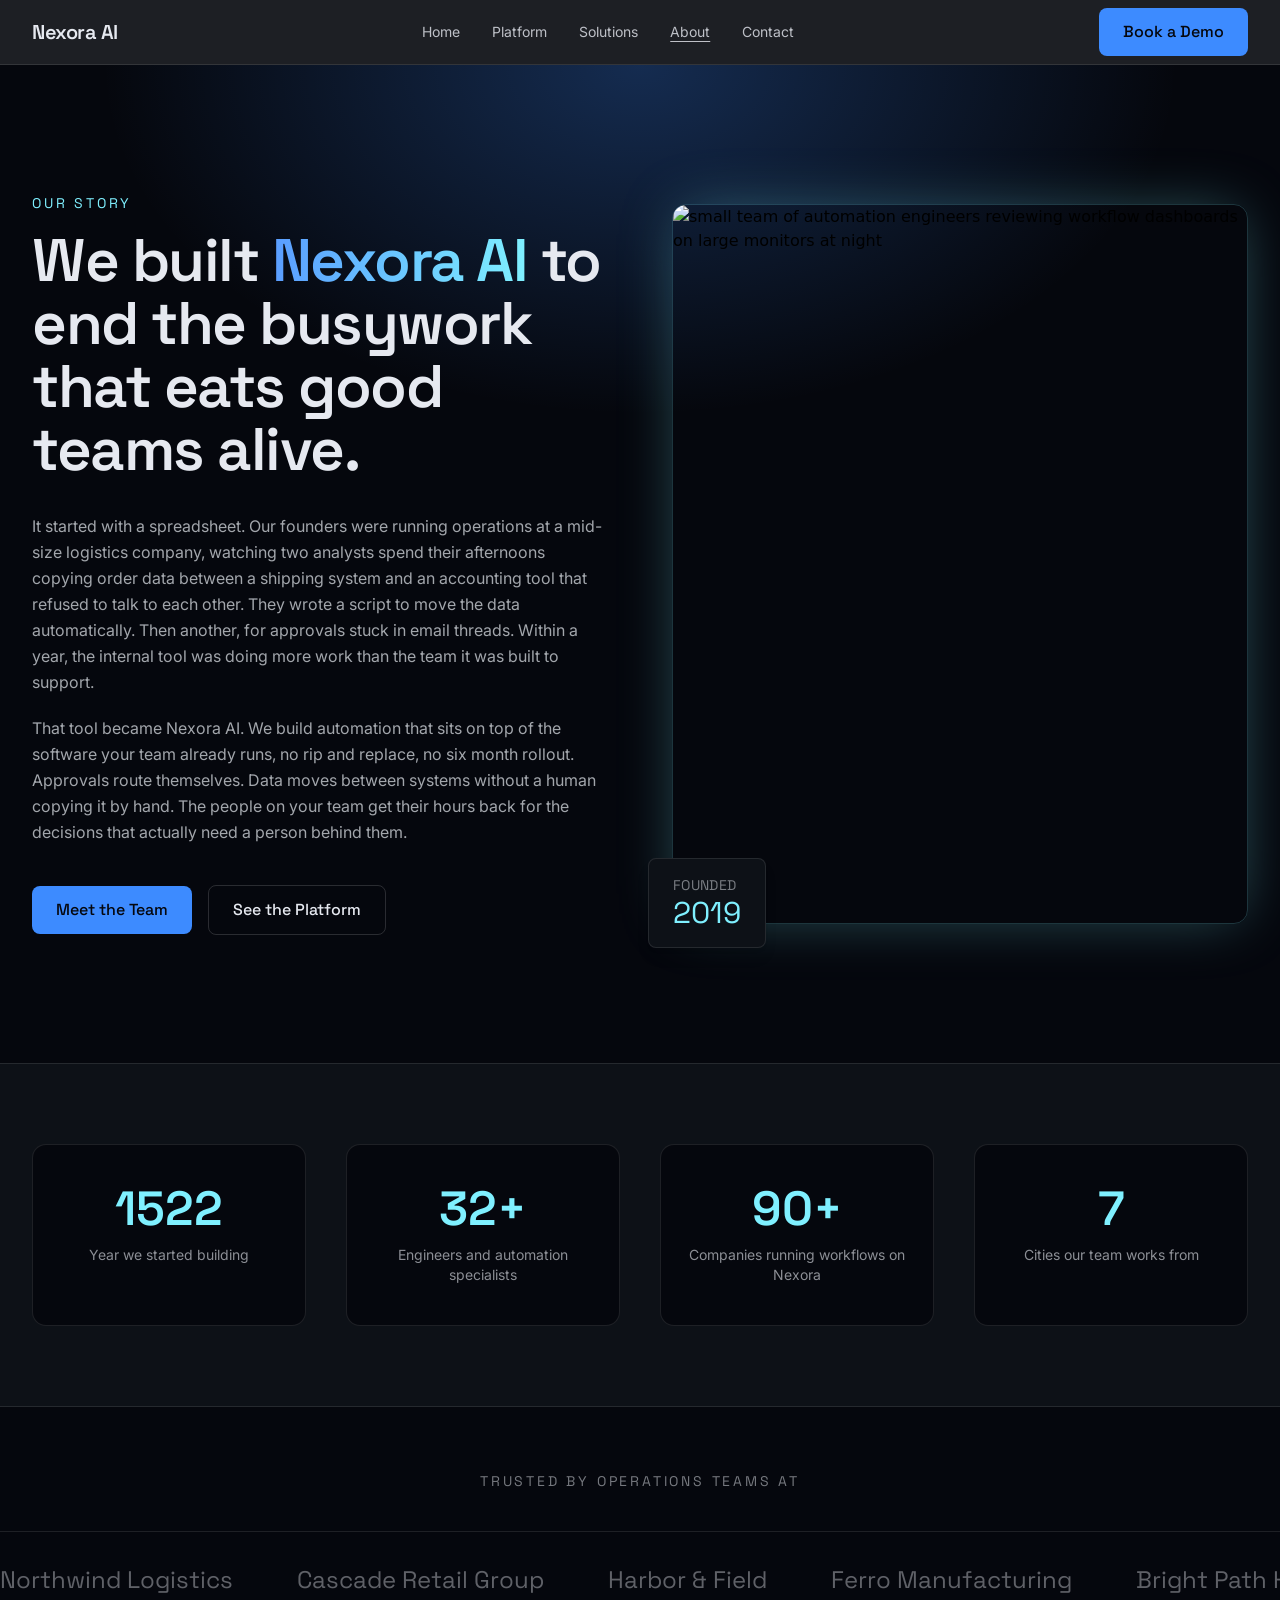
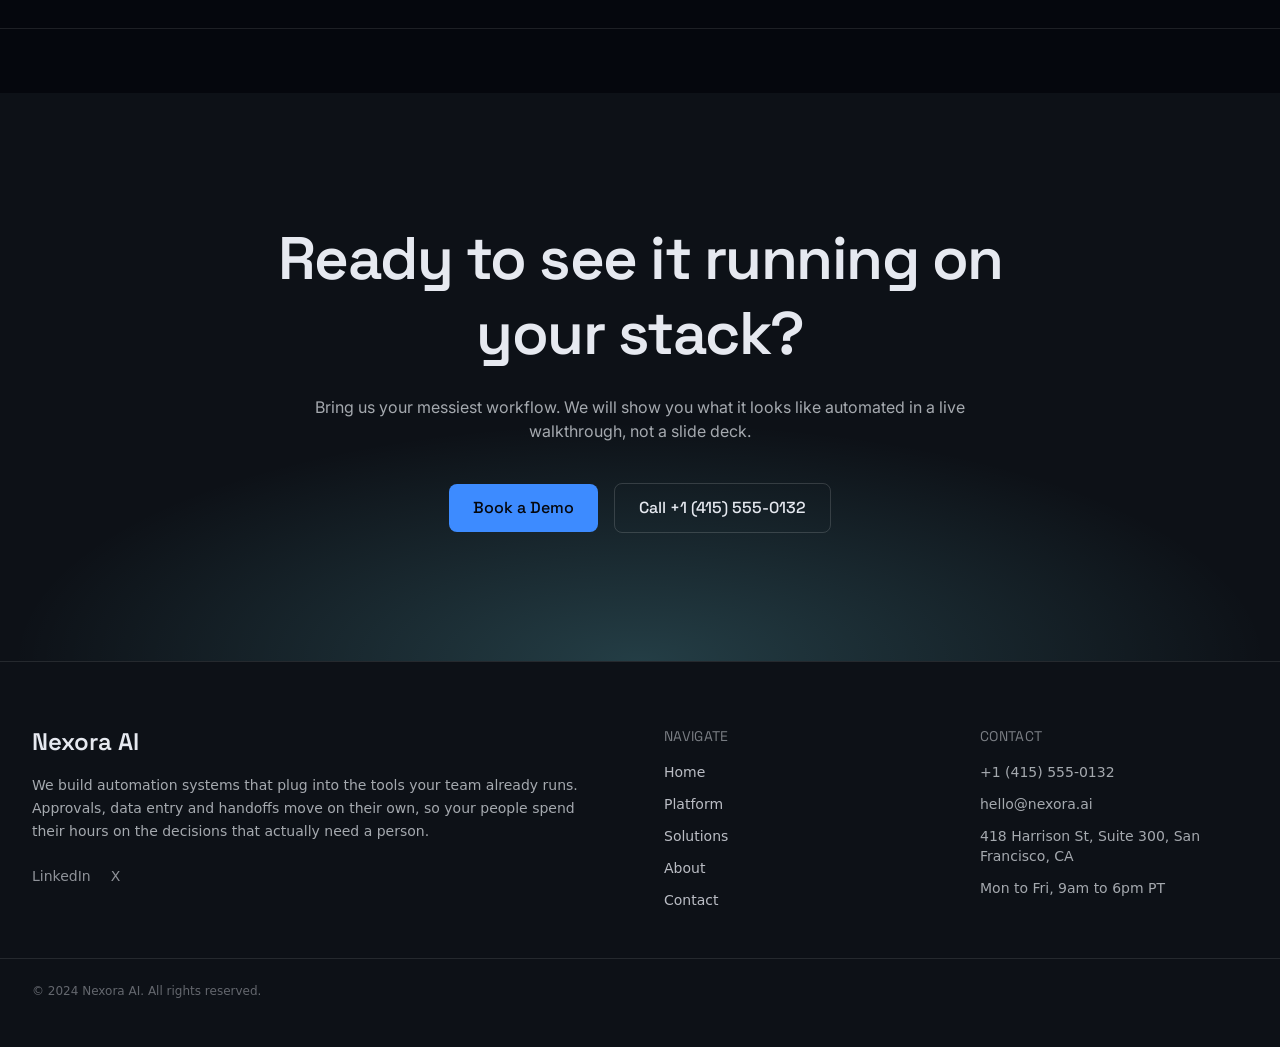
==== about.html @ 33cddcb8 "Site-wide edit via the Tibly widget" ====
<!DOCTYPE html>
<html lang="en">
<head>
<meta charset="utf-8">
<meta name="viewport" content="width=device-width, initial-scale=1">
<title>About Nexora AI | The Team Automating Enterprise Workflows</title>
<meta name="description" content="Nexora AI was founded by automation engineers tired of manual busywork. Meet the team building the platform that runs approvals, data entry, and handoffs on their own.">
<link rel="canonical" href="https://nexora-ai-40a2.sites.tibly.ai/about">
<meta property="og:type" content="website">
<meta property="og:url" content="https://nexora-ai-40a2.sites.tibly.ai/about">
<meta property="og:site_name" content="Nexora AI">
<meta property="og:title" content="About Nexora AI | The Team Automating Enterprise Workflows">
<meta property="og:description" content="Nexora AI was founded by automation engineers tired of manual busywork. Meet the team building the platform that runs approvals, data entry, and handoffs on their own.">
<meta name="twitter:card" content="summary_large_image">
<link rel="icon" href="/favicon.svg" type="image/svg+xml">
<link rel="preconnect" href="https://fonts.googleapis.com">
<link rel="preconnect" href="https://fonts.gstatic.com" crossorigin>
<link href="https://fonts.googleapis.com/css2?family=Space+Grotesk:wght@400;500;600;700&family=Inter:wght@400;500;600&display=swap" rel="stylesheet">
<style>details[open] > *:not(summary){animation:tibly-acc .35s ease}@keyframes tibly-acc{from{opacity:0;transform:translateY(-4px)}}</style>
<style>@media (prefers-reduced-motion:no-preference){.tibly-fx{opacity:0;transform:translateY(24px);transition:opacity .7s ease,transform .7s ease}.tibly-fx.tibly-fx-in{opacity:1;transform:none}}</style>
<script>addEventListener('DOMContentLoaded',function(){if(!('IntersectionObserver' in window))return;var io=new IntersectionObserver(function(es){es.forEach(function(en){if(en.isIntersecting){en.target.classList.add('tibly-fx-in');io.unobserve(en.target)}})},{rootMargin:'0px 0px -8% 0px'});document.querySelectorAll('section[data-block] > *').forEach(function(el){if(el.getBoundingClientRect().top>innerHeight){el.classList.add('tibly-fx');io.observe(el)}})});</script>
<style>.tibly-ba{position:relative;overflow:hidden;--ba:50%;cursor:ew-resize;touch-action:pan-y;user-select:none;-webkit-user-select:none}.tibly-ba>img{display:block;width:100%;height:100%;object-fit:cover}.tibly-ba .tibly-ba-before{position:absolute;inset:0;clip-path:inset(0 calc(100% - var(--ba)) 0 0)}.tibly-ba .tibly-ba-before img{display:block;width:100%;height:100%;object-fit:cover}.tibly-ba::after{content:'';position:absolute;top:0;bottom:0;left:var(--ba);width:2px;margin-left:-1px;background:#fff;box-shadow:0 0 6px rgba(0,0,0,.55);pointer-events:none;z-index:1}.tibly-ba::before{content:'';position:absolute;top:50%;left:var(--ba);width:44px;height:44px;transform:translate(-50%,-50%);border-radius:9999px;background:rgba(0,0,0,.75) url("data:image/svg+xml,%3Csvg%20xmlns='http://www.w3.org/2000/svg'%20viewBox='0%200%2024%2024'%20fill='%23fff'%3E%3Cpath%20d='M9%206l-6%206%206%206zM15%206l6%206-6%206z'/%3E%3C/svg%3E") center/22px 22px no-repeat;border:2px solid #fff;box-shadow:0 2px 8px rgba(0,0,0,.4);pointer-events:none;z-index:1}.tibly-ba input[type=range]{position:absolute;inset:0;width:100%;height:100%;margin:0;opacity:0;pointer-events:none;-webkit-appearance:none;appearance:none;z-index:2}[data-lightbox]{cursor:zoom-in}.tibly-lb{position:fixed;inset:0;z-index:9999;background:rgba(0,0,0,.92);display:flex;align-items:center;justify-content:center;cursor:zoom-out;padding:24px}.tibly-lb img{max-width:100%;max-height:100%;object-fit:contain}</style>
<script>document.addEventListener('input',function(e){var t=e.target;if(!t||t.type!=='range')return;var c=t.closest&&t.closest('.tibly-ba');if(c)c.style.setProperty('--ba',t.value+'%')});document.addEventListener('pointerdown',function(e){var c=e.target.closest&&e.target.closest('.tibly-ba');if(!c||e.button>0)return;e.preventDefault();var inp=c.querySelector('input[type=range]');var set=function(x){var r=c.getBoundingClientRect();if(!r.width)return;var p=Math.max(0,Math.min(100,(x-r.left)*100/r.width));c.style.setProperty('--ba',p+'%');if(inp)inp.value=Math.round(p)};set(e.clientX);var mv=function(ev){set(ev.clientX)};var up=function(){document.removeEventListener('pointermove',mv);document.removeEventListener('pointerup',up);document.removeEventListener('pointercancel',up)};document.addEventListener('pointermove',mv);document.addEventListener('pointerup',up);document.addEventListener('pointercancel',up)});document.addEventListener('click',function(e){var im=e.target.closest&&e.target.closest('[data-lightbox]');if(!im||!(im.currentSrc||im.src))return;e.preventDefault();var o=document.createElement('div');o.className='tibly-lb';var big=document.createElement('img');big.src=im.currentSrc||im.src;big.alt=im.alt||'';o.appendChild(big);o.addEventListener('click',function(){o.remove()});document.addEventListener('keydown',function esc(ev){if(ev.key==='Escape'){o.remove();document.removeEventListener('keydown',esc)}});document.body.appendChild(o)});document.addEventListener('click',function(e){var x=e.target.closest&&e.target.closest('[data-announce-close]');if(!x)return;var b=x.closest('[data-announce]');if(b){b.style.display='none';try{sessionStorage.setItem('tibly-announce','1')}catch(_){}}});addEventListener('DOMContentLoaded',function(){try{if(sessionStorage.getItem('tibly-announce')==='1'){var b=document.querySelector('[data-announce]');if(b)b.style.display='none'}}catch(_){}if('IntersectionObserver' in window&&!matchMedia('(prefers-reduced-motion:reduce)').matches){var els=document.querySelectorAll('[data-count]');if(els.length){var io=new IntersectionObserver(function(es){es.forEach(function(en){if(!en.isIntersecting)return;io.unobserve(en.target);var el=en.target,s=el.textContent||'',m=s.match(/[\d,]*\d(?:\.\d+)?/);if(!m)return;var raw=m[0],num=parseFloat(raw.replace(/,/g,''));if(!isFinite(num))return;var pre=s.slice(0,m.index),post=s.slice(m.index+raw.length),grp=raw.indexOf(',')>=0,dec=(raw.split('.')[1]||'').length,t0=performance.now();requestAnimationFrame(function tick(now){var p=Math.min((now-t0)/1400,1);p=1-Math.pow(1-p,3);var v=(num*p).toFixed(dec);if(grp)v=Number(v).toLocaleString('en-US',{minimumFractionDigits:dec});el.textContent=pre+v+post;if(p<1)requestAnimationFrame(tick)})})},{rootMargin:'0px 0px -10% 0px'});els.forEach(function(el){io.observe(el)})}}var badge=document.querySelector('[data-tibly-open]');if(badge){var src=document.querySelector('[data-tibly-field="hours"]');var txt=(src&&src.textContent||'').toLowerCase();var days=['sun','mon','tue','wed','thu','fri','sat'];var toMin=function(h,mm,ap){h=+h;mm=+(mm||0);if(ap==='pm'&&h!==12)h+=12;if(ap==='am'&&h===12)h=0;return h*60+mm};var spans=[];var re=/(sun|mon|tue|wed|thu|fri|sat|daily|every ?day)[a-z]*\s*(?:[-\u2013\u2014]\s*(sun|mon|tue|wed|thu|fri|sat)[a-z]*)?\s*:?\s*(\d{1,2})(?::(\d{2}))?\s*(am|pm)?\s*[-\u2013\u2014]\s*(\d{1,2})(?::(\d{2}))?\s*(am|pm)?/g,mm;while((mm=re.exec(txt))){var d1=mm[1].slice(0,3),d2=mm[2],ap1=mm[5]||(mm[8]==='pm'&&+mm[3]<=+mm[6]?'am':mm[8]),o=toMin(mm[3],mm[4],ap1),c=toMin(mm[6],mm[7],mm[8]);var from=d1==='dai'||d1==='eve'?0:days.indexOf(d1),to=d2?days.indexOf(d2.slice(0,3)):(d1==='dai'||d1==='eve'?6:from);if(from<0)continue;for(var d=from;;d=(d+1)%7){spans.push([d,o,c]);if(d===to)break}}if(spans.length){var now=new Date(),cur=now.getDay(),min=now.getHours()*60+now.getMinutes();var open=spans.some(function(s){return s[0]===cur&&min>=s[1]&&min<s[2]});badge.textContent=open?(badge.getAttribute('data-open-text')||'Open now'):(badge.getAttribute('data-closed-text')||'Closed now');badge.setAttribute('data-state',open?'open':'closed');badge.hidden=false}}});</script>
<style>header a[aria-current="page"]:not(:has(img,svg)){text-decoration:underline;text-underline-offset:4px;text-decoration-thickness:1px}</style>
<style>@media (prefers-reduced-motion:no-preference){label[for="nav-open"] span{transition:transform .3s ease,opacity .2s ease}header:has(#nav-open:checked) label[for="nav-open"] span:first-child{transform:translateY(8px) rotate(45deg)}header:has(#nav-open:checked) label[for="nav-open"] span:nth-child(2){opacity:0}header:has(#nav-open:checked) label[for="nav-open"] span:last-child{transform:translateY(-8px) rotate(-45deg)}#nav-open:checked~[class*="peer-checked:"]{animation:tibly-nav-in .25s ease}#nav-open:checked~[class*="peer-checked:"] label[for="nav-open"]{display:inline-block;animation:tibly-x-in .35s ease}@keyframes tibly-nav-in{from{opacity:0;transform:translateY(10px)}}@keyframes tibly-x-in{from{opacity:0;transform:rotate(-90deg) scale(.6)}}}</style>
<link rel="stylesheet" href="/styles.css?v=eb412584">
</head>
<body>
<!-- block:header -->
<header class="sticky top-0 z-30 border-b border-white/10 bg-[#05070d]/90 backdrop-blur">
  <div class="mx-auto max-w-7xl px-4 sm:px-6 lg:px-8">
    
    <div class="flex h-16 items-center justify-between">
      <a href="/" class="font-display text-xl font-semibold tracking-tight text-ink">
        <span data-tibly-field="business-name">Nexora AI</span>
      </a>
      <nav class="hidden md:flex items-center gap-8 font-body text-sm text-ink/80">
        <a href="/" class="transition hover:text-accent-300">Home</a>
        <a href="/platform" class="transition hover:text-accent-300">Platform</a>
        <a href="/solutions" class="transition hover:text-accent-300">Solutions</a>
        <a href="/about" class="transition hover:text-accent-300" aria-current="page">About</a>
        <a href="/contact" class="transition hover:text-accent-300">Contact</a>
      </nav>
      <div class="hidden md:flex items-center">
        <a href="/contact" class="btn">Book a Demo</a>
      </div>
      <label for="nav-open" class="md:hidden cursor-pointer text-ink z-50" aria-label="Menu">
        <span class="relative flex h-6 w-6 flex-col items-center justify-center">
          <input type="checkbox" id="nav-open" class="peer sr-only"><span class="absolute block h-0.5 w-6 bg-ink transition duration-300 ease-in-out peer-checked:rotate-45" style="top:0.05rem"></span>
          <span class="absolute block h-0.5 w-6 bg-ink transition duration-300 ease-in-out peer-checked:opacity-0" style="top:0.65rem"></span>
          <span class="absolute block h-0.5 w-6 bg-ink transition duration-300 ease-in-out peer-checked:-rotate-45" style="top:1.25rem"></span>
        </span>
      </label>
    </div>

    <div class="hidden peer-checked:flex md:hidden fixed inset-0 z-50 flex-col bg-[#05070d]">
      <div class="flex h-16 items-center justify-between border-b border-white/10 px-4 sm:px-6">
        <span class="font-display text-xl font-semibold text-ink"><span data-tibly-field="business-name">Nexora AI</span></span>
        <label for="nav-open" class="cursor-pointer text-ink" aria-label="Close">
          <span class="relative block h-6 w-6">
            <span class="absolute inset-0 top-1/2 block h-0.5 w-6 -translate-y-1/2 rotate-45 bg-ink"></span>
            <span class="absolute inset-0 top-1/2 block h-0.5 w-6 -translate-y-1/2 -rotate-45 bg-ink"></span>
          </span>
        </label>
      </div>
      <nav class="flex flex-col items-start gap-6 px-8 py-12 font-display text-3xl text-ink">
        <a href="/" class="transition hover:text-accent-300">Home</a>
        <a href="/platform" class="transition hover:text-accent-300">Platform</a>
        <a href="/solutions" class="transition hover:text-accent-300">Solutions</a>
        <a href="/about" class="transition hover:text-accent-300" aria-current="page">About</a>
        <a href="/contact" class="transition hover:text-accent-300">Contact</a>
      </nav>
      <div class="mt-auto px-8 pb-12">
        <a href="/contact" class="btn w-full">Book a Demo</a>
      </div>
    </div>
  </div>
</header>
<!-- /block:header -->
<!-- block:split-hero -->
<section class="relative overflow-hidden bg-[#05070d] py-24 md:py-32" data-block="split-hero">
  <div class="absolute inset-0 bg-[radial-gradient(ellipse_60%_50%_at_50%_0%,rgba(61,139,255,0.28),transparent_70%)] animate-pulse-soft"></div>
  <div class="relative mx-auto grid max-w-7xl grid-cols-1 items-center gap-16 px-4 sm:px-6 md:grid-cols-2 lg:px-8">
    <div>
      <p class="font-display text-sm uppercase tracking-[0.2em] text-accent-300">Our story</p>
      <h1 class="mt-4 font-display text-4xl font-semibold leading-[1.05] tracking-tight text-ink md:text-6xl">
        We built <span data-tibly-field="business-name" class="bg-gradient-to-r from-brand-400 to-accent-300 bg-clip-text text-transparent">Nexora AI</span> to end the busywork that eats good teams alive.
      </h1>
      <div class="mt-8 max-w-prose space-y-5 font-body leading-relaxed text-ink/70">
        <p>It started with a spreadsheet. Our founders were running operations at a mid-size logistics company, watching two analysts spend their afternoons copying order data between a shipping system and an accounting tool that refused to talk to each other. They wrote a script to move the data automatically. Then another, for approvals stuck in email threads. Within a year, the internal tool was doing more work than the team it was built to support.</p>
        <p>That tool became <span data-tibly-field="business-name">Nexora AI</span>. We build automation that sits on top of the software your team already runs, no rip and replace, no six month rollout. Approvals route themselves. Data moves between systems without a human copying it by hand. The people on your team get their hours back for the decisions that actually need a person behind them.</p>
      </div>
      <div class="mt-10 flex flex-wrap items-center gap-4">
        <a href="/contact" class="btn">Meet the Team</a>
        <a href="/platform" class="btn-secondary">See the Platform</a>
      </div>
    </div>
    <div class="relative">
      <div class="aspect-[4/5] w-full overflow-hidden rounded-lg border border-accent-300/20 shadow-[0_0_60px_-10px_rgba(127,240,255,0.35)]">
        <img loading="lazy" src="https://images.pexels.com/photos/256219/pexels-photo-256219.jpeg?auto=compress&cs=tinysrgb&h=650&w=940" alt="small team of automation engineers reviewing workflow dashboards on large monitors at night" class="h-full w-full object-cover">
      </div>
      <div class="absolute -bottom-6 -left-6 hidden rounded-md border border-white/10 bg-surface px-6 py-4 shadow-lg md:block">
        <p class="font-display text-sm uppercase tracking-wide text-ink/50">Founded</p>
        <p class="font-display text-3xl text-accent-300">2019</p>
      </div>
    </div>
  </div>
</section>
<!-- /block:split-hero -->
<!-- block:metric-band -->
<section class="border-y border-white/10 bg-surface py-20" data-block="metric-band">
  <div class="mx-auto max-w-7xl px-4 sm:px-6 lg:px-8">
    <div class="grid grid-cols-2 gap-10 text-center md:grid-cols-4">
      <div class="rounded-lg border border-white/10 bg-[#05070d] px-4 py-10 transition duration-300 hover:border-accent-300/40">
        <p class="font-display text-4xl font-semibold text-accent-300 md:text-5xl"><span data-count>2019</span></p>
        <p class="mt-3 font-body text-sm text-ink/60">Year we started building</p>
      </div>
      <div class="rounded-lg border border-white/10 bg-[#05070d] px-4 py-10 transition duration-300 hover:border-accent-300/40">
        <p class="font-display text-4xl font-semibold text-accent-300 md:text-5xl"><span data-count>42</span>+</p>
        <p class="mt-3 font-body text-sm text-ink/60">Engineers and automation specialists</p>
      </div>
      <div class="rounded-lg border border-white/10 bg-[#05070d] px-4 py-10 transition duration-300 hover:border-accent-300/40">
        <p class="font-display text-4xl font-semibold text-accent-300 md:text-5xl"><span data-count>120</span>+</p>
        <p class="mt-3 font-body text-sm text-ink/60">Companies running workflows on Nexora</p>
      </div>
      <div class="rounded-lg border border-white/10 bg-[#05070d] px-4 py-10 transition duration-300 hover:border-accent-300/40">
        <p class="font-display text-4xl font-semibold text-accent-300 md:text-5xl"><span data-count>9</span></p>
        <p class="mt-3 font-body text-sm text-ink/60">Cities our team works from</p>
      </div>
    </div>
  </div>
</section>
<!-- /block:metric-band -->
<!-- block:trust-bar -->
<section class="bg-[#05070d] py-16" data-block="trust-bar">
  <div class="mx-auto max-w-7xl px-4 sm:px-6 lg:px-8">
    <p class="text-center font-display text-sm uppercase tracking-[0.2em] text-ink/50">Trusted by operations teams at</p>
  </div>
  <div class="relative mt-10 overflow-hidden border-y border-white/10 py-8">
    <div class="flex w-max animate-marquee gap-16">
      <div class="flex shrink-0 items-center gap-16">
        <span class="font-display text-2xl text-ink/40 transition hover:text-accent-300">Northwind Logistics</span>
        <span class="font-display text-2xl text-ink/40 transition hover:text-accent-300">Cascade Retail Group</span>
        <span class="font-display text-2xl text-ink/40 transition hover:text-accent-300">Harbor & Field</span>
        <span class="font-display text-2xl text-ink/40 transition hover:text-accent-300">Ferro Manufacturing</span>
        <span class="font-display text-2xl text-ink/40 transition hover:text-accent-300">Bright Path Health</span>
        <span class="font-display text-2xl text-ink/40 transition hover:text-accent-300">Anchorpoint Insurance</span>
      </div>
      <div class="flex shrink-0 items-center gap-16" aria-hidden="true">
        <span class="font-display text-2xl text-ink/40 transition hover:text-accent-300">Northwind Logistics</span>
        <span class="font-display text-2xl text-ink/40 transition hover:text-accent-300">Cascade Retail Group</span>
        <span class="font-display text-2xl text-ink/40 transition hover:text-accent-300">Harbor & Field</span>
        <span class="font-display text-2xl text-ink/40 transition hover:text-accent-300">Ferro Manufacturing</span>
        <span class="font-display text-2xl text-ink/40 transition hover:text-accent-300">Bright Path Health</span>
        <span class="font-display text-2xl text-ink/40 transition hover:text-accent-300">Anchorpoint Insurance</span>
      </div>
    </div>
  </div>
</section>
<!-- /block:trust-bar -->
<!-- block:cta-banner -->
<section class="relative overflow-hidden bg-surface py-24 md:py-32" data-block="cta-banner">
  <div class="absolute inset-0 bg-[radial-gradient(ellipse_70%_60%_at_50%_100%,rgba(127,240,255,0.2),transparent_70%)]"></div>
  <div class="relative mx-auto max-w-4xl px-4 text-center sm:px-6 lg:px-8">
    <h2 class="font-display text-4xl font-semibold leading-tight tracking-tight text-ink md:text-6xl">Ready to see it running on your stack?</h2>
    <p class="mx-auto mt-6 max-w-prose font-body text-ink/70">Bring us your messiest workflow. We will show you what it looks like automated in a live walkthrough, not a slide deck.</p>
    <div class="mt-10 flex flex-col items-center justify-center gap-4 sm:flex-row">
      <a href="/contact" class="btn">Book a Demo</a>
      <a href="tel:+14155550132" data-tibly-field="phone" class="btn-secondary">Call +1 (415) 555-0132</a>
    </div>
  </div>
</section>
<!-- /block:cta-banner -->
<!-- block:footer -->
<footer class="relative border-t border-white/10 bg-surface pb-24 pt-16 text-ink md:pb-12">
  <div class="mx-auto grid max-w-7xl grid-cols-1 gap-12 px-4 sm:px-6 md:grid-cols-4 lg:px-8">
    <div class="md:col-span-2">
      <p class="font-display text-2xl font-semibold text-ink"><span data-tibly-field="business-name">Nexora AI</span></p>
      <p class="mt-4 max-w-prose text-sm leading-relaxed text-ink/70">We build automation systems that plug into the tools your team already runs. Approvals, data entry and handoffs move on their own, so your people spend their hours on the decisions that actually need a person.</p>
      <div data-tibly-field="links" class="mt-6 flex flex-wrap gap-5">
        <a href="https://linkedin.com" class="text-sm text-ink/60 transition hover:text-accent-300">LinkedIn</a>
        <a href="https://twitter.com" class="text-sm text-ink/60 transition hover:text-accent-300">X</a>
      </div>
    </div>
    <div>
      <p class="font-display text-sm uppercase tracking-wide text-ink/50">Navigate</p>
      <nav class="mt-4 flex flex-col gap-3 text-sm text-ink/80">
        <a href="/" class="transition hover:text-accent-300">Home</a>
        <a href="/platform" class="transition hover:text-accent-300">Platform</a>
        <a href="/solutions" class="transition hover:text-accent-300">Solutions</a>
        <a href="/about" class="transition hover:text-accent-300">About</a>
        <a href="/contact" class="transition hover:text-accent-300">Contact</a>
      </nav>
    </div>
    <div>
      <p class="font-display text-sm uppercase tracking-wide text-ink/50">Contact</p>
      <ul class="mt-4 space-y-3 text-sm text-ink/70">
        <li><a href="tel:+14155550132" data-tibly-field="phone" class="transition hover:text-accent-300">+1 (415) 555-0132</a></li>
        <li><a href="mailto:hello@nexora.ai" data-tibly-field="email" class="transition hover:text-accent-300">hello@nexora.ai</a></li>
        <li><span data-tibly-field="address">418 Harrison St, Suite 300, San Francisco, CA</span></li>
        <li><span data-tibly-field="hours">Mon to Fri, 9am to 6pm PT</span></li>
      </ul>
    </div>
  </div>
  <div class="mx-auto mt-12 max-w-7xl border-t border-white/10 px-4 pt-6 text-xs text-ink/40 sm:px-6 lg:px-8">
    <p>&copy; 2024 <span data-tibly-field="business-name">Nexora AI</span>. All rights reserved.</p>
  </div>

  <div class="fixed inset-x-0 bottom-0 z-40 border-t border-white/10 bg-[#05070d] md:hidden">
    <a href="tel:+14155550132" data-tibly-field="phone" class="flex w-full items-center justify-center bg-brand-500 py-4 font-display font-medium text-[#05070d] transition hover:bg-accent-300">Call Nexora AI</a>
  </div>
</footer>
<!-- /block:footer -->
  <script async src="https://api.tibly.ai/widget/v1.js"></script>
</body>
</html>
---- styles.css ----
/*! tailwindcss v4.3.2 | MIT License | https://tailwindcss.com */
@layer properties{@supports (((-webkit-hyphens:none)) and (not (margin-trim:inline))) or ((-moz-orient:inline) and (not (color:rgb(from red r g b)))){*,:before,:after,::backdrop{--tw-translate-x:0;--tw-translate-y:0;--tw-translate-z:0;--tw-space-y-reverse:0;--tw-border-style:solid;--tw-gradient-position:initial;--tw-gradient-from:#0000;--tw-gradient-via:#0000;--tw-gradient-to:#0000;--tw-gradient-stops:initial;--tw-gradient-via-stops:initial;--tw-gradient-from-position:0%;--tw-gradient-via-position:50%;--tw-gradient-to-position:100%;--tw-leading:initial;--tw-font-weight:initial;--tw-tracking:initial;--tw-shadow:0 0 #0000;--tw-shadow-color:initial;--tw-shadow-alpha:100%;--tw-inset-shadow:0 0 #0000;--tw-inset-shadow-color:initial;--tw-inset-shadow-alpha:100%;--tw-ring-color:initial;--tw-ring-shadow:0 0 #0000;--tw-inset-ring-color:initial;--tw-inset-ring-shadow:0 0 #0000;--tw-ring-inset:initial;--tw-ring-offset-width:0px;--tw-ring-offset-color:#fff;--tw-ring-offset-shadow:0 0 #0000;--tw-blur:initial;--tw-brightness:initial;--tw-contrast:initial;--tw-grayscale:initial;--tw-hue-rotate:initial;--tw-invert:initial;--tw-opacity:initial;--tw-saturate:initial;--tw-sepia:initial;--tw-drop-shadow:initial;--tw-drop-shadow-color:initial;--tw-drop-shadow-alpha:100%;--tw-drop-shadow-size:initial;--tw-backdrop-blur:initial;--tw-backdrop-brightness:initial;--tw-backdrop-contrast:initial;--tw-backdrop-grayscale:initial;--tw-backdrop-hue-rotate:initial;--tw-backdrop-invert:initial;--tw-backdrop-opacity:initial;--tw-backdrop-saturate:initial;--tw-backdrop-sepia:initial;--tw-duration:initial}}}@layer theme{:root,:host{--font-sans:ui-sans-serif, system-ui, sans-serif, "Apple Color Emoji", "Segoe UI Emoji", "Segoe UI Symbol", "Noto Color Emoji";--font-mono:ui-monospace, SFMono-Regular, Menlo, Monaco, Consolas, "Liberation Mono", "Courier New", monospace;--color-white:#fff;--spacing:.25rem;--container-xl:36rem;--container-2xl:42rem;--container-3xl:48rem;--container-4xl:56rem;--container-7xl:80rem;--text-xs:.75rem;--text-xs--line-height:calc(1 / .75);--text-sm:.875rem;--text-sm--line-height:calc(1.25 / .875);--text-base:1rem;--text-base--line-height:calc(1.5 / 1);--text-lg:1.125rem;--text-lg--line-height:calc(1.75 / 1.125);--text-xl:1.25rem;--text-xl--line-height:calc(1.75 / 1.25);--text-2xl:1.5rem;--text-2xl--line-height:calc(2 / 1.5);--text-3xl:1.875rem;--text-3xl--line-height:calc(2.25 / 1.875);--text-4xl:2.25rem;--text-4xl--line-height:calc(2.5 / 2.25);--text-5xl:3rem;--text-5xl--line-height:1;--text-6xl:3.75rem;--text-6xl--line-height:1;--text-7xl:4.5rem;--text-7xl--line-height:1;--font-weight-medium:500;--font-weight-semibold:600;--tracking-tight:-.025em;--tracking-wide:.025em;--tracking-widest:.1em;--leading-tight:1.25;--leading-relaxed:1.625;--radius-sm:4px;--radius-md:8px;--radius-lg:14px;--blur-3xl:64px;--aspect-video:16 / 9;--default-transition-duration:.15s;--default-transition-timing-function:cubic-bezier(.4, 0, .2, 1);--default-font-family:var(--font-sans);--default-mono-font-family:var(--font-mono);--color-brand-50:#eaf2ff;--color-brand-100:#d1e4ff;--color-brand-200:#a8cbff;--color-brand-300:#7bb0ff;--color-brand-400:#5a9dff;--color-brand-500:#3d8bff;--color-brand-600:#2f6fe0;--color-brand-700:#2456b3;--color-brand-800:#1b4086;--color-brand-900:#142d5e;--color-accent-50:#eafdff;--color-accent-100:#ccfaff;--color-accent-200:#99f4ff;--color-accent-300:#7ff0ff;--color-accent-400:#4fe2f7;--color-accent-500:#2bc9e0;--color-accent-600:#1ea3b8;--color-accent-700:#187e8e;--color-accent-800:#135f6b;--color-accent-900:#0d454e;--color-surface:#0d1117;--color-ink:#e6e9f0;--font-display:"Space Grotesk", sans-serif;--font-body:"Inter", sans-serif;--animate-kenburns:kenburns 18s ease-in-out infinite alternate;--animate-marquee:marquee 30s linear infinite;--animate-float:float 6s ease-in-out infinite;--animate-pulse-soft:pulse-soft 4s ease-in-out infinite;--animate-spin-slow:spin-slow 24s linear infinite}}@layer base{*,:after,:before,::backdrop{box-sizing:border-box;border:0 solid;margin:0;padding:0}::file-selector-button{box-sizing:border-box;border:0 solid;margin:0;padding:0}html,:host{-webkit-text-size-adjust:100%;tab-size:4;line-height:1.5;font-family:var(--default-font-family,ui-sans-serif, system-ui, sans-serif, "Apple Color Emoji", "Segoe UI Emoji", "Segoe UI Symbol", "Noto Color Emoji");font-feature-settings:var(--default-font-feature-settings,normal);font-variation-settings:var(--default-font-variation-settings,normal);-webkit-tap-highlight-color:transparent}hr{height:0;color:inherit;border-top-width:1px}abbr:where([title]){-webkit-text-decoration:underline dotted;text-decoration:underline dotted}h1,h2,h3,h4,h5,h6{font-size:inherit;font-weight:inherit}a{color:inherit;-webkit-text-decoration:inherit;-webkit-text-decoration:inherit;-webkit-text-decoration:inherit;text-decoration:inherit}b,strong{font-weight:bolder}code,kbd,samp,pre{font-family:var(--default-mono-font-family,ui-monospace, SFMono-Regular, Menlo, Monaco, Consolas, "Liberation Mono", "Courier New", monospace);font-feature-settings:var(--default-mono-font-feature-settings,normal);font-variation-settings:var(--default-mono-font-variation-settings,normal);font-size:1em}small{font-size:80%}sub,sup{vertical-align:baseline;font-size:75%;line-height:0;position:relative}sub{bottom:-.25em}sup{top:-.5em}table{text-indent:0;border-color:inherit;border-collapse:collapse}:-moz-focusring{outline:auto}progress{vertical-align:baseline}summary{display:list-item}ol,ul,menu{list-style:none}img,svg,video,canvas,audio,iframe,embed,object{vertical-align:middle;display:block}img,video{max-width:100%;height:auto}button,input,select,optgroup,textarea{font:inherit;font-feature-settings:inherit;font-variation-settings:inherit;letter-spacing:inherit;color:inherit;opacity:1;background-color:#0000;border-radius:0}::file-selector-button{font:inherit;font-feature-settings:inherit;font-variation-settings:inherit;letter-spacing:inherit;color:inherit;opacity:1;background-color:#0000;border-radius:0}:where(select:is([multiple],[size])) optgroup{font-weight:bolder}:where(select:is([multiple],[size])) optgroup option{padding-inline-start:20px}::file-selector-button{margin-inline-end:4px}::placeholder{opacity:1}@supports (not ((-webkit-appearance:-apple-pay-button))) or (contain-intrinsic-size:1px){::placeholder{color:currentColor}@supports (color:color-mix(in lab, red, red)){::placeholder{color:color-mix(in oklab, currentcolor 50%, transparent)}}}textarea{resize:vertical}::-webkit-search-decoration{-webkit-appearance:none}::-webkit-date-and-time-value{min-height:1lh;text-align:inherit}::-webkit-datetime-edit{display:inline-flex}::-webkit-datetime-edit-fields-wrapper{padding:0}::-webkit-datetime-edit{padding-block:0}::-webkit-datetime-edit-year-field{padding-block:0}::-webkit-datetime-edit-month-field{padding-block:0}::-webkit-datetime-edit-day-field{padding-block:0}::-webkit-datetime-edit-hour-field{padding-block:0}::-webkit-datetime-edit-minute-field{padding-block:0}::-webkit-datetime-edit-second-field{padding-block:0}::-webkit-datetime-edit-millisecond-field{padding-block:0}::-webkit-datetime-edit-meridiem-field{padding-block:0}::-webkit-calendar-picker-indicator{line-height:1}:-moz-ui-invalid{box-shadow:none}button,input:where([type=button],[type=reset],[type=submit]){appearance:button}::file-selector-button{appearance:button}::-webkit-inner-spin-button{height:auto}::-webkit-outer-spin-button{height:auto}[hidden]:where(:not([hidden=until-found])){display:none!important}}@layer components{.btn{border-radius:var(--radius-md);background-color:var(--color-brand-500);padding-inline:calc(var(--spacing) * 6);padding-block:calc(var(--spacing) * 3);font-family:var(--font-display);--tw-font-weight:var(--font-weight-medium);font-weight:var(--font-weight-medium);color:#05070d;transition-property:color,background-color,border-color,outline-color,text-decoration-color,fill,stroke,--tw-gradient-from,--tw-gradient-via,--tw-gradient-to,opacity,box-shadow,transform,translate,scale,rotate,filter,-webkit-backdrop-filter,backdrop-filter,display,content-visibility,overlay,pointer-events;transition-timing-function:var(--tw-ease,var(--default-transition-timing-function));transition-duration:var(--tw-duration,var(--default-transition-duration));--tw-duration:.3s;justify-content:center;align-items:center;transition-duration:.3s;display:inline-flex}@media (hover:hover){.btn:hover{--tw-translate-y:calc(var(--spacing) * -.5);translate:var(--tw-translate-x) var(--tw-translate-y);background-color:var(--color-accent-300)}}.btn:focus{--tw-ring-shadow:var(--tw-ring-inset,) 0 0 0 calc(2px + var(--tw-ring-offset-width)) var(--tw-ring-color,currentcolor);box-shadow:var(--tw-inset-shadow), var(--tw-inset-ring-shadow), var(--tw-ring-offset-shadow), var(--tw-ring-shadow), var(--tw-shadow);--tw-ring-color:var(--color-accent-300);--tw-ring-offset-width:2px;--tw-ring-offset-shadow:var(--tw-ring-inset,) 0 0 0 var(--tw-ring-offset-width) var(--tw-ring-offset-color);--tw-ring-offset-color:#05070d;--tw-outline-style:none;outline-style:none}.btn-secondary{border-radius:var(--radius-md);border-style:var(--tw-border-style);border-width:1px;border-color:#ffffff26;justify-content:center;align-items:center;display:inline-flex}@supports (color:color-mix(in lab, red, red)){.btn-secondary{border-color:color-mix(in oklab, var(--color-white) 15%, transparent)}}.btn-secondary{padding-inline:calc(var(--spacing) * 6);padding-block:calc(var(--spacing) * 3);font-family:var(--font-display);--tw-font-weight:var(--font-weight-medium);font-weight:var(--font-weight-medium);color:var(--color-ink);transition-property:color,background-color,border-color,outline-color,text-decoration-color,fill,stroke,--tw-gradient-from,--tw-gradient-via,--tw-gradient-to,opacity,box-shadow,transform,translate,scale,rotate,filter,-webkit-backdrop-filter,backdrop-filter,display,content-visibility,overlay,pointer-events;transition-timing-function:var(--tw-ease,var(--default-transition-timing-function));transition-duration:var(--tw-duration,var(--default-transition-duration));--tw-duration:.3s;transition-duration:.3s}@media (hover:hover){.btn-secondary:hover{border-color:var(--color-accent-300);color:var(--color-accent-300)}}.card{border-radius:var(--radius-lg);border-style:var(--tw-border-style);border-width:1px;border-color:#ffffff1a}@supports (color:color-mix(in lab, red, red)){.card{border-color:color-mix(in oklab, var(--color-white) 10%, transparent)}}.card{background-color:var(--color-surface);padding:calc(var(--spacing) * 6);transition-property:color,background-color,border-color,outline-color,text-decoration-color,fill,stroke,--tw-gradient-from,--tw-gradient-via,--tw-gradient-to,opacity,box-shadow,transform,translate,scale,rotate,filter,-webkit-backdrop-filter,backdrop-filter,display,content-visibility,overlay,pointer-events;transition-timing-function:var(--tw-ease,var(--default-transition-timing-function));transition-duration:var(--tw-duration,var(--default-transition-duration));--tw-duration:.3s;transition-duration:.3s}@media (hover:hover){.card:hover{border-color:#7ff0ff66}@supports (color:color-mix(in lab, red, red)){.card:hover{border-color:color-mix(in oklab, var(--color-accent-300) 40%, transparent)}}}}@layer utilities{.pointer-events-none{pointer-events:none}.sr-only{clip-path:inset(50%);white-space:nowrap;border-width:0;width:1px;height:1px;margin:-1px;padding:0;position:absolute;overflow:hidden}.absolute{position:absolute}.fixed{position:fixed}.relative{position:relative}.sticky{position:sticky}.inset-0{inset:0}.inset-x-0{inset-inline:0}.-top-40{top:calc(var(--spacing) * -40)}.top-0{top:0}.top-1\/2{top:50%}.top-1\/3{top:33.3333%}.right-0{right:0}.-bottom-6{bottom:calc(var(--spacing) * -6)}.-bottom-32{bottom:calc(var(--spacing) * -32)}.bottom-0{bottom:0}.-left-6{left:calc(var(--spacing) * -6)}.-left-24{left:calc(var(--spacing) * -24)}.left-0{left:0}.left-1\/2{left:50%}.z-10{z-index:10}.z-30{z-index:30}.z-40{z-index:40}.z-50{z-index:50}.mx-auto{margin-inline:auto}.mt-1{margin-top:var(--spacing)}.mt-2{margin-top:calc(var(--spacing) * 2)}.mt-3{margin-top:calc(var(--spacing) * 3)}.mt-4{margin-top:calc(var(--spacing) * 4)}.mt-5{margin-top:calc(var(--spacing) * 5)}.mt-6{margin-top:calc(var(--spacing) * 6)}.mt-8{margin-top:calc(var(--spacing) * 8)}.mt-10{margin-top:calc(var(--spacing) * 10)}.mt-12{margin-top:calc(var(--spacing) * 12)}.mt-14{margin-top:calc(var(--spacing) * 14)}.mt-16{margin-top:calc(var(--spacing) * 16)}.mt-auto{margin-top:auto}.mb-4{margin-bottom:calc(var(--spacing) * 4)}.block{display:block}.flex{display:flex}.grid{display:grid}.hidden{display:none}.aspect-\[4\/3\]{aspect-ratio:4/3}.aspect-\[4\/5\]{aspect-ratio:4/5}.aspect-video{aspect-ratio:var(--aspect-video)}.h-0\.5{height:calc(var(--spacing) * .5)}.h-1\.5{height:calc(var(--spacing) * 1.5)}.h-2{height:calc(var(--spacing) * 2)}.h-6{height:calc(var(--spacing) * 6)}.h-10{height:calc(var(--spacing) * 10)}.h-16{height:calc(var(--spacing) * 16)}.h-64{height:calc(var(--spacing) * 64)}.h-72{height:calc(var(--spacing) * 72)}.h-\[32rem\]{height:32rem}.h-\[500px\]{height:500px}.h-\[600px\]{height:600px}.h-full{height:100%}.w-1\.5{width:calc(var(--spacing) * 1.5)}.w-2{width:calc(var(--spacing) * 2)}.w-6{width:calc(var(--spacing) * 6)}.w-10{width:calc(var(--spacing) * 10)}.w-64{width:calc(var(--spacing) * 64)}.w-72{width:calc(var(--spacing) * 72)}.w-\[32rem\]{width:32rem}.w-\[500px\]{width:500px}.w-\[600px\]{width:600px}.w-full{width:100%}.w-max{width:max-content}.max-w-2xl{max-width:var(--container-2xl)}.max-w-3xl{max-width:var(--container-3xl)}.max-w-4xl{max-width:var(--container-4xl)}.max-w-7xl{max-width:var(--container-7xl)}.max-w-prose{max-width:65ch}.max-w-xl{max-width:var(--container-xl)}.shrink-0{flex-shrink:0}.-translate-x-1\/2{--tw-translate-x:calc(calc(1 / 2 * 100%) * -1);translate:var(--tw-translate-x) var(--tw-translate-y)}.-translate-y-1\/2{--tw-translate-y:calc(calc(1 / 2 * 100%) * -1);translate:var(--tw-translate-x) var(--tw-translate-y)}.-translate-y-1\/3{--tw-translate-y:calc(calc(1 / 3 * 100%) * -1);translate:var(--tw-translate-x) var(--tw-translate-y)}.-rotate-45{rotate:-45deg}.rotate-45{rotate:45deg}.animate-float{animation:var(--animate-float)}.animate-marquee{animation:var(--animate-marquee)}.animate-pulse-soft{animation:var(--animate-pulse-soft)}.cursor-pointer{cursor:pointer}.grid-cols-1{grid-template-columns:repeat(1,minmax(0,1fr))}.grid-cols-2{grid-template-columns:repeat(2,minmax(0,1fr))}.flex-col{flex-direction:column}.flex-wrap{flex-wrap:wrap}.items-center{align-items:center}.items-start{align-items:flex-start}.justify-between{justify-content:space-between}.justify-center{justify-content:center}.gap-1{gap:var(--spacing)}.gap-1\.5{gap:calc(var(--spacing) * 1.5)}.gap-2{gap:calc(var(--spacing) * 2)}.gap-3{gap:calc(var(--spacing) * 3)}.gap-4{gap:calc(var(--spacing) * 4)}.gap-5{gap:calc(var(--spacing) * 5)}.gap-6{gap:calc(var(--spacing) * 6)}.gap-8{gap:calc(var(--spacing) * 8)}.gap-10{gap:calc(var(--spacing) * 10)}.gap-12{gap:calc(var(--spacing) * 12)}.gap-14{gap:calc(var(--spacing) * 14)}.gap-16{gap:calc(var(--spacing) * 16)}:where(.space-y-3>:not(:last-child)){--tw-space-y-reverse:0;margin-block-start:calc(calc(var(--spacing) * 3) * var(--tw-space-y-reverse));margin-block-end:calc(calc(var(--spacing) * 3) * calc(1 - var(--tw-space-y-reverse)))}:where(.space-y-4>:not(:last-child)){--tw-space-y-reverse:0;margin-block-start:calc(calc(var(--spacing) * 4) * var(--tw-space-y-reverse));margin-block-end:calc(calc(var(--spacing) * 4) * calc(1 - var(--tw-space-y-reverse)))}:where(.space-y-5>:not(:last-child)){--tw-space-y-reverse:0;margin-block-start:calc(calc(var(--spacing) * 5) * var(--tw-space-y-reverse));margin-block-end:calc(calc(var(--spacing) * 5) * calc(1 - var(--tw-space-y-reverse)))}.overflow-hidden{overflow:hidden}.rounded-full{border-radius:3.40282e38px}.rounded-lg{border-radius:var(--radius-lg)}.rounded-md{border-radius:var(--radius-md)}.border{border-style:var(--tw-border-style);border-width:1px}.border-0{border-style:var(--tw-border-style);border-width:0}.border-y{border-block-style:var(--tw-border-style);border-block-width:1px}.border-t{border-top-style:var(--tw-border-style);border-top-width:1px}.border-b{border-bottom-style:var(--tw-border-style);border-bottom-width:1px}.border-accent-300\/15{border-color:#7ff0ff26}@supports (color:color-mix(in lab, red, red)){.border-accent-300\/15{border-color:color-mix(in oklab, var(--color-accent-300) 15%, transparent)}}.border-accent-300\/20{border-color:#7ff0ff33}@supports (color:color-mix(in lab, red, red)){.border-accent-300\/20{border-color:color-mix(in oklab, var(--color-accent-300) 20%, transparent)}}.border-accent-300\/25{border-color:#7ff0ff40}@supports (color:color-mix(in lab, red, red)){.border-accent-300\/25{border-color:color-mix(in oklab, var(--color-accent-300) 25%, transparent)}}.border-accent-300\/30{border-color:#7ff0ff4d}@supports (color:color-mix(in lab, red, red)){.border-accent-300\/30{border-color:color-mix(in oklab, var(--color-accent-300) 30%, transparent)}}.border-white\/10{border-color:#ffffff1a}@supports (color:color-mix(in lab, red, red)){.border-white\/10{border-color:color-mix(in oklab, var(--color-white) 10%, transparent)}}.border-white\/15{border-color:#ffffff26}@supports (color:color-mix(in lab, red, red)){.border-white\/15{border-color:color-mix(in oklab, var(--color-white) 15%, transparent)}}.bg-\[\#05070d\]{background-color:#05070d}.bg-\[\#05070d\]\/90{background-color:oklab(12.9007% -.000946336 -.0149496/.9)}.bg-accent-300{background-color:var(--color-accent-300)}.bg-accent-300\/10{background-color:#7ff0ff1a}@supports (color:color-mix(in lab, red, red)){.bg-accent-300\/10{background-color:color-mix(in oklab, var(--color-accent-300) 10%, transparent)}}.bg-brand-500{background-color:var(--color-brand-500)}.bg-brand-500\/20{background-color:#3d8bff33}@supports (color:color-mix(in lab, red, red)){.bg-brand-500\/20{background-color:color-mix(in oklab, var(--color-brand-500) 20%, transparent)}}.bg-ink{background-color:var(--color-ink)}.bg-surface{background-color:var(--color-surface)}.bg-surface\/60{background-color:#0d111799}@supports (color:color-mix(in lab, red, red)){.bg-surface\/60{background-color:color-mix(in oklab, var(--color-surface) 60%, transparent)}}.bg-surface\/85{background-color:#0d1117d9}@supports (color:color-mix(in lab, red, red)){.bg-surface\/85{background-color:color-mix(in oklab, var(--color-surface) 85%, transparent)}}.bg-gradient-to-b{--tw-gradient-position:to bottom in oklab;background-image:linear-gradient(var(--tw-gradient-stops))}.bg-gradient-to-r{--tw-gradient-position:to right in oklab;background-image:linear-gradient(var(--tw-gradient-stops))}.bg-\[radial-gradient\(circle_at_50\%_0\%\,rgba\(61\,139\,255\,0\.18\)\,transparent_60\%\)\]{background-image:radial-gradient(circle at 50% 0,#3d8bff2e,#0000 60%)}.bg-\[radial-gradient\(circle_at_50\%_50\%\,rgba\(61\,139\,255\,0\.2\)\,transparent_65\%\)\]{background-image:radial-gradient(circle,#3d8bff33,#0000 65%)}.bg-\[radial-gradient\(circle_at_center\,var\(--color-brand-700\)\,transparent_70\%\)\]{background-image:radial-gradient(circle at center,var(--color-brand-700),transparent 70%)}.bg-\[radial-gradient\(ellipse_40\%_40\%_at_100\%_100\%\,rgba\(127\,240\,255\,0\.12\)\,transparent_70\%\)\]{background-image:radial-gradient(40% 40% at 100% 100%,#7ff0ff1f,#0000 70%)}.bg-\[radial-gradient\(ellipse_60\%_50\%_at_50\%_0\%\,rgba\(61\,139\,255\,0\.22\)\,transparent_70\%\)\]{background-image:radial-gradient(60% 50% at 50% 0,#3d8bff38,#0000 70%)}.bg-\[radial-gradient\(ellipse_60\%_50\%_at_50\%_0\%\,rgba\(61\,139\,255\,0\.28\)\,transparent_70\%\)\]{background-image:radial-gradient(60% 50% at 50% 0,#3d8bff47,#0000 70%)}.bg-\[radial-gradient\(ellipse_70\%_60\%_at_50\%_100\%\,rgba\(127\,240\,255\,0\.2\)\,transparent_70\%\)\]{background-image:radial-gradient(70% 60% at 50% 100%,#7ff0ff33,#0000 70%)}.bg-\[radial-gradient\(ellipse_at_50\%_0\%\,rgba\(61\,139\,255\,0\.25\)\,transparent_60\%\)\]{background-image:radial-gradient(at 50% 0,#3d8bff40,#0000 60%)}.from-\[\#05070d\]\/70{--tw-gradient-from:oklab(12.9007% -.000946336 -.0149496/.7);--tw-gradient-stops:var(--tw-gradient-via-stops,var(--tw-gradient-position), var(--tw-gradient-from) var(--tw-gradient-from-position), var(--tw-gradient-to) var(--tw-gradient-to-position))}.from-brand-400{--tw-gradient-from:var(--color-brand-400);--tw-gradient-stops:var(--tw-gradient-via-stops,var(--tw-gradient-position), var(--tw-gradient-from) var(--tw-gradient-from-position), var(--tw-gradient-to) var(--tw-gradient-to-position))}.via-\[\#05070d\]\/60{--tw-gradient-via:oklab(12.9007% -.000946335 -.0149496/.6);--tw-gradient-via-stops:var(--tw-gradient-position), var(--tw-gradient-from) var(--tw-gradient-from-position), var(--tw-gradient-via) var(--tw-gradient-via-position), var(--tw-gradient-to) var(--tw-gradient-to-position);--tw-gradient-stops:var(--tw-gradient-via-stops)}.to-\[\#05070d\]{--tw-gradient-to:#05070d;--tw-gradient-stops:var(--tw-gradient-via-stops,var(--tw-gradient-position), var(--tw-gradient-from) var(--tw-gradient-from-position), var(--tw-gradient-to) var(--tw-gradient-to-position))}.to-accent-300{--tw-gradient-to:var(--color-accent-300);--tw-gradient-stops:var(--tw-gradient-via-stops,var(--tw-gradient-position), var(--tw-gradient-from) var(--tw-gradient-from-position), var(--tw-gradient-to) var(--tw-gradient-to-position))}.\[mask-image\:linear-gradient\(to_right\,transparent\,black_8\%\,black_92\%\,transparent\)\]{-webkit-mask-image:linear-gradient(90deg,#0000,#000 8% 92%,#0000);mask-image:linear-gradient(90deg,#0000,#000 8% 92%,#0000)}.bg-clip-text{-webkit-background-clip:text;background-clip:text}.object-cover{object-fit:cover}.p-6{padding:calc(var(--spacing) * 6)}.p-8{padding:calc(var(--spacing) * 8)}.px-2{padding-inline:calc(var(--spacing) * 2)}.px-4{padding-inline:calc(var(--spacing) * 4)}.px-5{padding-inline:calc(var(--spacing) * 5)}.px-6{padding-inline:calc(var(--spacing) * 6)}.px-8{padding-inline:calc(var(--spacing) * 8)}.py-0\.5{padding-block:calc(var(--spacing) * .5)}.py-2{padding-block:calc(var(--spacing) * 2)}.py-3{padding-block:calc(var(--spacing) * 3)}.py-4{padding-block:calc(var(--spacing) * 4)}.py-6{padding-block:calc(var(--spacing) * 6)}.py-8{padding-block:calc(var(--spacing) * 8)}.py-10{padding-block:calc(var(--spacing) * 10)}.py-12{padding-block:calc(var(--spacing) * 12)}.py-16{padding-block:calc(var(--spacing) * 16)}.py-20{padding-block:calc(var(--spacing) * 20)}.py-24{padding-block:calc(var(--spacing) * 24)}.pt-6{padding-top:calc(var(--spacing) * 6)}.pt-10{padding-top:calc(var(--spacing) * 10)}.pt-12{padding-top:calc(var(--spacing) * 12)}.pt-16{padding-top:calc(var(--spacing) * 16)}.pt-20{padding-top:calc(var(--spacing) * 20)}.pb-4{padding-bottom:calc(var(--spacing) * 4)}.pb-12{padding-bottom:calc(var(--spacing) * 12)}.pb-24{padding-bottom:calc(var(--spacing) * 24)}.pb-28{padding-bottom:calc(var(--spacing) * 28)}.text-center{text-align:center}.text-left{text-align:left}.font-body{font-family:var(--font-body)}.font-display{font-family:var(--font-display)}.text-2xl{font-size:var(--text-2xl);line-height:var(--tw-leading,var(--text-2xl--line-height))}.text-3xl{font-size:var(--text-3xl);line-height:var(--tw-leading,var(--text-3xl--line-height))}.text-4xl{font-size:var(--text-4xl);line-height:var(--tw-leading,var(--text-4xl--line-height))}.text-5xl{font-size:var(--text-5xl);line-height:var(--tw-leading,var(--text-5xl--line-height))}.text-6xl{font-size:var(--text-6xl);line-height:var(--tw-leading,var(--text-6xl--line-height))}.text-base{font-size:var(--text-base);line-height:var(--tw-leading,var(--text-base--line-height))}.text-lg{font-size:var(--text-lg);line-height:var(--tw-leading,var(--text-lg--line-height))}.text-sm{font-size:var(--text-sm);line-height:var(--tw-leading,var(--text-sm--line-height))}.text-xl{font-size:var(--text-xl);line-height:var(--tw-leading,var(--text-xl--line-height))}.text-xs{font-size:var(--text-xs);line-height:var(--tw-leading,var(--text-xs--line-height))}.leading-\[1\.05\]{--tw-leading:1.05;line-height:1.05}.leading-relaxed{--tw-leading:var(--leading-relaxed);line-height:var(--leading-relaxed)}.leading-tight{--tw-leading:var(--leading-tight);line-height:var(--leading-tight)}.font-medium{--tw-font-weight:var(--font-weight-medium);font-weight:var(--font-weight-medium)}.font-semibold{--tw-font-weight:var(--font-weight-semibold);font-weight:var(--font-weight-semibold)}.tracking-\[0\.2em\]{--tw-tracking:.2em;letter-spacing:.2em}.tracking-\[0\.3em\]{--tw-tracking:.3em;letter-spacing:.3em}.tracking-tight{--tw-tracking:var(--tracking-tight);letter-spacing:var(--tracking-tight)}.tracking-wide{--tw-tracking:var(--tracking-wide);letter-spacing:var(--tracking-wide)}.tracking-widest{--tw-tracking:var(--tracking-widest);letter-spacing:var(--tracking-widest)}.whitespace-nowrap{white-space:nowrap}.text-\[\#05070d\]{color:#05070d}.text-accent-300{color:var(--color-accent-300)}.text-accent-300\/40{color:#7ff0ff66}@supports (color:color-mix(in lab, red, red)){.text-accent-300\/40{color:color-mix(in oklab, var(--color-accent-300) 40%, transparent)}}.text-ink{color:var(--color-ink)}.text-ink\/20{color:#e6e9f033}@supports (color:color-mix(in lab, red, red)){.text-ink\/20{color:color-mix(in oklab, var(--color-ink) 20%, transparent)}}.text-ink\/30{color:#e6e9f04d}@supports (color:color-mix(in lab, red, red)){.text-ink\/30{color:color-mix(in oklab, var(--color-ink) 30%, transparent)}}.text-ink\/40{color:#e6e9f066}@supports (color:color-mix(in lab, red, red)){.text-ink\/40{color:color-mix(in oklab, var(--color-ink) 40%, transparent)}}.text-ink\/50{color:#e6e9f080}@supports (color:color-mix(in lab, red, red)){.text-ink\/50{color:color-mix(in oklab, var(--color-ink) 50%, transparent)}}.text-ink\/60{color:#e6e9f099}@supports (color:color-mix(in lab, red, red)){.text-ink\/60{color:color-mix(in oklab, var(--color-ink) 60%, transparent)}}.text-ink\/65{color:#e6e9f0a6}@supports (color:color-mix(in lab, red, red)){.text-ink\/65{color:color-mix(in oklab, var(--color-ink) 65%, transparent)}}.text-ink\/70{color:#e6e9f0b3}@supports (color:color-mix(in lab, red, red)){.text-ink\/70{color:color-mix(in oklab, var(--color-ink) 70%, transparent)}}.text-ink\/75{color:#e6e9f0bf}@supports (color:color-mix(in lab, red, red)){.text-ink\/75{color:color-mix(in oklab, var(--color-ink) 75%, transparent)}}.text-ink\/80{color:#e6e9f0cc}@supports (color:color-mix(in lab, red, red)){.text-ink\/80{color:color-mix(in oklab, var(--color-ink) 80%, transparent)}}.text-transparent{color:#0000}.uppercase{text-transform:uppercase}.opacity-30{opacity:.3}.opacity-40{opacity:.4}.opacity-60{opacity:.6}.shadow-\[0_0_40px_-10px_rgba\(127\,240\,255\,0\.25\)\]{--tw-shadow:0 0 40px -10px var(--tw-shadow-color,#7ff0ff40);box-shadow:var(--tw-inset-shadow), var(--tw-inset-ring-shadow), var(--tw-ring-offset-shadow), var(--tw-ring-shadow), var(--tw-shadow)}.shadow-\[0_0_50px_-10px_rgba\(127\,240\,255\,0\.25\)\]{--tw-shadow:0 0 50px -10px var(--tw-shadow-color,#7ff0ff40);box-shadow:var(--tw-inset-shadow), var(--tw-inset-ring-shadow), var(--tw-ring-offset-shadow), var(--tw-ring-shadow), var(--tw-shadow)}.shadow-\[0_0_50px_-12px_rgba\(127\,240\,255\,0\.3\)\]{--tw-shadow:0 0 50px -12px var(--tw-shadow-color,#7ff0ff4d);box-shadow:var(--tw-inset-shadow), var(--tw-inset-ring-shadow), var(--tw-ring-offset-shadow), var(--tw-ring-shadow), var(--tw-shadow)}.shadow-\[0_0_60px_-10px_rgba\(127\,240\,255\,0\.35\)\]{--tw-shadow:0 0 60px -10px var(--tw-shadow-color,#7ff0ff59);box-shadow:var(--tw-inset-shadow), var(--tw-inset-ring-shadow), var(--tw-ring-offset-shadow), var(--tw-ring-shadow), var(--tw-shadow)}.shadow-\[0_0_60px_-15px_rgba\(127\,240\,255\,0\.35\)\]{--tw-shadow:0 0 60px -15px var(--tw-shadow-color,#7ff0ff59);box-shadow:var(--tw-inset-shadow), var(--tw-inset-ring-shadow), var(--tw-ring-offset-shadow), var(--tw-ring-shadow), var(--tw-shadow)}.shadow-lg{--tw-shadow:0 10px 15px -3px var(--tw-shadow-color,#0000001a), 0 4px 6px -4px var(--tw-shadow-color,#0000001a);box-shadow:var(--tw-inset-shadow), var(--tw-inset-ring-shadow), var(--tw-ring-offset-shadow), var(--tw-ring-shadow), var(--tw-shadow)}.blur-3xl{--tw-blur:blur(var(--blur-3xl));filter:var(--tw-blur,) var(--tw-brightness,) var(--tw-contrast,) var(--tw-grayscale,) var(--tw-hue-rotate,) var(--tw-invert,) var(--tw-saturate,) var(--tw-sepia,) var(--tw-drop-shadow,)}.backdrop-blur{--tw-backdrop-blur:blur(8px);-webkit-backdrop-filter:var(--tw-backdrop-blur,) var(--tw-backdrop-brightness,) var(--tw-backdrop-contrast,) var(--tw-backdrop-grayscale,) var(--tw-backdrop-hue-rotate,) var(--tw-backdrop-invert,) var(--tw-backdrop-opacity,) var(--tw-backdrop-saturate,) var(--tw-backdrop-sepia,);backdrop-filter:var(--tw-backdrop-blur,) var(--tw-backdrop-brightness,) var(--tw-backdrop-contrast,) var(--tw-backdrop-grayscale,) var(--tw-backdrop-hue-rotate,) var(--tw-backdrop-invert,) var(--tw-backdrop-opacity,) var(--tw-backdrop-saturate,) var(--tw-backdrop-sepia,)}.transition{transition-property:color,background-color,border-color,outline-color,text-decoration-color,fill,stroke,--tw-gradient-from,--tw-gradient-via,--tw-gradient-to,opacity,box-shadow,transform,translate,scale,rotate,filter,-webkit-backdrop-filter,backdrop-filter,display,content-visibility,overlay,pointer-events;transition-timing-function:var(--tw-ease,var(--default-transition-timing-function));transition-duration:var(--tw-duration,var(--default-transition-duration))}.duration-300{--tw-duration:.3s;transition-duration:.3s}.\[-webkit-text-stroke\:1px_var\(--color-accent-300\)\]{-webkit-text-stroke:1px var(--color-accent-300)}.peer-checked\:flex:is(:where(.peer):checked~*){display:flex}.placeholder\:text-ink\/40::placeholder{color:#e6e9f066}@supports (color:color-mix(in lab, red, red)){.placeholder\:text-ink\/40::placeholder{color:color-mix(in oklab, var(--color-ink) 40%, transparent)}}@media (hover:hover){.hover\:border-accent-300\/40:hover{border-color:#7ff0ff66}@supports (color:color-mix(in lab, red, red)){.hover\:border-accent-300\/40:hover{border-color:color-mix(in oklab, var(--color-accent-300) 40%, transparent)}}.hover\:bg-accent-300:hover{background-color:var(--color-accent-300)}.hover\:text-accent-200:hover{color:var(--color-accent-200)}.hover\:text-accent-300:hover{color:var(--color-accent-300)}}.focus\:border-accent-300:focus{border-color:var(--color-accent-300)}.focus\:ring-1:focus{--tw-ring-shadow:var(--tw-ring-inset,) 0 0 0 calc(1px + var(--tw-ring-offset-width)) var(--tw-ring-color,currentcolor);box-shadow:var(--tw-inset-shadow), var(--tw-inset-ring-shadow), var(--tw-ring-offset-shadow), var(--tw-ring-shadow), var(--tw-shadow)}.focus\:ring-accent-300:focus{--tw-ring-color:var(--color-accent-300)}.focus\:outline-none:focus{--tw-outline-style:none;outline-style:none}.data-\[state\=closed\]\:bg-white\/10[data-state=closed]{background-color:#ffffff1a}@supports (color:color-mix(in lab, red, red)){.data-\[state\=closed\]\:bg-white\/10[data-state=closed]{background-color:color-mix(in oklab, var(--color-white) 10%, transparent)}}.data-\[state\=closed\]\:text-ink\/50[data-state=closed]{color:#e6e9f080}@supports (color:color-mix(in lab, red, red)){.data-\[state\=closed\]\:text-ink\/50[data-state=closed]{color:color-mix(in oklab, var(--color-ink) 50%, transparent)}}.data-\[state\=open\]\:bg-accent-300\/20[data-state=open]{background-color:#7ff0ff33}@supports (color:color-mix(in lab, red, red)){.data-\[state\=open\]\:bg-accent-300\/20[data-state=open]{background-color:color-mix(in oklab, var(--color-accent-300) 20%, transparent)}}.data-\[state\=open\]\:text-accent-300[data-state=open]{color:var(--color-accent-300)}@media (min-width:40rem){.sm\:block{display:block}.sm\:w-auto{width:auto}.sm\:grid-cols-2{grid-template-columns:repeat(2,minmax(0,1fr))}.sm\:grid-cols-3{grid-template-columns:repeat(3,minmax(0,1fr))}.sm\:flex-row{flex-direction:row}.sm\:px-6{padding-inline:calc(var(--spacing) * 6)}.sm\:py-20{padding-block:calc(var(--spacing) * 20)}.sm\:py-24{padding-block:calc(var(--spacing) * 24)}.sm\:py-28{padding-block:calc(var(--spacing) * 28)}.sm\:py-32{padding-block:calc(var(--spacing) * 32)}.sm\:pt-28{padding-top:calc(var(--spacing) * 28)}.sm\:pb-32{padding-bottom:calc(var(--spacing) * 32)}.sm\:text-5xl{font-size:var(--text-5xl);line-height:var(--tw-leading,var(--text-5xl--line-height))}.sm\:text-6xl{font-size:var(--text-6xl);line-height:var(--tw-leading,var(--text-6xl--line-height))}.sm\:text-7xl{font-size:var(--text-7xl);line-height:var(--tw-leading,var(--text-7xl--line-height))}.sm\:text-lg{font-size:var(--text-lg);line-height:var(--tw-leading,var(--text-lg--line-height))}}@media (min-width:48rem){.md\:col-span-2{grid-column:span 2/span 2}.md\:block{display:block}.md\:flex{display:flex}.md\:hidden{display:none}.md\:grid-cols-2{grid-template-columns:repeat(2,minmax(0,1fr))}.md\:grid-cols-4{grid-template-columns:repeat(4,minmax(0,1fr))}.md\:gap-8{gap:calc(var(--spacing) * 8)}.md\:gap-12{gap:calc(var(--spacing) * 12)}.md\:p-8{padding:calc(var(--spacing) * 8)}.md\:py-28{padding-block:calc(var(--spacing) * 28)}.md\:py-32{padding-block:calc(var(--spacing) * 32)}.md\:pt-28{padding-top:calc(var(--spacing) * 28)}.md\:pb-12{padding-bottom:calc(var(--spacing) * 12)}.md\:pb-24{padding-bottom:calc(var(--spacing) * 24)}.md\:text-3xl{font-size:var(--text-3xl);line-height:var(--tw-leading,var(--text-3xl--line-height))}.md\:text-5xl{font-size:var(--text-5xl);line-height:var(--tw-leading,var(--text-5xl--line-height))}.md\:text-6xl{font-size:var(--text-6xl);line-height:var(--tw-leading,var(--text-6xl--line-height))}.md\:text-7xl{font-size:var(--text-7xl);line-height:var(--tw-leading,var(--text-7xl--line-height))}.md\:text-lg{font-size:var(--text-lg);line-height:var(--tw-leading,var(--text-lg--line-height))}}@media (min-width:64rem){.lg\:grid-cols-2{grid-template-columns:repeat(2,minmax(0,1fr))}.lg\:grid-cols-3{grid-template-columns:repeat(3,minmax(0,1fr))}.lg\:grid-cols-4{grid-template-columns:repeat(4,minmax(0,1fr))}.lg\:items-center{align-items:center}.lg\:gap-10{gap:calc(var(--spacing) * 10)}.lg\:gap-12{gap:calc(var(--spacing) * 12)}.lg\:px-8{padding-inline:calc(var(--spacing) * 8)}}}@keyframes kenburns{to{transform:scale(1.08)}}@keyframes marquee{to{transform:translate(-50%)}}@keyframes float{0%,to{transform:translateY(0)}50%{transform:translateY(-12px)}}@keyframes pulse-soft{0%,to{opacity:1}50%{opacity:.55}}[data-tb-bg]{position:relative}.tb-bg{pointer-events:none;position:absolute;inset:0;overflow:hidden}.tb-bg video,.tb-bg img{object-fit:cover;width:100%;height:100%}.tb-bg-tint{background:#000;position:absolute;inset:0}[data-tb-bg]>:not(.tb-bg){z-index:1;position:relative}@media (prefers-reduced-motion:reduce){.tb-bg video{display:none}}@property --tw-translate-x{syntax:"*";inherits:false;initial-value:0}@property --tw-translate-y{syntax:"*";inherits:false;initial-value:0}@property --tw-translate-z{syntax:"*";inherits:false;initial-value:0}@property --tw-space-y-reverse{syntax:"*";inherits:false;initial-value:0}@property --tw-border-style{syntax:"*";inherits:false;initial-value:solid}@property --tw-gradient-position{syntax:"*";inherits:false}@property --tw-gradient-from{syntax:"<color>";inherits:false;initial-value:#0000}@property --tw-gradient-via{syntax:"<color>";inherits:false;initial-value:#0000}@property --tw-gradient-to{syntax:"<color>";inherits:false;initial-value:#0000}@property --tw-gradient-stops{syntax:"*";inherits:false}@property --tw-gradient-via-stops{syntax:"*";inherits:false}@property --tw-gradient-from-position{syntax:"<length-percentage>";inherits:false;initial-value:0%}@property --tw-gradient-via-position{syntax:"<length-percentage>";inherits:false;initial-value:50%}@property --tw-gradient-to-position{syntax:"<length-percentage>";inherits:false;initial-value:100%}@property --tw-leading{syntax:"*";inherits:false}@property --tw-font-weight{syntax:"*";inherits:false}@property --tw-tracking{syntax:"*";inherits:false}@property --tw-shadow{syntax:"*";inherits:false;initial-value:0 0 #0000}@property --tw-shadow-color{syntax:"*";inherits:false}@property --tw-shadow-alpha{syntax:"<percentage>";inherits:false;initial-value:100%}@property --tw-inset-shadow{syntax:"*";inherits:false;initial-value:0 0 #0000}@property --tw-inset-shadow-color{syntax:"*";inherits:false}@property --tw-inset-shadow-alpha{syntax:"<percentage>";inherits:false;initial-value:100%}@property --tw-ring-color{syntax:"*";inherits:false}@property --tw-ring-shadow{syntax:"*";inherits:false;initial-value:0 0 #0000}@property --tw-inset-ring-color{syntax:"*";inherits:false}@property --tw-inset-ring-shadow{syntax:"*";inherits:false;initial-value:0 0 #0000}@property --tw-ring-inset{syntax:"*";inherits:false}@property --tw-ring-offset-width{syntax:"<length>";inherits:false;initial-value:0}@property --tw-ring-offset-color{syntax:"*";inherits:false;initial-value:#fff}@property --tw-ring-offset-shadow{syntax:"*";inherits:false;initial-value:0 0 #0000}@property --tw-blur{syntax:"*";inherits:false}@property --tw-brightness{syntax:"*";inherits:false}@property --tw-contrast{syntax:"*";inherits:false}@property --tw-grayscale{syntax:"*";inherits:false}@property --tw-hue-rotate{syntax:"*";inherits:false}@property --tw-invert{syntax:"*";inherits:false}@property --tw-opacity{syntax:"*";inherits:false}@property --tw-saturate{syntax:"*";inherits:false}@property --tw-sepia{syntax:"*";inherits:false}@property --tw-drop-shadow{syntax:"*";inherits:false}@property --tw-drop-shadow-color{syntax:"*";inherits:false}@property --tw-drop-shadow-alpha{syntax:"<percentage>";inherits:false;initial-value:100%}@property --tw-drop-shadow-size{syntax:"*";inherits:false}@property --tw-backdrop-blur{syntax:"*";inherits:false}@property --tw-backdrop-brightness{syntax:"*";inherits:false}@property --tw-backdrop-contrast{syntax:"*";inherits:false}@property --tw-backdrop-grayscale{syntax:"*";inherits:false}@property --tw-backdrop-hue-rotate{syntax:"*";inherits:false}@property --tw-backdrop-invert{syntax:"*";inherits:false}@property --tw-backdrop-opacity{syntax:"*";inherits:false}@property --tw-backdrop-saturate{syntax:"*";inherits:false}@property --tw-backdrop-sepia{syntax:"*";inherits:false}@property --tw-duration{syntax:"*";inherits:false}@keyframes spin-slow{to{transform:rotate(360deg)}}
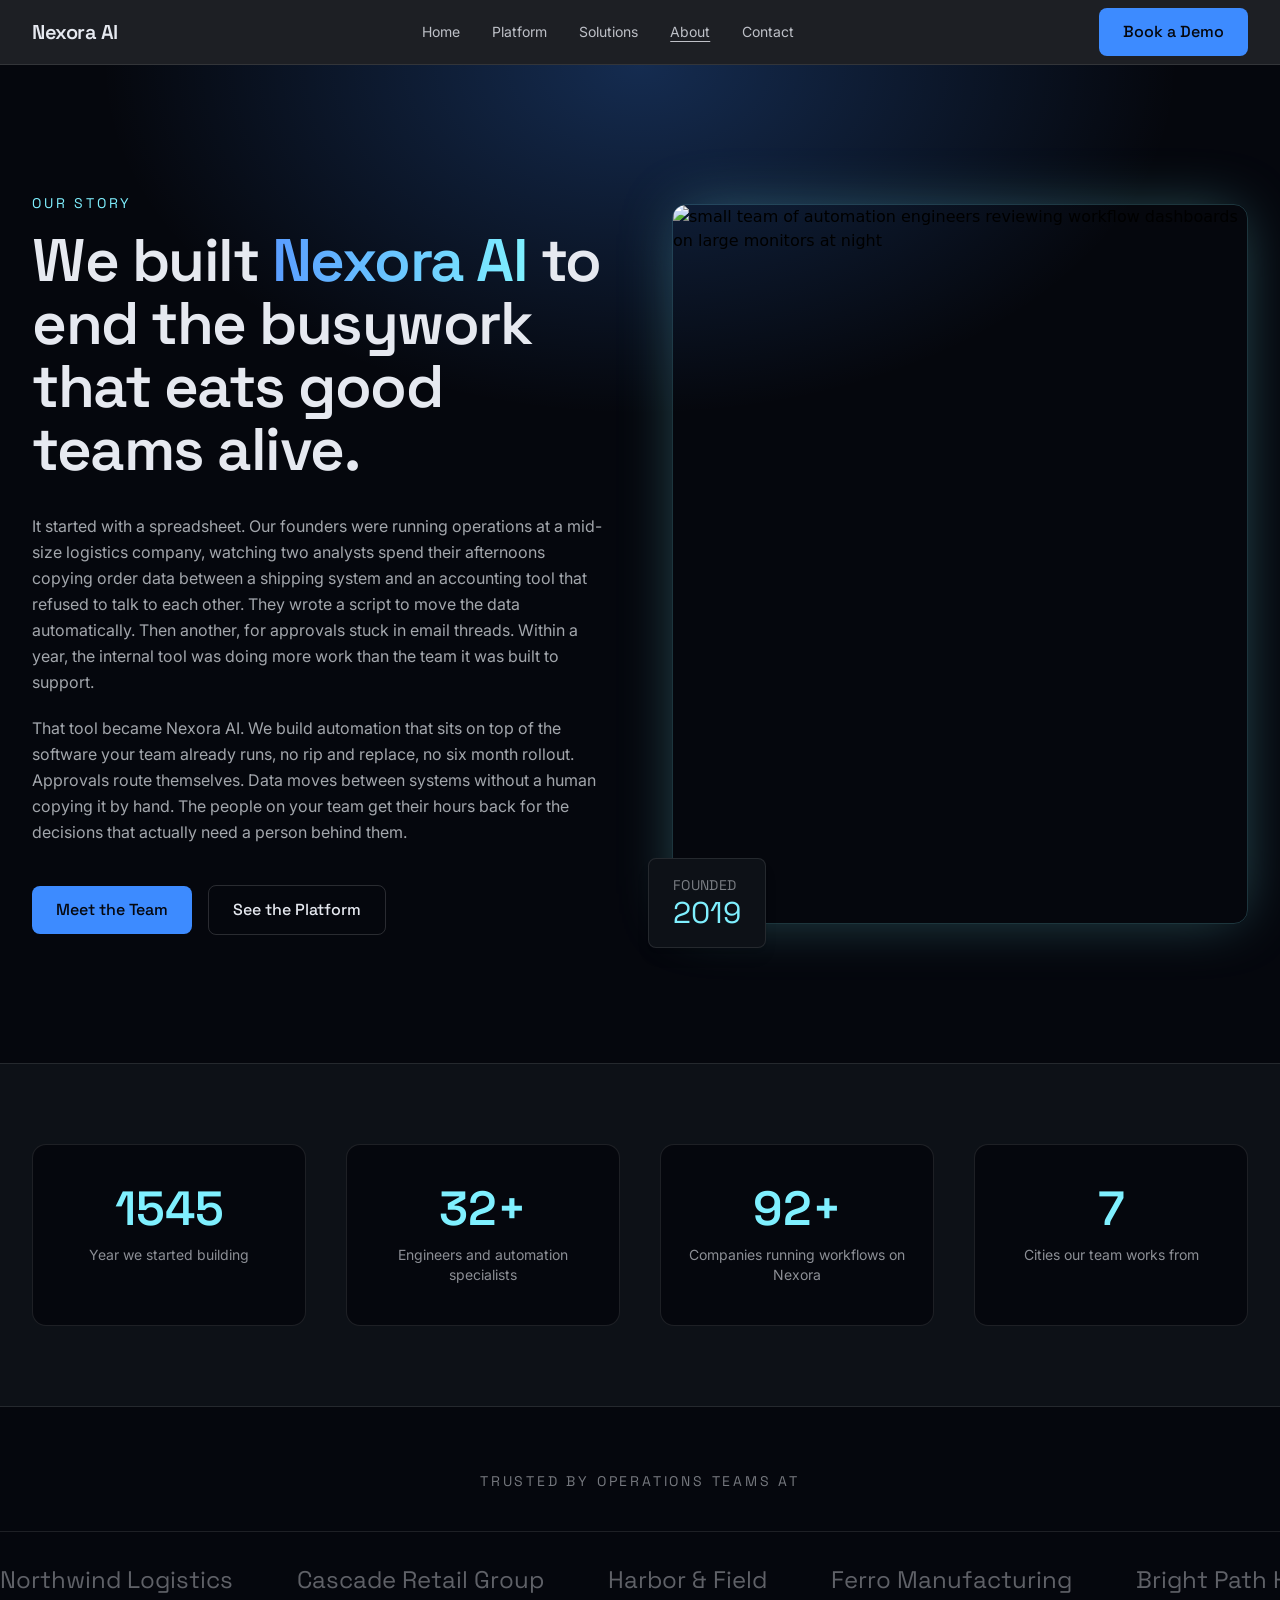
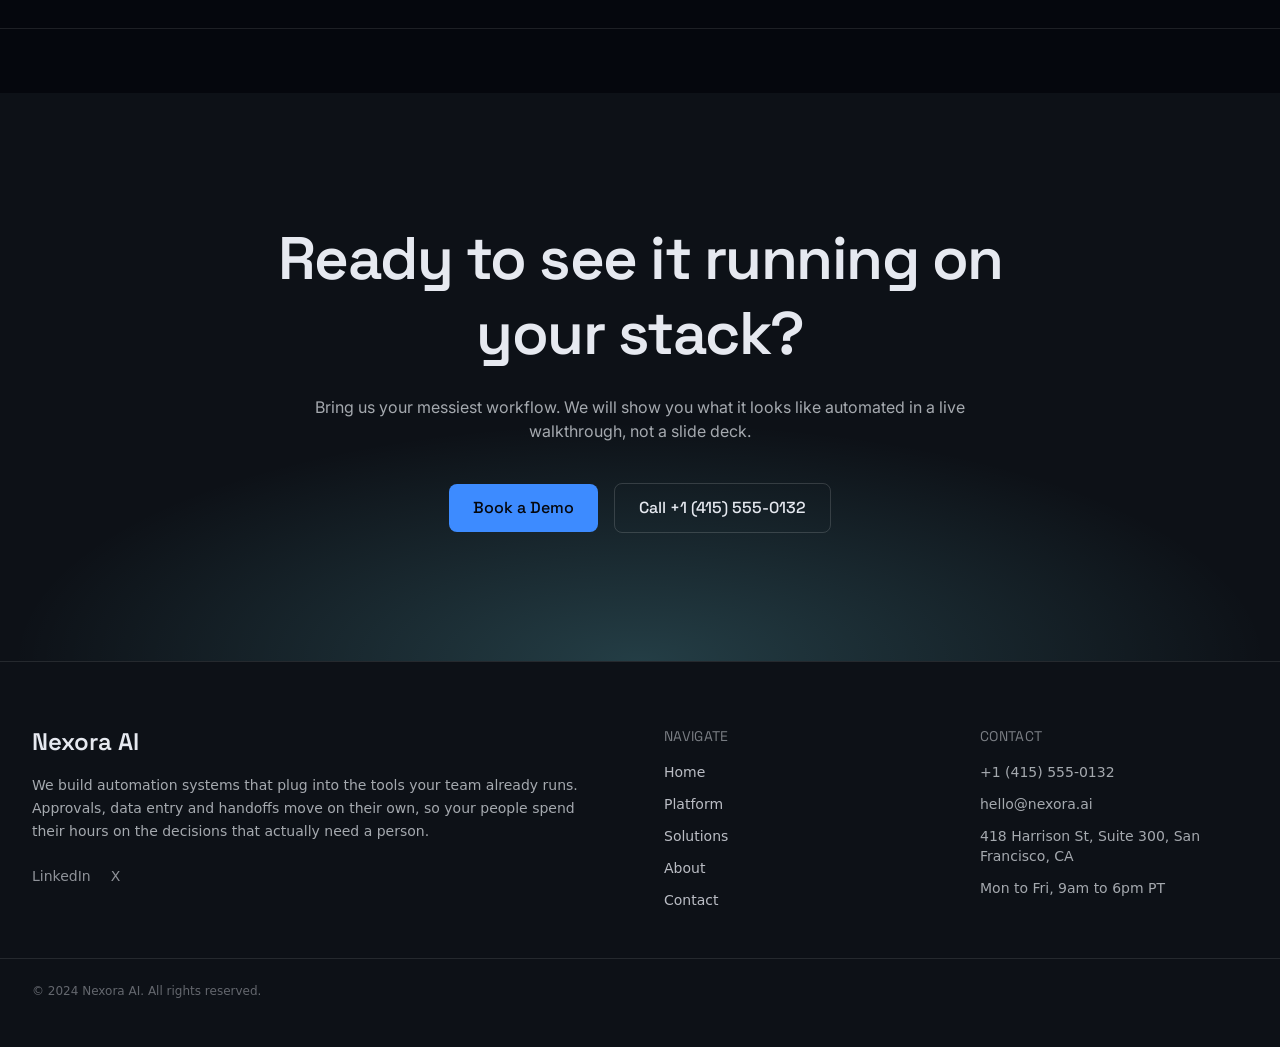
==== commit 4db4e5d2: "Site-wide edit via the Tibly widget" ====
--- a/about.html
+++ b/about.html
@@ -23,7 +23,7 @@
 <script>document.addEventListener('input',function(e){var t=e.target;if(!t||t.type!=='range')return;var c=t.closest&&t.closest('.tibly-ba');if(c)c.style.setProperty('--ba',t.value+'%')});document.addEventListener('pointerdown',function(e){var c=e.target.closest&&e.target.closest('.tibly-ba');if(!c||e.button>0)return;e.preventDefault();var inp=c.querySelector('input[type=range]');var set=function(x){var r=c.getBoundingClientRect();if(!r.width)return;var p=Math.max(0,Math.min(100,(x-r.left)*100/r.width));c.style.setProperty('--ba',p+'%');if(inp)inp.value=Math.round(p)};set(e.clientX);var mv=function(ev){set(ev.clientX)};var up=function(){document.removeEventListener('pointermove',mv);document.removeEventListener('pointerup',up);document.removeEventListener('pointercancel',up)};document.addEventListener('pointermove',mv);document.addEventListener('pointerup',up);document.addEventListener('pointercancel',up)});document.addEventListener('click',function(e){var im=e.target.closest&&e.target.closest('[data-lightbox]');if(!im||!(im.currentSrc||im.src))return;e.preventDefault();var o=document.createElement('div');o.className='tibly-lb';var big=document.createElement('img');big.src=im.currentSrc||im.src;big.alt=im.alt||'';o.appendChild(big);o.addEventListener('click',function(){o.remove()});document.addEventListener('keydown',function esc(ev){if(ev.key==='Escape'){o.remove();document.removeEventListener('keydown',esc)}});document.body.appendChild(o)});document.addEventListener('click',function(e){var x=e.target.closest&&e.target.closest('[data-announce-close]');if(!x)return;var b=x.closest('[data-announce]');if(b){b.style.display='none';try{sessionStorage.setItem('tibly-announce','1')}catch(_){}}});addEventListener('DOMContentLoaded',function(){try{if(sessionStorage.getItem('tibly-announce')==='1'){var b=document.querySelector('[data-announce]');if(b)b.style.display='none'}}catch(_){}if('IntersectionObserver' in window&&!matchMedia('(prefers-reduced-motion:reduce)').matches){var els=document.querySelectorAll('[data-count]');if(els.length){var io=new IntersectionObserver(function(es){es.forEach(function(en){if(!en.isIntersecting)return;io.unobserve(en.target);var el=en.target,s=el.textContent||'',m=s.match(/[\d,]*\d(?:\.\d+)?/);if(!m)return;var raw=m[0],num=parseFloat(raw.replace(/,/g,''));if(!isFinite(num))return;var pre=s.slice(0,m.index),post=s.slice(m.index+raw.length),grp=raw.indexOf(',')>=0,dec=(raw.split('.')[1]||'').length,t0=performance.now();requestAnimationFrame(function tick(now){var p=Math.min((now-t0)/1400,1);p=1-Math.pow(1-p,3);var v=(num*p).toFixed(dec);if(grp)v=Number(v).toLocaleString('en-US',{minimumFractionDigits:dec});el.textContent=pre+v+post;if(p<1)requestAnimationFrame(tick)})})},{rootMargin:'0px 0px -10% 0px'});els.forEach(function(el){io.observe(el)})}}var badge=document.querySelector('[data-tibly-open]');if(badge){var src=document.querySelector('[data-tibly-field="hours"]');var txt=(src&&src.textContent||'').toLowerCase();var days=['sun','mon','tue','wed','thu','fri','sat'];var toMin=function(h,mm,ap){h=+h;mm=+(mm||0);if(ap==='pm'&&h!==12)h+=12;if(ap==='am'&&h===12)h=0;return h*60+mm};var spans=[];var re=/(sun|mon|tue|wed|thu|fri|sat|daily|every ?day)[a-z]*\s*(?:[-\u2013\u2014]\s*(sun|mon|tue|wed|thu|fri|sat)[a-z]*)?\s*:?\s*(\d{1,2})(?::(\d{2}))?\s*(am|pm)?\s*[-\u2013\u2014]\s*(\d{1,2})(?::(\d{2}))?\s*(am|pm)?/g,mm;while((mm=re.exec(txt))){var d1=mm[1].slice(0,3),d2=mm[2],ap1=mm[5]||(mm[8]==='pm'&&+mm[3]<=+mm[6]?'am':mm[8]),o=toMin(mm[3],mm[4],ap1),c=toMin(mm[6],mm[7],mm[8]);var from=d1==='dai'||d1==='eve'?0:days.indexOf(d1),to=d2?days.indexOf(d2.slice(0,3)):(d1==='dai'||d1==='eve'?6:from);if(from<0)continue;for(var d=from;;d=(d+1)%7){spans.push([d,o,c]);if(d===to)break}}if(spans.length){var now=new Date(),cur=now.getDay(),min=now.getHours()*60+now.getMinutes();var open=spans.some(function(s){return s[0]===cur&&min>=s[1]&&min<s[2]});badge.textContent=open?(badge.getAttribute('data-open-text')||'Open now'):(badge.getAttribute('data-closed-text')||'Closed now');badge.setAttribute('data-state',open?'open':'closed');badge.hidden=false}}});</script>
 <style>header a[aria-current="page"]:not(:has(img,svg)){text-decoration:underline;text-underline-offset:4px;text-decoration-thickness:1px}</style>
 <style>@media (prefers-reduced-motion:no-preference){label[for="nav-open"] span{transition:transform .3s ease,opacity .2s ease}header:has(#nav-open:checked) label[for="nav-open"] span:first-child{transform:translateY(8px) rotate(45deg)}header:has(#nav-open:checked) label[for="nav-open"] span:nth-child(2){opacity:0}header:has(#nav-open:checked) label[for="nav-open"] span:last-child{transform:translateY(-8px) rotate(-45deg)}#nav-open:checked~[class*="peer-checked:"]{animation:tibly-nav-in .25s ease}#nav-open:checked~[class*="peer-checked:"] label[for="nav-open"]{display:inline-block;animation:tibly-x-in .35s ease}@keyframes tibly-nav-in{from{opacity:0;transform:translateY(10px)}}@keyframes tibly-x-in{from{opacity:0;transform:rotate(-90deg) scale(.6)}}}</style>
-<link rel="stylesheet" href="/styles.css?v=eb412584">
+<link rel="stylesheet" href="/styles.css?v=af633eb9">
 </head>
 <body>
 <!-- block:header -->
@@ -46,9 +46,9 @@
       </div>
       <label for="nav-open" class="md:hidden cursor-pointer text-ink z-50" aria-label="Menu">
         <span class="relative flex h-6 w-6 flex-col items-center justify-center">
-          <input type="checkbox" id="nav-open" class="peer sr-only"><span class="absolute block h-0.5 w-6 bg-ink transition duration-300 ease-in-out peer-checked:rotate-45" style="top:0.05rem"></span>
+          <input type="checkbox" id="nav-open" class="peer sr-only"><span class="absolute block h-0.5 w-6 origin-center bg-ink transition duration-300 ease-in-out peer-checked:translate-y-[0.6rem] peer-checked:rotate-45" style="top:0.05rem"></span>
           <span class="absolute block h-0.5 w-6 bg-ink transition duration-300 ease-in-out peer-checked:opacity-0" style="top:0.65rem"></span>
-          <span class="absolute block h-0.5 w-6 bg-ink transition duration-300 ease-in-out peer-checked:-rotate-45" style="top:1.25rem"></span>
+          <span class="absolute block h-0.5 w-6 origin-center bg-ink transition duration-300 ease-in-out peer-checked:-translate-y-[0.6rem] peer-checked:-rotate-45" style="top:1.25rem"></span>
         </span>
       </label>
     </div>
--- a/styles.css
+++ b/styles.css
@@ -1,2 +1,2 @@
 /*! tailwindcss v4.3.2 | MIT License | https://tailwindcss.com */
-@layer properties{@supports (((-webkit-hyphens:none)) and (not (margin-trim:inline))) or ((-moz-orient:inline) and (not (color:rgb(from red r g b)))){*,:before,:after,::backdrop{--tw-translate-x:0;--tw-translate-y:0;--tw-translate-z:0;--tw-space-y-reverse:0;--tw-border-style:solid;--tw-gradient-position:initial;--tw-gradient-from:#0000;--tw-gradient-via:#0000;--tw-gradient-to:#0000;--tw-gradient-stops:initial;--tw-gradient-via-stops:initial;--tw-gradient-from-position:0%;--tw-gradient-via-position:50%;--tw-gradient-to-position:100%;--tw-leading:initial;--tw-font-weight:initial;--tw-tracking:initial;--tw-shadow:0 0 #0000;--tw-shadow-color:initial;--tw-shadow-alpha:100%;--tw-inset-shadow:0 0 #0000;--tw-inset-shadow-color:initial;--tw-inset-shadow-alpha:100%;--tw-ring-color:initial;--tw-ring-shadow:0 0 #0000;--tw-inset-ring-color:initial;--tw-inset-ring-shadow:0 0 #0000;--tw-ring-inset:initial;--tw-ring-offset-width:0px;--tw-ring-offset-color:#fff;--tw-ring-offset-shadow:0 0 #0000;--tw-blur:initial;--tw-brightness:initial;--tw-contrast:initial;--tw-grayscale:initial;--tw-hue-rotate:initial;--tw-invert:initial;--tw-opacity:initial;--tw-saturate:initial;--tw-sepia:initial;--tw-drop-shadow:initial;--tw-drop-shadow-color:initial;--tw-drop-shadow-alpha:100%;--tw-drop-shadow-size:initial;--tw-backdrop-blur:initial;--tw-backdrop-brightness:initial;--tw-backdrop-contrast:initial;--tw-backdrop-grayscale:initial;--tw-backdrop-hue-rotate:initial;--tw-backdrop-invert:initial;--tw-backdrop-opacity:initial;--tw-backdrop-saturate:initial;--tw-backdrop-sepia:initial;--tw-duration:initial}}}@layer theme{:root,:host{--font-sans:ui-sans-serif, system-ui, sans-serif, "Apple Color Emoji", "Segoe UI Emoji", "Segoe UI Symbol", "Noto Color Emoji";--font-mono:ui-monospace, SFMono-Regular, Menlo, Monaco, Consolas, "Liberation Mono", "Courier New", monospace;--color-white:#fff;--spacing:.25rem;--container-xl:36rem;--container-2xl:42rem;--container-3xl:48rem;--container-4xl:56rem;--container-7xl:80rem;--text-xs:.75rem;--text-xs--line-height:calc(1 / .75);--text-sm:.875rem;--text-sm--line-height:calc(1.25 / .875);--text-base:1rem;--text-base--line-height:calc(1.5 / 1);--text-lg:1.125rem;--text-lg--line-height:calc(1.75 / 1.125);--text-xl:1.25rem;--text-xl--line-height:calc(1.75 / 1.25);--text-2xl:1.5rem;--text-2xl--line-height:calc(2 / 1.5);--text-3xl:1.875rem;--text-3xl--line-height:calc(2.25 / 1.875);--text-4xl:2.25rem;--text-4xl--line-height:calc(2.5 / 2.25);--text-5xl:3rem;--text-5xl--line-height:1;--text-6xl:3.75rem;--text-6xl--line-height:1;--text-7xl:4.5rem;--text-7xl--line-height:1;--font-weight-medium:500;--font-weight-semibold:600;--tracking-tight:-.025em;--tracking-wide:.025em;--tracking-widest:.1em;--leading-tight:1.25;--leading-relaxed:1.625;--radius-sm:4px;--radius-md:8px;--radius-lg:14px;--blur-3xl:64px;--aspect-video:16 / 9;--default-transition-duration:.15s;--default-transition-timing-function:cubic-bezier(.4, 0, .2, 1);--default-font-family:var(--font-sans);--default-mono-font-family:var(--font-mono);--color-brand-50:#eaf2ff;--color-brand-100:#d1e4ff;--color-brand-200:#a8cbff;--color-brand-300:#7bb0ff;--color-brand-400:#5a9dff;--color-brand-500:#3d8bff;--color-brand-600:#2f6fe0;--color-brand-700:#2456b3;--color-brand-800:#1b4086;--color-brand-900:#142d5e;--color-accent-50:#eafdff;--color-accent-100:#ccfaff;--color-accent-200:#99f4ff;--color-accent-300:#7ff0ff;--color-accent-400:#4fe2f7;--color-accent-500:#2bc9e0;--color-accent-600:#1ea3b8;--color-accent-700:#187e8e;--color-accent-800:#135f6b;--color-accent-900:#0d454e;--color-surface:#0d1117;--color-ink:#e6e9f0;--font-display:"Space Grotesk", sans-serif;--font-body:"Inter", sans-serif;--animate-kenburns:kenburns 18s ease-in-out infinite alternate;--animate-marquee:marquee 30s linear infinite;--animate-float:float 6s ease-in-out infinite;--animate-pulse-soft:pulse-soft 4s ease-in-out infinite;--animate-spin-slow:spin-slow 24s linear infinite}}@layer base{*,:after,:before,::backdrop{box-sizing:border-box;border:0 solid;margin:0;padding:0}::file-selector-button{box-sizing:border-box;border:0 solid;margin:0;padding:0}html,:host{-webkit-text-size-adjust:100%;tab-size:4;line-height:1.5;font-family:var(--default-font-family,ui-sans-serif, system-ui, sans-serif, "Apple Color Emoji", "Segoe UI Emoji", "Segoe UI Symbol", "Noto Color Emoji");font-feature-settings:var(--default-font-feature-settings,normal);font-variation-settings:var(--default-font-variation-settings,normal);-webkit-tap-highlight-color:transparent}hr{height:0;color:inherit;border-top-width:1px}abbr:where([title]){-webkit-text-decoration:underline dotted;text-decoration:underline dotted}h1,h2,h3,h4,h5,h6{font-size:inherit;font-weight:inherit}a{color:inherit;-webkit-text-decoration:inherit;-webkit-text-decoration:inherit;-webkit-text-decoration:inherit;text-decoration:inherit}b,strong{font-weight:bolder}code,kbd,samp,pre{font-family:var(--default-mono-font-family,ui-monospace, SFMono-Regular, Menlo, Monaco, Consolas, "Liberation Mono", "Courier New", monospace);font-feature-settings:var(--default-mono-font-feature-settings,normal);font-variation-settings:var(--default-mono-font-variation-settings,normal);font-size:1em}small{font-size:80%}sub,sup{vertical-align:baseline;font-size:75%;line-height:0;position:relative}sub{bottom:-.25em}sup{top:-.5em}table{text-indent:0;border-color:inherit;border-collapse:collapse}:-moz-focusring{outline:auto}progress{vertical-align:baseline}summary{display:list-item}ol,ul,menu{list-style:none}img,svg,video,canvas,audio,iframe,embed,object{vertical-align:middle;display:block}img,video{max-width:100%;height:auto}button,input,select,optgroup,textarea{font:inherit;font-feature-settings:inherit;font-variation-settings:inherit;letter-spacing:inherit;color:inherit;opacity:1;background-color:#0000;border-radius:0}::file-selector-button{font:inherit;font-feature-settings:inherit;font-variation-settings:inherit;letter-spacing:inherit;color:inherit;opacity:1;background-color:#0000;border-radius:0}:where(select:is([multiple],[size])) optgroup{font-weight:bolder}:where(select:is([multiple],[size])) optgroup option{padding-inline-start:20px}::file-selector-button{margin-inline-end:4px}::placeholder{opacity:1}@supports (not ((-webkit-appearance:-apple-pay-button))) or (contain-intrinsic-size:1px){::placeholder{color:currentColor}@supports (color:color-mix(in lab, red, red)){::placeholder{color:color-mix(in oklab, currentcolor 50%, transparent)}}}textarea{resize:vertical}::-webkit-search-decoration{-webkit-appearance:none}::-webkit-date-and-time-value{min-height:1lh;text-align:inherit}::-webkit-datetime-edit{display:inline-flex}::-webkit-datetime-edit-fields-wrapper{padding:0}::-webkit-datetime-edit{padding-block:0}::-webkit-datetime-edit-year-field{padding-block:0}::-webkit-datetime-edit-month-field{padding-block:0}::-webkit-datetime-edit-day-field{padding-block:0}::-webkit-datetime-edit-hour-field{padding-block:0}::-webkit-datetime-edit-minute-field{padding-block:0}::-webkit-datetime-edit-second-field{padding-block:0}::-webkit-datetime-edit-millisecond-field{padding-block:0}::-webkit-datetime-edit-meridiem-field{padding-block:0}::-webkit-calendar-picker-indicator{line-height:1}:-moz-ui-invalid{box-shadow:none}button,input:where([type=button],[type=reset],[type=submit]){appearance:button}::file-selector-button{appearance:button}::-webkit-inner-spin-button{height:auto}::-webkit-outer-spin-button{height:auto}[hidden]:where(:not([hidden=until-found])){display:none!important}}@layer components{.btn{border-radius:var(--radius-md);background-color:var(--color-brand-500);padding-inline:calc(var(--spacing) * 6);padding-block:calc(var(--spacing) * 3);font-family:var(--font-display);--tw-font-weight:var(--font-weight-medium);font-weight:var(--font-weight-medium);color:#05070d;transition-property:color,background-color,border-color,outline-color,text-decoration-color,fill,stroke,--tw-gradient-from,--tw-gradient-via,--tw-gradient-to,opacity,box-shadow,transform,translate,scale,rotate,filter,-webkit-backdrop-filter,backdrop-filter,display,content-visibility,overlay,pointer-events;transition-timing-function:var(--tw-ease,var(--default-transition-timing-function));transition-duration:var(--tw-duration,var(--default-transition-duration));--tw-duration:.3s;justify-content:center;align-items:center;transition-duration:.3s;display:inline-flex}@media (hover:hover){.btn:hover{--tw-translate-y:calc(var(--spacing) * -.5);translate:var(--tw-translate-x) var(--tw-translate-y);background-color:var(--color-accent-300)}}.btn:focus{--tw-ring-shadow:var(--tw-ring-inset,) 0 0 0 calc(2px + var(--tw-ring-offset-width)) var(--tw-ring-color,currentcolor);box-shadow:var(--tw-inset-shadow), var(--tw-inset-ring-shadow), var(--tw-ring-offset-shadow), var(--tw-ring-shadow), var(--tw-shadow);--tw-ring-color:var(--color-accent-300);--tw-ring-offset-width:2px;--tw-ring-offset-shadow:var(--tw-ring-inset,) 0 0 0 var(--tw-ring-offset-width) var(--tw-ring-offset-color);--tw-ring-offset-color:#05070d;--tw-outline-style:none;outline-style:none}.btn-secondary{border-radius:var(--radius-md);border-style:var(--tw-border-style);border-width:1px;border-color:#ffffff26;justify-content:center;align-items:center;display:inline-flex}@supports (color:color-mix(in lab, red, red)){.btn-secondary{border-color:color-mix(in oklab, var(--color-white) 15%, transparent)}}.btn-secondary{padding-inline:calc(var(--spacing) * 6);padding-block:calc(var(--spacing) * 3);font-family:var(--font-display);--tw-font-weight:var(--font-weight-medium);font-weight:var(--font-weight-medium);color:var(--color-ink);transition-property:color,background-color,border-color,outline-color,text-decoration-color,fill,stroke,--tw-gradient-from,--tw-gradient-via,--tw-gradient-to,opacity,box-shadow,transform,translate,scale,rotate,filter,-webkit-backdrop-filter,backdrop-filter,display,content-visibility,overlay,pointer-events;transition-timing-function:var(--tw-ease,var(--default-transition-timing-function));transition-duration:var(--tw-duration,var(--default-transition-duration));--tw-duration:.3s;transition-duration:.3s}@media (hover:hover){.btn-secondary:hover{border-color:var(--color-accent-300);color:var(--color-accent-300)}}.card{border-radius:var(--radius-lg);border-style:var(--tw-border-style);border-width:1px;border-color:#ffffff1a}@supports (color:color-mix(in lab, red, red)){.card{border-color:color-mix(in oklab, var(--color-white) 10%, transparent)}}.card{background-color:var(--color-surface);padding:calc(var(--spacing) * 6);transition-property:color,background-color,border-color,outline-color,text-decoration-color,fill,stroke,--tw-gradient-from,--tw-gradient-via,--tw-gradient-to,opacity,box-shadow,transform,translate,scale,rotate,filter,-webkit-backdrop-filter,backdrop-filter,display,content-visibility,overlay,pointer-events;transition-timing-function:var(--tw-ease,var(--default-transition-timing-function));transition-duration:var(--tw-duration,var(--default-transition-duration));--tw-duration:.3s;transition-duration:.3s}@media (hover:hover){.card:hover{border-color:#7ff0ff66}@supports (color:color-mix(in lab, red, red)){.card:hover{border-color:color-mix(in oklab, var(--color-accent-300) 40%, transparent)}}}}@layer utilities{.pointer-events-none{pointer-events:none}.sr-only{clip-path:inset(50%);white-space:nowrap;border-width:0;width:1px;height:1px;margin:-1px;padding:0;position:absolute;overflow:hidden}.absolute{position:absolute}.fixed{position:fixed}.relative{position:relative}.sticky{position:sticky}.inset-0{inset:0}.inset-x-0{inset-inline:0}.-top-40{top:calc(var(--spacing) * -40)}.top-0{top:0}.top-1\/2{top:50%}.top-1\/3{top:33.3333%}.right-0{right:0}.-bottom-6{bottom:calc(var(--spacing) * -6)}.-bottom-32{bottom:calc(var(--spacing) * -32)}.bottom-0{bottom:0}.-left-6{left:calc(var(--spacing) * -6)}.-left-24{left:calc(var(--spacing) * -24)}.left-0{left:0}.left-1\/2{left:50%}.z-10{z-index:10}.z-30{z-index:30}.z-40{z-index:40}.z-50{z-index:50}.mx-auto{margin-inline:auto}.mt-1{margin-top:var(--spacing)}.mt-2{margin-top:calc(var(--spacing) * 2)}.mt-3{margin-top:calc(var(--spacing) * 3)}.mt-4{margin-top:calc(var(--spacing) * 4)}.mt-5{margin-top:calc(var(--spacing) * 5)}.mt-6{margin-top:calc(var(--spacing) * 6)}.mt-8{margin-top:calc(var(--spacing) * 8)}.mt-10{margin-top:calc(var(--spacing) * 10)}.mt-12{margin-top:calc(var(--spacing) * 12)}.mt-14{margin-top:calc(var(--spacing) * 14)}.mt-16{margin-top:calc(var(--spacing) * 16)}.mt-auto{margin-top:auto}.mb-4{margin-bottom:calc(var(--spacing) * 4)}.block{display:block}.flex{display:flex}.grid{display:grid}.hidden{display:none}.aspect-\[4\/3\]{aspect-ratio:4/3}.aspect-\[4\/5\]{aspect-ratio:4/5}.aspect-video{aspect-ratio:var(--aspect-video)}.h-0\.5{height:calc(var(--spacing) * .5)}.h-1\.5{height:calc(var(--spacing) * 1.5)}.h-2{height:calc(var(--spacing) * 2)}.h-6{height:calc(var(--spacing) * 6)}.h-10{height:calc(var(--spacing) * 10)}.h-16{height:calc(var(--spacing) * 16)}.h-64{height:calc(var(--spacing) * 64)}.h-72{height:calc(var(--spacing) * 72)}.h-\[32rem\]{height:32rem}.h-\[500px\]{height:500px}.h-\[600px\]{height:600px}.h-full{height:100%}.w-1\.5{width:calc(var(--spacing) * 1.5)}.w-2{width:calc(var(--spacing) * 2)}.w-6{width:calc(var(--spacing) * 6)}.w-10{width:calc(var(--spacing) * 10)}.w-64{width:calc(var(--spacing) * 64)}.w-72{width:calc(var(--spacing) * 72)}.w-\[32rem\]{width:32rem}.w-\[500px\]{width:500px}.w-\[600px\]{width:600px}.w-full{width:100%}.w-max{width:max-content}.max-w-2xl{max-width:var(--container-2xl)}.max-w-3xl{max-width:var(--container-3xl)}.max-w-4xl{max-width:var(--container-4xl)}.max-w-7xl{max-width:var(--container-7xl)}.max-w-prose{max-width:65ch}.max-w-xl{max-width:var(--container-xl)}.shrink-0{flex-shrink:0}.-translate-x-1\/2{--tw-translate-x:calc(calc(1 / 2 * 100%) * -1);translate:var(--tw-translate-x) var(--tw-translate-y)}.-translate-y-1\/2{--tw-translate-y:calc(calc(1 / 2 * 100%) * -1);translate:var(--tw-translate-x) var(--tw-translate-y)}.-translate-y-1\/3{--tw-translate-y:calc(calc(1 / 3 * 100%) * -1);translate:var(--tw-translate-x) var(--tw-translate-y)}.-rotate-45{rotate:-45deg}.rotate-45{rotate:45deg}.animate-float{animation:var(--animate-float)}.animate-marquee{animation:var(--animate-marquee)}.animate-pulse-soft{animation:var(--animate-pulse-soft)}.cursor-pointer{cursor:pointer}.grid-cols-1{grid-template-columns:repeat(1,minmax(0,1fr))}.grid-cols-2{grid-template-columns:repeat(2,minmax(0,1fr))}.flex-col{flex-direction:column}.flex-wrap{flex-wrap:wrap}.items-center{align-items:center}.items-start{align-items:flex-start}.justify-between{justify-content:space-between}.justify-center{justify-content:center}.gap-1{gap:var(--spacing)}.gap-1\.5{gap:calc(var(--spacing) * 1.5)}.gap-2{gap:calc(var(--spacing) * 2)}.gap-3{gap:calc(var(--spacing) * 3)}.gap-4{gap:calc(var(--spacing) * 4)}.gap-5{gap:calc(var(--spacing) * 5)}.gap-6{gap:calc(var(--spacing) * 6)}.gap-8{gap:calc(var(--spacing) * 8)}.gap-10{gap:calc(var(--spacing) * 10)}.gap-12{gap:calc(var(--spacing) * 12)}.gap-14{gap:calc(var(--spacing) * 14)}.gap-16{gap:calc(var(--spacing) * 16)}:where(.space-y-3>:not(:last-child)){--tw-space-y-reverse:0;margin-block-start:calc(calc(var(--spacing) * 3) * var(--tw-space-y-reverse));margin-block-end:calc(calc(var(--spacing) * 3) * calc(1 - var(--tw-space-y-reverse)))}:where(.space-y-4>:not(:last-child)){--tw-space-y-reverse:0;margin-block-start:calc(calc(var(--spacing) * 4) * var(--tw-space-y-reverse));margin-block-end:calc(calc(var(--spacing) * 4) * calc(1 - var(--tw-space-y-reverse)))}:where(.space-y-5>:not(:last-child)){--tw-space-y-reverse:0;margin-block-start:calc(calc(var(--spacing) * 5) * var(--tw-space-y-reverse));margin-block-end:calc(calc(var(--spacing) * 5) * calc(1 - var(--tw-space-y-reverse)))}.overflow-hidden{overflow:hidden}.rounded-full{border-radius:3.40282e38px}.rounded-lg{border-radius:var(--radius-lg)}.rounded-md{border-radius:var(--radius-md)}.border{border-style:var(--tw-border-style);border-width:1px}.border-0{border-style:var(--tw-border-style);border-width:0}.border-y{border-block-style:var(--tw-border-style);border-block-width:1px}.border-t{border-top-style:var(--tw-border-style);border-top-width:1px}.border-b{border-bottom-style:var(--tw-border-style);border-bottom-width:1px}.border-accent-300\/15{border-color:#7ff0ff26}@supports (color:color-mix(in lab, red, red)){.border-accent-300\/15{border-color:color-mix(in oklab, var(--color-accent-300) 15%, transparent)}}.border-accent-300\/20{border-color:#7ff0ff33}@supports (color:color-mix(in lab, red, red)){.border-accent-300\/20{border-color:color-mix(in oklab, var(--color-accent-300) 20%, transparent)}}.border-accent-300\/25{border-color:#7ff0ff40}@supports (color:color-mix(in lab, red, red)){.border-accent-300\/25{border-color:color-mix(in oklab, var(--color-accent-300) 25%, transparent)}}.border-accent-300\/30{border-color:#7ff0ff4d}@supports (color:color-mix(in lab, red, red)){.border-accent-300\/30{border-color:color-mix(in oklab, var(--color-accent-300) 30%, transparent)}}.border-white\/10{border-color:#ffffff1a}@supports (color:color-mix(in lab, red, red)){.border-white\/10{border-color:color-mix(in oklab, var(--color-white) 10%, transparent)}}.border-white\/15{border-color:#ffffff26}@supports (color:color-mix(in lab, red, red)){.border-white\/15{border-color:color-mix(in oklab, var(--color-white) 15%, transparent)}}.bg-\[\#05070d\]{background-color:#05070d}.bg-\[\#05070d\]\/90{background-color:oklab(12.9007% -.000946336 -.0149496/.9)}.bg-accent-300{background-color:var(--color-accent-300)}.bg-accent-300\/10{background-color:#7ff0ff1a}@supports (color:color-mix(in lab, red, red)){.bg-accent-300\/10{background-color:color-mix(in oklab, var(--color-accent-300) 10%, transparent)}}.bg-brand-500{background-color:var(--color-brand-500)}.bg-brand-500\/20{background-color:#3d8bff33}@supports (color:color-mix(in lab, red, red)){.bg-brand-500\/20{background-color:color-mix(in oklab, var(--color-brand-500) 20%, transparent)}}.bg-ink{background-color:var(--color-ink)}.bg-surface{background-color:var(--color-surface)}.bg-surface\/60{background-color:#0d111799}@supports (color:color-mix(in lab, red, red)){.bg-surface\/60{background-color:color-mix(in oklab, var(--color-surface) 60%, transparent)}}.bg-surface\/85{background-color:#0d1117d9}@supports (color:color-mix(in lab, red, red)){.bg-surface\/85{background-color:color-mix(in oklab, var(--color-surface) 85%, transparent)}}.bg-gradient-to-b{--tw-gradient-position:to bottom in oklab;background-image:linear-gradient(var(--tw-gradient-stops))}.bg-gradient-to-r{--tw-gradient-position:to right in oklab;background-image:linear-gradient(var(--tw-gradient-stops))}.bg-\[radial-gradient\(circle_at_50\%_0\%\,rgba\(61\,139\,255\,0\.18\)\,transparent_60\%\)\]{background-image:radial-gradient(circle at 50% 0,#3d8bff2e,#0000 60%)}.bg-\[radial-gradient\(circle_at_50\%_50\%\,rgba\(61\,139\,255\,0\.2\)\,transparent_65\%\)\]{background-image:radial-gradient(circle,#3d8bff33,#0000 65%)}.bg-\[radial-gradient\(circle_at_center\,var\(--color-brand-700\)\,transparent_70\%\)\]{background-image:radial-gradient(circle at center,var(--color-brand-700),transparent 70%)}.bg-\[radial-gradient\(ellipse_40\%_40\%_at_100\%_100\%\,rgba\(127\,240\,255\,0\.12\)\,transparent_70\%\)\]{background-image:radial-gradient(40% 40% at 100% 100%,#7ff0ff1f,#0000 70%)}.bg-\[radial-gradient\(ellipse_60\%_50\%_at_50\%_0\%\,rgba\(61\,139\,255\,0\.22\)\,transparent_70\%\)\]{background-image:radial-gradient(60% 50% at 50% 0,#3d8bff38,#0000 70%)}.bg-\[radial-gradient\(ellipse_60\%_50\%_at_50\%_0\%\,rgba\(61\,139\,255\,0\.28\)\,transparent_70\%\)\]{background-image:radial-gradient(60% 50% at 50% 0,#3d8bff47,#0000 70%)}.bg-\[radial-gradient\(ellipse_70\%_60\%_at_50\%_100\%\,rgba\(127\,240\,255\,0\.2\)\,transparent_70\%\)\]{background-image:radial-gradient(70% 60% at 50% 100%,#7ff0ff33,#0000 70%)}.bg-\[radial-gradient\(ellipse_at_50\%_0\%\,rgba\(61\,139\,255\,0\.25\)\,transparent_60\%\)\]{background-image:radial-gradient(at 50% 0,#3d8bff40,#0000 60%)}.from-\[\#05070d\]\/70{--tw-gradient-from:oklab(12.9007% -.000946336 -.0149496/.7);--tw-gradient-stops:var(--tw-gradient-via-stops,var(--tw-gradient-position), var(--tw-gradient-from) var(--tw-gradient-from-position), var(--tw-gradient-to) var(--tw-gradient-to-position))}.from-brand-400{--tw-gradient-from:var(--color-brand-400);--tw-gradient-stops:var(--tw-gradient-via-stops,var(--tw-gradient-position), var(--tw-gradient-from) var(--tw-gradient-from-position), var(--tw-gradient-to) var(--tw-gradient-to-position))}.via-\[\#05070d\]\/60{--tw-gradient-via:oklab(12.9007% -.000946335 -.0149496/.6);--tw-gradient-via-stops:var(--tw-gradient-position), var(--tw-gradient-from) var(--tw-gradient-from-position), var(--tw-gradient-via) var(--tw-gradient-via-position), var(--tw-gradient-to) var(--tw-gradient-to-position);--tw-gradient-stops:var(--tw-gradient-via-stops)}.to-\[\#05070d\]{--tw-gradient-to:#05070d;--tw-gradient-stops:var(--tw-gradient-via-stops,var(--tw-gradient-position), var(--tw-gradient-from) var(--tw-gradient-from-position), var(--tw-gradient-to) var(--tw-gradient-to-position))}.to-accent-300{--tw-gradient-to:var(--color-accent-300);--tw-gradient-stops:var(--tw-gradient-via-stops,var(--tw-gradient-position), var(--tw-gradient-from) var(--tw-gradient-from-position), var(--tw-gradient-to) var(--tw-gradient-to-position))}.\[mask-image\:linear-gradient\(to_right\,transparent\,black_8\%\,black_92\%\,transparent\)\]{-webkit-mask-image:linear-gradient(90deg,#0000,#000 8% 92%,#0000);mask-image:linear-gradient(90deg,#0000,#000 8% 92%,#0000)}.bg-clip-text{-webkit-background-clip:text;background-clip:text}.object-cover{object-fit:cover}.p-6{padding:calc(var(--spacing) * 6)}.p-8{padding:calc(var(--spacing) * 8)}.px-2{padding-inline:calc(var(--spacing) * 2)}.px-4{padding-inline:calc(var(--spacing) * 4)}.px-5{padding-inline:calc(var(--spacing) * 5)}.px-6{padding-inline:calc(var(--spacing) * 6)}.px-8{padding-inline:calc(var(--spacing) * 8)}.py-0\.5{padding-block:calc(var(--spacing) * .5)}.py-2{padding-block:calc(var(--spacing) * 2)}.py-3{padding-block:calc(var(--spacing) * 3)}.py-4{padding-block:calc(var(--spacing) * 4)}.py-6{padding-block:calc(var(--spacing) * 6)}.py-8{padding-block:calc(var(--spacing) * 8)}.py-10{padding-block:calc(var(--spacing) * 10)}.py-12{padding-block:calc(var(--spacing) * 12)}.py-16{padding-block:calc(var(--spacing) * 16)}.py-20{padding-block:calc(var(--spacing) * 20)}.py-24{padding-block:calc(var(--spacing) * 24)}.pt-6{padding-top:calc(var(--spacing) * 6)}.pt-10{padding-top:calc(var(--spacing) * 10)}.pt-12{padding-top:calc(var(--spacing) * 12)}.pt-16{padding-top:calc(var(--spacing) * 16)}.pt-20{padding-top:calc(var(--spacing) * 20)}.pb-4{padding-bottom:calc(var(--spacing) * 4)}.pb-12{padding-bottom:calc(var(--spacing) * 12)}.pb-24{padding-bottom:calc(var(--spacing) * 24)}.pb-28{padding-bottom:calc(var(--spacing) * 28)}.text-center{text-align:center}.text-left{text-align:left}.font-body{font-family:var(--font-body)}.font-display{font-family:var(--font-display)}.text-2xl{font-size:var(--text-2xl);line-height:var(--tw-leading,var(--text-2xl--line-height))}.text-3xl{font-size:var(--text-3xl);line-height:var(--tw-leading,var(--text-3xl--line-height))}.text-4xl{font-size:var(--text-4xl);line-height:var(--tw-leading,var(--text-4xl--line-height))}.text-5xl{font-size:var(--text-5xl);line-height:var(--tw-leading,var(--text-5xl--line-height))}.text-6xl{font-size:var(--text-6xl);line-height:var(--tw-leading,var(--text-6xl--line-height))}.text-base{font-size:var(--text-base);line-height:var(--tw-leading,var(--text-base--line-height))}.text-lg{font-size:var(--text-lg);line-height:var(--tw-leading,var(--text-lg--line-height))}.text-sm{font-size:var(--text-sm);line-height:var(--tw-leading,var(--text-sm--line-height))}.text-xl{font-size:var(--text-xl);line-height:var(--tw-leading,var(--text-xl--line-height))}.text-xs{font-size:var(--text-xs);line-height:var(--tw-leading,var(--text-xs--line-height))}.leading-\[1\.05\]{--tw-leading:1.05;line-height:1.05}.leading-relaxed{--tw-leading:var(--leading-relaxed);line-height:var(--leading-relaxed)}.leading-tight{--tw-leading:var(--leading-tight);line-height:var(--leading-tight)}.font-medium{--tw-font-weight:var(--font-weight-medium);font-weight:var(--font-weight-medium)}.font-semibold{--tw-font-weight:var(--font-weight-semibold);font-weight:var(--font-weight-semibold)}.tracking-\[0\.2em\]{--tw-tracking:.2em;letter-spacing:.2em}.tracking-\[0\.3em\]{--tw-tracking:.3em;letter-spacing:.3em}.tracking-tight{--tw-tracking:var(--tracking-tight);letter-spacing:var(--tracking-tight)}.tracking-wide{--tw-tracking:var(--tracking-wide);letter-spacing:var(--tracking-wide)}.tracking-widest{--tw-tracking:var(--tracking-widest);letter-spacing:var(--tracking-widest)}.whitespace-nowrap{white-space:nowrap}.text-\[\#05070d\]{color:#05070d}.text-accent-300{color:var(--color-accent-300)}.text-accent-300\/40{color:#7ff0ff66}@supports (color:color-mix(in lab, red, red)){.text-accent-300\/40{color:color-mix(in oklab, var(--color-accent-300) 40%, transparent)}}.text-ink{color:var(--color-ink)}.text-ink\/20{color:#e6e9f033}@supports (color:color-mix(in lab, red, red)){.text-ink\/20{color:color-mix(in oklab, var(--color-ink) 20%, transparent)}}.text-ink\/30{color:#e6e9f04d}@supports (color:color-mix(in lab, red, red)){.text-ink\/30{color:color-mix(in oklab, var(--color-ink) 30%, transparent)}}.text-ink\/40{color:#e6e9f066}@supports (color:color-mix(in lab, red, red)){.text-ink\/40{color:color-mix(in oklab, var(--color-ink) 40%, transparent)}}.text-ink\/50{color:#e6e9f080}@supports (color:color-mix(in lab, red, red)){.text-ink\/50{color:color-mix(in oklab, var(--color-ink) 50%, transparent)}}.text-ink\/60{color:#e6e9f099}@supports (color:color-mix(in lab, red, red)){.text-ink\/60{color:color-mix(in oklab, var(--color-ink) 60%, transparent)}}.text-ink\/65{color:#e6e9f0a6}@supports (color:color-mix(in lab, red, red)){.text-ink\/65{color:color-mix(in oklab, var(--color-ink) 65%, transparent)}}.text-ink\/70{color:#e6e9f0b3}@supports (color:color-mix(in lab, red, red)){.text-ink\/70{color:color-mix(in oklab, var(--color-ink) 70%, transparent)}}.text-ink\/75{color:#e6e9f0bf}@supports (color:color-mix(in lab, red, red)){.text-ink\/75{color:color-mix(in oklab, var(--color-ink) 75%, transparent)}}.text-ink\/80{color:#e6e9f0cc}@supports (color:color-mix(in lab, red, red)){.text-ink\/80{color:color-mix(in oklab, var(--color-ink) 80%, transparent)}}.text-transparent{color:#0000}.uppercase{text-transform:uppercase}.opacity-30{opacity:.3}.opacity-40{opacity:.4}.opacity-60{opacity:.6}.shadow-\[0_0_40px_-10px_rgba\(127\,240\,255\,0\.25\)\]{--tw-shadow:0 0 40px -10px var(--tw-shadow-color,#7ff0ff40);box-shadow:var(--tw-inset-shadow), var(--tw-inset-ring-shadow), var(--tw-ring-offset-shadow), var(--tw-ring-shadow), var(--tw-shadow)}.shadow-\[0_0_50px_-10px_rgba\(127\,240\,255\,0\.25\)\]{--tw-shadow:0 0 50px -10px var(--tw-shadow-color,#7ff0ff40);box-shadow:var(--tw-inset-shadow), var(--tw-inset-ring-shadow), var(--tw-ring-offset-shadow), var(--tw-ring-shadow), var(--tw-shadow)}.shadow-\[0_0_50px_-12px_rgba\(127\,240\,255\,0\.3\)\]{--tw-shadow:0 0 50px -12px var(--tw-shadow-color,#7ff0ff4d);box-shadow:var(--tw-inset-shadow), var(--tw-inset-ring-shadow), var(--tw-ring-offset-shadow), var(--tw-ring-shadow), var(--tw-shadow)}.shadow-\[0_0_60px_-10px_rgba\(127\,240\,255\,0\.35\)\]{--tw-shadow:0 0 60px -10px var(--tw-shadow-color,#7ff0ff59);box-shadow:var(--tw-inset-shadow), var(--tw-inset-ring-shadow), var(--tw-ring-offset-shadow), var(--tw-ring-shadow), var(--tw-shadow)}.shadow-\[0_0_60px_-15px_rgba\(127\,240\,255\,0\.35\)\]{--tw-shadow:0 0 60px -15px var(--tw-shadow-color,#7ff0ff59);box-shadow:var(--tw-inset-shadow), var(--tw-inset-ring-shadow), var(--tw-ring-offset-shadow), var(--tw-ring-shadow), var(--tw-shadow)}.shadow-lg{--tw-shadow:0 10px 15px -3px var(--tw-shadow-color,#0000001a), 0 4px 6px -4px var(--tw-shadow-color,#0000001a);box-shadow:var(--tw-inset-shadow), var(--tw-inset-ring-shadow), var(--tw-ring-offset-shadow), var(--tw-ring-shadow), var(--tw-shadow)}.blur-3xl{--tw-blur:blur(var(--blur-3xl));filter:var(--tw-blur,) var(--tw-brightness,) var(--tw-contrast,) var(--tw-grayscale,) var(--tw-hue-rotate,) var(--tw-invert,) var(--tw-saturate,) var(--tw-sepia,) var(--tw-drop-shadow,)}.backdrop-blur{--tw-backdrop-blur:blur(8px);-webkit-backdrop-filter:var(--tw-backdrop-blur,) var(--tw-backdrop-brightness,) var(--tw-backdrop-contrast,) var(--tw-backdrop-grayscale,) var(--tw-backdrop-hue-rotate,) var(--tw-backdrop-invert,) var(--tw-backdrop-opacity,) var(--tw-backdrop-saturate,) var(--tw-backdrop-sepia,);backdrop-filter:var(--tw-backdrop-blur,) var(--tw-backdrop-brightness,) var(--tw-backdrop-contrast,) var(--tw-backdrop-grayscale,) var(--tw-backdrop-hue-rotate,) var(--tw-backdrop-invert,) var(--tw-backdrop-opacity,) var(--tw-backdrop-saturate,) var(--tw-backdrop-sepia,)}.transition{transition-property:color,background-color,border-color,outline-color,text-decoration-color,fill,stroke,--tw-gradient-from,--tw-gradient-via,--tw-gradient-to,opacity,box-shadow,transform,translate,scale,rotate,filter,-webkit-backdrop-filter,backdrop-filter,display,content-visibility,overlay,pointer-events;transition-timing-function:var(--tw-ease,var(--default-transition-timing-function));transition-duration:var(--tw-duration,var(--default-transition-duration))}.duration-300{--tw-duration:.3s;transition-duration:.3s}.\[-webkit-text-stroke\:1px_var\(--color-accent-300\)\]{-webkit-text-stroke:1px var(--color-accent-300)}.peer-checked\:flex:is(:where(.peer):checked~*){display:flex}.placeholder\:text-ink\/40::placeholder{color:#e6e9f066}@supports (color:color-mix(in lab, red, red)){.placeholder\:text-ink\/40::placeholder{color:color-mix(in oklab, var(--color-ink) 40%, transparent)}}@media (hover:hover){.hover\:border-accent-300\/40:hover{border-color:#7ff0ff66}@supports (color:color-mix(in lab, red, red)){.hover\:border-accent-300\/40:hover{border-color:color-mix(in oklab, var(--color-accent-300) 40%, transparent)}}.hover\:bg-accent-300:hover{background-color:var(--color-accent-300)}.hover\:text-accent-200:hover{color:var(--color-accent-200)}.hover\:text-accent-300:hover{color:var(--color-accent-300)}}.focus\:border-accent-300:focus{border-color:var(--color-accent-300)}.focus\:ring-1:focus{--tw-ring-shadow:var(--tw-ring-inset,) 0 0 0 calc(1px + var(--tw-ring-offset-width)) var(--tw-ring-color,currentcolor);box-shadow:var(--tw-inset-shadow), var(--tw-inset-ring-shadow), var(--tw-ring-offset-shadow), var(--tw-ring-shadow), var(--tw-shadow)}.focus\:ring-accent-300:focus{--tw-ring-color:var(--color-accent-300)}.focus\:outline-none:focus{--tw-outline-style:none;outline-style:none}.data-\[state\=closed\]\:bg-white\/10[data-state=closed]{background-color:#ffffff1a}@supports (color:color-mix(in lab, red, red)){.data-\[state\=closed\]\:bg-white\/10[data-state=closed]{background-color:color-mix(in oklab, var(--color-white) 10%, transparent)}}.data-\[state\=closed\]\:text-ink\/50[data-state=closed]{color:#e6e9f080}@supports (color:color-mix(in lab, red, red)){.data-\[state\=closed\]\:text-ink\/50[data-state=closed]{color:color-mix(in oklab, var(--color-ink) 50%, transparent)}}.data-\[state\=open\]\:bg-accent-300\/20[data-state=open]{background-color:#7ff0ff33}@supports (color:color-mix(in lab, red, red)){.data-\[state\=open\]\:bg-accent-300\/20[data-state=open]{background-color:color-mix(in oklab, var(--color-accent-300) 20%, transparent)}}.data-\[state\=open\]\:text-accent-300[data-state=open]{color:var(--color-accent-300)}@media (min-width:40rem){.sm\:block{display:block}.sm\:w-auto{width:auto}.sm\:grid-cols-2{grid-template-columns:repeat(2,minmax(0,1fr))}.sm\:grid-cols-3{grid-template-columns:repeat(3,minmax(0,1fr))}.sm\:flex-row{flex-direction:row}.sm\:px-6{padding-inline:calc(var(--spacing) * 6)}.sm\:py-20{padding-block:calc(var(--spacing) * 20)}.sm\:py-24{padding-block:calc(var(--spacing) * 24)}.sm\:py-28{padding-block:calc(var(--spacing) * 28)}.sm\:py-32{padding-block:calc(var(--spacing) * 32)}.sm\:pt-28{padding-top:calc(var(--spacing) * 28)}.sm\:pb-32{padding-bottom:calc(var(--spacing) * 32)}.sm\:text-5xl{font-size:var(--text-5xl);line-height:var(--tw-leading,var(--text-5xl--line-height))}.sm\:text-6xl{font-size:var(--text-6xl);line-height:var(--tw-leading,var(--text-6xl--line-height))}.sm\:text-7xl{font-size:var(--text-7xl);line-height:var(--tw-leading,var(--text-7xl--line-height))}.sm\:text-lg{font-size:var(--text-lg);line-height:var(--tw-leading,var(--text-lg--line-height))}}@media (min-width:48rem){.md\:col-span-2{grid-column:span 2/span 2}.md\:block{display:block}.md\:flex{display:flex}.md\:hidden{display:none}.md\:grid-cols-2{grid-template-columns:repeat(2,minmax(0,1fr))}.md\:grid-cols-4{grid-template-columns:repeat(4,minmax(0,1fr))}.md\:gap-8{gap:calc(var(--spacing) * 8)}.md\:gap-12{gap:calc(var(--spacing) * 12)}.md\:p-8{padding:calc(var(--spacing) * 8)}.md\:py-28{padding-block:calc(var(--spacing) * 28)}.md\:py-32{padding-block:calc(var(--spacing) * 32)}.md\:pt-28{padding-top:calc(var(--spacing) * 28)}.md\:pb-12{padding-bottom:calc(var(--spacing) * 12)}.md\:pb-24{padding-bottom:calc(var(--spacing) * 24)}.md\:text-3xl{font-size:var(--text-3xl);line-height:var(--tw-leading,var(--text-3xl--line-height))}.md\:text-5xl{font-size:var(--text-5xl);line-height:var(--tw-leading,var(--text-5xl--line-height))}.md\:text-6xl{font-size:var(--text-6xl);line-height:var(--tw-leading,var(--text-6xl--line-height))}.md\:text-7xl{font-size:var(--text-7xl);line-height:var(--tw-leading,var(--text-7xl--line-height))}.md\:text-lg{font-size:var(--text-lg);line-height:var(--tw-leading,var(--text-lg--line-height))}}@media (min-width:64rem){.lg\:grid-cols-2{grid-template-columns:repeat(2,minmax(0,1fr))}.lg\:grid-cols-3{grid-template-columns:repeat(3,minmax(0,1fr))}.lg\:grid-cols-4{grid-template-columns:repeat(4,minmax(0,1fr))}.lg\:items-center{align-items:center}.lg\:gap-10{gap:calc(var(--spacing) * 10)}.lg\:gap-12{gap:calc(var(--spacing) * 12)}.lg\:px-8{padding-inline:calc(var(--spacing) * 8)}}}@keyframes kenburns{to{transform:scale(1.08)}}@keyframes marquee{to{transform:translate(-50%)}}@keyframes float{0%,to{transform:translateY(0)}50%{transform:translateY(-12px)}}@keyframes pulse-soft{0%,to{opacity:1}50%{opacity:.55}}[data-tb-bg]{position:relative}.tb-bg{pointer-events:none;position:absolute;inset:0;overflow:hidden}.tb-bg video,.tb-bg img{object-fit:cover;width:100%;height:100%}.tb-bg-tint{background:#000;position:absolute;inset:0}[data-tb-bg]>:not(.tb-bg){z-index:1;position:relative}@media (prefers-reduced-motion:reduce){.tb-bg video{display:none}}@property --tw-translate-x{syntax:"*";inherits:false;initial-value:0}@property --tw-translate-y{syntax:"*";inherits:false;initial-value:0}@property --tw-translate-z{syntax:"*";inherits:false;initial-value:0}@property --tw-space-y-reverse{syntax:"*";inherits:false;initial-value:0}@property --tw-border-style{syntax:"*";inherits:false;initial-value:solid}@property --tw-gradient-position{syntax:"*";inherits:false}@property --tw-gradient-from{syntax:"<color>";inherits:false;initial-value:#0000}@property --tw-gradient-via{syntax:"<color>";inherits:false;initial-value:#0000}@property --tw-gradient-to{syntax:"<color>";inherits:false;initial-value:#0000}@property --tw-gradient-stops{syntax:"*";inherits:false}@property --tw-gradient-via-stops{syntax:"*";inherits:false}@property --tw-gradient-from-position{syntax:"<length-percentage>";inherits:false;initial-value:0%}@property --tw-gradient-via-position{syntax:"<length-percentage>";inherits:false;initial-value:50%}@property --tw-gradient-to-position{syntax:"<length-percentage>";inherits:false;initial-value:100%}@property --tw-leading{syntax:"*";inherits:false}@property --tw-font-weight{syntax:"*";inherits:false}@property --tw-tracking{syntax:"*";inherits:false}@property --tw-shadow{syntax:"*";inherits:false;initial-value:0 0 #0000}@property --tw-shadow-color{syntax:"*";inherits:false}@property --tw-shadow-alpha{syntax:"<percentage>";inherits:false;initial-value:100%}@property --tw-inset-shadow{syntax:"*";inherits:false;initial-value:0 0 #0000}@property --tw-inset-shadow-color{syntax:"*";inherits:false}@property --tw-inset-shadow-alpha{syntax:"<percentage>";inherits:false;initial-value:100%}@property --tw-ring-color{syntax:"*";inherits:false}@property --tw-ring-shadow{syntax:"*";inherits:false;initial-value:0 0 #0000}@property --tw-inset-ring-color{syntax:"*";inherits:false}@property --tw-inset-ring-shadow{syntax:"*";inherits:false;initial-value:0 0 #0000}@property --tw-ring-inset{syntax:"*";inherits:false}@property --tw-ring-offset-width{syntax:"<length>";inherits:false;initial-value:0}@property --tw-ring-offset-color{syntax:"*";inherits:false;initial-value:#fff}@property --tw-ring-offset-shadow{syntax:"*";inherits:false;initial-value:0 0 #0000}@property --tw-blur{syntax:"*";inherits:false}@property --tw-brightness{syntax:"*";inherits:false}@property --tw-contrast{syntax:"*";inherits:false}@property --tw-grayscale{syntax:"*";inherits:false}@property --tw-hue-rotate{syntax:"*";inherits:false}@property --tw-invert{syntax:"*";inherits:false}@property --tw-opacity{syntax:"*";inherits:false}@property --tw-saturate{syntax:"*";inherits:false}@property --tw-sepia{syntax:"*";inherits:false}@property --tw-drop-shadow{syntax:"*";inherits:false}@property --tw-drop-shadow-color{syntax:"*";inherits:false}@property --tw-drop-shadow-alpha{syntax:"<percentage>";inherits:false;initial-value:100%}@property --tw-drop-shadow-size{syntax:"*";inherits:false}@property --tw-backdrop-blur{syntax:"*";inherits:false}@property --tw-backdrop-brightness{syntax:"*";inherits:false}@property --tw-backdrop-contrast{syntax:"*";inherits:false}@property --tw-backdrop-grayscale{syntax:"*";inherits:false}@property --tw-backdrop-hue-rotate{syntax:"*";inherits:false}@property --tw-backdrop-invert{syntax:"*";inherits:false}@property --tw-backdrop-opacity{syntax:"*";inherits:false}@property --tw-backdrop-saturate{syntax:"*";inherits:false}@property --tw-backdrop-sepia{syntax:"*";inherits:false}@property --tw-duration{syntax:"*";inherits:false}@keyframes spin-slow{to{transform:rotate(360deg)}}+@layer properties{@supports (((-webkit-hyphens:none)) and (not (margin-trim:inline))) or ((-moz-orient:inline) and (not (color:rgb(from red r g b)))){*,:before,:after,::backdrop{--tw-translate-x:0;--tw-translate-y:0;--tw-translate-z:0;--tw-space-y-reverse:0;--tw-border-style:solid;--tw-gradient-position:initial;--tw-gradient-from:#0000;--tw-gradient-via:#0000;--tw-gradient-to:#0000;--tw-gradient-stops:initial;--tw-gradient-via-stops:initial;--tw-gradient-from-position:0%;--tw-gradient-via-position:50%;--tw-gradient-to-position:100%;--tw-leading:initial;--tw-font-weight:initial;--tw-tracking:initial;--tw-shadow:0 0 #0000;--tw-shadow-color:initial;--tw-shadow-alpha:100%;--tw-inset-shadow:0 0 #0000;--tw-inset-shadow-color:initial;--tw-inset-shadow-alpha:100%;--tw-ring-color:initial;--tw-ring-shadow:0 0 #0000;--tw-inset-ring-color:initial;--tw-inset-ring-shadow:0 0 #0000;--tw-ring-inset:initial;--tw-ring-offset-width:0px;--tw-ring-offset-color:#fff;--tw-ring-offset-shadow:0 0 #0000;--tw-blur:initial;--tw-brightness:initial;--tw-contrast:initial;--tw-grayscale:initial;--tw-hue-rotate:initial;--tw-invert:initial;--tw-opacity:initial;--tw-saturate:initial;--tw-sepia:initial;--tw-drop-shadow:initial;--tw-drop-shadow-color:initial;--tw-drop-shadow-alpha:100%;--tw-drop-shadow-size:initial;--tw-backdrop-blur:initial;--tw-backdrop-brightness:initial;--tw-backdrop-contrast:initial;--tw-backdrop-grayscale:initial;--tw-backdrop-hue-rotate:initial;--tw-backdrop-invert:initial;--tw-backdrop-opacity:initial;--tw-backdrop-saturate:initial;--tw-backdrop-sepia:initial;--tw-duration:initial;--tw-ease:initial}}}@layer theme{:root,:host{--font-sans:ui-sans-serif, system-ui, sans-serif, "Apple Color Emoji", "Segoe UI Emoji", "Segoe UI Symbol", "Noto Color Emoji";--font-mono:ui-monospace, SFMono-Regular, Menlo, Monaco, Consolas, "Liberation Mono", "Courier New", monospace;--color-white:#fff;--spacing:.25rem;--container-xl:36rem;--container-2xl:42rem;--container-3xl:48rem;--container-4xl:56rem;--container-7xl:80rem;--text-xs:.75rem;--text-xs--line-height:calc(1 / .75);--text-sm:.875rem;--text-sm--line-height:calc(1.25 / .875);--text-base:1rem;--text-base--line-height:calc(1.5 / 1);--text-lg:1.125rem;--text-lg--line-height:calc(1.75 / 1.125);--text-xl:1.25rem;--text-xl--line-height:calc(1.75 / 1.25);--text-2xl:1.5rem;--text-2xl--line-height:calc(2 / 1.5);--text-3xl:1.875rem;--text-3xl--line-height:calc(2.25 / 1.875);--text-4xl:2.25rem;--text-4xl--line-height:calc(2.5 / 2.25);--text-5xl:3rem;--text-5xl--line-height:1;--text-6xl:3.75rem;--text-6xl--line-height:1;--text-7xl:4.5rem;--text-7xl--line-height:1;--font-weight-medium:500;--font-weight-semibold:600;--tracking-tight:-.025em;--tracking-wide:.025em;--tracking-widest:.1em;--leading-tight:1.25;--leading-relaxed:1.625;--radius-sm:4px;--radius-md:8px;--radius-lg:14px;--ease-in-out:cubic-bezier(.4, 0, .2, 1);--blur-3xl:64px;--aspect-video:16 / 9;--default-transition-duration:.15s;--default-transition-timing-function:cubic-bezier(.4, 0, .2, 1);--default-font-family:var(--font-sans);--default-mono-font-family:var(--font-mono);--color-brand-50:#eaf2ff;--color-brand-100:#d1e4ff;--color-brand-200:#a8cbff;--color-brand-300:#7bb0ff;--color-brand-400:#5a9dff;--color-brand-500:#3d8bff;--color-brand-600:#2f6fe0;--color-brand-700:#2456b3;--color-brand-800:#1b4086;--color-brand-900:#142d5e;--color-accent-50:#eafdff;--color-accent-100:#ccfaff;--color-accent-200:#99f4ff;--color-accent-300:#7ff0ff;--color-accent-400:#4fe2f7;--color-accent-500:#2bc9e0;--color-accent-600:#1ea3b8;--color-accent-700:#187e8e;--color-accent-800:#135f6b;--color-accent-900:#0d454e;--color-surface:#0d1117;--color-ink:#e6e9f0;--font-display:"Space Grotesk", sans-serif;--font-body:"Inter", sans-serif;--animate-kenburns:kenburns 18s ease-in-out infinite alternate;--animate-marquee:marquee 30s linear infinite;--animate-float:float 6s ease-in-out infinite;--animate-pulse-soft:pulse-soft 4s ease-in-out infinite;--animate-spin-slow:spin-slow 24s linear infinite}}@layer base{*,:after,:before,::backdrop{box-sizing:border-box;border:0 solid;margin:0;padding:0}::file-selector-button{box-sizing:border-box;border:0 solid;margin:0;padding:0}html,:host{-webkit-text-size-adjust:100%;tab-size:4;line-height:1.5;font-family:var(--default-font-family,ui-sans-serif, system-ui, sans-serif, "Apple Color Emoji", "Segoe UI Emoji", "Segoe UI Symbol", "Noto Color Emoji");font-feature-settings:var(--default-font-feature-settings,normal);font-variation-settings:var(--default-font-variation-settings,normal);-webkit-tap-highlight-color:transparent}hr{height:0;color:inherit;border-top-width:1px}abbr:where([title]){-webkit-text-decoration:underline dotted;text-decoration:underline dotted}h1,h2,h3,h4,h5,h6{font-size:inherit;font-weight:inherit}a{color:inherit;-webkit-text-decoration:inherit;-webkit-text-decoration:inherit;-webkit-text-decoration:inherit;text-decoration:inherit}b,strong{font-weight:bolder}code,kbd,samp,pre{font-family:var(--default-mono-font-family,ui-monospace, SFMono-Regular, Menlo, Monaco, Consolas, "Liberation Mono", "Courier New", monospace);font-feature-settings:var(--default-mono-font-feature-settings,normal);font-variation-settings:var(--default-mono-font-variation-settings,normal);font-size:1em}small{font-size:80%}sub,sup{vertical-align:baseline;font-size:75%;line-height:0;position:relative}sub{bottom:-.25em}sup{top:-.5em}table{text-indent:0;border-color:inherit;border-collapse:collapse}:-moz-focusring{outline:auto}progress{vertical-align:baseline}summary{display:list-item}ol,ul,menu{list-style:none}img,svg,video,canvas,audio,iframe,embed,object{vertical-align:middle;display:block}img,video{max-width:100%;height:auto}button,input,select,optgroup,textarea{font:inherit;font-feature-settings:inherit;font-variation-settings:inherit;letter-spacing:inherit;color:inherit;opacity:1;background-color:#0000;border-radius:0}::file-selector-button{font:inherit;font-feature-settings:inherit;font-variation-settings:inherit;letter-spacing:inherit;color:inherit;opacity:1;background-color:#0000;border-radius:0}:where(select:is([multiple],[size])) optgroup{font-weight:bolder}:where(select:is([multiple],[size])) optgroup option{padding-inline-start:20px}::file-selector-button{margin-inline-end:4px}::placeholder{opacity:1}@supports (not ((-webkit-appearance:-apple-pay-button))) or (contain-intrinsic-size:1px){::placeholder{color:currentColor}@supports (color:color-mix(in lab, red, red)){::placeholder{color:color-mix(in oklab, currentcolor 50%, transparent)}}}textarea{resize:vertical}::-webkit-search-decoration{-webkit-appearance:none}::-webkit-date-and-time-value{min-height:1lh;text-align:inherit}::-webkit-datetime-edit{display:inline-flex}::-webkit-datetime-edit-fields-wrapper{padding:0}::-webkit-datetime-edit{padding-block:0}::-webkit-datetime-edit-year-field{padding-block:0}::-webkit-datetime-edit-month-field{padding-block:0}::-webkit-datetime-edit-day-field{padding-block:0}::-webkit-datetime-edit-hour-field{padding-block:0}::-webkit-datetime-edit-minute-field{padding-block:0}::-webkit-datetime-edit-second-field{padding-block:0}::-webkit-datetime-edit-millisecond-field{padding-block:0}::-webkit-datetime-edit-meridiem-field{padding-block:0}::-webkit-calendar-picker-indicator{line-height:1}:-moz-ui-invalid{box-shadow:none}button,input:where([type=button],[type=reset],[type=submit]){appearance:button}::file-selector-button{appearance:button}::-webkit-inner-spin-button{height:auto}::-webkit-outer-spin-button{height:auto}[hidden]:where(:not([hidden=until-found])){display:none!important}}@layer components{.btn{border-radius:var(--radius-md);background-color:var(--color-brand-500);padding-inline:calc(var(--spacing) * 6);padding-block:calc(var(--spacing) * 3);font-family:var(--font-display);--tw-font-weight:var(--font-weight-medium);font-weight:var(--font-weight-medium);color:#05070d;transition-property:color,background-color,border-color,outline-color,text-decoration-color,fill,stroke,--tw-gradient-from,--tw-gradient-via,--tw-gradient-to,opacity,box-shadow,transform,translate,scale,rotate,filter,-webkit-backdrop-filter,backdrop-filter,display,content-visibility,overlay,pointer-events;transition-timing-function:var(--tw-ease,var(--default-transition-timing-function));transition-duration:var(--tw-duration,var(--default-transition-duration));--tw-duration:.3s;justify-content:center;align-items:center;transition-duration:.3s;display:inline-flex}@media (hover:hover){.btn:hover{--tw-translate-y:calc(var(--spacing) * -.5);translate:var(--tw-translate-x) var(--tw-translate-y);background-color:var(--color-accent-300)}}.btn:focus{--tw-ring-shadow:var(--tw-ring-inset,) 0 0 0 calc(2px + var(--tw-ring-offset-width)) var(--tw-ring-color,currentcolor);box-shadow:var(--tw-inset-shadow), var(--tw-inset-ring-shadow), var(--tw-ring-offset-shadow), var(--tw-ring-shadow), var(--tw-shadow);--tw-ring-color:var(--color-accent-300);--tw-ring-offset-width:2px;--tw-ring-offset-shadow:var(--tw-ring-inset,) 0 0 0 var(--tw-ring-offset-width) var(--tw-ring-offset-color);--tw-ring-offset-color:#05070d;--tw-outline-style:none;outline-style:none}.btn-secondary{border-radius:var(--radius-md);border-style:var(--tw-border-style);border-width:1px;border-color:#ffffff26;justify-content:center;align-items:center;display:inline-flex}@supports (color:color-mix(in lab, red, red)){.btn-secondary{border-color:color-mix(in oklab, var(--color-white) 15%, transparent)}}.btn-secondary{padding-inline:calc(var(--spacing) * 6);padding-block:calc(var(--spacing) * 3);font-family:var(--font-display);--tw-font-weight:var(--font-weight-medium);font-weight:var(--font-weight-medium);color:var(--color-ink);transition-property:color,background-color,border-color,outline-color,text-decoration-color,fill,stroke,--tw-gradient-from,--tw-gradient-via,--tw-gradient-to,opacity,box-shadow,transform,translate,scale,rotate,filter,-webkit-backdrop-filter,backdrop-filter,display,content-visibility,overlay,pointer-events;transition-timing-function:var(--tw-ease,var(--default-transition-timing-function));transition-duration:var(--tw-duration,var(--default-transition-duration));--tw-duration:.3s;transition-duration:.3s}@media (hover:hover){.btn-secondary:hover{border-color:var(--color-accent-300);color:var(--color-accent-300)}}.card{border-radius:var(--radius-lg);border-style:var(--tw-border-style);border-width:1px;border-color:#ffffff1a}@supports (color:color-mix(in lab, red, red)){.card{border-color:color-mix(in oklab, var(--color-white) 10%, transparent)}}.card{background-color:var(--color-surface);padding:calc(var(--spacing) * 6);transition-property:color,background-color,border-color,outline-color,text-decoration-color,fill,stroke,--tw-gradient-from,--tw-gradient-via,--tw-gradient-to,opacity,box-shadow,transform,translate,scale,rotate,filter,-webkit-backdrop-filter,backdrop-filter,display,content-visibility,overlay,pointer-events;transition-timing-function:var(--tw-ease,var(--default-transition-timing-function));transition-duration:var(--tw-duration,var(--default-transition-duration));--tw-duration:.3s;transition-duration:.3s}@media (hover:hover){.card:hover{border-color:#7ff0ff66}@supports (color:color-mix(in lab, red, red)){.card:hover{border-color:color-mix(in oklab, var(--color-accent-300) 40%, transparent)}}}}@layer utilities{.pointer-events-none{pointer-events:none}.sr-only{clip-path:inset(50%);white-space:nowrap;border-width:0;width:1px;height:1px;margin:-1px;padding:0;position:absolute;overflow:hidden}.absolute{position:absolute}.fixed{position:fixed}.relative{position:relative}.sticky{position:sticky}.inset-0{inset:0}.inset-x-0{inset-inline:0}.-top-40{top:calc(var(--spacing) * -40)}.top-0{top:0}.top-1\/2{top:50%}.top-1\/3{top:33.3333%}.right-0{right:0}.-bottom-6{bottom:calc(var(--spacing) * -6)}.-bottom-32{bottom:calc(var(--spacing) * -32)}.bottom-0{bottom:0}.-left-6{left:calc(var(--spacing) * -6)}.-left-24{left:calc(var(--spacing) * -24)}.left-0{left:0}.left-1\/2{left:50%}.z-10{z-index:10}.z-30{z-index:30}.z-40{z-index:40}.z-50{z-index:50}.mx-auto{margin-inline:auto}.mt-1{margin-top:var(--spacing)}.mt-2{margin-top:calc(var(--spacing) * 2)}.mt-3{margin-top:calc(var(--spacing) * 3)}.mt-4{margin-top:calc(var(--spacing) * 4)}.mt-5{margin-top:calc(var(--spacing) * 5)}.mt-6{margin-top:calc(var(--spacing) * 6)}.mt-8{margin-top:calc(var(--spacing) * 8)}.mt-10{margin-top:calc(var(--spacing) * 10)}.mt-12{margin-top:calc(var(--spacing) * 12)}.mt-14{margin-top:calc(var(--spacing) * 14)}.mt-16{margin-top:calc(var(--spacing) * 16)}.mt-auto{margin-top:auto}.mb-4{margin-bottom:calc(var(--spacing) * 4)}.block{display:block}.flex{display:flex}.grid{display:grid}.hidden{display:none}.aspect-\[4\/3\]{aspect-ratio:4/3}.aspect-\[4\/5\]{aspect-ratio:4/5}.aspect-video{aspect-ratio:var(--aspect-video)}.h-0\.5{height:calc(var(--spacing) * .5)}.h-1\.5{height:calc(var(--spacing) * 1.5)}.h-2{height:calc(var(--spacing) * 2)}.h-6{height:calc(var(--spacing) * 6)}.h-10{height:calc(var(--spacing) * 10)}.h-16{height:calc(var(--spacing) * 16)}.h-64{height:calc(var(--spacing) * 64)}.h-72{height:calc(var(--spacing) * 72)}.h-\[32rem\]{height:32rem}.h-\[500px\]{height:500px}.h-\[600px\]{height:600px}.h-full{height:100%}.w-1\.5{width:calc(var(--spacing) * 1.5)}.w-2{width:calc(var(--spacing) * 2)}.w-6{width:calc(var(--spacing) * 6)}.w-10{width:calc(var(--spacing) * 10)}.w-64{width:calc(var(--spacing) * 64)}.w-72{width:calc(var(--spacing) * 72)}.w-\[32rem\]{width:32rem}.w-\[500px\]{width:500px}.w-\[600px\]{width:600px}.w-full{width:100%}.w-max{width:max-content}.max-w-2xl{max-width:var(--container-2xl)}.max-w-3xl{max-width:var(--container-3xl)}.max-w-4xl{max-width:var(--container-4xl)}.max-w-7xl{max-width:var(--container-7xl)}.max-w-prose{max-width:65ch}.max-w-xl{max-width:var(--container-xl)}.shrink-0{flex-shrink:0}.-translate-x-1\/2{--tw-translate-x:calc(calc(1 / 2 * 100%) * -1);translate:var(--tw-translate-x) var(--tw-translate-y)}.-translate-y-1\/2{--tw-translate-y:calc(calc(1 / 2 * 100%) * -1);translate:var(--tw-translate-x) var(--tw-translate-y)}.-translate-y-1\/3{--tw-translate-y:calc(calc(1 / 3 * 100%) * -1);translate:var(--tw-translate-x) var(--tw-translate-y)}.-rotate-45{rotate:-45deg}.rotate-45{rotate:45deg}.animate-float{animation:var(--animate-float)}.animate-marquee{animation:var(--animate-marquee)}.animate-pulse-soft{animation:var(--animate-pulse-soft)}.cursor-pointer{cursor:pointer}.grid-cols-1{grid-template-columns:repeat(1,minmax(0,1fr))}.grid-cols-2{grid-template-columns:repeat(2,minmax(0,1fr))}.flex-col{flex-direction:column}.flex-wrap{flex-wrap:wrap}.items-center{align-items:center}.items-start{align-items:flex-start}.justify-between{justify-content:space-between}.justify-center{justify-content:center}.gap-1{gap:var(--spacing)}.gap-2{gap:calc(var(--spacing) * 2)}.gap-3{gap:calc(var(--spacing) * 3)}.gap-4{gap:calc(var(--spacing) * 4)}.gap-5{gap:calc(var(--spacing) * 5)}.gap-6{gap:calc(var(--spacing) * 6)}.gap-8{gap:calc(var(--spacing) * 8)}.gap-10{gap:calc(var(--spacing) * 10)}.gap-12{gap:calc(var(--spacing) * 12)}.gap-14{gap:calc(var(--spacing) * 14)}.gap-16{gap:calc(var(--spacing) * 16)}:where(.space-y-3>:not(:last-child)){--tw-space-y-reverse:0;margin-block-start:calc(calc(var(--spacing) * 3) * var(--tw-space-y-reverse));margin-block-end:calc(calc(var(--spacing) * 3) * calc(1 - var(--tw-space-y-reverse)))}:where(.space-y-4>:not(:last-child)){--tw-space-y-reverse:0;margin-block-start:calc(calc(var(--spacing) * 4) * var(--tw-space-y-reverse));margin-block-end:calc(calc(var(--spacing) * 4) * calc(1 - var(--tw-space-y-reverse)))}:where(.space-y-5>:not(:last-child)){--tw-space-y-reverse:0;margin-block-start:calc(calc(var(--spacing) * 5) * var(--tw-space-y-reverse));margin-block-end:calc(calc(var(--spacing) * 5) * calc(1 - var(--tw-space-y-reverse)))}.overflow-hidden{overflow:hidden}.rounded-full{border-radius:3.40282e38px}.rounded-lg{border-radius:var(--radius-lg)}.rounded-md{border-radius:var(--radius-md)}.border{border-style:var(--tw-border-style);border-width:1px}.border-0{border-style:var(--tw-border-style);border-width:0}.border-y{border-block-style:var(--tw-border-style);border-block-width:1px}.border-t{border-top-style:var(--tw-border-style);border-top-width:1px}.border-b{border-bottom-style:var(--tw-border-style);border-bottom-width:1px}.border-accent-300\/15{border-color:#7ff0ff26}@supports (color:color-mix(in lab, red, red)){.border-accent-300\/15{border-color:color-mix(in oklab, var(--color-accent-300) 15%, transparent)}}.border-accent-300\/20{border-color:#7ff0ff33}@supports (color:color-mix(in lab, red, red)){.border-accent-300\/20{border-color:color-mix(in oklab, var(--color-accent-300) 20%, transparent)}}.border-accent-300\/25{border-color:#7ff0ff40}@supports (color:color-mix(in lab, red, red)){.border-accent-300\/25{border-color:color-mix(in oklab, var(--color-accent-300) 25%, transparent)}}.border-accent-300\/30{border-color:#7ff0ff4d}@supports (color:color-mix(in lab, red, red)){.border-accent-300\/30{border-color:color-mix(in oklab, var(--color-accent-300) 30%, transparent)}}.border-white\/10{border-color:#ffffff1a}@supports (color:color-mix(in lab, red, red)){.border-white\/10{border-color:color-mix(in oklab, var(--color-white) 10%, transparent)}}.border-white\/15{border-color:#ffffff26}@supports (color:color-mix(in lab, red, red)){.border-white\/15{border-color:color-mix(in oklab, var(--color-white) 15%, transparent)}}.bg-\[\#05070d\]{background-color:#05070d}.bg-\[\#05070d\]\/90{background-color:oklab(12.9007% -.000946336 -.0149496/.9)}.bg-accent-300{background-color:var(--color-accent-300)}.bg-accent-300\/10{background-color:#7ff0ff1a}@supports (color:color-mix(in lab, red, red)){.bg-accent-300\/10{background-color:color-mix(in oklab, var(--color-accent-300) 10%, transparent)}}.bg-brand-500{background-color:var(--color-brand-500)}.bg-brand-500\/20{background-color:#3d8bff33}@supports (color:color-mix(in lab, red, red)){.bg-brand-500\/20{background-color:color-mix(in oklab, var(--color-brand-500) 20%, transparent)}}.bg-ink{background-color:var(--color-ink)}.bg-surface{background-color:var(--color-surface)}.bg-surface\/60{background-color:#0d111799}@supports (color:color-mix(in lab, red, red)){.bg-surface\/60{background-color:color-mix(in oklab, var(--color-surface) 60%, transparent)}}.bg-surface\/85{background-color:#0d1117d9}@supports (color:color-mix(in lab, red, red)){.bg-surface\/85{background-color:color-mix(in oklab, var(--color-surface) 85%, transparent)}}.bg-gradient-to-b{--tw-gradient-position:to bottom in oklab;background-image:linear-gradient(var(--tw-gradient-stops))}.bg-gradient-to-r{--tw-gradient-position:to right in oklab;background-image:linear-gradient(var(--tw-gradient-stops))}.bg-\[radial-gradient\(circle_at_50\%_0\%\,rgba\(61\,139\,255\,0\.18\)\,transparent_60\%\)\]{background-image:radial-gradient(circle at 50% 0,#3d8bff2e,#0000 60%)}.bg-\[radial-gradient\(circle_at_50\%_50\%\,rgba\(61\,139\,255\,0\.2\)\,transparent_65\%\)\]{background-image:radial-gradient(circle,#3d8bff33,#0000 65%)}.bg-\[radial-gradient\(circle_at_center\,var\(--color-brand-700\)\,transparent_70\%\)\]{background-image:radial-gradient(circle at center,var(--color-brand-700),transparent 70%)}.bg-\[radial-gradient\(ellipse_40\%_40\%_at_100\%_100\%\,rgba\(127\,240\,255\,0\.12\)\,transparent_70\%\)\]{background-image:radial-gradient(40% 40% at 100% 100%,#7ff0ff1f,#0000 70%)}.bg-\[radial-gradient\(ellipse_60\%_50\%_at_50\%_0\%\,rgba\(61\,139\,255\,0\.22\)\,transparent_70\%\)\]{background-image:radial-gradient(60% 50% at 50% 0,#3d8bff38,#0000 70%)}.bg-\[radial-gradient\(ellipse_60\%_50\%_at_50\%_0\%\,rgba\(61\,139\,255\,0\.28\)\,transparent_70\%\)\]{background-image:radial-gradient(60% 50% at 50% 0,#3d8bff47,#0000 70%)}.bg-\[radial-gradient\(ellipse_70\%_60\%_at_50\%_100\%\,rgba\(127\,240\,255\,0\.2\)\,transparent_70\%\)\]{background-image:radial-gradient(70% 60% at 50% 100%,#7ff0ff33,#0000 70%)}.bg-\[radial-gradient\(ellipse_at_50\%_0\%\,rgba\(61\,139\,255\,0\.25\)\,transparent_60\%\)\]{background-image:radial-gradient(at 50% 0,#3d8bff40,#0000 60%)}.from-\[\#05070d\]\/70{--tw-gradient-from:oklab(12.9007% -.000946336 -.0149496/.7);--tw-gradient-stops:var(--tw-gradient-via-stops,var(--tw-gradient-position), var(--tw-gradient-from) var(--tw-gradient-from-position), var(--tw-gradient-to) var(--tw-gradient-to-position))}.from-brand-400{--tw-gradient-from:var(--color-brand-400);--tw-gradient-stops:var(--tw-gradient-via-stops,var(--tw-gradient-position), var(--tw-gradient-from) var(--tw-gradient-from-position), var(--tw-gradient-to) var(--tw-gradient-to-position))}.via-\[\#05070d\]\/60{--tw-gradient-via:oklab(12.9007% -.000946335 -.0149496/.6);--tw-gradient-via-stops:var(--tw-gradient-position), var(--tw-gradient-from) var(--tw-gradient-from-position), var(--tw-gradient-via) var(--tw-gradient-via-position), var(--tw-gradient-to) var(--tw-gradient-to-position);--tw-gradient-stops:var(--tw-gradient-via-stops)}.to-\[\#05070d\]{--tw-gradient-to:#05070d;--tw-gradient-stops:var(--tw-gradient-via-stops,var(--tw-gradient-position), var(--tw-gradient-from) var(--tw-gradient-from-position), var(--tw-gradient-to) var(--tw-gradient-to-position))}.to-accent-300{--tw-gradient-to:var(--color-accent-300);--tw-gradient-stops:var(--tw-gradient-via-stops,var(--tw-gradient-position), var(--tw-gradient-from) var(--tw-gradient-from-position), var(--tw-gradient-to) var(--tw-gradient-to-position))}.\[mask-image\:linear-gradient\(to_right\,transparent\,black_8\%\,black_92\%\,transparent\)\]{-webkit-mask-image:linear-gradient(90deg,#0000,#000 8% 92%,#0000);mask-image:linear-gradient(90deg,#0000,#000 8% 92%,#0000)}.bg-clip-text{-webkit-background-clip:text;background-clip:text}.object-cover{object-fit:cover}.p-6{padding:calc(var(--spacing) * 6)}.p-8{padding:calc(var(--spacing) * 8)}.px-2{padding-inline:calc(var(--spacing) * 2)}.px-4{padding-inline:calc(var(--spacing) * 4)}.px-5{padding-inline:calc(var(--spacing) * 5)}.px-6{padding-inline:calc(var(--spacing) * 6)}.px-8{padding-inline:calc(var(--spacing) * 8)}.py-0\.5{padding-block:calc(var(--spacing) * .5)}.py-2{padding-block:calc(var(--spacing) * 2)}.py-3{padding-block:calc(var(--spacing) * 3)}.py-4{padding-block:calc(var(--spacing) * 4)}.py-6{padding-block:calc(var(--spacing) * 6)}.py-8{padding-block:calc(var(--spacing) * 8)}.py-10{padding-block:calc(var(--spacing) * 10)}.py-12{padding-block:calc(var(--spacing) * 12)}.py-16{padding-block:calc(var(--spacing) * 16)}.py-20{padding-block:calc(var(--spacing) * 20)}.py-24{padding-block:calc(var(--spacing) * 24)}.pt-6{padding-top:calc(var(--spacing) * 6)}.pt-10{padding-top:calc(var(--spacing) * 10)}.pt-12{padding-top:calc(var(--spacing) * 12)}.pt-16{padding-top:calc(var(--spacing) * 16)}.pt-20{padding-top:calc(var(--spacing) * 20)}.pb-4{padding-bottom:calc(var(--spacing) * 4)}.pb-12{padding-bottom:calc(var(--spacing) * 12)}.pb-24{padding-bottom:calc(var(--spacing) * 24)}.pb-28{padding-bottom:calc(var(--spacing) * 28)}.text-center{text-align:center}.text-left{text-align:left}.font-body{font-family:var(--font-body)}.font-display{font-family:var(--font-display)}.text-2xl{font-size:var(--text-2xl);line-height:var(--tw-leading,var(--text-2xl--line-height))}.text-3xl{font-size:var(--text-3xl);line-height:var(--tw-leading,var(--text-3xl--line-height))}.text-4xl{font-size:var(--text-4xl);line-height:var(--tw-leading,var(--text-4xl--line-height))}.text-5xl{font-size:var(--text-5xl);line-height:var(--tw-leading,var(--text-5xl--line-height))}.text-6xl{font-size:var(--text-6xl);line-height:var(--tw-leading,var(--text-6xl--line-height))}.text-base{font-size:var(--text-base);line-height:var(--tw-leading,var(--text-base--line-height))}.text-lg{font-size:var(--text-lg);line-height:var(--tw-leading,var(--text-lg--line-height))}.text-sm{font-size:var(--text-sm);line-height:var(--tw-leading,var(--text-sm--line-height))}.text-xl{font-size:var(--text-xl);line-height:var(--tw-leading,var(--text-xl--line-height))}.text-xs{font-size:var(--text-xs);line-height:var(--tw-leading,var(--text-xs--line-height))}.leading-\[1\.05\]{--tw-leading:1.05;line-height:1.05}.leading-relaxed{--tw-leading:var(--leading-relaxed);line-height:var(--leading-relaxed)}.leading-tight{--tw-leading:var(--leading-tight);line-height:var(--leading-tight)}.font-medium{--tw-font-weight:var(--font-weight-medium);font-weight:var(--font-weight-medium)}.font-semibold{--tw-font-weight:var(--font-weight-semibold);font-weight:var(--font-weight-semibold)}.tracking-\[0\.2em\]{--tw-tracking:.2em;letter-spacing:.2em}.tracking-\[0\.3em\]{--tw-tracking:.3em;letter-spacing:.3em}.tracking-tight{--tw-tracking:var(--tracking-tight);letter-spacing:var(--tracking-tight)}.tracking-wide{--tw-tracking:var(--tracking-wide);letter-spacing:var(--tracking-wide)}.tracking-widest{--tw-tracking:var(--tracking-widest);letter-spacing:var(--tracking-widest)}.whitespace-nowrap{white-space:nowrap}.text-\[\#05070d\]{color:#05070d}.text-accent-300{color:var(--color-accent-300)}.text-accent-300\/40{color:#7ff0ff66}@supports (color:color-mix(in lab, red, red)){.text-accent-300\/40{color:color-mix(in oklab, var(--color-accent-300) 40%, transparent)}}.text-ink{color:var(--color-ink)}.text-ink\/20{color:#e6e9f033}@supports (color:color-mix(in lab, red, red)){.text-ink\/20{color:color-mix(in oklab, var(--color-ink) 20%, transparent)}}.text-ink\/30{color:#e6e9f04d}@supports (color:color-mix(in lab, red, red)){.text-ink\/30{color:color-mix(in oklab, var(--color-ink) 30%, transparent)}}.text-ink\/40{color:#e6e9f066}@supports (color:color-mix(in lab, red, red)){.text-ink\/40{color:color-mix(in oklab, var(--color-ink) 40%, transparent)}}.text-ink\/50{color:#e6e9f080}@supports (color:color-mix(in lab, red, red)){.text-ink\/50{color:color-mix(in oklab, var(--color-ink) 50%, transparent)}}.text-ink\/60{color:#e6e9f099}@supports (color:color-mix(in lab, red, red)){.text-ink\/60{color:color-mix(in oklab, var(--color-ink) 60%, transparent)}}.text-ink\/65{color:#e6e9f0a6}@supports (color:color-mix(in lab, red, red)){.text-ink\/65{color:color-mix(in oklab, var(--color-ink) 65%, transparent)}}.text-ink\/70{color:#e6e9f0b3}@supports (color:color-mix(in lab, red, red)){.text-ink\/70{color:color-mix(in oklab, var(--color-ink) 70%, transparent)}}.text-ink\/75{color:#e6e9f0bf}@supports (color:color-mix(in lab, red, red)){.text-ink\/75{color:color-mix(in oklab, var(--color-ink) 75%, transparent)}}.text-ink\/80{color:#e6e9f0cc}@supports (color:color-mix(in lab, red, red)){.text-ink\/80{color:color-mix(in oklab, var(--color-ink) 80%, transparent)}}.text-transparent{color:#0000}.uppercase{text-transform:uppercase}.opacity-30{opacity:.3}.opacity-40{opacity:.4}.opacity-60{opacity:.6}.shadow-\[0_0_40px_-10px_rgba\(127\,240\,255\,0\.25\)\]{--tw-shadow:0 0 40px -10px var(--tw-shadow-color,#7ff0ff40);box-shadow:var(--tw-inset-shadow), var(--tw-inset-ring-shadow), var(--tw-ring-offset-shadow), var(--tw-ring-shadow), var(--tw-shadow)}.shadow-\[0_0_50px_-10px_rgba\(127\,240\,255\,0\.25\)\]{--tw-shadow:0 0 50px -10px var(--tw-shadow-color,#7ff0ff40);box-shadow:var(--tw-inset-shadow), var(--tw-inset-ring-shadow), var(--tw-ring-offset-shadow), var(--tw-ring-shadow), var(--tw-shadow)}.shadow-\[0_0_50px_-12px_rgba\(127\,240\,255\,0\.3\)\]{--tw-shadow:0 0 50px -12px var(--tw-shadow-color,#7ff0ff4d);box-shadow:var(--tw-inset-shadow), var(--tw-inset-ring-shadow), var(--tw-ring-offset-shadow), var(--tw-ring-shadow), var(--tw-shadow)}.shadow-\[0_0_60px_-10px_rgba\(127\,240\,255\,0\.35\)\]{--tw-shadow:0 0 60px -10px var(--tw-shadow-color,#7ff0ff59);box-shadow:var(--tw-inset-shadow), var(--tw-inset-ring-shadow), var(--tw-ring-offset-shadow), var(--tw-ring-shadow), var(--tw-shadow)}.shadow-\[0_0_60px_-15px_rgba\(127\,240\,255\,0\.35\)\]{--tw-shadow:0 0 60px -15px var(--tw-shadow-color,#7ff0ff59);box-shadow:var(--tw-inset-shadow), var(--tw-inset-ring-shadow), var(--tw-ring-offset-shadow), var(--tw-ring-shadow), var(--tw-shadow)}.shadow-lg{--tw-shadow:0 10px 15px -3px var(--tw-shadow-color,#0000001a), 0 4px 6px -4px var(--tw-shadow-color,#0000001a);box-shadow:var(--tw-inset-shadow), var(--tw-inset-ring-shadow), var(--tw-ring-offset-shadow), var(--tw-ring-shadow), var(--tw-shadow)}.blur-3xl{--tw-blur:blur(var(--blur-3xl));filter:var(--tw-blur,) var(--tw-brightness,) var(--tw-contrast,) var(--tw-grayscale,) var(--tw-hue-rotate,) var(--tw-invert,) var(--tw-saturate,) var(--tw-sepia,) var(--tw-drop-shadow,)}.backdrop-blur{--tw-backdrop-blur:blur(8px);-webkit-backdrop-filter:var(--tw-backdrop-blur,) var(--tw-backdrop-brightness,) var(--tw-backdrop-contrast,) var(--tw-backdrop-grayscale,) var(--tw-backdrop-hue-rotate,) var(--tw-backdrop-invert,) var(--tw-backdrop-opacity,) var(--tw-backdrop-saturate,) var(--tw-backdrop-sepia,);backdrop-filter:var(--tw-backdrop-blur,) var(--tw-backdrop-brightness,) var(--tw-backdrop-contrast,) var(--tw-backdrop-grayscale,) var(--tw-backdrop-hue-rotate,) var(--tw-backdrop-invert,) var(--tw-backdrop-opacity,) var(--tw-backdrop-saturate,) var(--tw-backdrop-sepia,)}.transition{transition-property:color,background-color,border-color,outline-color,text-decoration-color,fill,stroke,--tw-gradient-from,--tw-gradient-via,--tw-gradient-to,opacity,box-shadow,transform,translate,scale,rotate,filter,-webkit-backdrop-filter,backdrop-filter,display,content-visibility,overlay,pointer-events;transition-timing-function:var(--tw-ease,var(--default-transition-timing-function));transition-duration:var(--tw-duration,var(--default-transition-duration))}.duration-300{--tw-duration:.3s;transition-duration:.3s}.ease-in-out{--tw-ease:var(--ease-in-out);transition-timing-function:var(--ease-in-out)}.\[-webkit-text-stroke\:1px_var\(--color-accent-300\)\]{-webkit-text-stroke:1px var(--color-accent-300)}.peer-checked\:flex:is(:where(.peer):checked~*){display:flex}.peer-checked\:-rotate-45:is(:where(.peer):checked~*){rotate:-45deg}.peer-checked\:rotate-45:is(:where(.peer):checked~*){rotate:45deg}.peer-checked\:opacity-0:is(:where(.peer):checked~*){opacity:0}.placeholder\:text-ink\/40::placeholder{color:#e6e9f066}@supports (color:color-mix(in lab, red, red)){.placeholder\:text-ink\/40::placeholder{color:color-mix(in oklab, var(--color-ink) 40%, transparent)}}@media (hover:hover){.hover\:border-accent-300\/40:hover{border-color:#7ff0ff66}@supports (color:color-mix(in lab, red, red)){.hover\:border-accent-300\/40:hover{border-color:color-mix(in oklab, var(--color-accent-300) 40%, transparent)}}.hover\:bg-accent-300:hover{background-color:var(--color-accent-300)}.hover\:text-accent-200:hover{color:var(--color-accent-200)}.hover\:text-accent-300:hover{color:var(--color-accent-300)}}.focus\:border-accent-300:focus{border-color:var(--color-accent-300)}.focus\:ring-1:focus{--tw-ring-shadow:var(--tw-ring-inset,) 0 0 0 calc(1px + var(--tw-ring-offset-width)) var(--tw-ring-color,currentcolor);box-shadow:var(--tw-inset-shadow), var(--tw-inset-ring-shadow), var(--tw-ring-offset-shadow), var(--tw-ring-shadow), var(--tw-shadow)}.focus\:ring-accent-300:focus{--tw-ring-color:var(--color-accent-300)}.focus\:outline-none:focus{--tw-outline-style:none;outline-style:none}.data-\[state\=closed\]\:bg-white\/10[data-state=closed]{background-color:#ffffff1a}@supports (color:color-mix(in lab, red, red)){.data-\[state\=closed\]\:bg-white\/10[data-state=closed]{background-color:color-mix(in oklab, var(--color-white) 10%, transparent)}}.data-\[state\=closed\]\:text-ink\/50[data-state=closed]{color:#e6e9f080}@supports (color:color-mix(in lab, red, red)){.data-\[state\=closed\]\:text-ink\/50[data-state=closed]{color:color-mix(in oklab, var(--color-ink) 50%, transparent)}}.data-\[state\=open\]\:bg-accent-300\/20[data-state=open]{background-color:#7ff0ff33}@supports (color:color-mix(in lab, red, red)){.data-\[state\=open\]\:bg-accent-300\/20[data-state=open]{background-color:color-mix(in oklab, var(--color-accent-300) 20%, transparent)}}.data-\[state\=open\]\:text-accent-300[data-state=open]{color:var(--color-accent-300)}@media (min-width:40rem){.sm\:block{display:block}.sm\:w-auto{width:auto}.sm\:grid-cols-2{grid-template-columns:repeat(2,minmax(0,1fr))}.sm\:grid-cols-3{grid-template-columns:repeat(3,minmax(0,1fr))}.sm\:flex-row{flex-direction:row}.sm\:px-6{padding-inline:calc(var(--spacing) * 6)}.sm\:py-20{padding-block:calc(var(--spacing) * 20)}.sm\:py-24{padding-block:calc(var(--spacing) * 24)}.sm\:py-28{padding-block:calc(var(--spacing) * 28)}.sm\:py-32{padding-block:calc(var(--spacing) * 32)}.sm\:pt-28{padding-top:calc(var(--spacing) * 28)}.sm\:pb-32{padding-bottom:calc(var(--spacing) * 32)}.sm\:text-5xl{font-size:var(--text-5xl);line-height:var(--tw-leading,var(--text-5xl--line-height))}.sm\:text-6xl{font-size:var(--text-6xl);line-height:var(--tw-leading,var(--text-6xl--line-height))}.sm\:text-7xl{font-size:var(--text-7xl);line-height:var(--tw-leading,var(--text-7xl--line-height))}.sm\:text-lg{font-size:var(--text-lg);line-height:var(--tw-leading,var(--text-lg--line-height))}}@media (min-width:48rem){.md\:col-span-2{grid-column:span 2/span 2}.md\:block{display:block}.md\:flex{display:flex}.md\:hidden{display:none}.md\:grid-cols-2{grid-template-columns:repeat(2,minmax(0,1fr))}.md\:grid-cols-4{grid-template-columns:repeat(4,minmax(0,1fr))}.md\:gap-8{gap:calc(var(--spacing) * 8)}.md\:gap-12{gap:calc(var(--spacing) * 12)}.md\:p-8{padding:calc(var(--spacing) * 8)}.md\:py-28{padding-block:calc(var(--spacing) * 28)}.md\:py-32{padding-block:calc(var(--spacing) * 32)}.md\:pt-28{padding-top:calc(var(--spacing) * 28)}.md\:pb-12{padding-bottom:calc(var(--spacing) * 12)}.md\:pb-24{padding-bottom:calc(var(--spacing) * 24)}.md\:text-3xl{font-size:var(--text-3xl);line-height:var(--tw-leading,var(--text-3xl--line-height))}.md\:text-5xl{font-size:var(--text-5xl);line-height:var(--tw-leading,var(--text-5xl--line-height))}.md\:text-6xl{font-size:var(--text-6xl);line-height:var(--tw-leading,var(--text-6xl--line-height))}.md\:text-7xl{font-size:var(--text-7xl);line-height:var(--tw-leading,var(--text-7xl--line-height))}.md\:text-lg{font-size:var(--text-lg);line-height:var(--tw-leading,var(--text-lg--line-height))}}@media (min-width:64rem){.lg\:grid-cols-2{grid-template-columns:repeat(2,minmax(0,1fr))}.lg\:grid-cols-3{grid-template-columns:repeat(3,minmax(0,1fr))}.lg\:grid-cols-4{grid-template-columns:repeat(4,minmax(0,1fr))}.lg\:items-center{align-items:center}.lg\:gap-10{gap:calc(var(--spacing) * 10)}.lg\:gap-12{gap:calc(var(--spacing) * 12)}.lg\:px-8{padding-inline:calc(var(--spacing) * 8)}}}@keyframes kenburns{to{transform:scale(1.08)}}@keyframes marquee{to{transform:translate(-50%)}}@keyframes float{0%,to{transform:translateY(0)}50%{transform:translateY(-12px)}}@keyframes pulse-soft{0%,to{opacity:1}50%{opacity:.55}}[data-tb-bg]{position:relative}.tb-bg{pointer-events:none;position:absolute;inset:0;overflow:hidden}.tb-bg video,.tb-bg img{object-fit:cover;width:100%;height:100%}.tb-bg-tint{background:#000;position:absolute;inset:0}[data-tb-bg]>:not(.tb-bg){z-index:1;position:relative}@media (prefers-reduced-motion:reduce){.tb-bg video{display:none}}@property --tw-translate-x{syntax:"*";inherits:false;initial-value:0}@property --tw-translate-y{syntax:"*";inherits:false;initial-value:0}@property --tw-translate-z{syntax:"*";inherits:false;initial-value:0}@property --tw-space-y-reverse{syntax:"*";inherits:false;initial-value:0}@property --tw-border-style{syntax:"*";inherits:false;initial-value:solid}@property --tw-gradient-position{syntax:"*";inherits:false}@property --tw-gradient-from{syntax:"<color>";inherits:false;initial-value:#0000}@property --tw-gradient-via{syntax:"<color>";inherits:false;initial-value:#0000}@property --tw-gradient-to{syntax:"<color>";inherits:false;initial-value:#0000}@property --tw-gradient-stops{syntax:"*";inherits:false}@property --tw-gradient-via-stops{syntax:"*";inherits:false}@property --tw-gradient-from-position{syntax:"<length-percentage>";inherits:false;initial-value:0%}@property --tw-gradient-via-position{syntax:"<length-percentage>";inherits:false;initial-value:50%}@property --tw-gradient-to-position{syntax:"<length-percentage>";inherits:false;initial-value:100%}@property --tw-leading{syntax:"*";inherits:false}@property --tw-font-weight{syntax:"*";inherits:false}@property --tw-tracking{syntax:"*";inherits:false}@property --tw-shadow{syntax:"*";inherits:false;initial-value:0 0 #0000}@property --tw-shadow-color{syntax:"*";inherits:false}@property --tw-shadow-alpha{syntax:"<percentage>";inherits:false;initial-value:100%}@property --tw-inset-shadow{syntax:"*";inherits:false;initial-value:0 0 #0000}@property --tw-inset-shadow-color{syntax:"*";inherits:false}@property --tw-inset-shadow-alpha{syntax:"<percentage>";inherits:false;initial-value:100%}@property --tw-ring-color{syntax:"*";inherits:false}@property --tw-ring-shadow{syntax:"*";inherits:false;initial-value:0 0 #0000}@property --tw-inset-ring-color{syntax:"*";inherits:false}@property --tw-inset-ring-shadow{syntax:"*";inherits:false;initial-value:0 0 #0000}@property --tw-ring-inset{syntax:"*";inherits:false}@property --tw-ring-offset-width{syntax:"<length>";inherits:false;initial-value:0}@property --tw-ring-offset-color{syntax:"*";inherits:false;initial-value:#fff}@property --tw-ring-offset-shadow{syntax:"*";inherits:false;initial-value:0 0 #0000}@property --tw-blur{syntax:"*";inherits:false}@property --tw-brightness{syntax:"*";inherits:false}@property --tw-contrast{syntax:"*";inherits:false}@property --tw-grayscale{syntax:"*";inherits:false}@property --tw-hue-rotate{syntax:"*";inherits:false}@property --tw-invert{syntax:"*";inherits:false}@property --tw-opacity{syntax:"*";inherits:false}@property --tw-saturate{syntax:"*";inherits:false}@property --tw-sepia{syntax:"*";inherits:false}@property --tw-drop-shadow{syntax:"*";inherits:false}@property --tw-drop-shadow-color{syntax:"*";inherits:false}@property --tw-drop-shadow-alpha{syntax:"<percentage>";inherits:false;initial-value:100%}@property --tw-drop-shadow-size{syntax:"*";inherits:false}@property --tw-backdrop-blur{syntax:"*";inherits:false}@property --tw-backdrop-brightness{syntax:"*";inherits:false}@property --tw-backdrop-contrast{syntax:"*";inherits:false}@property --tw-backdrop-grayscale{syntax:"*";inherits:false}@property --tw-backdrop-hue-rotate{syntax:"*";inherits:false}@property --tw-backdrop-invert{syntax:"*";inherits:false}@property --tw-backdrop-opacity{syntax:"*";inherits:false}@property --tw-backdrop-saturate{syntax:"*";inherits:false}@property --tw-backdrop-sepia{syntax:"*";inherits:false}@property --tw-duration{syntax:"*";inherits:false}@property --tw-ease{syntax:"*";inherits:false}@keyframes spin-slow{to{transform:rotate(360deg)}}
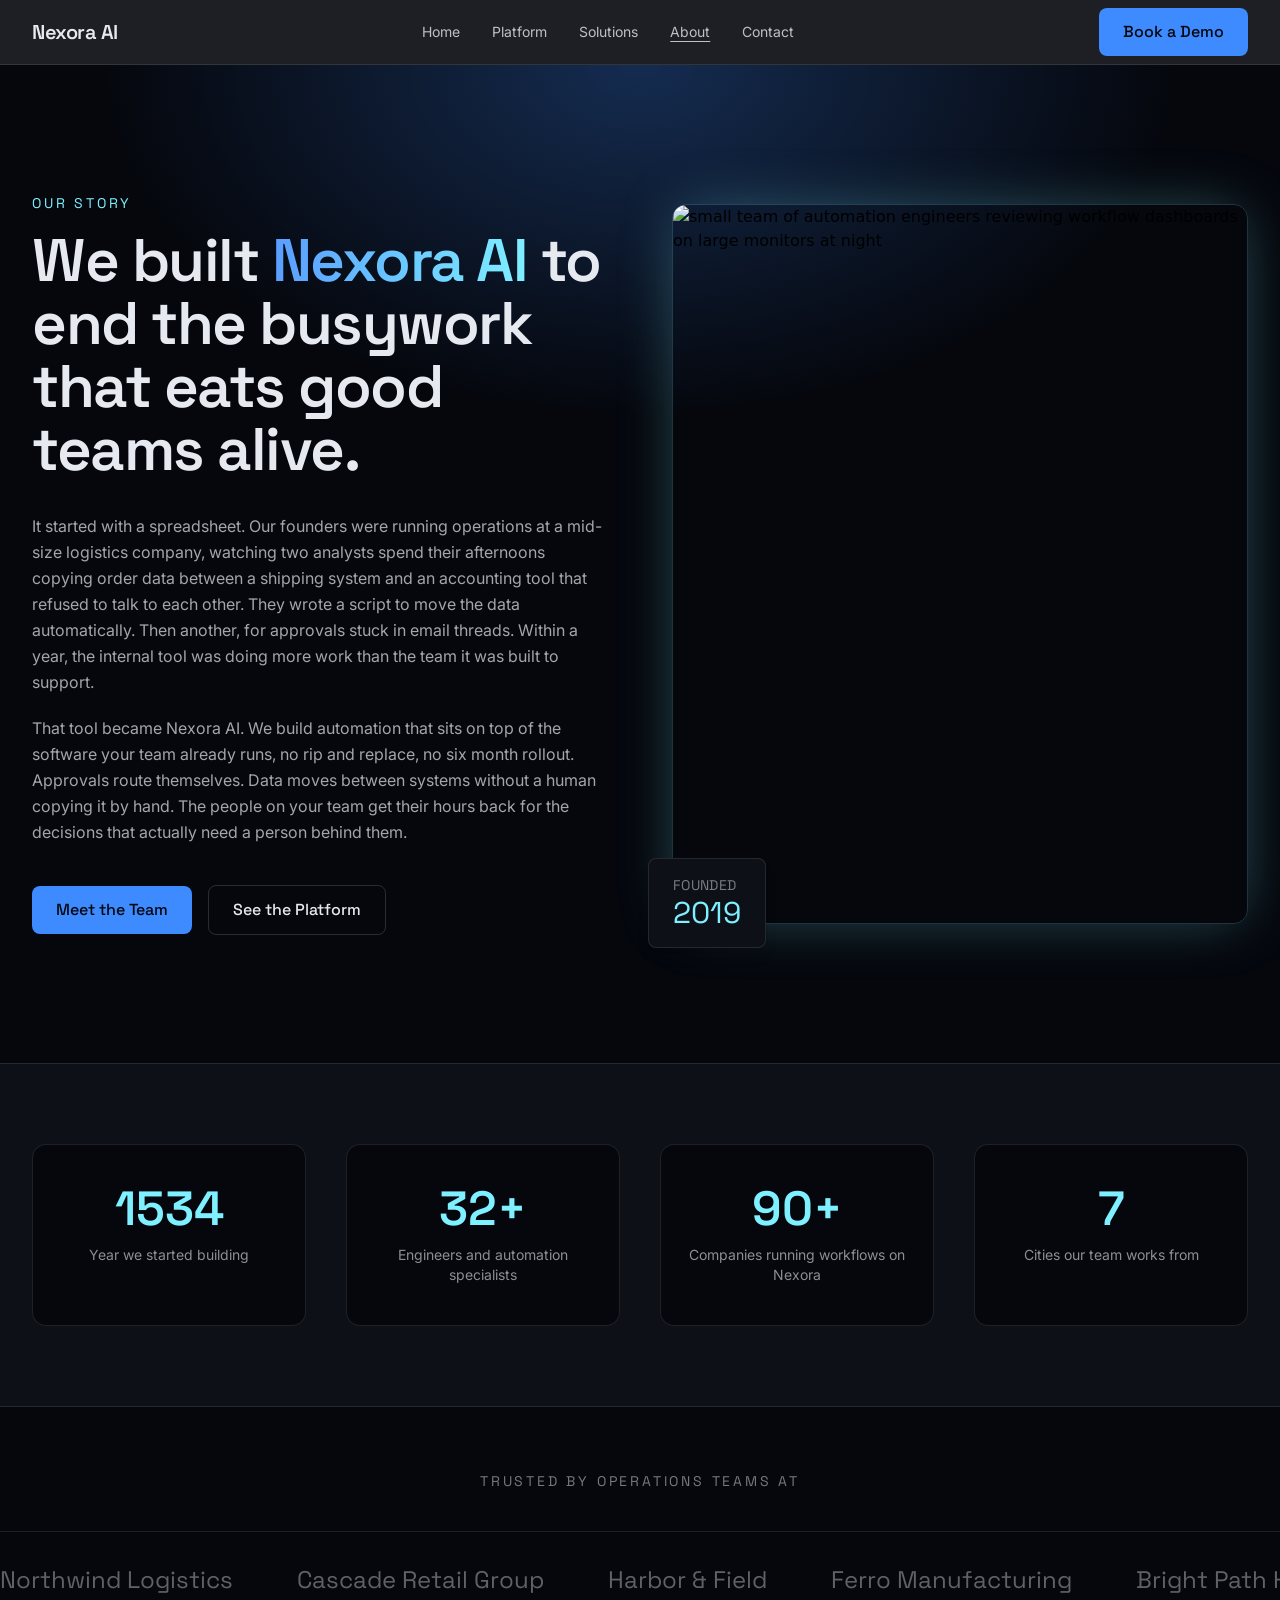
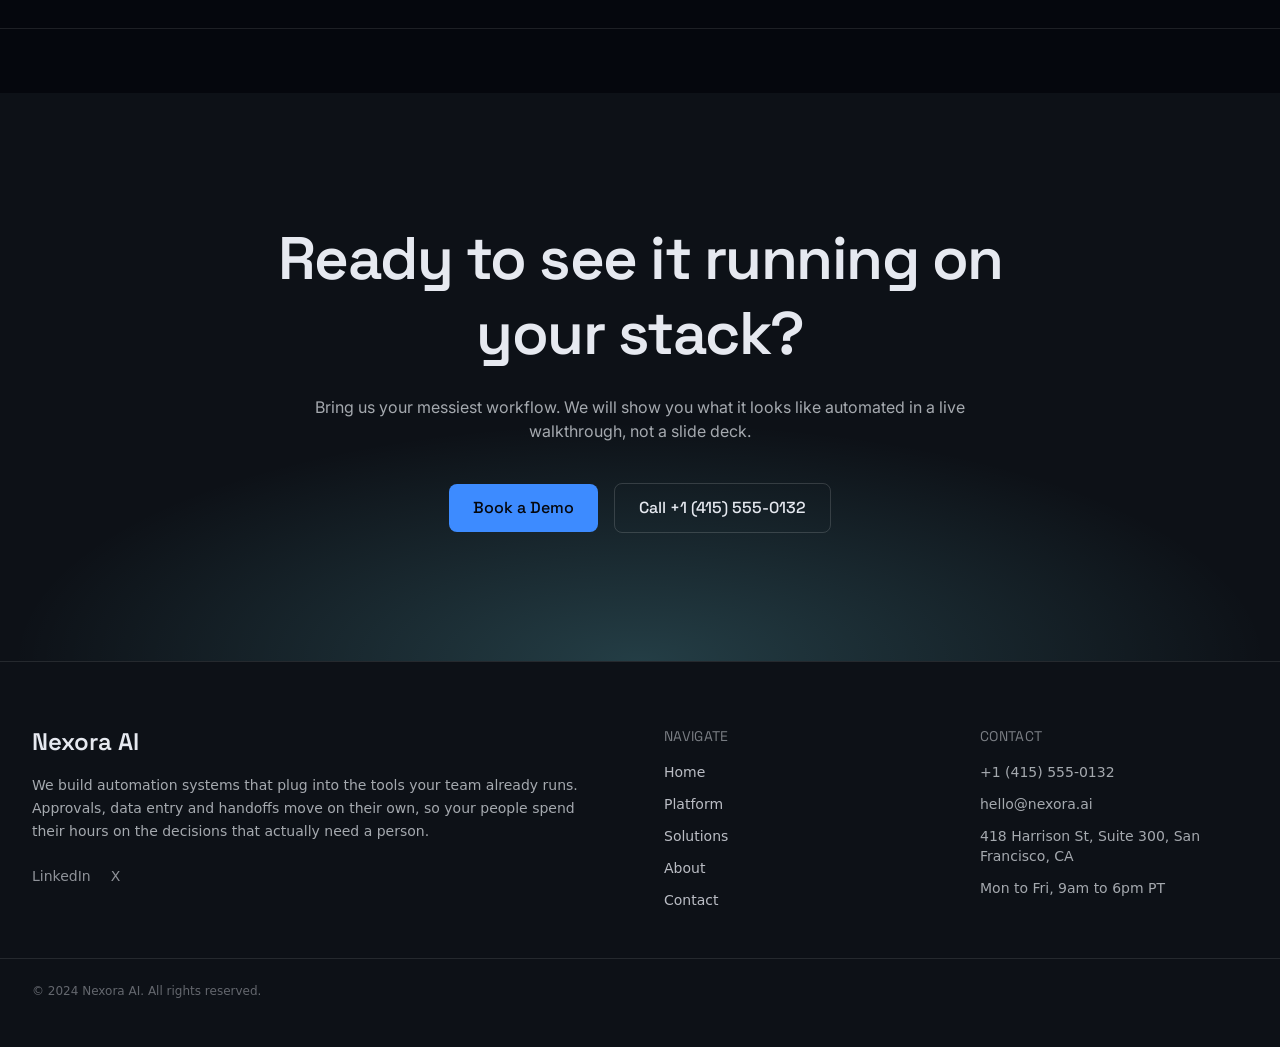
==== commit 24f48b53: "Site-wide edit via the Tibly widget" ====
--- a/about.html
+++ b/about.html
@@ -27,7 +27,8 @@
 </head>
 <body>
 <!-- block:header -->
-<header class="sticky top-0 z-30 border-b border-white/10 bg-[#05070d]/90 backdrop-blur">
+<header class="sticky top-0 z-30">
+  <div class="border-b border-white/10 bg-[#05070d]/90 backdrop-blur">
   <div class="mx-auto max-w-7xl px-4 sm:px-6 lg:px-8">
     
     <div class="flex h-16 items-center justify-between">
@@ -52,6 +53,7 @@
         </span>
       </label>
     </div>
+  </div>
 
     <div class="hidden peer-checked:flex md:hidden fixed inset-0 z-50 flex-col bg-[#05070d]">
       <div class="flex h-16 items-center justify-between border-b border-white/10 px-4 sm:px-6">
--- a/styles.css
+++ b/styles.css
@@ -1,2 +1,2 @@
 /*! tailwindcss v4.3.2 | MIT License | https://tailwindcss.com */
-@layer properties{@supports (((-webkit-hyphens:none)) and (not (margin-trim:inline))) or ((-moz-orient:inline) and (not (color:rgb(from red r g b)))){*,:before,:after,::backdrop{--tw-translate-x:0;--tw-translate-y:0;--tw-translate-z:0;--tw-space-y-reverse:0;--tw-border-style:solid;--tw-gradient-position:initial;--tw-gradient-from:#0000;--tw-gradient-via:#0000;--tw-gradient-to:#0000;--tw-gradient-stops:initial;--tw-gradient-via-stops:initial;--tw-gradient-from-position:0%;--tw-gradient-via-position:50%;--tw-gradient-to-position:100%;--tw-leading:initial;--tw-font-weight:initial;--tw-tracking:initial;--tw-shadow:0 0 #0000;--tw-shadow-color:initial;--tw-shadow-alpha:100%;--tw-inset-shadow:0 0 #0000;--tw-inset-shadow-color:initial;--tw-inset-shadow-alpha:100%;--tw-ring-color:initial;--tw-ring-shadow:0 0 #0000;--tw-inset-ring-color:initial;--tw-inset-ring-shadow:0 0 #0000;--tw-ring-inset:initial;--tw-ring-offset-width:0px;--tw-ring-offset-color:#fff;--tw-ring-offset-shadow:0 0 #0000;--tw-blur:initial;--tw-brightness:initial;--tw-contrast:initial;--tw-grayscale:initial;--tw-hue-rotate:initial;--tw-invert:initial;--tw-opacity:initial;--tw-saturate:initial;--tw-sepia:initial;--tw-drop-shadow:initial;--tw-drop-shadow-color:initial;--tw-drop-shadow-alpha:100%;--tw-drop-shadow-size:initial;--tw-backdrop-blur:initial;--tw-backdrop-brightness:initial;--tw-backdrop-contrast:initial;--tw-backdrop-grayscale:initial;--tw-backdrop-hue-rotate:initial;--tw-backdrop-invert:initial;--tw-backdrop-opacity:initial;--tw-backdrop-saturate:initial;--tw-backdrop-sepia:initial;--tw-duration:initial;--tw-ease:initial}}}@layer theme{:root,:host{--font-sans:ui-sans-serif, system-ui, sans-serif, "Apple Color Emoji", "Segoe UI Emoji", "Segoe UI Symbol", "Noto Color Emoji";--font-mono:ui-monospace, SFMono-Regular, Menlo, Monaco, Consolas, "Liberation Mono", "Courier New", monospace;--color-white:#fff;--spacing:.25rem;--container-xl:36rem;--container-2xl:42rem;--container-3xl:48rem;--container-4xl:56rem;--container-7xl:80rem;--text-xs:.75rem;--text-xs--line-height:calc(1 / .75);--text-sm:.875rem;--text-sm--line-height:calc(1.25 / .875);--text-base:1rem;--text-base--line-height:calc(1.5 / 1);--text-lg:1.125rem;--text-lg--line-height:calc(1.75 / 1.125);--text-xl:1.25rem;--text-xl--line-height:calc(1.75 / 1.25);--text-2xl:1.5rem;--text-2xl--line-height:calc(2 / 1.5);--text-3xl:1.875rem;--text-3xl--line-height:calc(2.25 / 1.875);--text-4xl:2.25rem;--text-4xl--line-height:calc(2.5 / 2.25);--text-5xl:3rem;--text-5xl--line-height:1;--text-6xl:3.75rem;--text-6xl--line-height:1;--text-7xl:4.5rem;--text-7xl--line-height:1;--font-weight-medium:500;--font-weight-semibold:600;--tracking-tight:-.025em;--tracking-wide:.025em;--tracking-widest:.1em;--leading-tight:1.25;--leading-relaxed:1.625;--radius-sm:4px;--radius-md:8px;--radius-lg:14px;--ease-in-out:cubic-bezier(.4, 0, .2, 1);--blur-3xl:64px;--aspect-video:16 / 9;--default-transition-duration:.15s;--default-transition-timing-function:cubic-bezier(.4, 0, .2, 1);--default-font-family:var(--font-sans);--default-mono-font-family:var(--font-mono);--color-brand-50:#eaf2ff;--color-brand-100:#d1e4ff;--color-brand-200:#a8cbff;--color-brand-300:#7bb0ff;--color-brand-400:#5a9dff;--color-brand-500:#3d8bff;--color-brand-600:#2f6fe0;--color-brand-700:#2456b3;--color-brand-800:#1b4086;--color-brand-900:#142d5e;--color-accent-50:#eafdff;--color-accent-100:#ccfaff;--color-accent-200:#99f4ff;--color-accent-300:#7ff0ff;--color-accent-400:#4fe2f7;--color-accent-500:#2bc9e0;--color-accent-600:#1ea3b8;--color-accent-700:#187e8e;--color-accent-800:#135f6b;--color-accent-900:#0d454e;--color-surface:#0d1117;--color-ink:#e6e9f0;--font-display:"Space Grotesk", sans-serif;--font-body:"Inter", sans-serif;--animate-kenburns:kenburns 18s ease-in-out infinite alternate;--animate-marquee:marquee 30s linear infinite;--animate-float:float 6s ease-in-out infinite;--animate-pulse-soft:pulse-soft 4s ease-in-out infinite;--animate-spin-slow:spin-slow 24s linear infinite}}@layer base{*,:after,:before,::backdrop{box-sizing:border-box;border:0 solid;margin:0;padding:0}::file-selector-button{box-sizing:border-box;border:0 solid;margin:0;padding:0}html,:host{-webkit-text-size-adjust:100%;tab-size:4;line-height:1.5;font-family:var(--default-font-family,ui-sans-serif, system-ui, sans-serif, "Apple Color Emoji", "Segoe UI Emoji", "Segoe UI Symbol", "Noto Color Emoji");font-feature-settings:var(--default-font-feature-settings,normal);font-variation-settings:var(--default-font-variation-settings,normal);-webkit-tap-highlight-color:transparent}hr{height:0;color:inherit;border-top-width:1px}abbr:where([title]){-webkit-text-decoration:underline dotted;text-decoration:underline dotted}h1,h2,h3,h4,h5,h6{font-size:inherit;font-weight:inherit}a{color:inherit;-webkit-text-decoration:inherit;-webkit-text-decoration:inherit;-webkit-text-decoration:inherit;text-decoration:inherit}b,strong{font-weight:bolder}code,kbd,samp,pre{font-family:var(--default-mono-font-family,ui-monospace, SFMono-Regular, Menlo, Monaco, Consolas, "Liberation Mono", "Courier New", monospace);font-feature-settings:var(--default-mono-font-feature-settings,normal);font-variation-settings:var(--default-mono-font-variation-settings,normal);font-size:1em}small{font-size:80%}sub,sup{vertical-align:baseline;font-size:75%;line-height:0;position:relative}sub{bottom:-.25em}sup{top:-.5em}table{text-indent:0;border-color:inherit;border-collapse:collapse}:-moz-focusring{outline:auto}progress{vertical-align:baseline}summary{display:list-item}ol,ul,menu{list-style:none}img,svg,video,canvas,audio,iframe,embed,object{vertical-align:middle;display:block}img,video{max-width:100%;height:auto}button,input,select,optgroup,textarea{font:inherit;font-feature-settings:inherit;font-variation-settings:inherit;letter-spacing:inherit;color:inherit;opacity:1;background-color:#0000;border-radius:0}::file-selector-button{font:inherit;font-feature-settings:inherit;font-variation-settings:inherit;letter-spacing:inherit;color:inherit;opacity:1;background-color:#0000;border-radius:0}:where(select:is([multiple],[size])) optgroup{font-weight:bolder}:where(select:is([multiple],[size])) optgroup option{padding-inline-start:20px}::file-selector-button{margin-inline-end:4px}::placeholder{opacity:1}@supports (not ((-webkit-appearance:-apple-pay-button))) or (contain-intrinsic-size:1px){::placeholder{color:currentColor}@supports (color:color-mix(in lab, red, red)){::placeholder{color:color-mix(in oklab, currentcolor 50%, transparent)}}}textarea{resize:vertical}::-webkit-search-decoration{-webkit-appearance:none}::-webkit-date-and-time-value{min-height:1lh;text-align:inherit}::-webkit-datetime-edit{display:inline-flex}::-webkit-datetime-edit-fields-wrapper{padding:0}::-webkit-datetime-edit{padding-block:0}::-webkit-datetime-edit-year-field{padding-block:0}::-webkit-datetime-edit-month-field{padding-block:0}::-webkit-datetime-edit-day-field{padding-block:0}::-webkit-datetime-edit-hour-field{padding-block:0}::-webkit-datetime-edit-minute-field{padding-block:0}::-webkit-datetime-edit-second-field{padding-block:0}::-webkit-datetime-edit-millisecond-field{padding-block:0}::-webkit-datetime-edit-meridiem-field{padding-block:0}::-webkit-calendar-picker-indicator{line-height:1}:-moz-ui-invalid{box-shadow:none}button,input:where([type=button],[type=reset],[type=submit]){appearance:button}::file-selector-button{appearance:button}::-webkit-inner-spin-button{height:auto}::-webkit-outer-spin-button{height:auto}[hidden]:where(:not([hidden=until-found])){display:none!important}}@layer components{.btn{border-radius:var(--radius-md);background-color:var(--color-brand-500);padding-inline:calc(var(--spacing) * 6);padding-block:calc(var(--spacing) * 3);font-family:var(--font-display);--tw-font-weight:var(--font-weight-medium);font-weight:var(--font-weight-medium);color:#05070d;transition-property:color,background-color,border-color,outline-color,text-decoration-color,fill,stroke,--tw-gradient-from,--tw-gradient-via,--tw-gradient-to,opacity,box-shadow,transform,translate,scale,rotate,filter,-webkit-backdrop-filter,backdrop-filter,display,content-visibility,overlay,pointer-events;transition-timing-function:var(--tw-ease,var(--default-transition-timing-function));transition-duration:var(--tw-duration,var(--default-transition-duration));--tw-duration:.3s;justify-content:center;align-items:center;transition-duration:.3s;display:inline-flex}@media (hover:hover){.btn:hover{--tw-translate-y:calc(var(--spacing) * -.5);translate:var(--tw-translate-x) var(--tw-translate-y);background-color:var(--color-accent-300)}}.btn:focus{--tw-ring-shadow:var(--tw-ring-inset,) 0 0 0 calc(2px + var(--tw-ring-offset-width)) var(--tw-ring-color,currentcolor);box-shadow:var(--tw-inset-shadow), var(--tw-inset-ring-shadow), var(--tw-ring-offset-shadow), var(--tw-ring-shadow), var(--tw-shadow);--tw-ring-color:var(--color-accent-300);--tw-ring-offset-width:2px;--tw-ring-offset-shadow:var(--tw-ring-inset,) 0 0 0 var(--tw-ring-offset-width) var(--tw-ring-offset-color);--tw-ring-offset-color:#05070d;--tw-outline-style:none;outline-style:none}.btn-secondary{border-radius:var(--radius-md);border-style:var(--tw-border-style);border-width:1px;border-color:#ffffff26;justify-content:center;align-items:center;display:inline-flex}@supports (color:color-mix(in lab, red, red)){.btn-secondary{border-color:color-mix(in oklab, var(--color-white) 15%, transparent)}}.btn-secondary{padding-inline:calc(var(--spacing) * 6);padding-block:calc(var(--spacing) * 3);font-family:var(--font-display);--tw-font-weight:var(--font-weight-medium);font-weight:var(--font-weight-medium);color:var(--color-ink);transition-property:color,background-color,border-color,outline-color,text-decoration-color,fill,stroke,--tw-gradient-from,--tw-gradient-via,--tw-gradient-to,opacity,box-shadow,transform,translate,scale,rotate,filter,-webkit-backdrop-filter,backdrop-filter,display,content-visibility,overlay,pointer-events;transition-timing-function:var(--tw-ease,var(--default-transition-timing-function));transition-duration:var(--tw-duration,var(--default-transition-duration));--tw-duration:.3s;transition-duration:.3s}@media (hover:hover){.btn-secondary:hover{border-color:var(--color-accent-300);color:var(--color-accent-300)}}.card{border-radius:var(--radius-lg);border-style:var(--tw-border-style);border-width:1px;border-color:#ffffff1a}@supports (color:color-mix(in lab, red, red)){.card{border-color:color-mix(in oklab, var(--color-white) 10%, transparent)}}.card{background-color:var(--color-surface);padding:calc(var(--spacing) * 6);transition-property:color,background-color,border-color,outline-color,text-decoration-color,fill,stroke,--tw-gradient-from,--tw-gradient-via,--tw-gradient-to,opacity,box-shadow,transform,translate,scale,rotate,filter,-webkit-backdrop-filter,backdrop-filter,display,content-visibility,overlay,pointer-events;transition-timing-function:var(--tw-ease,var(--default-transition-timing-function));transition-duration:var(--tw-duration,var(--default-transition-duration));--tw-duration:.3s;transition-duration:.3s}@media (hover:hover){.card:hover{border-color:#7ff0ff66}@supports (color:color-mix(in lab, red, red)){.card:hover{border-color:color-mix(in oklab, var(--color-accent-300) 40%, transparent)}}}}@layer utilities{.pointer-events-none{pointer-events:none}.sr-only{clip-path:inset(50%);white-space:nowrap;border-width:0;width:1px;height:1px;margin:-1px;padding:0;position:absolute;overflow:hidden}.absolute{position:absolute}.fixed{position:fixed}.relative{position:relative}.sticky{position:sticky}.inset-0{inset:0}.inset-x-0{inset-inline:0}.-top-40{top:calc(var(--spacing) * -40)}.top-0{top:0}.top-1\/2{top:50%}.top-1\/3{top:33.3333%}.right-0{right:0}.-bottom-6{bottom:calc(var(--spacing) * -6)}.-bottom-32{bottom:calc(var(--spacing) * -32)}.bottom-0{bottom:0}.-left-6{left:calc(var(--spacing) * -6)}.-left-24{left:calc(var(--spacing) * -24)}.left-0{left:0}.left-1\/2{left:50%}.z-10{z-index:10}.z-30{z-index:30}.z-40{z-index:40}.z-50{z-index:50}.mx-auto{margin-inline:auto}.mt-1{margin-top:var(--spacing)}.mt-2{margin-top:calc(var(--spacing) * 2)}.mt-3{margin-top:calc(var(--spacing) * 3)}.mt-4{margin-top:calc(var(--spacing) * 4)}.mt-5{margin-top:calc(var(--spacing) * 5)}.mt-6{margin-top:calc(var(--spacing) * 6)}.mt-8{margin-top:calc(var(--spacing) * 8)}.mt-10{margin-top:calc(var(--spacing) * 10)}.mt-12{margin-top:calc(var(--spacing) * 12)}.mt-14{margin-top:calc(var(--spacing) * 14)}.mt-16{margin-top:calc(var(--spacing) * 16)}.mt-auto{margin-top:auto}.mb-4{margin-bottom:calc(var(--spacing) * 4)}.block{display:block}.flex{display:flex}.grid{display:grid}.hidden{display:none}.aspect-\[4\/3\]{aspect-ratio:4/3}.aspect-\[4\/5\]{aspect-ratio:4/5}.aspect-video{aspect-ratio:var(--aspect-video)}.h-0\.5{height:calc(var(--spacing) * .5)}.h-1\.5{height:calc(var(--spacing) * 1.5)}.h-2{height:calc(var(--spacing) * 2)}.h-6{height:calc(var(--spacing) * 6)}.h-10{height:calc(var(--spacing) * 10)}.h-16{height:calc(var(--spacing) * 16)}.h-64{height:calc(var(--spacing) * 64)}.h-72{height:calc(var(--spacing) * 72)}.h-\[32rem\]{height:32rem}.h-\[500px\]{height:500px}.h-\[600px\]{height:600px}.h-full{height:100%}.w-1\.5{width:calc(var(--spacing) * 1.5)}.w-2{width:calc(var(--spacing) * 2)}.w-6{width:calc(var(--spacing) * 6)}.w-10{width:calc(var(--spacing) * 10)}.w-64{width:calc(var(--spacing) * 64)}.w-72{width:calc(var(--spacing) * 72)}.w-\[32rem\]{width:32rem}.w-\[500px\]{width:500px}.w-\[600px\]{width:600px}.w-full{width:100%}.w-max{width:max-content}.max-w-2xl{max-width:var(--container-2xl)}.max-w-3xl{max-width:var(--container-3xl)}.max-w-4xl{max-width:var(--container-4xl)}.max-w-7xl{max-width:var(--container-7xl)}.max-w-prose{max-width:65ch}.max-w-xl{max-width:var(--container-xl)}.shrink-0{flex-shrink:0}.-translate-x-1\/2{--tw-translate-x:calc(calc(1 / 2 * 100%) * -1);translate:var(--tw-translate-x) var(--tw-translate-y)}.-translate-y-1\/2{--tw-translate-y:calc(calc(1 / 2 * 100%) * -1);translate:var(--tw-translate-x) var(--tw-translate-y)}.-translate-y-1\/3{--tw-translate-y:calc(calc(1 / 3 * 100%) * -1);translate:var(--tw-translate-x) var(--tw-translate-y)}.-rotate-45{rotate:-45deg}.rotate-45{rotate:45deg}.animate-float{animation:var(--animate-float)}.animate-marquee{animation:var(--animate-marquee)}.animate-pulse-soft{animation:var(--animate-pulse-soft)}.cursor-pointer{cursor:pointer}.grid-cols-1{grid-template-columns:repeat(1,minmax(0,1fr))}.grid-cols-2{grid-template-columns:repeat(2,minmax(0,1fr))}.flex-col{flex-direction:column}.flex-wrap{flex-wrap:wrap}.items-center{align-items:center}.items-start{align-items:flex-start}.justify-between{justify-content:space-between}.justify-center{justify-content:center}.gap-1{gap:var(--spacing)}.gap-2{gap:calc(var(--spacing) * 2)}.gap-3{gap:calc(var(--spacing) * 3)}.gap-4{gap:calc(var(--spacing) * 4)}.gap-5{gap:calc(var(--spacing) * 5)}.gap-6{gap:calc(var(--spacing) * 6)}.gap-8{gap:calc(var(--spacing) * 8)}.gap-10{gap:calc(var(--spacing) * 10)}.gap-12{gap:calc(var(--spacing) * 12)}.gap-14{gap:calc(var(--spacing) * 14)}.gap-16{gap:calc(var(--spacing) * 16)}:where(.space-y-3>:not(:last-child)){--tw-space-y-reverse:0;margin-block-start:calc(calc(var(--spacing) * 3) * var(--tw-space-y-reverse));margin-block-end:calc(calc(var(--spacing) * 3) * calc(1 - var(--tw-space-y-reverse)))}:where(.space-y-4>:not(:last-child)){--tw-space-y-reverse:0;margin-block-start:calc(calc(var(--spacing) * 4) * var(--tw-space-y-reverse));margin-block-end:calc(calc(var(--spacing) * 4) * calc(1 - var(--tw-space-y-reverse)))}:where(.space-y-5>:not(:last-child)){--tw-space-y-reverse:0;margin-block-start:calc(calc(var(--spacing) * 5) * var(--tw-space-y-reverse));margin-block-end:calc(calc(var(--spacing) * 5) * calc(1 - var(--tw-space-y-reverse)))}.overflow-hidden{overflow:hidden}.rounded-full{border-radius:3.40282e38px}.rounded-lg{border-radius:var(--radius-lg)}.rounded-md{border-radius:var(--radius-md)}.border{border-style:var(--tw-border-style);border-width:1px}.border-0{border-style:var(--tw-border-style);border-width:0}.border-y{border-block-style:var(--tw-border-style);border-block-width:1px}.border-t{border-top-style:var(--tw-border-style);border-top-width:1px}.border-b{border-bottom-style:var(--tw-border-style);border-bottom-width:1px}.border-accent-300\/15{border-color:#7ff0ff26}@supports (color:color-mix(in lab, red, red)){.border-accent-300\/15{border-color:color-mix(in oklab, var(--color-accent-300) 15%, transparent)}}.border-accent-300\/20{border-color:#7ff0ff33}@supports (color:color-mix(in lab, red, red)){.border-accent-300\/20{border-color:color-mix(in oklab, var(--color-accent-300) 20%, transparent)}}.border-accent-300\/25{border-color:#7ff0ff40}@supports (color:color-mix(in lab, red, red)){.border-accent-300\/25{border-color:color-mix(in oklab, var(--color-accent-300) 25%, transparent)}}.border-accent-300\/30{border-color:#7ff0ff4d}@supports (color:color-mix(in lab, red, red)){.border-accent-300\/30{border-color:color-mix(in oklab, var(--color-accent-300) 30%, transparent)}}.border-white\/10{border-color:#ffffff1a}@supports (color:color-mix(in lab, red, red)){.border-white\/10{border-color:color-mix(in oklab, var(--color-white) 10%, transparent)}}.border-white\/15{border-color:#ffffff26}@supports (color:color-mix(in lab, red, red)){.border-white\/15{border-color:color-mix(in oklab, var(--color-white) 15%, transparent)}}.bg-\[\#05070d\]{background-color:#05070d}.bg-\[\#05070d\]\/90{background-color:oklab(12.9007% -.000946336 -.0149496/.9)}.bg-accent-300{background-color:var(--color-accent-300)}.bg-accent-300\/10{background-color:#7ff0ff1a}@supports (color:color-mix(in lab, red, red)){.bg-accent-300\/10{background-color:color-mix(in oklab, var(--color-accent-300) 10%, transparent)}}.bg-brand-500{background-color:var(--color-brand-500)}.bg-brand-500\/20{background-color:#3d8bff33}@supports (color:color-mix(in lab, red, red)){.bg-brand-500\/20{background-color:color-mix(in oklab, var(--color-brand-500) 20%, transparent)}}.bg-ink{background-color:var(--color-ink)}.bg-surface{background-color:var(--color-surface)}.bg-surface\/60{background-color:#0d111799}@supports (color:color-mix(in lab, red, red)){.bg-surface\/60{background-color:color-mix(in oklab, var(--color-surface) 60%, transparent)}}.bg-surface\/85{background-color:#0d1117d9}@supports (color:color-mix(in lab, red, red)){.bg-surface\/85{background-color:color-mix(in oklab, var(--color-surface) 85%, transparent)}}.bg-gradient-to-b{--tw-gradient-position:to bottom in oklab;background-image:linear-gradient(var(--tw-gradient-stops))}.bg-gradient-to-r{--tw-gradient-position:to right in oklab;background-image:linear-gradient(var(--tw-gradient-stops))}.bg-\[radial-gradient\(circle_at_50\%_0\%\,rgba\(61\,139\,255\,0\.18\)\,transparent_60\%\)\]{background-image:radial-gradient(circle at 50% 0,#3d8bff2e,#0000 60%)}.bg-\[radial-gradient\(circle_at_50\%_50\%\,rgba\(61\,139\,255\,0\.2\)\,transparent_65\%\)\]{background-image:radial-gradient(circle,#3d8bff33,#0000 65%)}.bg-\[radial-gradient\(circle_at_center\,var\(--color-brand-700\)\,transparent_70\%\)\]{background-image:radial-gradient(circle at center,var(--color-brand-700),transparent 70%)}.bg-\[radial-gradient\(ellipse_40\%_40\%_at_100\%_100\%\,rgba\(127\,240\,255\,0\.12\)\,transparent_70\%\)\]{background-image:radial-gradient(40% 40% at 100% 100%,#7ff0ff1f,#0000 70%)}.bg-\[radial-gradient\(ellipse_60\%_50\%_at_50\%_0\%\,rgba\(61\,139\,255\,0\.22\)\,transparent_70\%\)\]{background-image:radial-gradient(60% 50% at 50% 0,#3d8bff38,#0000 70%)}.bg-\[radial-gradient\(ellipse_60\%_50\%_at_50\%_0\%\,rgba\(61\,139\,255\,0\.28\)\,transparent_70\%\)\]{background-image:radial-gradient(60% 50% at 50% 0,#3d8bff47,#0000 70%)}.bg-\[radial-gradient\(ellipse_70\%_60\%_at_50\%_100\%\,rgba\(127\,240\,255\,0\.2\)\,transparent_70\%\)\]{background-image:radial-gradient(70% 60% at 50% 100%,#7ff0ff33,#0000 70%)}.bg-\[radial-gradient\(ellipse_at_50\%_0\%\,rgba\(61\,139\,255\,0\.25\)\,transparent_60\%\)\]{background-image:radial-gradient(at 50% 0,#3d8bff40,#0000 60%)}.from-\[\#05070d\]\/70{--tw-gradient-from:oklab(12.9007% -.000946336 -.0149496/.7);--tw-gradient-stops:var(--tw-gradient-via-stops,var(--tw-gradient-position), var(--tw-gradient-from) var(--tw-gradient-from-position), var(--tw-gradient-to) var(--tw-gradient-to-position))}.from-brand-400{--tw-gradient-from:var(--color-brand-400);--tw-gradient-stops:var(--tw-gradient-via-stops,var(--tw-gradient-position), var(--tw-gradient-from) var(--tw-gradient-from-position), var(--tw-gradient-to) var(--tw-gradient-to-position))}.via-\[\#05070d\]\/60{--tw-gradient-via:oklab(12.9007% -.000946335 -.0149496/.6);--tw-gradient-via-stops:var(--tw-gradient-position), var(--tw-gradient-from) var(--tw-gradient-from-position), var(--tw-gradient-via) var(--tw-gradient-via-position), var(--tw-gradient-to) var(--tw-gradient-to-position);--tw-gradient-stops:var(--tw-gradient-via-stops)}.to-\[\#05070d\]{--tw-gradient-to:#05070d;--tw-gradient-stops:var(--tw-gradient-via-stops,var(--tw-gradient-position), var(--tw-gradient-from) var(--tw-gradient-from-position), var(--tw-gradient-to) var(--tw-gradient-to-position))}.to-accent-300{--tw-gradient-to:var(--color-accent-300);--tw-gradient-stops:var(--tw-gradient-via-stops,var(--tw-gradient-position), var(--tw-gradient-from) var(--tw-gradient-from-position), var(--tw-gradient-to) var(--tw-gradient-to-position))}.\[mask-image\:linear-gradient\(to_right\,transparent\,black_8\%\,black_92\%\,transparent\)\]{-webkit-mask-image:linear-gradient(90deg,#0000,#000 8% 92%,#0000);mask-image:linear-gradient(90deg,#0000,#000 8% 92%,#0000)}.bg-clip-text{-webkit-background-clip:text;background-clip:text}.object-cover{object-fit:cover}.p-6{padding:calc(var(--spacing) * 6)}.p-8{padding:calc(var(--spacing) * 8)}.px-2{padding-inline:calc(var(--spacing) * 2)}.px-4{padding-inline:calc(var(--spacing) * 4)}.px-5{padding-inline:calc(var(--spacing) * 5)}.px-6{padding-inline:calc(var(--spacing) * 6)}.px-8{padding-inline:calc(var(--spacing) * 8)}.py-0\.5{padding-block:calc(var(--spacing) * .5)}.py-2{padding-block:calc(var(--spacing) * 2)}.py-3{padding-block:calc(var(--spacing) * 3)}.py-4{padding-block:calc(var(--spacing) * 4)}.py-6{padding-block:calc(var(--spacing) * 6)}.py-8{padding-block:calc(var(--spacing) * 8)}.py-10{padding-block:calc(var(--spacing) * 10)}.py-12{padding-block:calc(var(--spacing) * 12)}.py-16{padding-block:calc(var(--spacing) * 16)}.py-20{padding-block:calc(var(--spacing) * 20)}.py-24{padding-block:calc(var(--spacing) * 24)}.pt-6{padding-top:calc(var(--spacing) * 6)}.pt-10{padding-top:calc(var(--spacing) * 10)}.pt-12{padding-top:calc(var(--spacing) * 12)}.pt-16{padding-top:calc(var(--spacing) * 16)}.pt-20{padding-top:calc(var(--spacing) * 20)}.pb-4{padding-bottom:calc(var(--spacing) * 4)}.pb-12{padding-bottom:calc(var(--spacing) * 12)}.pb-24{padding-bottom:calc(var(--spacing) * 24)}.pb-28{padding-bottom:calc(var(--spacing) * 28)}.text-center{text-align:center}.text-left{text-align:left}.font-body{font-family:var(--font-body)}.font-display{font-family:var(--font-display)}.text-2xl{font-size:var(--text-2xl);line-height:var(--tw-leading,var(--text-2xl--line-height))}.text-3xl{font-size:var(--text-3xl);line-height:var(--tw-leading,var(--text-3xl--line-height))}.text-4xl{font-size:var(--text-4xl);line-height:var(--tw-leading,var(--text-4xl--line-height))}.text-5xl{font-size:var(--text-5xl);line-height:var(--tw-leading,var(--text-5xl--line-height))}.text-6xl{font-size:var(--text-6xl);line-height:var(--tw-leading,var(--text-6xl--line-height))}.text-base{font-size:var(--text-base);line-height:var(--tw-leading,var(--text-base--line-height))}.text-lg{font-size:var(--text-lg);line-height:var(--tw-leading,var(--text-lg--line-height))}.text-sm{font-size:var(--text-sm);line-height:var(--tw-leading,var(--text-sm--line-height))}.text-xl{font-size:var(--text-xl);line-height:var(--tw-leading,var(--text-xl--line-height))}.text-xs{font-size:var(--text-xs);line-height:var(--tw-leading,var(--text-xs--line-height))}.leading-\[1\.05\]{--tw-leading:1.05;line-height:1.05}.leading-relaxed{--tw-leading:var(--leading-relaxed);line-height:var(--leading-relaxed)}.leading-tight{--tw-leading:var(--leading-tight);line-height:var(--leading-tight)}.font-medium{--tw-font-weight:var(--font-weight-medium);font-weight:var(--font-weight-medium)}.font-semibold{--tw-font-weight:var(--font-weight-semibold);font-weight:var(--font-weight-semibold)}.tracking-\[0\.2em\]{--tw-tracking:.2em;letter-spacing:.2em}.tracking-\[0\.3em\]{--tw-tracking:.3em;letter-spacing:.3em}.tracking-tight{--tw-tracking:var(--tracking-tight);letter-spacing:var(--tracking-tight)}.tracking-wide{--tw-tracking:var(--tracking-wide);letter-spacing:var(--tracking-wide)}.tracking-widest{--tw-tracking:var(--tracking-widest);letter-spacing:var(--tracking-widest)}.whitespace-nowrap{white-space:nowrap}.text-\[\#05070d\]{color:#05070d}.text-accent-300{color:var(--color-accent-300)}.text-accent-300\/40{color:#7ff0ff66}@supports (color:color-mix(in lab, red, red)){.text-accent-300\/40{color:color-mix(in oklab, var(--color-accent-300) 40%, transparent)}}.text-ink{color:var(--color-ink)}.text-ink\/20{color:#e6e9f033}@supports (color:color-mix(in lab, red, red)){.text-ink\/20{color:color-mix(in oklab, var(--color-ink) 20%, transparent)}}.text-ink\/30{color:#e6e9f04d}@supports (color:color-mix(in lab, red, red)){.text-ink\/30{color:color-mix(in oklab, var(--color-ink) 30%, transparent)}}.text-ink\/40{color:#e6e9f066}@supports (color:color-mix(in lab, red, red)){.text-ink\/40{color:color-mix(in oklab, var(--color-ink) 40%, transparent)}}.text-ink\/50{color:#e6e9f080}@supports (color:color-mix(in lab, red, red)){.text-ink\/50{color:color-mix(in oklab, var(--color-ink) 50%, transparent)}}.text-ink\/60{color:#e6e9f099}@supports (color:color-mix(in lab, red, red)){.text-ink\/60{color:color-mix(in oklab, var(--color-ink) 60%, transparent)}}.text-ink\/65{color:#e6e9f0a6}@supports (color:color-mix(in lab, red, red)){.text-ink\/65{color:color-mix(in oklab, var(--color-ink) 65%, transparent)}}.text-ink\/70{color:#e6e9f0b3}@supports (color:color-mix(in lab, red, red)){.text-ink\/70{color:color-mix(in oklab, var(--color-ink) 70%, transparent)}}.text-ink\/75{color:#e6e9f0bf}@supports (color:color-mix(in lab, red, red)){.text-ink\/75{color:color-mix(in oklab, var(--color-ink) 75%, transparent)}}.text-ink\/80{color:#e6e9f0cc}@supports (color:color-mix(in lab, red, red)){.text-ink\/80{color:color-mix(in oklab, var(--color-ink) 80%, transparent)}}.text-transparent{color:#0000}.uppercase{text-transform:uppercase}.opacity-30{opacity:.3}.opacity-40{opacity:.4}.opacity-60{opacity:.6}.shadow-\[0_0_40px_-10px_rgba\(127\,240\,255\,0\.25\)\]{--tw-shadow:0 0 40px -10px var(--tw-shadow-color,#7ff0ff40);box-shadow:var(--tw-inset-shadow), var(--tw-inset-ring-shadow), var(--tw-ring-offset-shadow), var(--tw-ring-shadow), var(--tw-shadow)}.shadow-\[0_0_50px_-10px_rgba\(127\,240\,255\,0\.25\)\]{--tw-shadow:0 0 50px -10px var(--tw-shadow-color,#7ff0ff40);box-shadow:var(--tw-inset-shadow), var(--tw-inset-ring-shadow), var(--tw-ring-offset-shadow), var(--tw-ring-shadow), var(--tw-shadow)}.shadow-\[0_0_50px_-12px_rgba\(127\,240\,255\,0\.3\)\]{--tw-shadow:0 0 50px -12px var(--tw-shadow-color,#7ff0ff4d);box-shadow:var(--tw-inset-shadow), var(--tw-inset-ring-shadow), var(--tw-ring-offset-shadow), var(--tw-ring-shadow), var(--tw-shadow)}.shadow-\[0_0_60px_-10px_rgba\(127\,240\,255\,0\.35\)\]{--tw-shadow:0 0 60px -10px var(--tw-shadow-color,#7ff0ff59);box-shadow:var(--tw-inset-shadow), var(--tw-inset-ring-shadow), var(--tw-ring-offset-shadow), var(--tw-ring-shadow), var(--tw-shadow)}.shadow-\[0_0_60px_-15px_rgba\(127\,240\,255\,0\.35\)\]{--tw-shadow:0 0 60px -15px var(--tw-shadow-color,#7ff0ff59);box-shadow:var(--tw-inset-shadow), var(--tw-inset-ring-shadow), var(--tw-ring-offset-shadow), var(--tw-ring-shadow), var(--tw-shadow)}.shadow-lg{--tw-shadow:0 10px 15px -3px var(--tw-shadow-color,#0000001a), 0 4px 6px -4px var(--tw-shadow-color,#0000001a);box-shadow:var(--tw-inset-shadow), var(--tw-inset-ring-shadow), var(--tw-ring-offset-shadow), var(--tw-ring-shadow), var(--tw-shadow)}.blur-3xl{--tw-blur:blur(var(--blur-3xl));filter:var(--tw-blur,) var(--tw-brightness,) var(--tw-contrast,) var(--tw-grayscale,) var(--tw-hue-rotate,) var(--tw-invert,) var(--tw-saturate,) var(--tw-sepia,) var(--tw-drop-shadow,)}.backdrop-blur{--tw-backdrop-blur:blur(8px);-webkit-backdrop-filter:var(--tw-backdrop-blur,) var(--tw-backdrop-brightness,) var(--tw-backdrop-contrast,) var(--tw-backdrop-grayscale,) var(--tw-backdrop-hue-rotate,) var(--tw-backdrop-invert,) var(--tw-backdrop-opacity,) var(--tw-backdrop-saturate,) var(--tw-backdrop-sepia,);backdrop-filter:var(--tw-backdrop-blur,) var(--tw-backdrop-brightness,) var(--tw-backdrop-contrast,) var(--tw-backdrop-grayscale,) var(--tw-backdrop-hue-rotate,) var(--tw-backdrop-invert,) var(--tw-backdrop-opacity,) var(--tw-backdrop-saturate,) var(--tw-backdrop-sepia,)}.transition{transition-property:color,background-color,border-color,outline-color,text-decoration-color,fill,stroke,--tw-gradient-from,--tw-gradient-via,--tw-gradient-to,opacity,box-shadow,transform,translate,scale,rotate,filter,-webkit-backdrop-filter,backdrop-filter,display,content-visibility,overlay,pointer-events;transition-timing-function:var(--tw-ease,var(--default-transition-timing-function));transition-duration:var(--tw-duration,var(--default-transition-duration))}.duration-300{--tw-duration:.3s;transition-duration:.3s}.ease-in-out{--tw-ease:var(--ease-in-out);transition-timing-function:var(--ease-in-out)}.\[-webkit-text-stroke\:1px_var\(--color-accent-300\)\]{-webkit-text-stroke:1px var(--color-accent-300)}.peer-checked\:flex:is(:where(.peer):checked~*){display:flex}.peer-checked\:-rotate-45:is(:where(.peer):checked~*){rotate:-45deg}.peer-checked\:rotate-45:is(:where(.peer):checked~*){rotate:45deg}.peer-checked\:opacity-0:is(:where(.peer):checked~*){opacity:0}.placeholder\:text-ink\/40::placeholder{color:#e6e9f066}@supports (color:color-mix(in lab, red, red)){.placeholder\:text-ink\/40::placeholder{color:color-mix(in oklab, var(--color-ink) 40%, transparent)}}@media (hover:hover){.hover\:border-accent-300\/40:hover{border-color:#7ff0ff66}@supports (color:color-mix(in lab, red, red)){.hover\:border-accent-300\/40:hover{border-color:color-mix(in oklab, var(--color-accent-300) 40%, transparent)}}.hover\:bg-accent-300:hover{background-color:var(--color-accent-300)}.hover\:text-accent-200:hover{color:var(--color-accent-200)}.hover\:text-accent-300:hover{color:var(--color-accent-300)}}.focus\:border-accent-300:focus{border-color:var(--color-accent-300)}.focus\:ring-1:focus{--tw-ring-shadow:var(--tw-ring-inset,) 0 0 0 calc(1px + var(--tw-ring-offset-width)) var(--tw-ring-color,currentcolor);box-shadow:var(--tw-inset-shadow), var(--tw-inset-ring-shadow), var(--tw-ring-offset-shadow), var(--tw-ring-shadow), var(--tw-shadow)}.focus\:ring-accent-300:focus{--tw-ring-color:var(--color-accent-300)}.focus\:outline-none:focus{--tw-outline-style:none;outline-style:none}.data-\[state\=closed\]\:bg-white\/10[data-state=closed]{background-color:#ffffff1a}@supports (color:color-mix(in lab, red, red)){.data-\[state\=closed\]\:bg-white\/10[data-state=closed]{background-color:color-mix(in oklab, var(--color-white) 10%, transparent)}}.data-\[state\=closed\]\:text-ink\/50[data-state=closed]{color:#e6e9f080}@supports (color:color-mix(in lab, red, red)){.data-\[state\=closed\]\:text-ink\/50[data-state=closed]{color:color-mix(in oklab, var(--color-ink) 50%, transparent)}}.data-\[state\=open\]\:bg-accent-300\/20[data-state=open]{background-color:#7ff0ff33}@supports (color:color-mix(in lab, red, red)){.data-\[state\=open\]\:bg-accent-300\/20[data-state=open]{background-color:color-mix(in oklab, var(--color-accent-300) 20%, transparent)}}.data-\[state\=open\]\:text-accent-300[data-state=open]{color:var(--color-accent-300)}@media (min-width:40rem){.sm\:block{display:block}.sm\:w-auto{width:auto}.sm\:grid-cols-2{grid-template-columns:repeat(2,minmax(0,1fr))}.sm\:grid-cols-3{grid-template-columns:repeat(3,minmax(0,1fr))}.sm\:flex-row{flex-direction:row}.sm\:px-6{padding-inline:calc(var(--spacing) * 6)}.sm\:py-20{padding-block:calc(var(--spacing) * 20)}.sm\:py-24{padding-block:calc(var(--spacing) * 24)}.sm\:py-28{padding-block:calc(var(--spacing) * 28)}.sm\:py-32{padding-block:calc(var(--spacing) * 32)}.sm\:pt-28{padding-top:calc(var(--spacing) * 28)}.sm\:pb-32{padding-bottom:calc(var(--spacing) * 32)}.sm\:text-5xl{font-size:var(--text-5xl);line-height:var(--tw-leading,var(--text-5xl--line-height))}.sm\:text-6xl{font-size:var(--text-6xl);line-height:var(--tw-leading,var(--text-6xl--line-height))}.sm\:text-7xl{font-size:var(--text-7xl);line-height:var(--tw-leading,var(--text-7xl--line-height))}.sm\:text-lg{font-size:var(--text-lg);line-height:var(--tw-leading,var(--text-lg--line-height))}}@media (min-width:48rem){.md\:col-span-2{grid-column:span 2/span 2}.md\:block{display:block}.md\:flex{display:flex}.md\:hidden{display:none}.md\:grid-cols-2{grid-template-columns:repeat(2,minmax(0,1fr))}.md\:grid-cols-4{grid-template-columns:repeat(4,minmax(0,1fr))}.md\:gap-8{gap:calc(var(--spacing) * 8)}.md\:gap-12{gap:calc(var(--spacing) * 12)}.md\:p-8{padding:calc(var(--spacing) * 8)}.md\:py-28{padding-block:calc(var(--spacing) * 28)}.md\:py-32{padding-block:calc(var(--spacing) * 32)}.md\:pt-28{padding-top:calc(var(--spacing) * 28)}.md\:pb-12{padding-bottom:calc(var(--spacing) * 12)}.md\:pb-24{padding-bottom:calc(var(--spacing) * 24)}.md\:text-3xl{font-size:var(--text-3xl);line-height:var(--tw-leading,var(--text-3xl--line-height))}.md\:text-5xl{font-size:var(--text-5xl);line-height:var(--tw-leading,var(--text-5xl--line-height))}.md\:text-6xl{font-size:var(--text-6xl);line-height:var(--tw-leading,var(--text-6xl--line-height))}.md\:text-7xl{font-size:var(--text-7xl);line-height:var(--tw-leading,var(--text-7xl--line-height))}.md\:text-lg{font-size:var(--text-lg);line-height:var(--tw-leading,var(--text-lg--line-height))}}@media (min-width:64rem){.lg\:grid-cols-2{grid-template-columns:repeat(2,minmax(0,1fr))}.lg\:grid-cols-3{grid-template-columns:repeat(3,minmax(0,1fr))}.lg\:grid-cols-4{grid-template-columns:repeat(4,minmax(0,1fr))}.lg\:items-center{align-items:center}.lg\:gap-10{gap:calc(var(--spacing) * 10)}.lg\:gap-12{gap:calc(var(--spacing) * 12)}.lg\:px-8{padding-inline:calc(var(--spacing) * 8)}}}@keyframes kenburns{to{transform:scale(1.08)}}@keyframes marquee{to{transform:translate(-50%)}}@keyframes float{0%,to{transform:translateY(0)}50%{transform:translateY(-12px)}}@keyframes pulse-soft{0%,to{opacity:1}50%{opacity:.55}}[data-tb-bg]{position:relative}.tb-bg{pointer-events:none;position:absolute;inset:0;overflow:hidden}.tb-bg video,.tb-bg img{object-fit:cover;width:100%;height:100%}.tb-bg-tint{background:#000;position:absolute;inset:0}[data-tb-bg]>:not(.tb-bg){z-index:1;position:relative}@media (prefers-reduced-motion:reduce){.tb-bg video{display:none}}@property --tw-translate-x{syntax:"*";inherits:false;initial-value:0}@property --tw-translate-y{syntax:"*";inherits:false;initial-value:0}@property --tw-translate-z{syntax:"*";inherits:false;initial-value:0}@property --tw-space-y-reverse{syntax:"*";inherits:false;initial-value:0}@property --tw-border-style{syntax:"*";inherits:false;initial-value:solid}@property --tw-gradient-position{syntax:"*";inherits:false}@property --tw-gradient-from{syntax:"<color>";inherits:false;initial-value:#0000}@property --tw-gradient-via{syntax:"<color>";inherits:false;initial-value:#0000}@property --tw-gradient-to{syntax:"<color>";inherits:false;initial-value:#0000}@property --tw-gradient-stops{syntax:"*";inherits:false}@property --tw-gradient-via-stops{syntax:"*";inherits:false}@property --tw-gradient-from-position{syntax:"<length-percentage>";inherits:false;initial-value:0%}@property --tw-gradient-via-position{syntax:"<length-percentage>";inherits:false;initial-value:50%}@property --tw-gradient-to-position{syntax:"<length-percentage>";inherits:false;initial-value:100%}@property --tw-leading{syntax:"*";inherits:false}@property --tw-font-weight{syntax:"*";inherits:false}@property --tw-tracking{syntax:"*";inherits:false}@property --tw-shadow{syntax:"*";inherits:false;initial-value:0 0 #0000}@property --tw-shadow-color{syntax:"*";inherits:false}@property --tw-shadow-alpha{syntax:"<percentage>";inherits:false;initial-value:100%}@property --tw-inset-shadow{syntax:"*";inherits:false;initial-value:0 0 #0000}@property --tw-inset-shadow-color{syntax:"*";inherits:false}@property --tw-inset-shadow-alpha{syntax:"<percentage>";inherits:false;initial-value:100%}@property --tw-ring-color{syntax:"*";inherits:false}@property --tw-ring-shadow{syntax:"*";inherits:false;initial-value:0 0 #0000}@property --tw-inset-ring-color{syntax:"*";inherits:false}@property --tw-inset-ring-shadow{syntax:"*";inherits:false;initial-value:0 0 #0000}@property --tw-ring-inset{syntax:"*";inherits:false}@property --tw-ring-offset-width{syntax:"<length>";inherits:false;initial-value:0}@property --tw-ring-offset-color{syntax:"*";inherits:false;initial-value:#fff}@property --tw-ring-offset-shadow{syntax:"*";inherits:false;initial-value:0 0 #0000}@property --tw-blur{syntax:"*";inherits:false}@property --tw-brightness{syntax:"*";inherits:false}@property --tw-contrast{syntax:"*";inherits:false}@property --tw-grayscale{syntax:"*";inherits:false}@property --tw-hue-rotate{syntax:"*";inherits:false}@property --tw-invert{syntax:"*";inherits:false}@property --tw-opacity{syntax:"*";inherits:false}@property --tw-saturate{syntax:"*";inherits:false}@property --tw-sepia{syntax:"*";inherits:false}@property --tw-drop-shadow{syntax:"*";inherits:false}@property --tw-drop-shadow-color{syntax:"*";inherits:false}@property --tw-drop-shadow-alpha{syntax:"<percentage>";inherits:false;initial-value:100%}@property --tw-drop-shadow-size{syntax:"*";inherits:false}@property --tw-backdrop-blur{syntax:"*";inherits:false}@property --tw-backdrop-brightness{syntax:"*";inherits:false}@property --tw-backdrop-contrast{syntax:"*";inherits:false}@property --tw-backdrop-grayscale{syntax:"*";inherits:false}@property --tw-backdrop-hue-rotate{syntax:"*";inherits:false}@property --tw-backdrop-invert{syntax:"*";inherits:false}@property --tw-backdrop-opacity{syntax:"*";inherits:false}@property --tw-backdrop-saturate{syntax:"*";inherits:false}@property --tw-backdrop-sepia{syntax:"*";inherits:false}@property --tw-duration{syntax:"*";inherits:false}@property --tw-ease{syntax:"*";inherits:false}@keyframes spin-slow{to{transform:rotate(360deg)}}+@layer properties{@supports (((-webkit-hyphens:none)) and (not (margin-trim:inline))) or ((-moz-orient:inline) and (not (color:rgb(from red r g b)))){*,:before,:after,::backdrop{--tw-translate-x:0;--tw-translate-y:0;--tw-translate-z:0;--tw-space-y-reverse:0;--tw-border-style:solid;--tw-gradient-position:initial;--tw-gradient-from:#0000;--tw-gradient-via:#0000;--tw-gradient-to:#0000;--tw-gradient-stops:initial;--tw-gradient-via-stops:initial;--tw-gradient-from-position:0%;--tw-gradient-via-position:50%;--tw-gradient-to-position:100%;--tw-leading:initial;--tw-font-weight:initial;--tw-tracking:initial;--tw-shadow:0 0 #0000;--tw-shadow-color:initial;--tw-shadow-alpha:100%;--tw-inset-shadow:0 0 #0000;--tw-inset-shadow-color:initial;--tw-inset-shadow-alpha:100%;--tw-ring-color:initial;--tw-ring-shadow:0 0 #0000;--tw-inset-ring-color:initial;--tw-inset-ring-shadow:0 0 #0000;--tw-ring-inset:initial;--tw-ring-offset-width:0px;--tw-ring-offset-color:#fff;--tw-ring-offset-shadow:0 0 #0000;--tw-blur:initial;--tw-brightness:initial;--tw-contrast:initial;--tw-grayscale:initial;--tw-hue-rotate:initial;--tw-invert:initial;--tw-opacity:initial;--tw-saturate:initial;--tw-sepia:initial;--tw-drop-shadow:initial;--tw-drop-shadow-color:initial;--tw-drop-shadow-alpha:100%;--tw-drop-shadow-size:initial;--tw-backdrop-blur:initial;--tw-backdrop-brightness:initial;--tw-backdrop-contrast:initial;--tw-backdrop-grayscale:initial;--tw-backdrop-hue-rotate:initial;--tw-backdrop-invert:initial;--tw-backdrop-opacity:initial;--tw-backdrop-saturate:initial;--tw-backdrop-sepia:initial;--tw-duration:initial;--tw-ease:initial}}}@layer theme{:root,:host{--font-sans:ui-sans-serif, system-ui, sans-serif, "Apple Color Emoji", "Segoe UI Emoji", "Segoe UI Symbol", "Noto Color Emoji";--font-mono:ui-monospace, SFMono-Regular, Menlo, Monaco, Consolas, "Liberation Mono", "Courier New", monospace;--color-white:#fff;--spacing:.25rem;--container-xl:36rem;--container-2xl:42rem;--container-3xl:48rem;--container-4xl:56rem;--container-7xl:80rem;--text-xs:.75rem;--text-xs--line-height:calc(1 / .75);--text-sm:.875rem;--text-sm--line-height:calc(1.25 / .875);--text-base:1rem;--text-base--line-height:calc(1.5 / 1);--text-lg:1.125rem;--text-lg--line-height:calc(1.75 / 1.125);--text-xl:1.25rem;--text-xl--line-height:calc(1.75 / 1.25);--text-2xl:1.5rem;--text-2xl--line-height:calc(2 / 1.5);--text-3xl:1.875rem;--text-3xl--line-height:calc(2.25 / 1.875);--text-4xl:2.25rem;--text-4xl--line-height:calc(2.5 / 2.25);--text-5xl:3rem;--text-5xl--line-height:1;--text-6xl:3.75rem;--text-6xl--line-height:1;--text-7xl:4.5rem;--text-7xl--line-height:1;--font-weight-medium:500;--font-weight-semibold:600;--tracking-tight:-.025em;--tracking-wide:.025em;--tracking-widest:.1em;--leading-tight:1.25;--leading-relaxed:1.625;--radius-sm:4px;--radius-md:8px;--radius-lg:14px;--ease-in-out:cubic-bezier(.4, 0, .2, 1);--blur-3xl:64px;--aspect-video:16 / 9;--default-transition-duration:.15s;--default-transition-timing-function:cubic-bezier(.4, 0, .2, 1);--default-font-family:var(--font-sans);--default-mono-font-family:var(--font-mono);--color-brand-50:#eaf2ff;--color-brand-100:#d1e4ff;--color-brand-200:#a8cbff;--color-brand-300:#7bb0ff;--color-brand-400:#5a9dff;--color-brand-500:#3d8bff;--color-brand-600:#2f6fe0;--color-brand-700:#2456b3;--color-brand-800:#1b4086;--color-brand-900:#142d5e;--color-accent-50:#eafdff;--color-accent-100:#ccfaff;--color-accent-200:#99f4ff;--color-accent-300:#7ff0ff;--color-accent-400:#4fe2f7;--color-accent-500:#2bc9e0;--color-accent-600:#1ea3b8;--color-accent-700:#187e8e;--color-accent-800:#135f6b;--color-accent-900:#0d454e;--color-surface:#0d1117;--color-ink:#e6e9f0;--font-display:"Space Grotesk", sans-serif;--font-body:"Inter", sans-serif;--animate-kenburns:kenburns 18s ease-in-out infinite alternate;--animate-marquee:marquee 30s linear infinite;--animate-float:float 6s ease-in-out infinite;--animate-pulse-soft:pulse-soft 4s ease-in-out infinite;--animate-spin-slow:spin-slow 24s linear infinite}}@layer base{*,:after,:before,::backdrop{box-sizing:border-box;border:0 solid;margin:0;padding:0}::file-selector-button{box-sizing:border-box;border:0 solid;margin:0;padding:0}html,:host{-webkit-text-size-adjust:100%;tab-size:4;line-height:1.5;font-family:var(--default-font-family,ui-sans-serif, system-ui, sans-serif, "Apple Color Emoji", "Segoe UI Emoji", "Segoe UI Symbol", "Noto Color Emoji");font-feature-settings:var(--default-font-feature-settings,normal);font-variation-settings:var(--default-font-variation-settings,normal);-webkit-tap-highlight-color:transparent}hr{height:0;color:inherit;border-top-width:1px}abbr:where([title]){-webkit-text-decoration:underline dotted;text-decoration:underline dotted}h1,h2,h3,h4,h5,h6{font-size:inherit;font-weight:inherit}a{color:inherit;-webkit-text-decoration:inherit;-webkit-text-decoration:inherit;-webkit-text-decoration:inherit;text-decoration:inherit}b,strong{font-weight:bolder}code,kbd,samp,pre{font-family:var(--default-mono-font-family,ui-monospace, SFMono-Regular, Menlo, Monaco, Consolas, "Liberation Mono", "Courier New", monospace);font-feature-settings:var(--default-mono-font-feature-settings,normal);font-variation-settings:var(--default-mono-font-variation-settings,normal);font-size:1em}small{font-size:80%}sub,sup{vertical-align:baseline;font-size:75%;line-height:0;position:relative}sub{bottom:-.25em}sup{top:-.5em}table{text-indent:0;border-color:inherit;border-collapse:collapse}:-moz-focusring{outline:auto}progress{vertical-align:baseline}summary{display:list-item}ol,ul,menu{list-style:none}img,svg,video,canvas,audio,iframe,embed,object{vertical-align:middle;display:block}img,video{max-width:100%;height:auto}button,input,select,optgroup,textarea{font:inherit;font-feature-settings:inherit;font-variation-settings:inherit;letter-spacing:inherit;color:inherit;opacity:1;background-color:#0000;border-radius:0}::file-selector-button{font:inherit;font-feature-settings:inherit;font-variation-settings:inherit;letter-spacing:inherit;color:inherit;opacity:1;background-color:#0000;border-radius:0}:where(select:is([multiple],[size])) optgroup{font-weight:bolder}:where(select:is([multiple],[size])) optgroup option{padding-inline-start:20px}::file-selector-button{margin-inline-end:4px}::placeholder{opacity:1}@supports (not ((-webkit-appearance:-apple-pay-button))) or (contain-intrinsic-size:1px){::placeholder{color:currentColor}@supports (color:color-mix(in lab, red, red)){::placeholder{color:color-mix(in oklab, currentcolor 50%, transparent)}}}textarea{resize:vertical}::-webkit-search-decoration{-webkit-appearance:none}::-webkit-date-and-time-value{min-height:1lh;text-align:inherit}::-webkit-datetime-edit{display:inline-flex}::-webkit-datetime-edit-fields-wrapper{padding:0}::-webkit-datetime-edit{padding-block:0}::-webkit-datetime-edit-year-field{padding-block:0}::-webkit-datetime-edit-month-field{padding-block:0}::-webkit-datetime-edit-day-field{padding-block:0}::-webkit-datetime-edit-hour-field{padding-block:0}::-webkit-datetime-edit-minute-field{padding-block:0}::-webkit-datetime-edit-second-field{padding-block:0}::-webkit-datetime-edit-millisecond-field{padding-block:0}::-webkit-datetime-edit-meridiem-field{padding-block:0}::-webkit-calendar-picker-indicator{line-height:1}:-moz-ui-invalid{box-shadow:none}button,input:where([type=button],[type=reset],[type=submit]){appearance:button}::file-selector-button{appearance:button}::-webkit-inner-spin-button{height:auto}::-webkit-outer-spin-button{height:auto}[hidden]:where(:not([hidden=until-found])){display:none!important}}@layer components{.btn{border-radius:var(--radius-md);background-color:var(--color-brand-500);padding-inline:calc(var(--spacing) * 6);padding-block:calc(var(--spacing) * 3);font-family:var(--font-display);--tw-font-weight:var(--font-weight-medium);font-weight:var(--font-weight-medium);color:#05070d;transition-property:color,background-color,border-color,outline-color,text-decoration-color,fill,stroke,--tw-gradient-from,--tw-gradient-via,--tw-gradient-to,opacity,box-shadow,transform,translate,scale,rotate,filter,-webkit-backdrop-filter,backdrop-filter,display,content-visibility,overlay,pointer-events;transition-timing-function:var(--tw-ease,var(--default-transition-timing-function));transition-duration:var(--tw-duration,var(--default-transition-duration));--tw-duration:.3s;justify-content:center;align-items:center;transition-duration:.3s;display:inline-flex}@media (hover:hover){.btn:hover{--tw-translate-y:calc(var(--spacing) * -.5);translate:var(--tw-translate-x) var(--tw-translate-y);background-color:var(--color-accent-300)}}.btn:focus{--tw-ring-shadow:var(--tw-ring-inset,) 0 0 0 calc(2px + var(--tw-ring-offset-width)) var(--tw-ring-color,currentcolor);box-shadow:var(--tw-inset-shadow), var(--tw-inset-ring-shadow), var(--tw-ring-offset-shadow), var(--tw-ring-shadow), var(--tw-shadow);--tw-ring-color:var(--color-accent-300);--tw-ring-offset-width:2px;--tw-ring-offset-shadow:var(--tw-ring-inset,) 0 0 0 var(--tw-ring-offset-width) var(--tw-ring-offset-color);--tw-ring-offset-color:#05070d;--tw-outline-style:none;outline-style:none}.btn-secondary{border-radius:var(--radius-md);border-style:var(--tw-border-style);border-width:1px;border-color:#ffffff26;justify-content:center;align-items:center;display:inline-flex}@supports (color:color-mix(in lab, red, red)){.btn-secondary{border-color:color-mix(in oklab, var(--color-white) 15%, transparent)}}.btn-secondary{padding-inline:calc(var(--spacing) * 6);padding-block:calc(var(--spacing) * 3);font-family:var(--font-display);--tw-font-weight:var(--font-weight-medium);font-weight:var(--font-weight-medium);color:var(--color-ink);transition-property:color,background-color,border-color,outline-color,text-decoration-color,fill,stroke,--tw-gradient-from,--tw-gradient-via,--tw-gradient-to,opacity,box-shadow,transform,translate,scale,rotate,filter,-webkit-backdrop-filter,backdrop-filter,display,content-visibility,overlay,pointer-events;transition-timing-function:var(--tw-ease,var(--default-transition-timing-function));transition-duration:var(--tw-duration,var(--default-transition-duration));--tw-duration:.3s;transition-duration:.3s}@media (hover:hover){.btn-secondary:hover{border-color:var(--color-accent-300);color:var(--color-accent-300)}}.card{border-radius:var(--radius-lg);border-style:var(--tw-border-style);border-width:1px;border-color:#ffffff1a}@supports (color:color-mix(in lab, red, red)){.card{border-color:color-mix(in oklab, var(--color-white) 10%, transparent)}}.card{background-color:var(--color-surface);padding:calc(var(--spacing) * 6);transition-property:color,background-color,border-color,outline-color,text-decoration-color,fill,stroke,--tw-gradient-from,--tw-gradient-via,--tw-gradient-to,opacity,box-shadow,transform,translate,scale,rotate,filter,-webkit-backdrop-filter,backdrop-filter,display,content-visibility,overlay,pointer-events;transition-timing-function:var(--tw-ease,var(--default-transition-timing-function));transition-duration:var(--tw-duration,var(--default-transition-duration));--tw-duration:.3s;transition-duration:.3s}@media (hover:hover){.card:hover{border-color:#7ff0ff66}@supports (color:color-mix(in lab, red, red)){.card:hover{border-color:color-mix(in oklab, var(--color-accent-300) 40%, transparent)}}}}@layer utilities{.pointer-events-none{pointer-events:none}.sr-only{clip-path:inset(50%);white-space:nowrap;border-width:0;width:1px;height:1px;margin:-1px;padding:0;position:absolute;overflow:hidden}.absolute{position:absolute}.fixed{position:fixed}.relative{position:relative}.sticky{position:sticky}.inset-0{inset:0}.inset-x-0{inset-inline:0}.-top-40{top:calc(var(--spacing) * -40)}.top-0{top:0}.top-1\/2{top:50%}.top-1\/3{top:33.3333%}.right-0{right:0}.-bottom-6{bottom:calc(var(--spacing) * -6)}.-bottom-32{bottom:calc(var(--spacing) * -32)}.bottom-0{bottom:0}.-left-6{left:calc(var(--spacing) * -6)}.-left-24{left:calc(var(--spacing) * -24)}.left-0{left:0}.left-1\/2{left:50%}.z-10{z-index:10}.z-30{z-index:30}.z-40{z-index:40}.z-50{z-index:50}.mx-auto{margin-inline:auto}.mt-1{margin-top:var(--spacing)}.mt-2{margin-top:calc(var(--spacing) * 2)}.mt-3{margin-top:calc(var(--spacing) * 3)}.mt-4{margin-top:calc(var(--spacing) * 4)}.mt-5{margin-top:calc(var(--spacing) * 5)}.mt-6{margin-top:calc(var(--spacing) * 6)}.mt-8{margin-top:calc(var(--spacing) * 8)}.mt-10{margin-top:calc(var(--spacing) * 10)}.mt-12{margin-top:calc(var(--spacing) * 12)}.mt-14{margin-top:calc(var(--spacing) * 14)}.mt-16{margin-top:calc(var(--spacing) * 16)}.mt-auto{margin-top:auto}.mb-4{margin-bottom:calc(var(--spacing) * 4)}.block{display:block}.flex{display:flex}.grid{display:grid}.hidden{display:none}.aspect-\[4\/3\]{aspect-ratio:4/3}.aspect-\[4\/5\]{aspect-ratio:4/5}.aspect-video{aspect-ratio:var(--aspect-video)}.h-0\.5{height:calc(var(--spacing) * .5)}.h-1\.5{height:calc(var(--spacing) * 1.5)}.h-2{height:calc(var(--spacing) * 2)}.h-6{height:calc(var(--spacing) * 6)}.h-10{height:calc(var(--spacing) * 10)}.h-16{height:calc(var(--spacing) * 16)}.h-64{height:calc(var(--spacing) * 64)}.h-72{height:calc(var(--spacing) * 72)}.h-\[32rem\]{height:32rem}.h-\[500px\]{height:500px}.h-\[600px\]{height:600px}.h-full{height:100%}.w-1\.5{width:calc(var(--spacing) * 1.5)}.w-2{width:calc(var(--spacing) * 2)}.w-6{width:calc(var(--spacing) * 6)}.w-10{width:calc(var(--spacing) * 10)}.w-64{width:calc(var(--spacing) * 64)}.w-72{width:calc(var(--spacing) * 72)}.w-\[32rem\]{width:32rem}.w-\[500px\]{width:500px}.w-\[600px\]{width:600px}.w-full{width:100%}.w-max{width:max-content}.max-w-2xl{max-width:var(--container-2xl)}.max-w-3xl{max-width:var(--container-3xl)}.max-w-4xl{max-width:var(--container-4xl)}.max-w-7xl{max-width:var(--container-7xl)}.max-w-prose{max-width:65ch}.max-w-xl{max-width:var(--container-xl)}.shrink-0{flex-shrink:0}.origin-center{transform-origin:50%}.-translate-x-1\/2{--tw-translate-x:calc(calc(1 / 2 * 100%) * -1);translate:var(--tw-translate-x) var(--tw-translate-y)}.-translate-y-1\/2{--tw-translate-y:calc(calc(1 / 2 * 100%) * -1);translate:var(--tw-translate-x) var(--tw-translate-y)}.-translate-y-1\/3{--tw-translate-y:calc(calc(1 / 3 * 100%) * -1);translate:var(--tw-translate-x) var(--tw-translate-y)}.-rotate-45{rotate:-45deg}.rotate-45{rotate:45deg}.animate-float{animation:var(--animate-float)}.animate-marquee{animation:var(--animate-marquee)}.animate-pulse-soft{animation:var(--animate-pulse-soft)}.cursor-pointer{cursor:pointer}.grid-cols-1{grid-template-columns:repeat(1,minmax(0,1fr))}.grid-cols-2{grid-template-columns:repeat(2,minmax(0,1fr))}.flex-col{flex-direction:column}.flex-wrap{flex-wrap:wrap}.items-center{align-items:center}.items-start{align-items:flex-start}.justify-between{justify-content:space-between}.justify-center{justify-content:center}.gap-1{gap:var(--spacing)}.gap-2{gap:calc(var(--spacing) * 2)}.gap-3{gap:calc(var(--spacing) * 3)}.gap-4{gap:calc(var(--spacing) * 4)}.gap-5{gap:calc(var(--spacing) * 5)}.gap-6{gap:calc(var(--spacing) * 6)}.gap-8{gap:calc(var(--spacing) * 8)}.gap-10{gap:calc(var(--spacing) * 10)}.gap-12{gap:calc(var(--spacing) * 12)}.gap-14{gap:calc(var(--spacing) * 14)}.gap-16{gap:calc(var(--spacing) * 16)}:where(.space-y-3>:not(:last-child)){--tw-space-y-reverse:0;margin-block-start:calc(calc(var(--spacing) * 3) * var(--tw-space-y-reverse));margin-block-end:calc(calc(var(--spacing) * 3) * calc(1 - var(--tw-space-y-reverse)))}:where(.space-y-4>:not(:last-child)){--tw-space-y-reverse:0;margin-block-start:calc(calc(var(--spacing) * 4) * var(--tw-space-y-reverse));margin-block-end:calc(calc(var(--spacing) * 4) * calc(1 - var(--tw-space-y-reverse)))}:where(.space-y-5>:not(:last-child)){--tw-space-y-reverse:0;margin-block-start:calc(calc(var(--spacing) * 5) * var(--tw-space-y-reverse));margin-block-end:calc(calc(var(--spacing) * 5) * calc(1 - var(--tw-space-y-reverse)))}.overflow-hidden{overflow:hidden}.rounded-full{border-radius:3.40282e38px}.rounded-lg{border-radius:var(--radius-lg)}.rounded-md{border-radius:var(--radius-md)}.border{border-style:var(--tw-border-style);border-width:1px}.border-0{border-style:var(--tw-border-style);border-width:0}.border-y{border-block-style:var(--tw-border-style);border-block-width:1px}.border-t{border-top-style:var(--tw-border-style);border-top-width:1px}.border-b{border-bottom-style:var(--tw-border-style);border-bottom-width:1px}.border-accent-300\/15{border-color:#7ff0ff26}@supports (color:color-mix(in lab, red, red)){.border-accent-300\/15{border-color:color-mix(in oklab, var(--color-accent-300) 15%, transparent)}}.border-accent-300\/20{border-color:#7ff0ff33}@supports (color:color-mix(in lab, red, red)){.border-accent-300\/20{border-color:color-mix(in oklab, var(--color-accent-300) 20%, transparent)}}.border-accent-300\/25{border-color:#7ff0ff40}@supports (color:color-mix(in lab, red, red)){.border-accent-300\/25{border-color:color-mix(in oklab, var(--color-accent-300) 25%, transparent)}}.border-accent-300\/30{border-color:#7ff0ff4d}@supports (color:color-mix(in lab, red, red)){.border-accent-300\/30{border-color:color-mix(in oklab, var(--color-accent-300) 30%, transparent)}}.border-white\/10{border-color:#ffffff1a}@supports (color:color-mix(in lab, red, red)){.border-white\/10{border-color:color-mix(in oklab, var(--color-white) 10%, transparent)}}.border-white\/15{border-color:#ffffff26}@supports (color:color-mix(in lab, red, red)){.border-white\/15{border-color:color-mix(in oklab, var(--color-white) 15%, transparent)}}.bg-\[\#05070d\]{background-color:#05070d}.bg-\[\#05070d\]\/90{background-color:oklab(12.9007% -.000946336 -.0149496/.9)}.bg-accent-300{background-color:var(--color-accent-300)}.bg-accent-300\/10{background-color:#7ff0ff1a}@supports (color:color-mix(in lab, red, red)){.bg-accent-300\/10{background-color:color-mix(in oklab, var(--color-accent-300) 10%, transparent)}}.bg-brand-500{background-color:var(--color-brand-500)}.bg-brand-500\/20{background-color:#3d8bff33}@supports (color:color-mix(in lab, red, red)){.bg-brand-500\/20{background-color:color-mix(in oklab, var(--color-brand-500) 20%, transparent)}}.bg-ink{background-color:var(--color-ink)}.bg-surface{background-color:var(--color-surface)}.bg-surface\/60{background-color:#0d111799}@supports (color:color-mix(in lab, red, red)){.bg-surface\/60{background-color:color-mix(in oklab, var(--color-surface) 60%, transparent)}}.bg-surface\/85{background-color:#0d1117d9}@supports (color:color-mix(in lab, red, red)){.bg-surface\/85{background-color:color-mix(in oklab, var(--color-surface) 85%, transparent)}}.bg-gradient-to-b{--tw-gradient-position:to bottom in oklab;background-image:linear-gradient(var(--tw-gradient-stops))}.bg-gradient-to-r{--tw-gradient-position:to right in oklab;background-image:linear-gradient(var(--tw-gradient-stops))}.bg-\[radial-gradient\(circle_at_50\%_0\%\,rgba\(61\,139\,255\,0\.18\)\,transparent_60\%\)\]{background-image:radial-gradient(circle at 50% 0,#3d8bff2e,#0000 60%)}.bg-\[radial-gradient\(circle_at_50\%_50\%\,rgba\(61\,139\,255\,0\.2\)\,transparent_65\%\)\]{background-image:radial-gradient(circle,#3d8bff33,#0000 65%)}.bg-\[radial-gradient\(circle_at_center\,var\(--color-brand-700\)\,transparent_70\%\)\]{background-image:radial-gradient(circle at center,var(--color-brand-700),transparent 70%)}.bg-\[radial-gradient\(ellipse_40\%_40\%_at_100\%_100\%\,rgba\(127\,240\,255\,0\.12\)\,transparent_70\%\)\]{background-image:radial-gradient(40% 40% at 100% 100%,#7ff0ff1f,#0000 70%)}.bg-\[radial-gradient\(ellipse_60\%_50\%_at_50\%_0\%\,rgba\(61\,139\,255\,0\.22\)\,transparent_70\%\)\]{background-image:radial-gradient(60% 50% at 50% 0,#3d8bff38,#0000 70%)}.bg-\[radial-gradient\(ellipse_60\%_50\%_at_50\%_0\%\,rgba\(61\,139\,255\,0\.28\)\,transparent_70\%\)\]{background-image:radial-gradient(60% 50% at 50% 0,#3d8bff47,#0000 70%)}.bg-\[radial-gradient\(ellipse_70\%_60\%_at_50\%_100\%\,rgba\(127\,240\,255\,0\.2\)\,transparent_70\%\)\]{background-image:radial-gradient(70% 60% at 50% 100%,#7ff0ff33,#0000 70%)}.bg-\[radial-gradient\(ellipse_at_50\%_0\%\,rgba\(61\,139\,255\,0\.25\)\,transparent_60\%\)\]{background-image:radial-gradient(at 50% 0,#3d8bff40,#0000 60%)}.from-\[\#05070d\]\/70{--tw-gradient-from:oklab(12.9007% -.000946336 -.0149496/.7);--tw-gradient-stops:var(--tw-gradient-via-stops,var(--tw-gradient-position), var(--tw-gradient-from) var(--tw-gradient-from-position), var(--tw-gradient-to) var(--tw-gradient-to-position))}.from-brand-400{--tw-gradient-from:var(--color-brand-400);--tw-gradient-stops:var(--tw-gradient-via-stops,var(--tw-gradient-position), var(--tw-gradient-from) var(--tw-gradient-from-position), var(--tw-gradient-to) var(--tw-gradient-to-position))}.via-\[\#05070d\]\/60{--tw-gradient-via:oklab(12.9007% -.000946335 -.0149496/.6);--tw-gradient-via-stops:var(--tw-gradient-position), var(--tw-gradient-from) var(--tw-gradient-from-position), var(--tw-gradient-via) var(--tw-gradient-via-position), var(--tw-gradient-to) var(--tw-gradient-to-position);--tw-gradient-stops:var(--tw-gradient-via-stops)}.to-\[\#05070d\]{--tw-gradient-to:#05070d;--tw-gradient-stops:var(--tw-gradient-via-stops,var(--tw-gradient-position), var(--tw-gradient-from) var(--tw-gradient-from-position), var(--tw-gradient-to) var(--tw-gradient-to-position))}.to-accent-300{--tw-gradient-to:var(--color-accent-300);--tw-gradient-stops:var(--tw-gradient-via-stops,var(--tw-gradient-position), var(--tw-gradient-from) var(--tw-gradient-from-position), var(--tw-gradient-to) var(--tw-gradient-to-position))}.\[mask-image\:linear-gradient\(to_right\,transparent\,black_8\%\,black_92\%\,transparent\)\]{-webkit-mask-image:linear-gradient(90deg,#0000,#000 8% 92%,#0000);mask-image:linear-gradient(90deg,#0000,#000 8% 92%,#0000)}.bg-clip-text{-webkit-background-clip:text;background-clip:text}.object-cover{object-fit:cover}.p-6{padding:calc(var(--spacing) * 6)}.p-8{padding:calc(var(--spacing) * 8)}.px-2{padding-inline:calc(var(--spacing) * 2)}.px-4{padding-inline:calc(var(--spacing) * 4)}.px-5{padding-inline:calc(var(--spacing) * 5)}.px-6{padding-inline:calc(var(--spacing) * 6)}.px-8{padding-inline:calc(var(--spacing) * 8)}.py-0\.5{padding-block:calc(var(--spacing) * .5)}.py-2{padding-block:calc(var(--spacing) * 2)}.py-3{padding-block:calc(var(--spacing) * 3)}.py-4{padding-block:calc(var(--spacing) * 4)}.py-6{padding-block:calc(var(--spacing) * 6)}.py-8{padding-block:calc(var(--spacing) * 8)}.py-10{padding-block:calc(var(--spacing) * 10)}.py-12{padding-block:calc(var(--spacing) * 12)}.py-16{padding-block:calc(var(--spacing) * 16)}.py-20{padding-block:calc(var(--spacing) * 20)}.py-24{padding-block:calc(var(--spacing) * 24)}.pt-6{padding-top:calc(var(--spacing) * 6)}.pt-10{padding-top:calc(var(--spacing) * 10)}.pt-12{padding-top:calc(var(--spacing) * 12)}.pt-16{padding-top:calc(var(--spacing) * 16)}.pt-20{padding-top:calc(var(--spacing) * 20)}.pb-4{padding-bottom:calc(var(--spacing) * 4)}.pb-12{padding-bottom:calc(var(--spacing) * 12)}.pb-24{padding-bottom:calc(var(--spacing) * 24)}.pb-28{padding-bottom:calc(var(--spacing) * 28)}.text-center{text-align:center}.text-left{text-align:left}.font-body{font-family:var(--font-body)}.font-display{font-family:var(--font-display)}.text-2xl{font-size:var(--text-2xl);line-height:var(--tw-leading,var(--text-2xl--line-height))}.text-3xl{font-size:var(--text-3xl);line-height:var(--tw-leading,var(--text-3xl--line-height))}.text-4xl{font-size:var(--text-4xl);line-height:var(--tw-leading,var(--text-4xl--line-height))}.text-5xl{font-size:var(--text-5xl);line-height:var(--tw-leading,var(--text-5xl--line-height))}.text-6xl{font-size:var(--text-6xl);line-height:var(--tw-leading,var(--text-6xl--line-height))}.text-base{font-size:var(--text-base);line-height:var(--tw-leading,var(--text-base--line-height))}.text-lg{font-size:var(--text-lg);line-height:var(--tw-leading,var(--text-lg--line-height))}.text-sm{font-size:var(--text-sm);line-height:var(--tw-leading,var(--text-sm--line-height))}.text-xl{font-size:var(--text-xl);line-height:var(--tw-leading,var(--text-xl--line-height))}.text-xs{font-size:var(--text-xs);line-height:var(--tw-leading,var(--text-xs--line-height))}.leading-\[1\.05\]{--tw-leading:1.05;line-height:1.05}.leading-relaxed{--tw-leading:var(--leading-relaxed);line-height:var(--leading-relaxed)}.leading-tight{--tw-leading:var(--leading-tight);line-height:var(--leading-tight)}.font-medium{--tw-font-weight:var(--font-weight-medium);font-weight:var(--font-weight-medium)}.font-semibold{--tw-font-weight:var(--font-weight-semibold);font-weight:var(--font-weight-semibold)}.tracking-\[0\.2em\]{--tw-tracking:.2em;letter-spacing:.2em}.tracking-\[0\.3em\]{--tw-tracking:.3em;letter-spacing:.3em}.tracking-tight{--tw-tracking:var(--tracking-tight);letter-spacing:var(--tracking-tight)}.tracking-wide{--tw-tracking:var(--tracking-wide);letter-spacing:var(--tracking-wide)}.tracking-widest{--tw-tracking:var(--tracking-widest);letter-spacing:var(--tracking-widest)}.whitespace-nowrap{white-space:nowrap}.text-\[\#05070d\]{color:#05070d}.text-accent-300{color:var(--color-accent-300)}.text-accent-300\/40{color:#7ff0ff66}@supports (color:color-mix(in lab, red, red)){.text-accent-300\/40{color:color-mix(in oklab, var(--color-accent-300) 40%, transparent)}}.text-ink{color:var(--color-ink)}.text-ink\/20{color:#e6e9f033}@supports (color:color-mix(in lab, red, red)){.text-ink\/20{color:color-mix(in oklab, var(--color-ink) 20%, transparent)}}.text-ink\/30{color:#e6e9f04d}@supports (color:color-mix(in lab, red, red)){.text-ink\/30{color:color-mix(in oklab, var(--color-ink) 30%, transparent)}}.text-ink\/40{color:#e6e9f066}@supports (color:color-mix(in lab, red, red)){.text-ink\/40{color:color-mix(in oklab, var(--color-ink) 40%, transparent)}}.text-ink\/50{color:#e6e9f080}@supports (color:color-mix(in lab, red, red)){.text-ink\/50{color:color-mix(in oklab, var(--color-ink) 50%, transparent)}}.text-ink\/60{color:#e6e9f099}@supports (color:color-mix(in lab, red, red)){.text-ink\/60{color:color-mix(in oklab, var(--color-ink) 60%, transparent)}}.text-ink\/65{color:#e6e9f0a6}@supports (color:color-mix(in lab, red, red)){.text-ink\/65{color:color-mix(in oklab, var(--color-ink) 65%, transparent)}}.text-ink\/70{color:#e6e9f0b3}@supports (color:color-mix(in lab, red, red)){.text-ink\/70{color:color-mix(in oklab, var(--color-ink) 70%, transparent)}}.text-ink\/75{color:#e6e9f0bf}@supports (color:color-mix(in lab, red, red)){.text-ink\/75{color:color-mix(in oklab, var(--color-ink) 75%, transparent)}}.text-ink\/80{color:#e6e9f0cc}@supports (color:color-mix(in lab, red, red)){.text-ink\/80{color:color-mix(in oklab, var(--color-ink) 80%, transparent)}}.text-transparent{color:#0000}.uppercase{text-transform:uppercase}.opacity-30{opacity:.3}.opacity-40{opacity:.4}.opacity-60{opacity:.6}.shadow-\[0_0_40px_-10px_rgba\(127\,240\,255\,0\.25\)\]{--tw-shadow:0 0 40px -10px var(--tw-shadow-color,#7ff0ff40);box-shadow:var(--tw-inset-shadow), var(--tw-inset-ring-shadow), var(--tw-ring-offset-shadow), var(--tw-ring-shadow), var(--tw-shadow)}.shadow-\[0_0_50px_-10px_rgba\(127\,240\,255\,0\.25\)\]{--tw-shadow:0 0 50px -10px var(--tw-shadow-color,#7ff0ff40);box-shadow:var(--tw-inset-shadow), var(--tw-inset-ring-shadow), var(--tw-ring-offset-shadow), var(--tw-ring-shadow), var(--tw-shadow)}.shadow-\[0_0_50px_-12px_rgba\(127\,240\,255\,0\.3\)\]{--tw-shadow:0 0 50px -12px var(--tw-shadow-color,#7ff0ff4d);box-shadow:var(--tw-inset-shadow), var(--tw-inset-ring-shadow), var(--tw-ring-offset-shadow), var(--tw-ring-shadow), var(--tw-shadow)}.shadow-\[0_0_60px_-10px_rgba\(127\,240\,255\,0\.35\)\]{--tw-shadow:0 0 60px -10px var(--tw-shadow-color,#7ff0ff59);box-shadow:var(--tw-inset-shadow), var(--tw-inset-ring-shadow), var(--tw-ring-offset-shadow), var(--tw-ring-shadow), var(--tw-shadow)}.shadow-\[0_0_60px_-15px_rgba\(127\,240\,255\,0\.35\)\]{--tw-shadow:0 0 60px -15px var(--tw-shadow-color,#7ff0ff59);box-shadow:var(--tw-inset-shadow), var(--tw-inset-ring-shadow), var(--tw-ring-offset-shadow), var(--tw-ring-shadow), var(--tw-shadow)}.shadow-lg{--tw-shadow:0 10px 15px -3px var(--tw-shadow-color,#0000001a), 0 4px 6px -4px var(--tw-shadow-color,#0000001a);box-shadow:var(--tw-inset-shadow), var(--tw-inset-ring-shadow), var(--tw-ring-offset-shadow), var(--tw-ring-shadow), var(--tw-shadow)}.blur-3xl{--tw-blur:blur(var(--blur-3xl));filter:var(--tw-blur,) var(--tw-brightness,) var(--tw-contrast,) var(--tw-grayscale,) var(--tw-hue-rotate,) var(--tw-invert,) var(--tw-saturate,) var(--tw-sepia,) var(--tw-drop-shadow,)}.backdrop-blur{--tw-backdrop-blur:blur(8px);-webkit-backdrop-filter:var(--tw-backdrop-blur,) var(--tw-backdrop-brightness,) var(--tw-backdrop-contrast,) var(--tw-backdrop-grayscale,) var(--tw-backdrop-hue-rotate,) var(--tw-backdrop-invert,) var(--tw-backdrop-opacity,) var(--tw-backdrop-saturate,) var(--tw-backdrop-sepia,);backdrop-filter:var(--tw-backdrop-blur,) var(--tw-backdrop-brightness,) var(--tw-backdrop-contrast,) var(--tw-backdrop-grayscale,) var(--tw-backdrop-hue-rotate,) var(--tw-backdrop-invert,) var(--tw-backdrop-opacity,) var(--tw-backdrop-saturate,) var(--tw-backdrop-sepia,)}.transition{transition-property:color,background-color,border-color,outline-color,text-decoration-color,fill,stroke,--tw-gradient-from,--tw-gradient-via,--tw-gradient-to,opacity,box-shadow,transform,translate,scale,rotate,filter,-webkit-backdrop-filter,backdrop-filter,display,content-visibility,overlay,pointer-events;transition-timing-function:var(--tw-ease,var(--default-transition-timing-function));transition-duration:var(--tw-duration,var(--default-transition-duration))}.duration-300{--tw-duration:.3s;transition-duration:.3s}.ease-in-out{--tw-ease:var(--ease-in-out);transition-timing-function:var(--ease-in-out)}.\[-webkit-text-stroke\:1px_var\(--color-accent-300\)\]{-webkit-text-stroke:1px var(--color-accent-300)}.peer-checked\:flex:is(:where(.peer):checked~*){display:flex}.peer-checked\:-translate-y-\[0\.6rem\]:is(:where(.peer):checked~*){--tw-translate-y:calc(.6rem * -1);translate:var(--tw-translate-x) var(--tw-translate-y)}.peer-checked\:translate-y-\[0\.6rem\]:is(:where(.peer):checked~*){--tw-translate-y:.6rem;translate:var(--tw-translate-x) var(--tw-translate-y)}.peer-checked\:-rotate-45:is(:where(.peer):checked~*){rotate:-45deg}.peer-checked\:rotate-45:is(:where(.peer):checked~*){rotate:45deg}.peer-checked\:opacity-0:is(:where(.peer):checked~*){opacity:0}.placeholder\:text-ink\/40::placeholder{color:#e6e9f066}@supports (color:color-mix(in lab, red, red)){.placeholder\:text-ink\/40::placeholder{color:color-mix(in oklab, var(--color-ink) 40%, transparent)}}@media (hover:hover){.hover\:border-accent-300\/40:hover{border-color:#7ff0ff66}@supports (color:color-mix(in lab, red, red)){.hover\:border-accent-300\/40:hover{border-color:color-mix(in oklab, var(--color-accent-300) 40%, transparent)}}.hover\:bg-accent-300:hover{background-color:var(--color-accent-300)}.hover\:text-accent-200:hover{color:var(--color-accent-200)}.hover\:text-accent-300:hover{color:var(--color-accent-300)}}.focus\:border-accent-300:focus{border-color:var(--color-accent-300)}.focus\:ring-1:focus{--tw-ring-shadow:var(--tw-ring-inset,) 0 0 0 calc(1px + var(--tw-ring-offset-width)) var(--tw-ring-color,currentcolor);box-shadow:var(--tw-inset-shadow), var(--tw-inset-ring-shadow), var(--tw-ring-offset-shadow), var(--tw-ring-shadow), var(--tw-shadow)}.focus\:ring-accent-300:focus{--tw-ring-color:var(--color-accent-300)}.focus\:outline-none:focus{--tw-outline-style:none;outline-style:none}.data-\[state\=closed\]\:bg-white\/10[data-state=closed]{background-color:#ffffff1a}@supports (color:color-mix(in lab, red, red)){.data-\[state\=closed\]\:bg-white\/10[data-state=closed]{background-color:color-mix(in oklab, var(--color-white) 10%, transparent)}}.data-\[state\=closed\]\:text-ink\/50[data-state=closed]{color:#e6e9f080}@supports (color:color-mix(in lab, red, red)){.data-\[state\=closed\]\:text-ink\/50[data-state=closed]{color:color-mix(in oklab, var(--color-ink) 50%, transparent)}}.data-\[state\=open\]\:bg-accent-300\/20[data-state=open]{background-color:#7ff0ff33}@supports (color:color-mix(in lab, red, red)){.data-\[state\=open\]\:bg-accent-300\/20[data-state=open]{background-color:color-mix(in oklab, var(--color-accent-300) 20%, transparent)}}.data-\[state\=open\]\:text-accent-300[data-state=open]{color:var(--color-accent-300)}@media (min-width:40rem){.sm\:block{display:block}.sm\:w-auto{width:auto}.sm\:grid-cols-2{grid-template-columns:repeat(2,minmax(0,1fr))}.sm\:grid-cols-3{grid-template-columns:repeat(3,minmax(0,1fr))}.sm\:flex-row{flex-direction:row}.sm\:px-6{padding-inline:calc(var(--spacing) * 6)}.sm\:py-20{padding-block:calc(var(--spacing) * 20)}.sm\:py-24{padding-block:calc(var(--spacing) * 24)}.sm\:py-28{padding-block:calc(var(--spacing) * 28)}.sm\:py-32{padding-block:calc(var(--spacing) * 32)}.sm\:pt-28{padding-top:calc(var(--spacing) * 28)}.sm\:pb-32{padding-bottom:calc(var(--spacing) * 32)}.sm\:text-5xl{font-size:var(--text-5xl);line-height:var(--tw-leading,var(--text-5xl--line-height))}.sm\:text-6xl{font-size:var(--text-6xl);line-height:var(--tw-leading,var(--text-6xl--line-height))}.sm\:text-7xl{font-size:var(--text-7xl);line-height:var(--tw-leading,var(--text-7xl--line-height))}.sm\:text-lg{font-size:var(--text-lg);line-height:var(--tw-leading,var(--text-lg--line-height))}}@media (min-width:48rem){.md\:col-span-2{grid-column:span 2/span 2}.md\:block{display:block}.md\:flex{display:flex}.md\:hidden{display:none}.md\:grid-cols-2{grid-template-columns:repeat(2,minmax(0,1fr))}.md\:grid-cols-4{grid-template-columns:repeat(4,minmax(0,1fr))}.md\:gap-8{gap:calc(var(--spacing) * 8)}.md\:gap-12{gap:calc(var(--spacing) * 12)}.md\:p-8{padding:calc(var(--spacing) * 8)}.md\:py-28{padding-block:calc(var(--spacing) * 28)}.md\:py-32{padding-block:calc(var(--spacing) * 32)}.md\:pt-28{padding-top:calc(var(--spacing) * 28)}.md\:pb-12{padding-bottom:calc(var(--spacing) * 12)}.md\:pb-24{padding-bottom:calc(var(--spacing) * 24)}.md\:text-3xl{font-size:var(--text-3xl);line-height:var(--tw-leading,var(--text-3xl--line-height))}.md\:text-5xl{font-size:var(--text-5xl);line-height:var(--tw-leading,var(--text-5xl--line-height))}.md\:text-6xl{font-size:var(--text-6xl);line-height:var(--tw-leading,var(--text-6xl--line-height))}.md\:text-7xl{font-size:var(--text-7xl);line-height:var(--tw-leading,var(--text-7xl--line-height))}.md\:text-lg{font-size:var(--text-lg);line-height:var(--tw-leading,var(--text-lg--line-height))}}@media (min-width:64rem){.lg\:grid-cols-2{grid-template-columns:repeat(2,minmax(0,1fr))}.lg\:grid-cols-3{grid-template-columns:repeat(3,minmax(0,1fr))}.lg\:grid-cols-4{grid-template-columns:repeat(4,minmax(0,1fr))}.lg\:items-center{align-items:center}.lg\:gap-10{gap:calc(var(--spacing) * 10)}.lg\:gap-12{gap:calc(var(--spacing) * 12)}.lg\:px-8{padding-inline:calc(var(--spacing) * 8)}}}@keyframes kenburns{to{transform:scale(1.08)}}@keyframes marquee{to{transform:translate(-50%)}}@keyframes float{0%,to{transform:translateY(0)}50%{transform:translateY(-12px)}}@keyframes pulse-soft{0%,to{opacity:1}50%{opacity:.55}}[data-tb-bg]{position:relative}.tb-bg{pointer-events:none;position:absolute;inset:0;overflow:hidden}.tb-bg video,.tb-bg img{object-fit:cover;width:100%;height:100%}.tb-bg-tint{background:#000;position:absolute;inset:0}[data-tb-bg]>:not(.tb-bg){z-index:1;position:relative}@media (prefers-reduced-motion:reduce){.tb-bg video{display:none}}@property --tw-translate-x{syntax:"*";inherits:false;initial-value:0}@property --tw-translate-y{syntax:"*";inherits:false;initial-value:0}@property --tw-translate-z{syntax:"*";inherits:false;initial-value:0}@property --tw-space-y-reverse{syntax:"*";inherits:false;initial-value:0}@property --tw-border-style{syntax:"*";inherits:false;initial-value:solid}@property --tw-gradient-position{syntax:"*";inherits:false}@property --tw-gradient-from{syntax:"<color>";inherits:false;initial-value:#0000}@property --tw-gradient-via{syntax:"<color>";inherits:false;initial-value:#0000}@property --tw-gradient-to{syntax:"<color>";inherits:false;initial-value:#0000}@property --tw-gradient-stops{syntax:"*";inherits:false}@property --tw-gradient-via-stops{syntax:"*";inherits:false}@property --tw-gradient-from-position{syntax:"<length-percentage>";inherits:false;initial-value:0%}@property --tw-gradient-via-position{syntax:"<length-percentage>";inherits:false;initial-value:50%}@property --tw-gradient-to-position{syntax:"<length-percentage>";inherits:false;initial-value:100%}@property --tw-leading{syntax:"*";inherits:false}@property --tw-font-weight{syntax:"*";inherits:false}@property --tw-tracking{syntax:"*";inherits:false}@property --tw-shadow{syntax:"*";inherits:false;initial-value:0 0 #0000}@property --tw-shadow-color{syntax:"*";inherits:false}@property --tw-shadow-alpha{syntax:"<percentage>";inherits:false;initial-value:100%}@property --tw-inset-shadow{syntax:"*";inherits:false;initial-value:0 0 #0000}@property --tw-inset-shadow-color{syntax:"*";inherits:false}@property --tw-inset-shadow-alpha{syntax:"<percentage>";inherits:false;initial-value:100%}@property --tw-ring-color{syntax:"*";inherits:false}@property --tw-ring-shadow{syntax:"*";inherits:false;initial-value:0 0 #0000}@property --tw-inset-ring-color{syntax:"*";inherits:false}@property --tw-inset-ring-shadow{syntax:"*";inherits:false;initial-value:0 0 #0000}@property --tw-ring-inset{syntax:"*";inherits:false}@property --tw-ring-offset-width{syntax:"<length>";inherits:false;initial-value:0}@property --tw-ring-offset-color{syntax:"*";inherits:false;initial-value:#fff}@property --tw-ring-offset-shadow{syntax:"*";inherits:false;initial-value:0 0 #0000}@property --tw-blur{syntax:"*";inherits:false}@property --tw-brightness{syntax:"*";inherits:false}@property --tw-contrast{syntax:"*";inherits:false}@property --tw-grayscale{syntax:"*";inherits:false}@property --tw-hue-rotate{syntax:"*";inherits:false}@property --tw-invert{syntax:"*";inherits:false}@property --tw-opacity{syntax:"*";inherits:false}@property --tw-saturate{syntax:"*";inherits:false}@property --tw-sepia{syntax:"*";inherits:false}@property --tw-drop-shadow{syntax:"*";inherits:false}@property --tw-drop-shadow-color{syntax:"*";inherits:false}@property --tw-drop-shadow-alpha{syntax:"<percentage>";inherits:false;initial-value:100%}@property --tw-drop-shadow-size{syntax:"*";inherits:false}@property --tw-backdrop-blur{syntax:"*";inherits:false}@property --tw-backdrop-brightness{syntax:"*";inherits:false}@property --tw-backdrop-contrast{syntax:"*";inherits:false}@property --tw-backdrop-grayscale{syntax:"*";inherits:false}@property --tw-backdrop-hue-rotate{syntax:"*";inherits:false}@property --tw-backdrop-invert{syntax:"*";inherits:false}@property --tw-backdrop-opacity{syntax:"*";inherits:false}@property --tw-backdrop-saturate{syntax:"*";inherits:false}@property --tw-backdrop-sepia{syntax:"*";inherits:false}@property --tw-duration{syntax:"*";inherits:false}@property --tw-ease{syntax:"*";inherits:false}@keyframes spin-slow{to{transform:rotate(360deg)}}
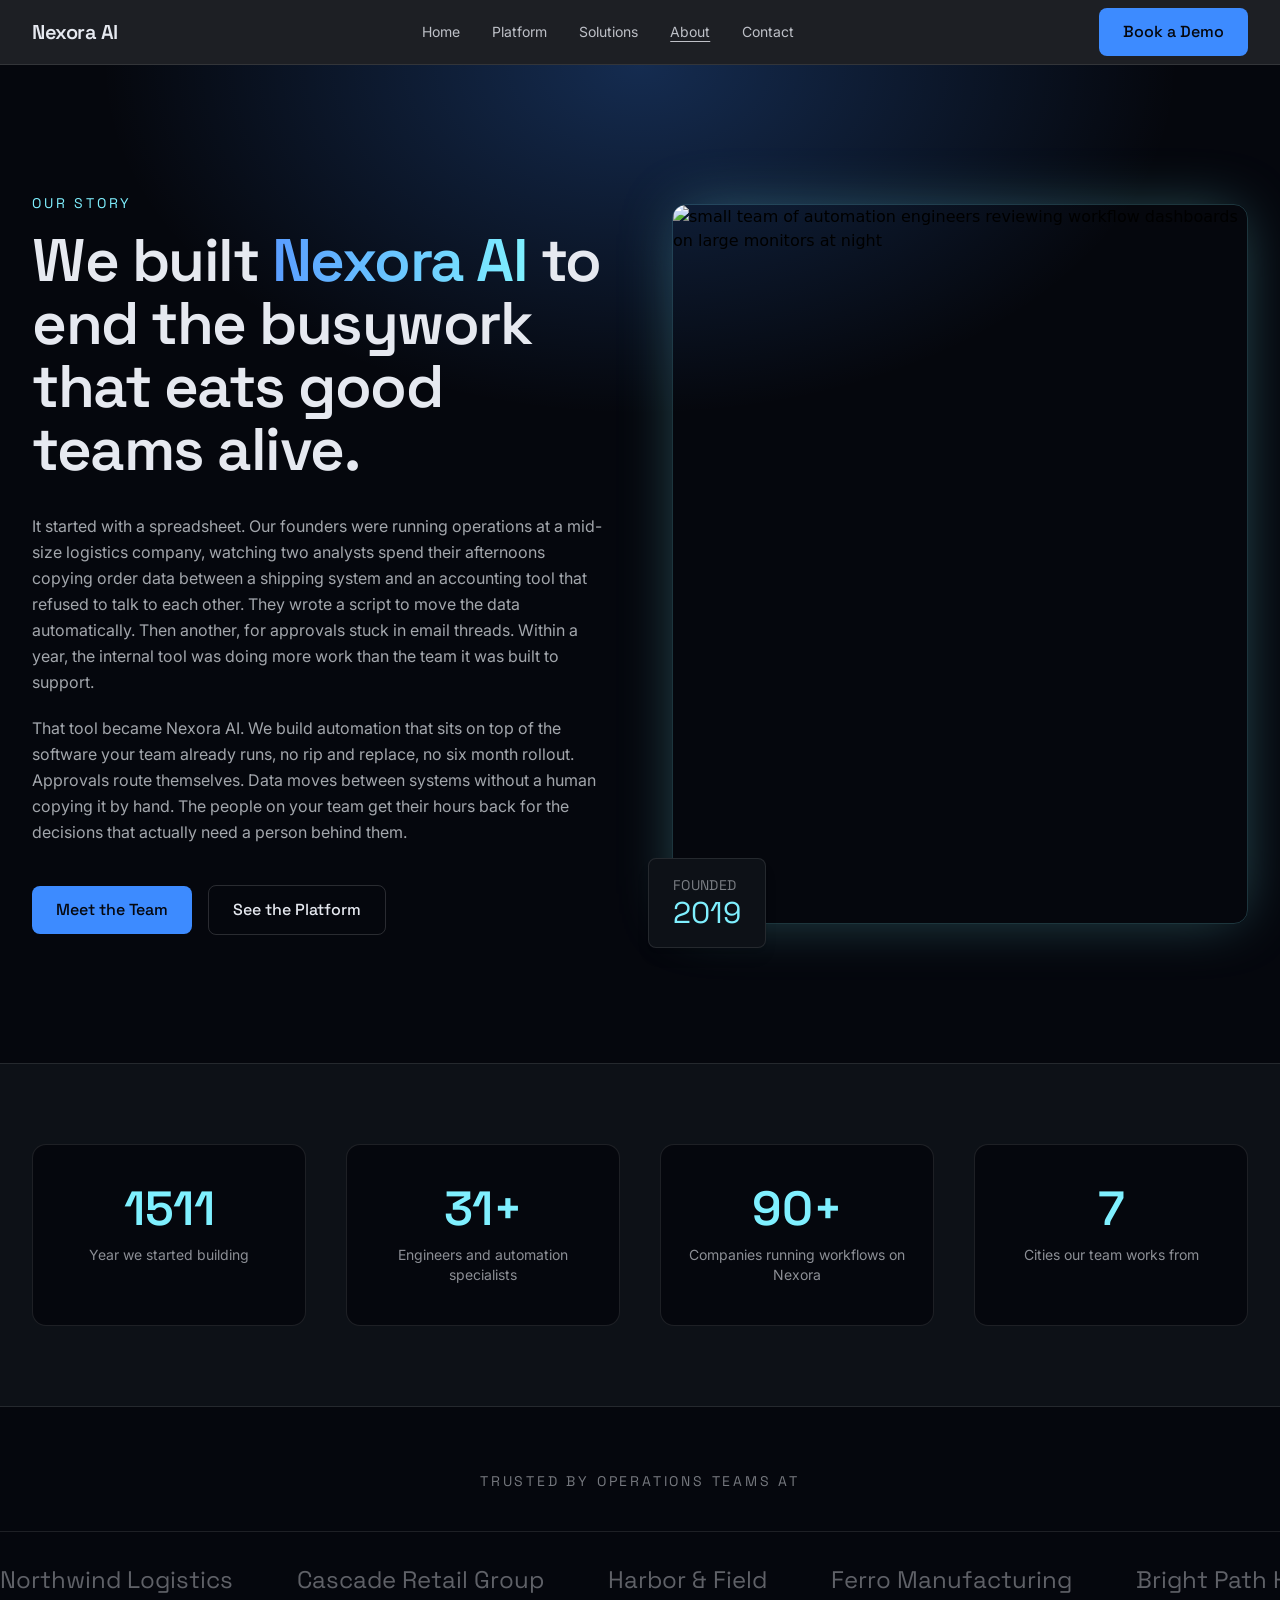
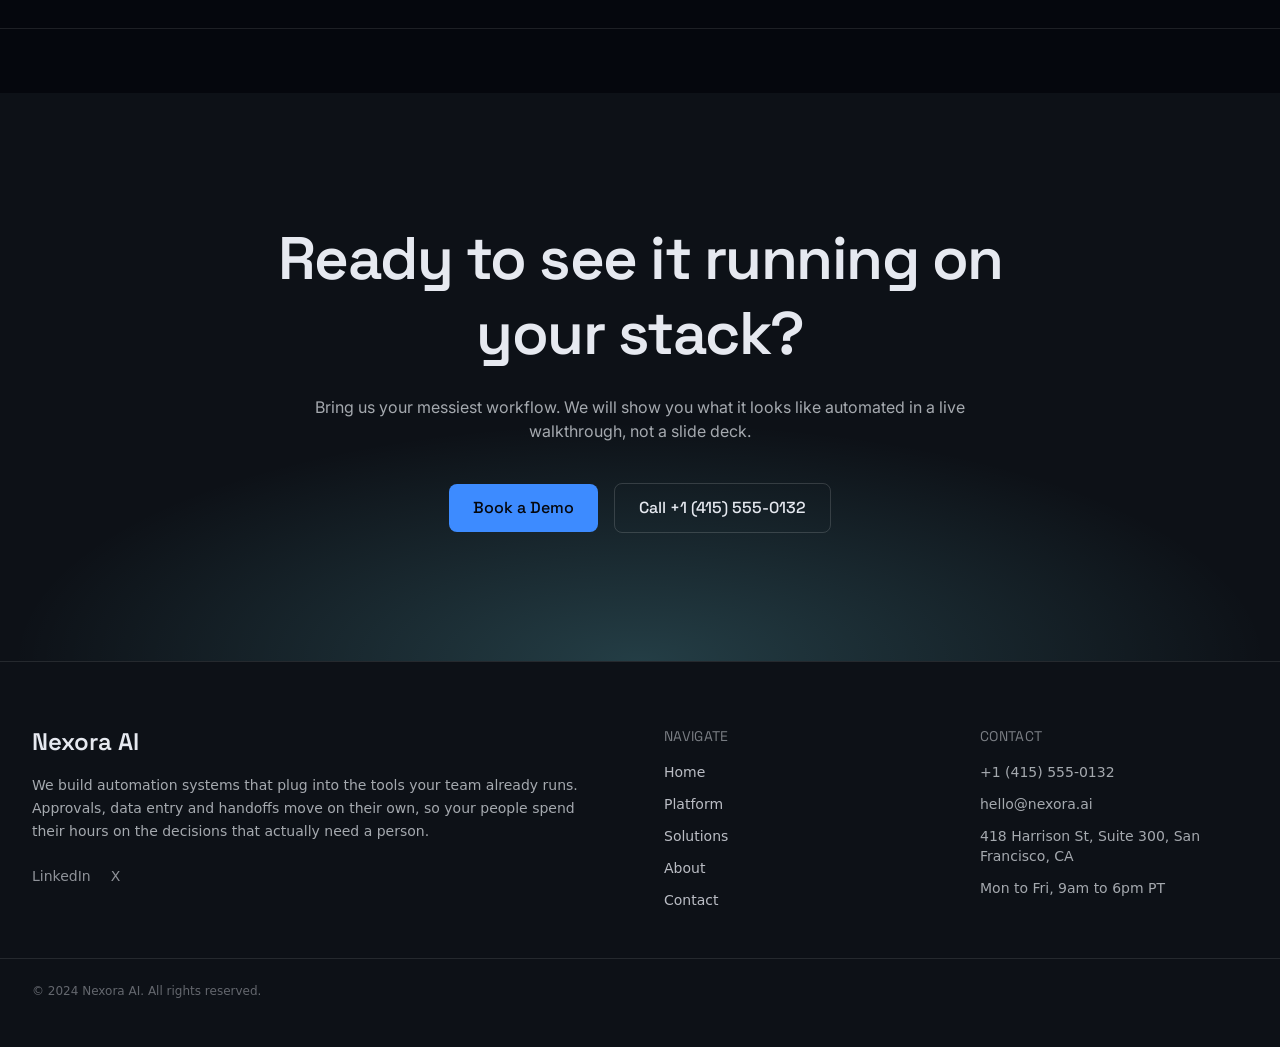
==== commit 3590d759: "Site-wide edit via the Tibly widget" ====
--- a/about.html
+++ b/about.html
@@ -29,8 +29,8 @@
 <!-- block:header -->
 <header class="sticky top-0 z-30">
   <div class="border-b border-white/10 bg-[#05070d]/90 backdrop-blur">
+  
   <div class="mx-auto max-w-7xl px-4 sm:px-6 lg:px-8">
-    
     <div class="flex h-16 items-center justify-between">
       <a href="/" class="font-display text-xl font-semibold tracking-tight text-ink">
         <span data-tibly-field="business-name">Nexora AI</span>
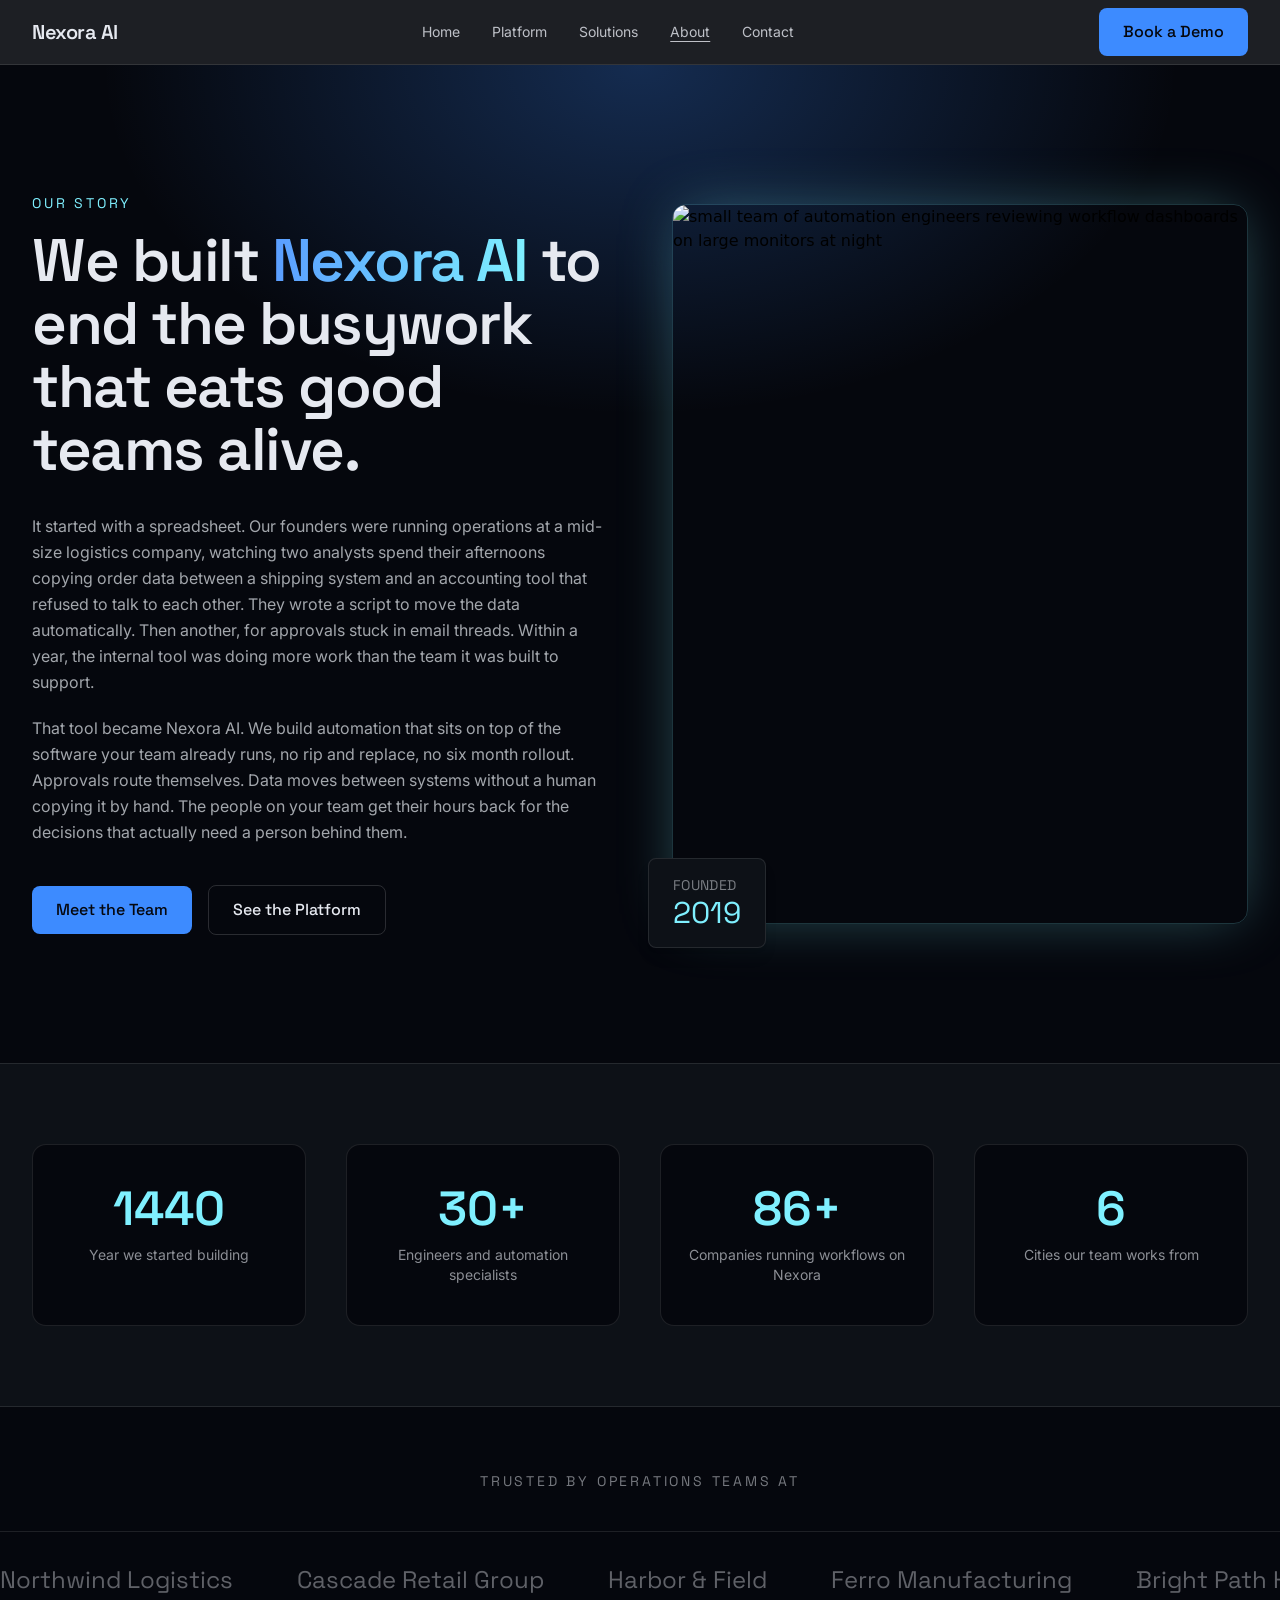
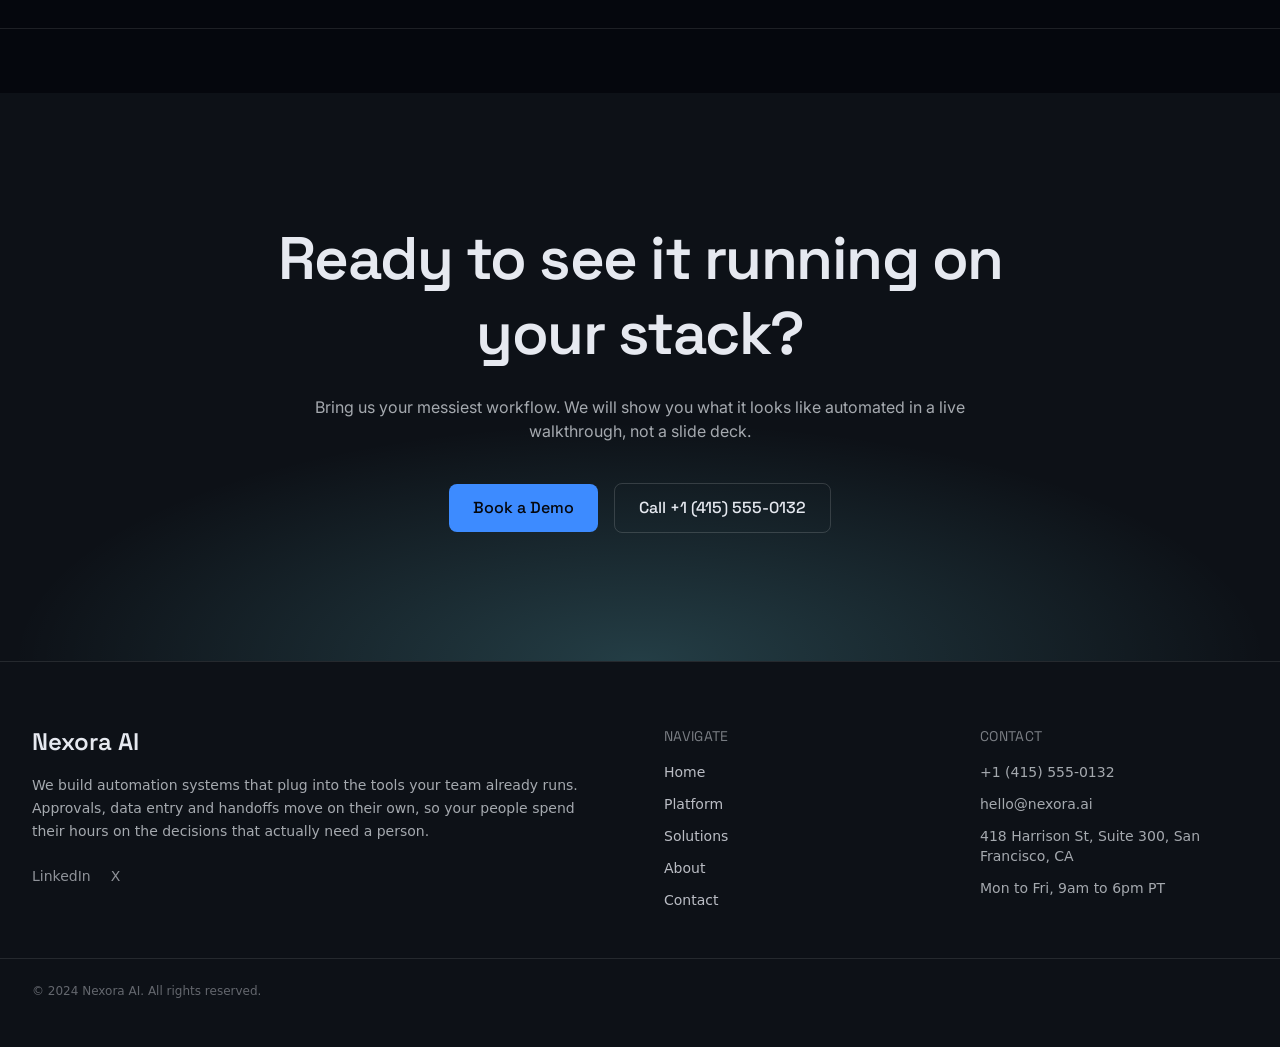
==== commit 319f2994: "Site-wide edit via the Tibly widget" ====
--- a/about.html
+++ b/about.html
@@ -22,14 +22,14 @@
 <style>.tibly-ba{position:relative;overflow:hidden;--ba:50%;cursor:ew-resize;touch-action:pan-y;user-select:none;-webkit-user-select:none}.tibly-ba>img{display:block;width:100%;height:100%;object-fit:cover}.tibly-ba .tibly-ba-before{position:absolute;inset:0;clip-path:inset(0 calc(100% - var(--ba)) 0 0)}.tibly-ba .tibly-ba-before img{display:block;width:100%;height:100%;object-fit:cover}.tibly-ba::after{content:'';position:absolute;top:0;bottom:0;left:var(--ba);width:2px;margin-left:-1px;background:#fff;box-shadow:0 0 6px rgba(0,0,0,.55);pointer-events:none;z-index:1}.tibly-ba::before{content:'';position:absolute;top:50%;left:var(--ba);width:44px;height:44px;transform:translate(-50%,-50%);border-radius:9999px;background:rgba(0,0,0,.75) url("data:image/svg+xml,%3Csvg%20xmlns='http://www.w3.org/2000/svg'%20viewBox='0%200%2024%2024'%20fill='%23fff'%3E%3Cpath%20d='M9%206l-6%206%206%206zM15%206l6%206-6%206z'/%3E%3C/svg%3E") center/22px 22px no-repeat;border:2px solid #fff;box-shadow:0 2px 8px rgba(0,0,0,.4);pointer-events:none;z-index:1}.tibly-ba input[type=range]{position:absolute;inset:0;width:100%;height:100%;margin:0;opacity:0;pointer-events:none;-webkit-appearance:none;appearance:none;z-index:2}[data-lightbox]{cursor:zoom-in}.tibly-lb{position:fixed;inset:0;z-index:9999;background:rgba(0,0,0,.92);display:flex;align-items:center;justify-content:center;cursor:zoom-out;padding:24px}.tibly-lb img{max-width:100%;max-height:100%;object-fit:contain}</style>
 <script>document.addEventListener('input',function(e){var t=e.target;if(!t||t.type!=='range')return;var c=t.closest&&t.closest('.tibly-ba');if(c)c.style.setProperty('--ba',t.value+'%')});document.addEventListener('pointerdown',function(e){var c=e.target.closest&&e.target.closest('.tibly-ba');if(!c||e.button>0)return;e.preventDefault();var inp=c.querySelector('input[type=range]');var set=function(x){var r=c.getBoundingClientRect();if(!r.width)return;var p=Math.max(0,Math.min(100,(x-r.left)*100/r.width));c.style.setProperty('--ba',p+'%');if(inp)inp.value=Math.round(p)};set(e.clientX);var mv=function(ev){set(ev.clientX)};var up=function(){document.removeEventListener('pointermove',mv);document.removeEventListener('pointerup',up);document.removeEventListener('pointercancel',up)};document.addEventListener('pointermove',mv);document.addEventListener('pointerup',up);document.addEventListener('pointercancel',up)});document.addEventListener('click',function(e){var im=e.target.closest&&e.target.closest('[data-lightbox]');if(!im||!(im.currentSrc||im.src))return;e.preventDefault();var o=document.createElement('div');o.className='tibly-lb';var big=document.createElement('img');big.src=im.currentSrc||im.src;big.alt=im.alt||'';o.appendChild(big);o.addEventListener('click',function(){o.remove()});document.addEventListener('keydown',function esc(ev){if(ev.key==='Escape'){o.remove();document.removeEventListener('keydown',esc)}});document.body.appendChild(o)});document.addEventListener('click',function(e){var x=e.target.closest&&e.target.closest('[data-announce-close]');if(!x)return;var b=x.closest('[data-announce]');if(b){b.style.display='none';try{sessionStorage.setItem('tibly-announce','1')}catch(_){}}});addEventListener('DOMContentLoaded',function(){try{if(sessionStorage.getItem('tibly-announce')==='1'){var b=document.querySelector('[data-announce]');if(b)b.style.display='none'}}catch(_){}if('IntersectionObserver' in window&&!matchMedia('(prefers-reduced-motion:reduce)').matches){var els=document.querySelectorAll('[data-count]');if(els.length){var io=new IntersectionObserver(function(es){es.forEach(function(en){if(!en.isIntersecting)return;io.unobserve(en.target);var el=en.target,s=el.textContent||'',m=s.match(/[\d,]*\d(?:\.\d+)?/);if(!m)return;var raw=m[0],num=parseFloat(raw.replace(/,/g,''));if(!isFinite(num))return;var pre=s.slice(0,m.index),post=s.slice(m.index+raw.length),grp=raw.indexOf(',')>=0,dec=(raw.split('.')[1]||'').length,t0=performance.now();requestAnimationFrame(function tick(now){var p=Math.min((now-t0)/1400,1);p=1-Math.pow(1-p,3);var v=(num*p).toFixed(dec);if(grp)v=Number(v).toLocaleString('en-US',{minimumFractionDigits:dec});el.textContent=pre+v+post;if(p<1)requestAnimationFrame(tick)})})},{rootMargin:'0px 0px -10% 0px'});els.forEach(function(el){io.observe(el)})}}var badge=document.querySelector('[data-tibly-open]');if(badge){var src=document.querySelector('[data-tibly-field="hours"]');var txt=(src&&src.textContent||'').toLowerCase();var days=['sun','mon','tue','wed','thu','fri','sat'];var toMin=function(h,mm,ap){h=+h;mm=+(mm||0);if(ap==='pm'&&h!==12)h+=12;if(ap==='am'&&h===12)h=0;return h*60+mm};var spans=[];var re=/(sun|mon|tue|wed|thu|fri|sat|daily|every ?day)[a-z]*\s*(?:[-\u2013\u2014]\s*(sun|mon|tue|wed|thu|fri|sat)[a-z]*)?\s*:?\s*(\d{1,2})(?::(\d{2}))?\s*(am|pm)?\s*[-\u2013\u2014]\s*(\d{1,2})(?::(\d{2}))?\s*(am|pm)?/g,mm;while((mm=re.exec(txt))){var d1=mm[1].slice(0,3),d2=mm[2],ap1=mm[5]||(mm[8]==='pm'&&+mm[3]<=+mm[6]?'am':mm[8]),o=toMin(mm[3],mm[4],ap1),c=toMin(mm[6],mm[7],mm[8]);var from=d1==='dai'||d1==='eve'?0:days.indexOf(d1),to=d2?days.indexOf(d2.slice(0,3)):(d1==='dai'||d1==='eve'?6:from);if(from<0)continue;for(var d=from;;d=(d+1)%7){spans.push([d,o,c]);if(d===to)break}}if(spans.length){var now=new Date(),cur=now.getDay(),min=now.getHours()*60+now.getMinutes();var open=spans.some(function(s){return s[0]===cur&&min>=s[1]&&min<s[2]});badge.textContent=open?(badge.getAttribute('data-open-text')||'Open now'):(badge.getAttribute('data-closed-text')||'Closed now');badge.setAttribute('data-state',open?'open':'closed');badge.hidden=false}}});</script>
 <style>header a[aria-current="page"]:not(:has(img,svg)){text-decoration:underline;text-underline-offset:4px;text-decoration-thickness:1px}</style>
-<style>@media (prefers-reduced-motion:no-preference){label[for="nav-open"] span{transition:transform .3s ease,opacity .2s ease}header:has(#nav-open:checked) label[for="nav-open"] span:first-child{transform:translateY(8px) rotate(45deg)}header:has(#nav-open:checked) label[for="nav-open"] span:nth-child(2){opacity:0}header:has(#nav-open:checked) label[for="nav-open"] span:last-child{transform:translateY(-8px) rotate(-45deg)}#nav-open:checked~[class*="peer-checked:"]{animation:tibly-nav-in .25s ease}#nav-open:checked~[class*="peer-checked:"] label[for="nav-open"]{display:inline-block;animation:tibly-x-in .35s ease}@keyframes tibly-nav-in{from{opacity:0;transform:translateY(10px)}}@keyframes tibly-x-in{from{opacity:0;transform:rotate(-90deg) scale(.6)}}}</style>
-<link rel="stylesheet" href="/styles.css?v=af633eb9">
+<style>@media (prefers-reduced-motion:no-preference){label[for="nav-open"] span{transition:transform .3s ease,opacity .2s ease}header:has(#nav-open:checked) label[for="nav-open"]:not([aria-label="Close" i]) span:not(:has(span)):nth-of-type(1){transform:translateY(8px) rotate(45deg)}header:has(#nav-open:checked) label[for="nav-open"]:not([aria-label="Close" i]) span:not(:has(span)):nth-of-type(2){opacity:0}header:has(#nav-open:checked) label[for="nav-open"]:not([aria-label="Close" i]) span:not(:has(span)):nth-of-type(3){transform:translateY(-8px) rotate(-45deg)}#nav-open:checked~[class*="peer-checked:"]{animation:tibly-nav-in .25s ease}#nav-open:checked~[class*="peer-checked:"] label[for="nav-open"]{display:inline-block;animation:tibly-x-in .35s ease}@keyframes tibly-nav-in{from{opacity:0;transform:translateY(10px)}}@keyframes tibly-x-in{from{opacity:0;transform:rotate(-90deg) scale(.6)}}}</style>
+<link rel="stylesheet" href="/styles.css?v=7b47d941">
 </head>
 <body>
 <!-- block:header -->
 <header class="sticky top-0 z-30">
   <div class="border-b border-white/10 bg-[#05070d]/90 backdrop-blur">
-  
+  <input type="checkbox" id="nav-open" class="peer sr-only">
   <div class="mx-auto max-w-7xl px-4 sm:px-6 lg:px-8">
     <div class="flex h-16 items-center justify-between">
       <a href="/" class="font-display text-xl font-semibold tracking-tight text-ink">
@@ -47,9 +47,9 @@
       </div>
       <label for="nav-open" class="md:hidden cursor-pointer text-ink z-50" aria-label="Menu">
         <span class="relative flex h-6 w-6 flex-col items-center justify-center">
-          <input type="checkbox" id="nav-open" class="peer sr-only"><span class="absolute block h-0.5 w-6 origin-center bg-ink transition duration-300 ease-in-out peer-checked:translate-y-[0.6rem] peer-checked:rotate-45" style="top:0.05rem"></span>
-          <span class="absolute block h-0.5 w-6 bg-ink transition duration-300 ease-in-out peer-checked:opacity-0" style="top:0.65rem"></span>
-          <span class="absolute block h-0.5 w-6 origin-center bg-ink transition duration-300 ease-in-out peer-checked:-translate-y-[0.6rem] peer-checked:-rotate-45" style="top:1.25rem"></span>
+          <span class="absolute block h-0.5 w-6 origin-center bg-ink transition duration-300 ease-in-out" style="top:0.05rem"></span>
+          <span class="absolute block h-0.5 w-6 bg-ink transition duration-300 ease-in-out" style="top:0.65rem"></span>
+          <span class="absolute block h-0.5 w-6 origin-center bg-ink transition duration-300 ease-in-out" style="top:1.25rem"></span>
         </span>
       </label>
     </div>
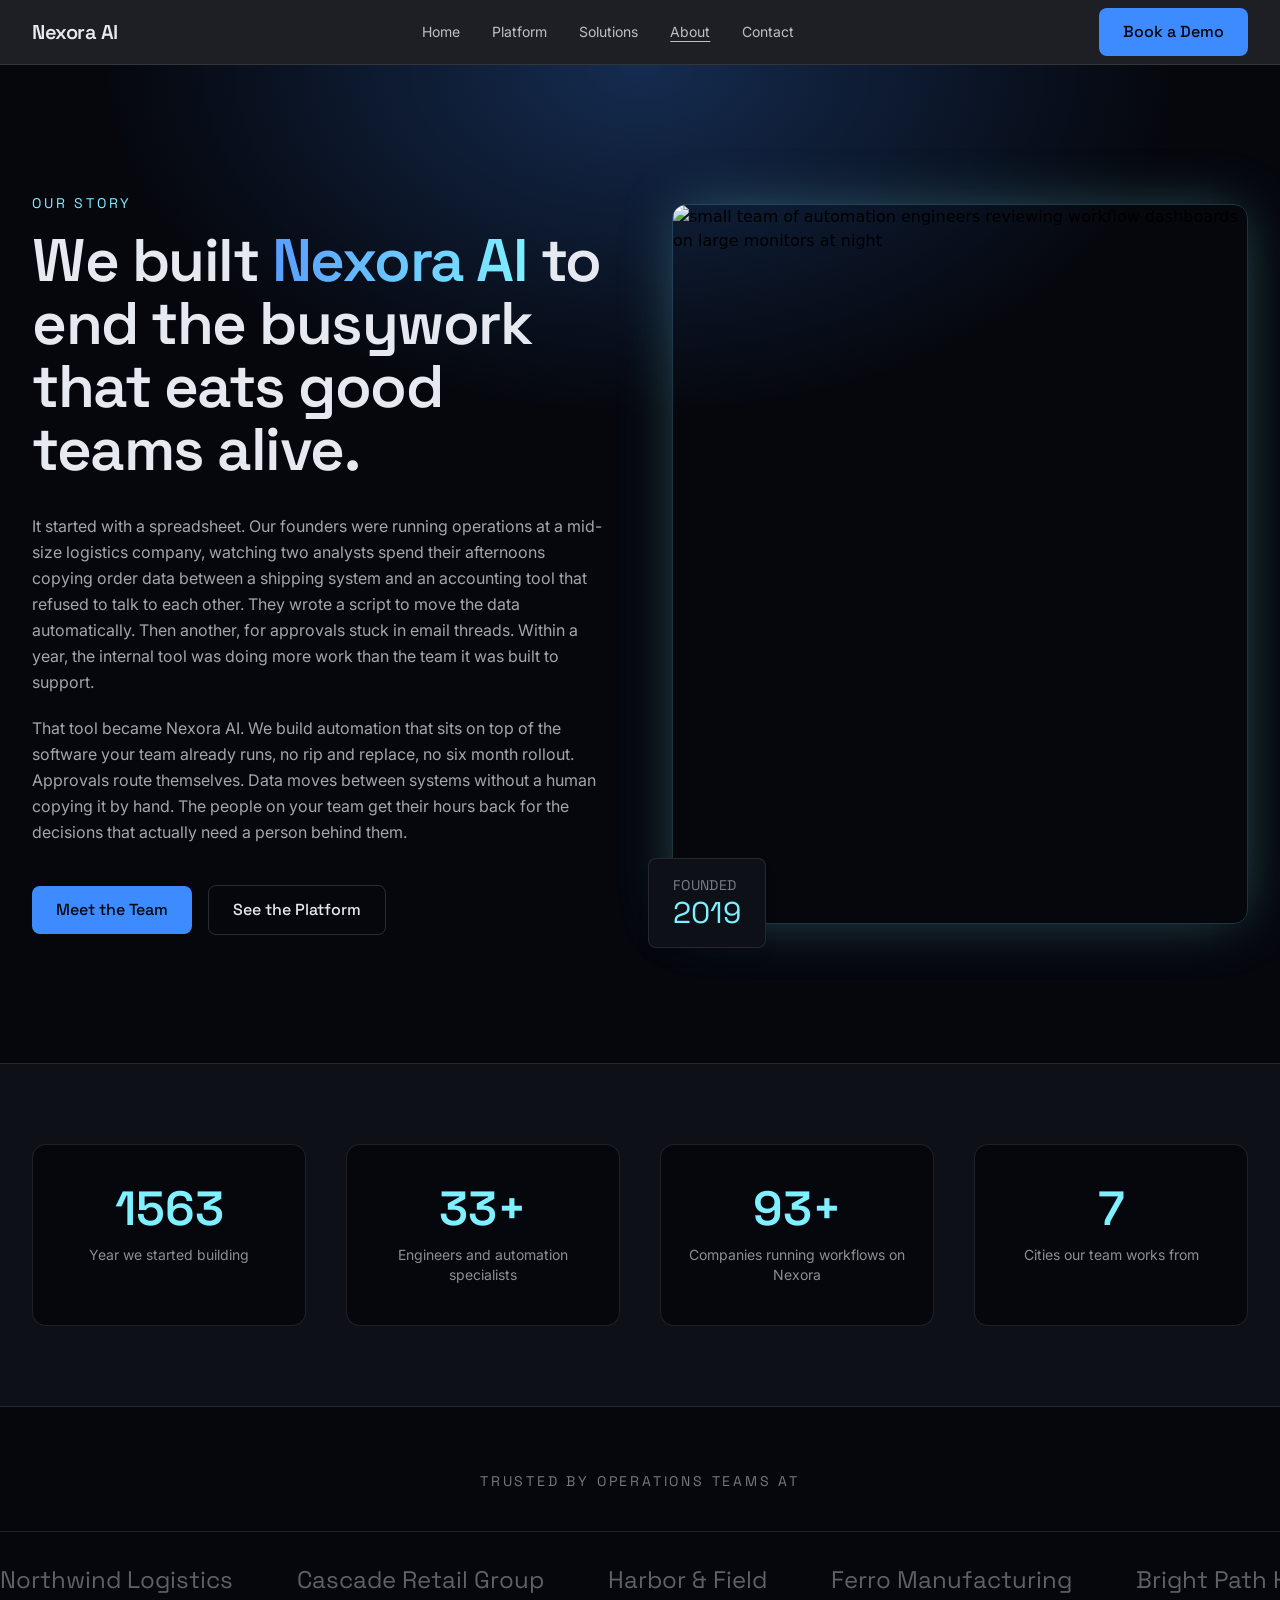
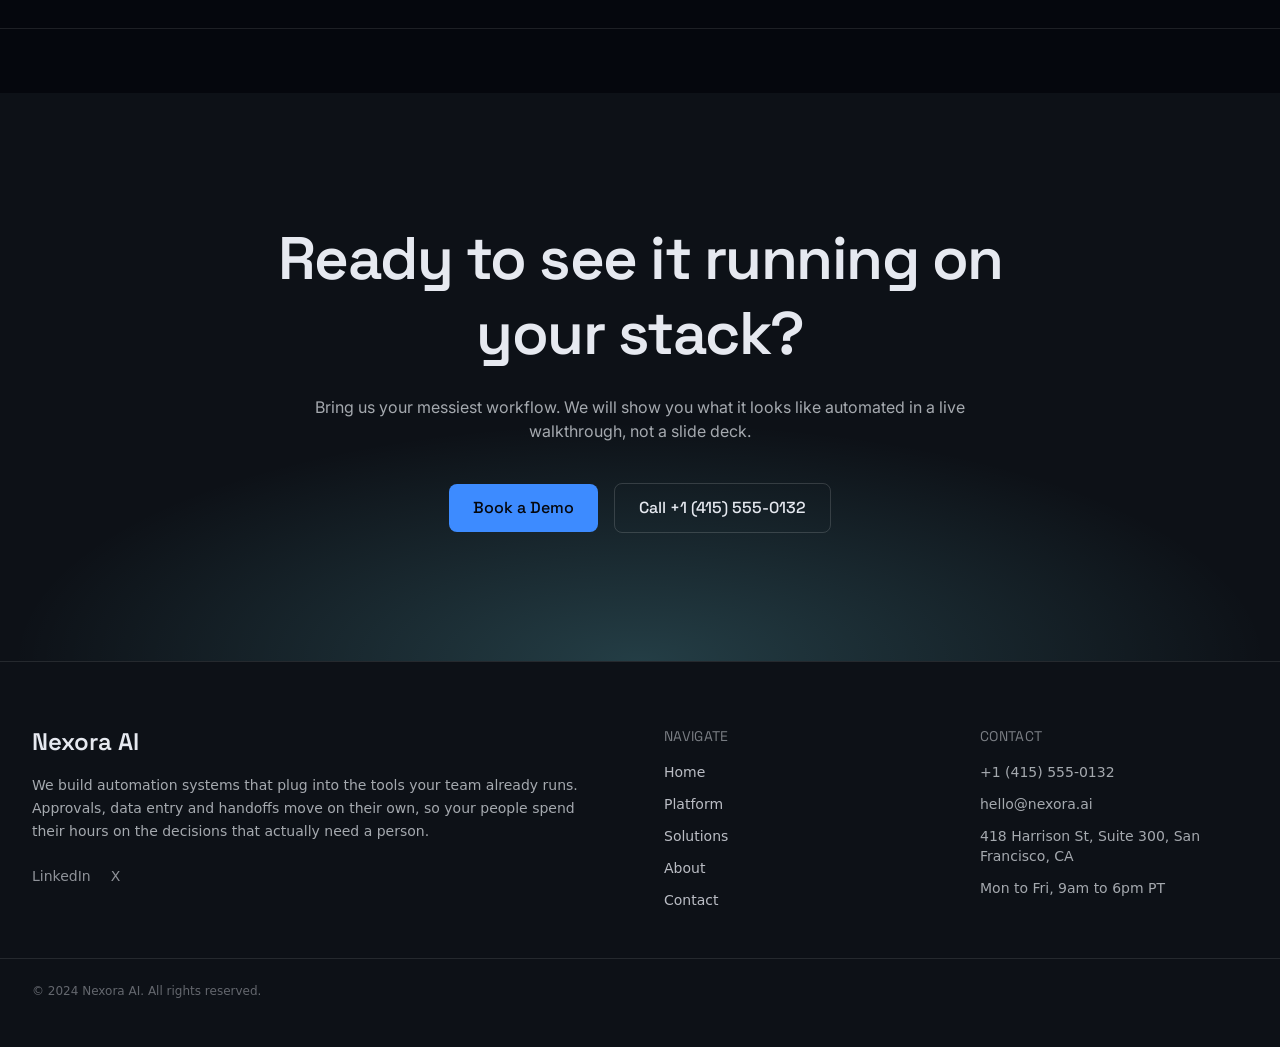
==== commit 4bd11c26: "Site-wide edit via the Tibly widget" ====
--- a/about.html
+++ b/about.html
@@ -23,7 +23,7 @@
 <script>document.addEventListener('input',function(e){var t=e.target;if(!t||t.type!=='range')return;var c=t.closest&&t.closest('.tibly-ba');if(c)c.style.setProperty('--ba',t.value+'%')});document.addEventListener('pointerdown',function(e){var c=e.target.closest&&e.target.closest('.tibly-ba');if(!c||e.button>0)return;e.preventDefault();var inp=c.querySelector('input[type=range]');var set=function(x){var r=c.getBoundingClientRect();if(!r.width)return;var p=Math.max(0,Math.min(100,(x-r.left)*100/r.width));c.style.setProperty('--ba',p+'%');if(inp)inp.value=Math.round(p)};set(e.clientX);var mv=function(ev){set(ev.clientX)};var up=function(){document.removeEventListener('pointermove',mv);document.removeEventListener('pointerup',up);document.removeEventListener('pointercancel',up)};document.addEventListener('pointermove',mv);document.addEventListener('pointerup',up);document.addEventListener('pointercancel',up)});document.addEventListener('click',function(e){var im=e.target.closest&&e.target.closest('[data-lightbox]');if(!im||!(im.currentSrc||im.src))return;e.preventDefault();var o=document.createElement('div');o.className='tibly-lb';var big=document.createElement('img');big.src=im.currentSrc||im.src;big.alt=im.alt||'';o.appendChild(big);o.addEventListener('click',function(){o.remove()});document.addEventListener('keydown',function esc(ev){if(ev.key==='Escape'){o.remove();document.removeEventListener('keydown',esc)}});document.body.appendChild(o)});document.addEventListener('click',function(e){var x=e.target.closest&&e.target.closest('[data-announce-close]');if(!x)return;var b=x.closest('[data-announce]');if(b){b.style.display='none';try{sessionStorage.setItem('tibly-announce','1')}catch(_){}}});addEventListener('DOMContentLoaded',function(){try{if(sessionStorage.getItem('tibly-announce')==='1'){var b=document.querySelector('[data-announce]');if(b)b.style.display='none'}}catch(_){}if('IntersectionObserver' in window&&!matchMedia('(prefers-reduced-motion:reduce)').matches){var els=document.querySelectorAll('[data-count]');if(els.length){var io=new IntersectionObserver(function(es){es.forEach(function(en){if(!en.isIntersecting)return;io.unobserve(en.target);var el=en.target,s=el.textContent||'',m=s.match(/[\d,]*\d(?:\.\d+)?/);if(!m)return;var raw=m[0],num=parseFloat(raw.replace(/,/g,''));if(!isFinite(num))return;var pre=s.slice(0,m.index),post=s.slice(m.index+raw.length),grp=raw.indexOf(',')>=0,dec=(raw.split('.')[1]||'').length,t0=performance.now();requestAnimationFrame(function tick(now){var p=Math.min((now-t0)/1400,1);p=1-Math.pow(1-p,3);var v=(num*p).toFixed(dec);if(grp)v=Number(v).toLocaleString('en-US',{minimumFractionDigits:dec});el.textContent=pre+v+post;if(p<1)requestAnimationFrame(tick)})})},{rootMargin:'0px 0px -10% 0px'});els.forEach(function(el){io.observe(el)})}}var badge=document.querySelector('[data-tibly-open]');if(badge){var src=document.querySelector('[data-tibly-field="hours"]');var txt=(src&&src.textContent||'').toLowerCase();var days=['sun','mon','tue','wed','thu','fri','sat'];var toMin=function(h,mm,ap){h=+h;mm=+(mm||0);if(ap==='pm'&&h!==12)h+=12;if(ap==='am'&&h===12)h=0;return h*60+mm};var spans=[];var re=/(sun|mon|tue|wed|thu|fri|sat|daily|every ?day)[a-z]*\s*(?:[-\u2013\u2014]\s*(sun|mon|tue|wed|thu|fri|sat)[a-z]*)?\s*:?\s*(\d{1,2})(?::(\d{2}))?\s*(am|pm)?\s*[-\u2013\u2014]\s*(\d{1,2})(?::(\d{2}))?\s*(am|pm)?/g,mm;while((mm=re.exec(txt))){var d1=mm[1].slice(0,3),d2=mm[2],ap1=mm[5]||(mm[8]==='pm'&&+mm[3]<=+mm[6]?'am':mm[8]),o=toMin(mm[3],mm[4],ap1),c=toMin(mm[6],mm[7],mm[8]);var from=d1==='dai'||d1==='eve'?0:days.indexOf(d1),to=d2?days.indexOf(d2.slice(0,3)):(d1==='dai'||d1==='eve'?6:from);if(from<0)continue;for(var d=from;;d=(d+1)%7){spans.push([d,o,c]);if(d===to)break}}if(spans.length){var now=new Date(),cur=now.getDay(),min=now.getHours()*60+now.getMinutes();var open=spans.some(function(s){return s[0]===cur&&min>=s[1]&&min<s[2]});badge.textContent=open?(badge.getAttribute('data-open-text')||'Open now'):(badge.getAttribute('data-closed-text')||'Closed now');badge.setAttribute('data-state',open?'open':'closed');badge.hidden=false}}});</script>
 <style>header a[aria-current="page"]:not(:has(img,svg)){text-decoration:underline;text-underline-offset:4px;text-decoration-thickness:1px}</style>
 <style>@media (prefers-reduced-motion:no-preference){label[for="nav-open"] span{transition:transform .3s ease,opacity .2s ease}header:has(#nav-open:checked) label[for="nav-open"]:not([aria-label="Close" i]) span:not(:has(span)):nth-of-type(1){transform:translateY(8px) rotate(45deg)}header:has(#nav-open:checked) label[for="nav-open"]:not([aria-label="Close" i]) span:not(:has(span)):nth-of-type(2){opacity:0}header:has(#nav-open:checked) label[for="nav-open"]:not([aria-label="Close" i]) span:not(:has(span)):nth-of-type(3){transform:translateY(-8px) rotate(-45deg)}#nav-open:checked~[class*="peer-checked:"]{animation:tibly-nav-in .25s ease}#nav-open:checked~[class*="peer-checked:"] label[for="nav-open"]{display:inline-block;animation:tibly-x-in .35s ease}@keyframes tibly-nav-in{from{opacity:0;transform:translateY(10px)}}@keyframes tibly-x-in{from{opacity:0;transform:rotate(-90deg) scale(.6)}}}</style>
-<link rel="stylesheet" href="/styles.css?v=7b47d941">
+<link rel="stylesheet" href="/styles.css?v=3b666985">
 </head>
 <body>
 <!-- block:header -->
@@ -55,7 +55,7 @@
     </div>
   </div>
 
-    <div class="hidden peer-checked:flex md:hidden fixed inset-0 z-50 flex-col bg-[#05070d]">
+    <div class="hidden peer-checked:flex md:hidden fixed inset-0 z-50 flex-col bg-black">
       <div class="flex h-16 items-center justify-between border-b border-white/10 px-4 sm:px-6">
         <span class="font-display text-xl font-semibold text-ink"><span data-tibly-field="business-name">Nexora AI</span></span>
         <label for="nav-open" class="cursor-pointer text-ink" aria-label="Close">
--- a/styles.css
+++ b/styles.css
@@ -1,2 +1,2 @@
 /*! tailwindcss v4.3.2 | MIT License | https://tailwindcss.com */
-@layer properties{@supports (((-webkit-hyphens:none)) and (not (margin-trim:inline))) or ((-moz-orient:inline) and (not (color:rgb(from red r g b)))){*,:before,:after,::backdrop{--tw-translate-x:0;--tw-translate-y:0;--tw-translate-z:0;--tw-space-y-reverse:0;--tw-border-style:solid;--tw-gradient-position:initial;--tw-gradient-from:#0000;--tw-gradient-via:#0000;--tw-gradient-to:#0000;--tw-gradient-stops:initial;--tw-gradient-via-stops:initial;--tw-gradient-from-position:0%;--tw-gradient-via-position:50%;--tw-gradient-to-position:100%;--tw-leading:initial;--tw-font-weight:initial;--tw-tracking:initial;--tw-shadow:0 0 #0000;--tw-shadow-color:initial;--tw-shadow-alpha:100%;--tw-inset-shadow:0 0 #0000;--tw-inset-shadow-color:initial;--tw-inset-shadow-alpha:100%;--tw-ring-color:initial;--tw-ring-shadow:0 0 #0000;--tw-inset-ring-color:initial;--tw-inset-ring-shadow:0 0 #0000;--tw-ring-inset:initial;--tw-ring-offset-width:0px;--tw-ring-offset-color:#fff;--tw-ring-offset-shadow:0 0 #0000;--tw-blur:initial;--tw-brightness:initial;--tw-contrast:initial;--tw-grayscale:initial;--tw-hue-rotate:initial;--tw-invert:initial;--tw-opacity:initial;--tw-saturate:initial;--tw-sepia:initial;--tw-drop-shadow:initial;--tw-drop-shadow-color:initial;--tw-drop-shadow-alpha:100%;--tw-drop-shadow-size:initial;--tw-backdrop-blur:initial;--tw-backdrop-brightness:initial;--tw-backdrop-contrast:initial;--tw-backdrop-grayscale:initial;--tw-backdrop-hue-rotate:initial;--tw-backdrop-invert:initial;--tw-backdrop-opacity:initial;--tw-backdrop-saturate:initial;--tw-backdrop-sepia:initial;--tw-duration:initial;--tw-ease:initial}}}@layer theme{:root,:host{--font-sans:ui-sans-serif, system-ui, sans-serif, "Apple Color Emoji", "Segoe UI Emoji", "Segoe UI Symbol", "Noto Color Emoji";--font-mono:ui-monospace, SFMono-Regular, Menlo, Monaco, Consolas, "Liberation Mono", "Courier New", monospace;--color-white:#fff;--spacing:.25rem;--container-xl:36rem;--container-2xl:42rem;--container-3xl:48rem;--container-4xl:56rem;--container-7xl:80rem;--text-xs:.75rem;--text-xs--line-height:calc(1 / .75);--text-sm:.875rem;--text-sm--line-height:calc(1.25 / .875);--text-base:1rem;--text-base--line-height:calc(1.5 / 1);--text-lg:1.125rem;--text-lg--line-height:calc(1.75 / 1.125);--text-xl:1.25rem;--text-xl--line-height:calc(1.75 / 1.25);--text-2xl:1.5rem;--text-2xl--line-height:calc(2 / 1.5);--text-3xl:1.875rem;--text-3xl--line-height:calc(2.25 / 1.875);--text-4xl:2.25rem;--text-4xl--line-height:calc(2.5 / 2.25);--text-5xl:3rem;--text-5xl--line-height:1;--text-6xl:3.75rem;--text-6xl--line-height:1;--text-7xl:4.5rem;--text-7xl--line-height:1;--font-weight-medium:500;--font-weight-semibold:600;--tracking-tight:-.025em;--tracking-wide:.025em;--tracking-widest:.1em;--leading-tight:1.25;--leading-relaxed:1.625;--radius-sm:4px;--radius-md:8px;--radius-lg:14px;--ease-in-out:cubic-bezier(.4, 0, .2, 1);--blur-3xl:64px;--aspect-video:16 / 9;--default-transition-duration:.15s;--default-transition-timing-function:cubic-bezier(.4, 0, .2, 1);--default-font-family:var(--font-sans);--default-mono-font-family:var(--font-mono);--color-brand-50:#eaf2ff;--color-brand-100:#d1e4ff;--color-brand-200:#a8cbff;--color-brand-300:#7bb0ff;--color-brand-400:#5a9dff;--color-brand-500:#3d8bff;--color-brand-600:#2f6fe0;--color-brand-700:#2456b3;--color-brand-800:#1b4086;--color-brand-900:#142d5e;--color-accent-50:#eafdff;--color-accent-100:#ccfaff;--color-accent-200:#99f4ff;--color-accent-300:#7ff0ff;--color-accent-400:#4fe2f7;--color-accent-500:#2bc9e0;--color-accent-600:#1ea3b8;--color-accent-700:#187e8e;--color-accent-800:#135f6b;--color-accent-900:#0d454e;--color-surface:#0d1117;--color-ink:#e6e9f0;--font-display:"Space Grotesk", sans-serif;--font-body:"Inter", sans-serif;--animate-kenburns:kenburns 18s ease-in-out infinite alternate;--animate-marquee:marquee 30s linear infinite;--animate-float:float 6s ease-in-out infinite;--animate-pulse-soft:pulse-soft 4s ease-in-out infinite;--animate-spin-slow:spin-slow 24s linear infinite}}@layer base{*,:after,:before,::backdrop{box-sizing:border-box;border:0 solid;margin:0;padding:0}::file-selector-button{box-sizing:border-box;border:0 solid;margin:0;padding:0}html,:host{-webkit-text-size-adjust:100%;tab-size:4;line-height:1.5;font-family:var(--default-font-family,ui-sans-serif, system-ui, sans-serif, "Apple Color Emoji", "Segoe UI Emoji", "Segoe UI Symbol", "Noto Color Emoji");font-feature-settings:var(--default-font-feature-settings,normal);font-variation-settings:var(--default-font-variation-settings,normal);-webkit-tap-highlight-color:transparent}hr{height:0;color:inherit;border-top-width:1px}abbr:where([title]){-webkit-text-decoration:underline dotted;text-decoration:underline dotted}h1,h2,h3,h4,h5,h6{font-size:inherit;font-weight:inherit}a{color:inherit;-webkit-text-decoration:inherit;-webkit-text-decoration:inherit;-webkit-text-decoration:inherit;text-decoration:inherit}b,strong{font-weight:bolder}code,kbd,samp,pre{font-family:var(--default-mono-font-family,ui-monospace, SFMono-Regular, Menlo, Monaco, Consolas, "Liberation Mono", "Courier New", monospace);font-feature-settings:var(--default-mono-font-feature-settings,normal);font-variation-settings:var(--default-mono-font-variation-settings,normal);font-size:1em}small{font-size:80%}sub,sup{vertical-align:baseline;font-size:75%;line-height:0;position:relative}sub{bottom:-.25em}sup{top:-.5em}table{text-indent:0;border-color:inherit;border-collapse:collapse}:-moz-focusring{outline:auto}progress{vertical-align:baseline}summary{display:list-item}ol,ul,menu{list-style:none}img,svg,video,canvas,audio,iframe,embed,object{vertical-align:middle;display:block}img,video{max-width:100%;height:auto}button,input,select,optgroup,textarea{font:inherit;font-feature-settings:inherit;font-variation-settings:inherit;letter-spacing:inherit;color:inherit;opacity:1;background-color:#0000;border-radius:0}::file-selector-button{font:inherit;font-feature-settings:inherit;font-variation-settings:inherit;letter-spacing:inherit;color:inherit;opacity:1;background-color:#0000;border-radius:0}:where(select:is([multiple],[size])) optgroup{font-weight:bolder}:where(select:is([multiple],[size])) optgroup option{padding-inline-start:20px}::file-selector-button{margin-inline-end:4px}::placeholder{opacity:1}@supports (not ((-webkit-appearance:-apple-pay-button))) or (contain-intrinsic-size:1px){::placeholder{color:currentColor}@supports (color:color-mix(in lab, red, red)){::placeholder{color:color-mix(in oklab, currentcolor 50%, transparent)}}}textarea{resize:vertical}::-webkit-search-decoration{-webkit-appearance:none}::-webkit-date-and-time-value{min-height:1lh;text-align:inherit}::-webkit-datetime-edit{display:inline-flex}::-webkit-datetime-edit-fields-wrapper{padding:0}::-webkit-datetime-edit{padding-block:0}::-webkit-datetime-edit-year-field{padding-block:0}::-webkit-datetime-edit-month-field{padding-block:0}::-webkit-datetime-edit-day-field{padding-block:0}::-webkit-datetime-edit-hour-field{padding-block:0}::-webkit-datetime-edit-minute-field{padding-block:0}::-webkit-datetime-edit-second-field{padding-block:0}::-webkit-datetime-edit-millisecond-field{padding-block:0}::-webkit-datetime-edit-meridiem-field{padding-block:0}::-webkit-calendar-picker-indicator{line-height:1}:-moz-ui-invalid{box-shadow:none}button,input:where([type=button],[type=reset],[type=submit]){appearance:button}::file-selector-button{appearance:button}::-webkit-inner-spin-button{height:auto}::-webkit-outer-spin-button{height:auto}[hidden]:where(:not([hidden=until-found])){display:none!important}}@layer components{.btn{border-radius:var(--radius-md);background-color:var(--color-brand-500);padding-inline:calc(var(--spacing) * 6);padding-block:calc(var(--spacing) * 3);font-family:var(--font-display);--tw-font-weight:var(--font-weight-medium);font-weight:var(--font-weight-medium);color:#05070d;transition-property:color,background-color,border-color,outline-color,text-decoration-color,fill,stroke,--tw-gradient-from,--tw-gradient-via,--tw-gradient-to,opacity,box-shadow,transform,translate,scale,rotate,filter,-webkit-backdrop-filter,backdrop-filter,display,content-visibility,overlay,pointer-events;transition-timing-function:var(--tw-ease,var(--default-transition-timing-function));transition-duration:var(--tw-duration,var(--default-transition-duration));--tw-duration:.3s;justify-content:center;align-items:center;transition-duration:.3s;display:inline-flex}@media (hover:hover){.btn:hover{--tw-translate-y:calc(var(--spacing) * -.5);translate:var(--tw-translate-x) var(--tw-translate-y);background-color:var(--color-accent-300)}}.btn:focus{--tw-ring-shadow:var(--tw-ring-inset,) 0 0 0 calc(2px + var(--tw-ring-offset-width)) var(--tw-ring-color,currentcolor);box-shadow:var(--tw-inset-shadow), var(--tw-inset-ring-shadow), var(--tw-ring-offset-shadow), var(--tw-ring-shadow), var(--tw-shadow);--tw-ring-color:var(--color-accent-300);--tw-ring-offset-width:2px;--tw-ring-offset-shadow:var(--tw-ring-inset,) 0 0 0 var(--tw-ring-offset-width) var(--tw-ring-offset-color);--tw-ring-offset-color:#05070d;--tw-outline-style:none;outline-style:none}.btn-secondary{border-radius:var(--radius-md);border-style:var(--tw-border-style);border-width:1px;border-color:#ffffff26;justify-content:center;align-items:center;display:inline-flex}@supports (color:color-mix(in lab, red, red)){.btn-secondary{border-color:color-mix(in oklab, var(--color-white) 15%, transparent)}}.btn-secondary{padding-inline:calc(var(--spacing) * 6);padding-block:calc(var(--spacing) * 3);font-family:var(--font-display);--tw-font-weight:var(--font-weight-medium);font-weight:var(--font-weight-medium);color:var(--color-ink);transition-property:color,background-color,border-color,outline-color,text-decoration-color,fill,stroke,--tw-gradient-from,--tw-gradient-via,--tw-gradient-to,opacity,box-shadow,transform,translate,scale,rotate,filter,-webkit-backdrop-filter,backdrop-filter,display,content-visibility,overlay,pointer-events;transition-timing-function:var(--tw-ease,var(--default-transition-timing-function));transition-duration:var(--tw-duration,var(--default-transition-duration));--tw-duration:.3s;transition-duration:.3s}@media (hover:hover){.btn-secondary:hover{border-color:var(--color-accent-300);color:var(--color-accent-300)}}.card{border-radius:var(--radius-lg);border-style:var(--tw-border-style);border-width:1px;border-color:#ffffff1a}@supports (color:color-mix(in lab, red, red)){.card{border-color:color-mix(in oklab, var(--color-white) 10%, transparent)}}.card{background-color:var(--color-surface);padding:calc(var(--spacing) * 6);transition-property:color,background-color,border-color,outline-color,text-decoration-color,fill,stroke,--tw-gradient-from,--tw-gradient-via,--tw-gradient-to,opacity,box-shadow,transform,translate,scale,rotate,filter,-webkit-backdrop-filter,backdrop-filter,display,content-visibility,overlay,pointer-events;transition-timing-function:var(--tw-ease,var(--default-transition-timing-function));transition-duration:var(--tw-duration,var(--default-transition-duration));--tw-duration:.3s;transition-duration:.3s}@media (hover:hover){.card:hover{border-color:#7ff0ff66}@supports (color:color-mix(in lab, red, red)){.card:hover{border-color:color-mix(in oklab, var(--color-accent-300) 40%, transparent)}}}}@layer utilities{.pointer-events-none{pointer-events:none}.sr-only{clip-path:inset(50%);white-space:nowrap;border-width:0;width:1px;height:1px;margin:-1px;padding:0;position:absolute;overflow:hidden}.absolute{position:absolute}.fixed{position:fixed}.relative{position:relative}.sticky{position:sticky}.inset-0{inset:0}.inset-x-0{inset-inline:0}.-top-40{top:calc(var(--spacing) * -40)}.top-0{top:0}.top-1\/2{top:50%}.top-1\/3{top:33.3333%}.right-0{right:0}.-bottom-6{bottom:calc(var(--spacing) * -6)}.-bottom-32{bottom:calc(var(--spacing) * -32)}.bottom-0{bottom:0}.-left-6{left:calc(var(--spacing) * -6)}.-left-24{left:calc(var(--spacing) * -24)}.left-0{left:0}.left-1\/2{left:50%}.z-10{z-index:10}.z-30{z-index:30}.z-40{z-index:40}.z-50{z-index:50}.mx-auto{margin-inline:auto}.mt-1{margin-top:var(--spacing)}.mt-2{margin-top:calc(var(--spacing) * 2)}.mt-3{margin-top:calc(var(--spacing) * 3)}.mt-4{margin-top:calc(var(--spacing) * 4)}.mt-5{margin-top:calc(var(--spacing) * 5)}.mt-6{margin-top:calc(var(--spacing) * 6)}.mt-8{margin-top:calc(var(--spacing) * 8)}.mt-10{margin-top:calc(var(--spacing) * 10)}.mt-12{margin-top:calc(var(--spacing) * 12)}.mt-14{margin-top:calc(var(--spacing) * 14)}.mt-16{margin-top:calc(var(--spacing) * 16)}.mt-auto{margin-top:auto}.mb-4{margin-bottom:calc(var(--spacing) * 4)}.block{display:block}.flex{display:flex}.grid{display:grid}.hidden{display:none}.aspect-\[4\/3\]{aspect-ratio:4/3}.aspect-\[4\/5\]{aspect-ratio:4/5}.aspect-video{aspect-ratio:var(--aspect-video)}.h-0\.5{height:calc(var(--spacing) * .5)}.h-1\.5{height:calc(var(--spacing) * 1.5)}.h-2{height:calc(var(--spacing) * 2)}.h-6{height:calc(var(--spacing) * 6)}.h-10{height:calc(var(--spacing) * 10)}.h-16{height:calc(var(--spacing) * 16)}.h-64{height:calc(var(--spacing) * 64)}.h-72{height:calc(var(--spacing) * 72)}.h-\[32rem\]{height:32rem}.h-\[500px\]{height:500px}.h-\[600px\]{height:600px}.h-full{height:100%}.w-1\.5{width:calc(var(--spacing) * 1.5)}.w-2{width:calc(var(--spacing) * 2)}.w-6{width:calc(var(--spacing) * 6)}.w-10{width:calc(var(--spacing) * 10)}.w-64{width:calc(var(--spacing) * 64)}.w-72{width:calc(var(--spacing) * 72)}.w-\[32rem\]{width:32rem}.w-\[500px\]{width:500px}.w-\[600px\]{width:600px}.w-full{width:100%}.w-max{width:max-content}.max-w-2xl{max-width:var(--container-2xl)}.max-w-3xl{max-width:var(--container-3xl)}.max-w-4xl{max-width:var(--container-4xl)}.max-w-7xl{max-width:var(--container-7xl)}.max-w-prose{max-width:65ch}.max-w-xl{max-width:var(--container-xl)}.shrink-0{flex-shrink:0}.origin-center{transform-origin:50%}.-translate-x-1\/2{--tw-translate-x:calc(calc(1 / 2 * 100%) * -1);translate:var(--tw-translate-x) var(--tw-translate-y)}.-translate-y-1\/2{--tw-translate-y:calc(calc(1 / 2 * 100%) * -1);translate:var(--tw-translate-x) var(--tw-translate-y)}.-translate-y-1\/3{--tw-translate-y:calc(calc(1 / 3 * 100%) * -1);translate:var(--tw-translate-x) var(--tw-translate-y)}.-rotate-45{rotate:-45deg}.rotate-45{rotate:45deg}.animate-float{animation:var(--animate-float)}.animate-marquee{animation:var(--animate-marquee)}.animate-pulse-soft{animation:var(--animate-pulse-soft)}.cursor-pointer{cursor:pointer}.grid-cols-1{grid-template-columns:repeat(1,minmax(0,1fr))}.grid-cols-2{grid-template-columns:repeat(2,minmax(0,1fr))}.flex-col{flex-direction:column}.flex-wrap{flex-wrap:wrap}.items-center{align-items:center}.items-start{align-items:flex-start}.justify-between{justify-content:space-between}.justify-center{justify-content:center}.gap-1{gap:var(--spacing)}.gap-2{gap:calc(var(--spacing) * 2)}.gap-3{gap:calc(var(--spacing) * 3)}.gap-4{gap:calc(var(--spacing) * 4)}.gap-5{gap:calc(var(--spacing) * 5)}.gap-6{gap:calc(var(--spacing) * 6)}.gap-8{gap:calc(var(--spacing) * 8)}.gap-10{gap:calc(var(--spacing) * 10)}.gap-12{gap:calc(var(--spacing) * 12)}.gap-14{gap:calc(var(--spacing) * 14)}.gap-16{gap:calc(var(--spacing) * 16)}:where(.space-y-3>:not(:last-child)){--tw-space-y-reverse:0;margin-block-start:calc(calc(var(--spacing) * 3) * var(--tw-space-y-reverse));margin-block-end:calc(calc(var(--spacing) * 3) * calc(1 - var(--tw-space-y-reverse)))}:where(.space-y-4>:not(:last-child)){--tw-space-y-reverse:0;margin-block-start:calc(calc(var(--spacing) * 4) * var(--tw-space-y-reverse));margin-block-end:calc(calc(var(--spacing) * 4) * calc(1 - var(--tw-space-y-reverse)))}:where(.space-y-5>:not(:last-child)){--tw-space-y-reverse:0;margin-block-start:calc(calc(var(--spacing) * 5) * var(--tw-space-y-reverse));margin-block-end:calc(calc(var(--spacing) * 5) * calc(1 - var(--tw-space-y-reverse)))}.overflow-hidden{overflow:hidden}.rounded-full{border-radius:3.40282e38px}.rounded-lg{border-radius:var(--radius-lg)}.rounded-md{border-radius:var(--radius-md)}.border{border-style:var(--tw-border-style);border-width:1px}.border-0{border-style:var(--tw-border-style);border-width:0}.border-y{border-block-style:var(--tw-border-style);border-block-width:1px}.border-t{border-top-style:var(--tw-border-style);border-top-width:1px}.border-b{border-bottom-style:var(--tw-border-style);border-bottom-width:1px}.border-accent-300\/15{border-color:#7ff0ff26}@supports (color:color-mix(in lab, red, red)){.border-accent-300\/15{border-color:color-mix(in oklab, var(--color-accent-300) 15%, transparent)}}.border-accent-300\/20{border-color:#7ff0ff33}@supports (color:color-mix(in lab, red, red)){.border-accent-300\/20{border-color:color-mix(in oklab, var(--color-accent-300) 20%, transparent)}}.border-accent-300\/25{border-color:#7ff0ff40}@supports (color:color-mix(in lab, red, red)){.border-accent-300\/25{border-color:color-mix(in oklab, var(--color-accent-300) 25%, transparent)}}.border-accent-300\/30{border-color:#7ff0ff4d}@supports (color:color-mix(in lab, red, red)){.border-accent-300\/30{border-color:color-mix(in oklab, var(--color-accent-300) 30%, transparent)}}.border-white\/10{border-color:#ffffff1a}@supports (color:color-mix(in lab, red, red)){.border-white\/10{border-color:color-mix(in oklab, var(--color-white) 10%, transparent)}}.border-white\/15{border-color:#ffffff26}@supports (color:color-mix(in lab, red, red)){.border-white\/15{border-color:color-mix(in oklab, var(--color-white) 15%, transparent)}}.bg-\[\#05070d\]{background-color:#05070d}.bg-\[\#05070d\]\/90{background-color:oklab(12.9007% -.000946336 -.0149496/.9)}.bg-accent-300{background-color:var(--color-accent-300)}.bg-accent-300\/10{background-color:#7ff0ff1a}@supports (color:color-mix(in lab, red, red)){.bg-accent-300\/10{background-color:color-mix(in oklab, var(--color-accent-300) 10%, transparent)}}.bg-brand-500{background-color:var(--color-brand-500)}.bg-brand-500\/20{background-color:#3d8bff33}@supports (color:color-mix(in lab, red, red)){.bg-brand-500\/20{background-color:color-mix(in oklab, var(--color-brand-500) 20%, transparent)}}.bg-ink{background-color:var(--color-ink)}.bg-surface{background-color:var(--color-surface)}.bg-surface\/60{background-color:#0d111799}@supports (color:color-mix(in lab, red, red)){.bg-surface\/60{background-color:color-mix(in oklab, var(--color-surface) 60%, transparent)}}.bg-surface\/85{background-color:#0d1117d9}@supports (color:color-mix(in lab, red, red)){.bg-surface\/85{background-color:color-mix(in oklab, var(--color-surface) 85%, transparent)}}.bg-gradient-to-b{--tw-gradient-position:to bottom in oklab;background-image:linear-gradient(var(--tw-gradient-stops))}.bg-gradient-to-r{--tw-gradient-position:to right in oklab;background-image:linear-gradient(var(--tw-gradient-stops))}.bg-\[radial-gradient\(circle_at_50\%_0\%\,rgba\(61\,139\,255\,0\.18\)\,transparent_60\%\)\]{background-image:radial-gradient(circle at 50% 0,#3d8bff2e,#0000 60%)}.bg-\[radial-gradient\(circle_at_50\%_50\%\,rgba\(61\,139\,255\,0\.2\)\,transparent_65\%\)\]{background-image:radial-gradient(circle,#3d8bff33,#0000 65%)}.bg-\[radial-gradient\(circle_at_center\,var\(--color-brand-700\)\,transparent_70\%\)\]{background-image:radial-gradient(circle at center,var(--color-brand-700),transparent 70%)}.bg-\[radial-gradient\(ellipse_40\%_40\%_at_100\%_100\%\,rgba\(127\,240\,255\,0\.12\)\,transparent_70\%\)\]{background-image:radial-gradient(40% 40% at 100% 100%,#7ff0ff1f,#0000 70%)}.bg-\[radial-gradient\(ellipse_60\%_50\%_at_50\%_0\%\,rgba\(61\,139\,255\,0\.22\)\,transparent_70\%\)\]{background-image:radial-gradient(60% 50% at 50% 0,#3d8bff38,#0000 70%)}.bg-\[radial-gradient\(ellipse_60\%_50\%_at_50\%_0\%\,rgba\(61\,139\,255\,0\.28\)\,transparent_70\%\)\]{background-image:radial-gradient(60% 50% at 50% 0,#3d8bff47,#0000 70%)}.bg-\[radial-gradient\(ellipse_70\%_60\%_at_50\%_100\%\,rgba\(127\,240\,255\,0\.2\)\,transparent_70\%\)\]{background-image:radial-gradient(70% 60% at 50% 100%,#7ff0ff33,#0000 70%)}.bg-\[radial-gradient\(ellipse_at_50\%_0\%\,rgba\(61\,139\,255\,0\.25\)\,transparent_60\%\)\]{background-image:radial-gradient(at 50% 0,#3d8bff40,#0000 60%)}.from-\[\#05070d\]\/70{--tw-gradient-from:oklab(12.9007% -.000946336 -.0149496/.7);--tw-gradient-stops:var(--tw-gradient-via-stops,var(--tw-gradient-position), var(--tw-gradient-from) var(--tw-gradient-from-position), var(--tw-gradient-to) var(--tw-gradient-to-position))}.from-brand-400{--tw-gradient-from:var(--color-brand-400);--tw-gradient-stops:var(--tw-gradient-via-stops,var(--tw-gradient-position), var(--tw-gradient-from) var(--tw-gradient-from-position), var(--tw-gradient-to) var(--tw-gradient-to-position))}.via-\[\#05070d\]\/60{--tw-gradient-via:oklab(12.9007% -.000946335 -.0149496/.6);--tw-gradient-via-stops:var(--tw-gradient-position), var(--tw-gradient-from) var(--tw-gradient-from-position), var(--tw-gradient-via) var(--tw-gradient-via-position), var(--tw-gradient-to) var(--tw-gradient-to-position);--tw-gradient-stops:var(--tw-gradient-via-stops)}.to-\[\#05070d\]{--tw-gradient-to:#05070d;--tw-gradient-stops:var(--tw-gradient-via-stops,var(--tw-gradient-position), var(--tw-gradient-from) var(--tw-gradient-from-position), var(--tw-gradient-to) var(--tw-gradient-to-position))}.to-accent-300{--tw-gradient-to:var(--color-accent-300);--tw-gradient-stops:var(--tw-gradient-via-stops,var(--tw-gradient-position), var(--tw-gradient-from) var(--tw-gradient-from-position), var(--tw-gradient-to) var(--tw-gradient-to-position))}.\[mask-image\:linear-gradient\(to_right\,transparent\,black_8\%\,black_92\%\,transparent\)\]{-webkit-mask-image:linear-gradient(90deg,#0000,#000 8% 92%,#0000);mask-image:linear-gradient(90deg,#0000,#000 8% 92%,#0000)}.bg-clip-text{-webkit-background-clip:text;background-clip:text}.object-cover{object-fit:cover}.p-6{padding:calc(var(--spacing) * 6)}.p-8{padding:calc(var(--spacing) * 8)}.px-2{padding-inline:calc(var(--spacing) * 2)}.px-4{padding-inline:calc(var(--spacing) * 4)}.px-5{padding-inline:calc(var(--spacing) * 5)}.px-6{padding-inline:calc(var(--spacing) * 6)}.px-8{padding-inline:calc(var(--spacing) * 8)}.py-0\.5{padding-block:calc(var(--spacing) * .5)}.py-2{padding-block:calc(var(--spacing) * 2)}.py-3{padding-block:calc(var(--spacing) * 3)}.py-4{padding-block:calc(var(--spacing) * 4)}.py-6{padding-block:calc(var(--spacing) * 6)}.py-8{padding-block:calc(var(--spacing) * 8)}.py-10{padding-block:calc(var(--spacing) * 10)}.py-12{padding-block:calc(var(--spacing) * 12)}.py-16{padding-block:calc(var(--spacing) * 16)}.py-20{padding-block:calc(var(--spacing) * 20)}.py-24{padding-block:calc(var(--spacing) * 24)}.pt-6{padding-top:calc(var(--spacing) * 6)}.pt-10{padding-top:calc(var(--spacing) * 10)}.pt-12{padding-top:calc(var(--spacing) * 12)}.pt-16{padding-top:calc(var(--spacing) * 16)}.pt-20{padding-top:calc(var(--spacing) * 20)}.pb-4{padding-bottom:calc(var(--spacing) * 4)}.pb-12{padding-bottom:calc(var(--spacing) * 12)}.pb-24{padding-bottom:calc(var(--spacing) * 24)}.pb-28{padding-bottom:calc(var(--spacing) * 28)}.text-center{text-align:center}.text-left{text-align:left}.font-body{font-family:var(--font-body)}.font-display{font-family:var(--font-display)}.text-2xl{font-size:var(--text-2xl);line-height:var(--tw-leading,var(--text-2xl--line-height))}.text-3xl{font-size:var(--text-3xl);line-height:var(--tw-leading,var(--text-3xl--line-height))}.text-4xl{font-size:var(--text-4xl);line-height:var(--tw-leading,var(--text-4xl--line-height))}.text-5xl{font-size:var(--text-5xl);line-height:var(--tw-leading,var(--text-5xl--line-height))}.text-6xl{font-size:var(--text-6xl);line-height:var(--tw-leading,var(--text-6xl--line-height))}.text-base{font-size:var(--text-base);line-height:var(--tw-leading,var(--text-base--line-height))}.text-lg{font-size:var(--text-lg);line-height:var(--tw-leading,var(--text-lg--line-height))}.text-sm{font-size:var(--text-sm);line-height:var(--tw-leading,var(--text-sm--line-height))}.text-xl{font-size:var(--text-xl);line-height:var(--tw-leading,var(--text-xl--line-height))}.text-xs{font-size:var(--text-xs);line-height:var(--tw-leading,var(--text-xs--line-height))}.leading-\[1\.05\]{--tw-leading:1.05;line-height:1.05}.leading-relaxed{--tw-leading:var(--leading-relaxed);line-height:var(--leading-relaxed)}.leading-tight{--tw-leading:var(--leading-tight);line-height:var(--leading-tight)}.font-medium{--tw-font-weight:var(--font-weight-medium);font-weight:var(--font-weight-medium)}.font-semibold{--tw-font-weight:var(--font-weight-semibold);font-weight:var(--font-weight-semibold)}.tracking-\[0\.2em\]{--tw-tracking:.2em;letter-spacing:.2em}.tracking-\[0\.3em\]{--tw-tracking:.3em;letter-spacing:.3em}.tracking-tight{--tw-tracking:var(--tracking-tight);letter-spacing:var(--tracking-tight)}.tracking-wide{--tw-tracking:var(--tracking-wide);letter-spacing:var(--tracking-wide)}.tracking-widest{--tw-tracking:var(--tracking-widest);letter-spacing:var(--tracking-widest)}.whitespace-nowrap{white-space:nowrap}.text-\[\#05070d\]{color:#05070d}.text-accent-300{color:var(--color-accent-300)}.text-accent-300\/40{color:#7ff0ff66}@supports (color:color-mix(in lab, red, red)){.text-accent-300\/40{color:color-mix(in oklab, var(--color-accent-300) 40%, transparent)}}.text-ink{color:var(--color-ink)}.text-ink\/20{color:#e6e9f033}@supports (color:color-mix(in lab, red, red)){.text-ink\/20{color:color-mix(in oklab, var(--color-ink) 20%, transparent)}}.text-ink\/30{color:#e6e9f04d}@supports (color:color-mix(in lab, red, red)){.text-ink\/30{color:color-mix(in oklab, var(--color-ink) 30%, transparent)}}.text-ink\/40{color:#e6e9f066}@supports (color:color-mix(in lab, red, red)){.text-ink\/40{color:color-mix(in oklab, var(--color-ink) 40%, transparent)}}.text-ink\/50{color:#e6e9f080}@supports (color:color-mix(in lab, red, red)){.text-ink\/50{color:color-mix(in oklab, var(--color-ink) 50%, transparent)}}.text-ink\/60{color:#e6e9f099}@supports (color:color-mix(in lab, red, red)){.text-ink\/60{color:color-mix(in oklab, var(--color-ink) 60%, transparent)}}.text-ink\/65{color:#e6e9f0a6}@supports (color:color-mix(in lab, red, red)){.text-ink\/65{color:color-mix(in oklab, var(--color-ink) 65%, transparent)}}.text-ink\/70{color:#e6e9f0b3}@supports (color:color-mix(in lab, red, red)){.text-ink\/70{color:color-mix(in oklab, var(--color-ink) 70%, transparent)}}.text-ink\/75{color:#e6e9f0bf}@supports (color:color-mix(in lab, red, red)){.text-ink\/75{color:color-mix(in oklab, var(--color-ink) 75%, transparent)}}.text-ink\/80{color:#e6e9f0cc}@supports (color:color-mix(in lab, red, red)){.text-ink\/80{color:color-mix(in oklab, var(--color-ink) 80%, transparent)}}.text-transparent{color:#0000}.uppercase{text-transform:uppercase}.opacity-30{opacity:.3}.opacity-40{opacity:.4}.opacity-60{opacity:.6}.shadow-\[0_0_40px_-10px_rgba\(127\,240\,255\,0\.25\)\]{--tw-shadow:0 0 40px -10px var(--tw-shadow-color,#7ff0ff40);box-shadow:var(--tw-inset-shadow), var(--tw-inset-ring-shadow), var(--tw-ring-offset-shadow), var(--tw-ring-shadow), var(--tw-shadow)}.shadow-\[0_0_50px_-10px_rgba\(127\,240\,255\,0\.25\)\]{--tw-shadow:0 0 50px -10px var(--tw-shadow-color,#7ff0ff40);box-shadow:var(--tw-inset-shadow), var(--tw-inset-ring-shadow), var(--tw-ring-offset-shadow), var(--tw-ring-shadow), var(--tw-shadow)}.shadow-\[0_0_50px_-12px_rgba\(127\,240\,255\,0\.3\)\]{--tw-shadow:0 0 50px -12px var(--tw-shadow-color,#7ff0ff4d);box-shadow:var(--tw-inset-shadow), var(--tw-inset-ring-shadow), var(--tw-ring-offset-shadow), var(--tw-ring-shadow), var(--tw-shadow)}.shadow-\[0_0_60px_-10px_rgba\(127\,240\,255\,0\.35\)\]{--tw-shadow:0 0 60px -10px var(--tw-shadow-color,#7ff0ff59);box-shadow:var(--tw-inset-shadow), var(--tw-inset-ring-shadow), var(--tw-ring-offset-shadow), var(--tw-ring-shadow), var(--tw-shadow)}.shadow-\[0_0_60px_-15px_rgba\(127\,240\,255\,0\.35\)\]{--tw-shadow:0 0 60px -15px var(--tw-shadow-color,#7ff0ff59);box-shadow:var(--tw-inset-shadow), var(--tw-inset-ring-shadow), var(--tw-ring-offset-shadow), var(--tw-ring-shadow), var(--tw-shadow)}.shadow-lg{--tw-shadow:0 10px 15px -3px var(--tw-shadow-color,#0000001a), 0 4px 6px -4px var(--tw-shadow-color,#0000001a);box-shadow:var(--tw-inset-shadow), var(--tw-inset-ring-shadow), var(--tw-ring-offset-shadow), var(--tw-ring-shadow), var(--tw-shadow)}.blur-3xl{--tw-blur:blur(var(--blur-3xl));filter:var(--tw-blur,) var(--tw-brightness,) var(--tw-contrast,) var(--tw-grayscale,) var(--tw-hue-rotate,) var(--tw-invert,) var(--tw-saturate,) var(--tw-sepia,) var(--tw-drop-shadow,)}.backdrop-blur{--tw-backdrop-blur:blur(8px);-webkit-backdrop-filter:var(--tw-backdrop-blur,) var(--tw-backdrop-brightness,) var(--tw-backdrop-contrast,) var(--tw-backdrop-grayscale,) var(--tw-backdrop-hue-rotate,) var(--tw-backdrop-invert,) var(--tw-backdrop-opacity,) var(--tw-backdrop-saturate,) var(--tw-backdrop-sepia,);backdrop-filter:var(--tw-backdrop-blur,) var(--tw-backdrop-brightness,) var(--tw-backdrop-contrast,) var(--tw-backdrop-grayscale,) var(--tw-backdrop-hue-rotate,) var(--tw-backdrop-invert,) var(--tw-backdrop-opacity,) var(--tw-backdrop-saturate,) var(--tw-backdrop-sepia,)}.transition{transition-property:color,background-color,border-color,outline-color,text-decoration-color,fill,stroke,--tw-gradient-from,--tw-gradient-via,--tw-gradient-to,opacity,box-shadow,transform,translate,scale,rotate,filter,-webkit-backdrop-filter,backdrop-filter,display,content-visibility,overlay,pointer-events;transition-timing-function:var(--tw-ease,var(--default-transition-timing-function));transition-duration:var(--tw-duration,var(--default-transition-duration))}.duration-300{--tw-duration:.3s;transition-duration:.3s}.ease-in-out{--tw-ease:var(--ease-in-out);transition-timing-function:var(--ease-in-out)}.\[-webkit-text-stroke\:1px_var\(--color-accent-300\)\]{-webkit-text-stroke:1px var(--color-accent-300)}.peer-checked\:flex:is(:where(.peer):checked~*){display:flex}.peer-checked\:-translate-y-\[0\.6rem\]:is(:where(.peer):checked~*){--tw-translate-y:calc(.6rem * -1);translate:var(--tw-translate-x) var(--tw-translate-y)}.peer-checked\:translate-y-\[0\.6rem\]:is(:where(.peer):checked~*){--tw-translate-y:.6rem;translate:var(--tw-translate-x) var(--tw-translate-y)}.peer-checked\:-rotate-45:is(:where(.peer):checked~*){rotate:-45deg}.peer-checked\:rotate-45:is(:where(.peer):checked~*){rotate:45deg}.peer-checked\:opacity-0:is(:where(.peer):checked~*){opacity:0}.placeholder\:text-ink\/40::placeholder{color:#e6e9f066}@supports (color:color-mix(in lab, red, red)){.placeholder\:text-ink\/40::placeholder{color:color-mix(in oklab, var(--color-ink) 40%, transparent)}}@media (hover:hover){.hover\:border-accent-300\/40:hover{border-color:#7ff0ff66}@supports (color:color-mix(in lab, red, red)){.hover\:border-accent-300\/40:hover{border-color:color-mix(in oklab, var(--color-accent-300) 40%, transparent)}}.hover\:bg-accent-300:hover{background-color:var(--color-accent-300)}.hover\:text-accent-200:hover{color:var(--color-accent-200)}.hover\:text-accent-300:hover{color:var(--color-accent-300)}}.focus\:border-accent-300:focus{border-color:var(--color-accent-300)}.focus\:ring-1:focus{--tw-ring-shadow:var(--tw-ring-inset,) 0 0 0 calc(1px + var(--tw-ring-offset-width)) var(--tw-ring-color,currentcolor);box-shadow:var(--tw-inset-shadow), var(--tw-inset-ring-shadow), var(--tw-ring-offset-shadow), var(--tw-ring-shadow), var(--tw-shadow)}.focus\:ring-accent-300:focus{--tw-ring-color:var(--color-accent-300)}.focus\:outline-none:focus{--tw-outline-style:none;outline-style:none}.data-\[state\=closed\]\:bg-white\/10[data-state=closed]{background-color:#ffffff1a}@supports (color:color-mix(in lab, red, red)){.data-\[state\=closed\]\:bg-white\/10[data-state=closed]{background-color:color-mix(in oklab, var(--color-white) 10%, transparent)}}.data-\[state\=closed\]\:text-ink\/50[data-state=closed]{color:#e6e9f080}@supports (color:color-mix(in lab, red, red)){.data-\[state\=closed\]\:text-ink\/50[data-state=closed]{color:color-mix(in oklab, var(--color-ink) 50%, transparent)}}.data-\[state\=open\]\:bg-accent-300\/20[data-state=open]{background-color:#7ff0ff33}@supports (color:color-mix(in lab, red, red)){.data-\[state\=open\]\:bg-accent-300\/20[data-state=open]{background-color:color-mix(in oklab, var(--color-accent-300) 20%, transparent)}}.data-\[state\=open\]\:text-accent-300[data-state=open]{color:var(--color-accent-300)}@media (min-width:40rem){.sm\:block{display:block}.sm\:w-auto{width:auto}.sm\:grid-cols-2{grid-template-columns:repeat(2,minmax(0,1fr))}.sm\:grid-cols-3{grid-template-columns:repeat(3,minmax(0,1fr))}.sm\:flex-row{flex-direction:row}.sm\:px-6{padding-inline:calc(var(--spacing) * 6)}.sm\:py-20{padding-block:calc(var(--spacing) * 20)}.sm\:py-24{padding-block:calc(var(--spacing) * 24)}.sm\:py-28{padding-block:calc(var(--spacing) * 28)}.sm\:py-32{padding-block:calc(var(--spacing) * 32)}.sm\:pt-28{padding-top:calc(var(--spacing) * 28)}.sm\:pb-32{padding-bottom:calc(var(--spacing) * 32)}.sm\:text-5xl{font-size:var(--text-5xl);line-height:var(--tw-leading,var(--text-5xl--line-height))}.sm\:text-6xl{font-size:var(--text-6xl);line-height:var(--tw-leading,var(--text-6xl--line-height))}.sm\:text-7xl{font-size:var(--text-7xl);line-height:var(--tw-leading,var(--text-7xl--line-height))}.sm\:text-lg{font-size:var(--text-lg);line-height:var(--tw-leading,var(--text-lg--line-height))}}@media (min-width:48rem){.md\:col-span-2{grid-column:span 2/span 2}.md\:block{display:block}.md\:flex{display:flex}.md\:hidden{display:none}.md\:grid-cols-2{grid-template-columns:repeat(2,minmax(0,1fr))}.md\:grid-cols-4{grid-template-columns:repeat(4,minmax(0,1fr))}.md\:gap-8{gap:calc(var(--spacing) * 8)}.md\:gap-12{gap:calc(var(--spacing) * 12)}.md\:p-8{padding:calc(var(--spacing) * 8)}.md\:py-28{padding-block:calc(var(--spacing) * 28)}.md\:py-32{padding-block:calc(var(--spacing) * 32)}.md\:pt-28{padding-top:calc(var(--spacing) * 28)}.md\:pb-12{padding-bottom:calc(var(--spacing) * 12)}.md\:pb-24{padding-bottom:calc(var(--spacing) * 24)}.md\:text-3xl{font-size:var(--text-3xl);line-height:var(--tw-leading,var(--text-3xl--line-height))}.md\:text-5xl{font-size:var(--text-5xl);line-height:var(--tw-leading,var(--text-5xl--line-height))}.md\:text-6xl{font-size:var(--text-6xl);line-height:var(--tw-leading,var(--text-6xl--line-height))}.md\:text-7xl{font-size:var(--text-7xl);line-height:var(--tw-leading,var(--text-7xl--line-height))}.md\:text-lg{font-size:var(--text-lg);line-height:var(--tw-leading,var(--text-lg--line-height))}}@media (min-width:64rem){.lg\:grid-cols-2{grid-template-columns:repeat(2,minmax(0,1fr))}.lg\:grid-cols-3{grid-template-columns:repeat(3,minmax(0,1fr))}.lg\:grid-cols-4{grid-template-columns:repeat(4,minmax(0,1fr))}.lg\:items-center{align-items:center}.lg\:gap-10{gap:calc(var(--spacing) * 10)}.lg\:gap-12{gap:calc(var(--spacing) * 12)}.lg\:px-8{padding-inline:calc(var(--spacing) * 8)}}}@keyframes kenburns{to{transform:scale(1.08)}}@keyframes marquee{to{transform:translate(-50%)}}@keyframes float{0%,to{transform:translateY(0)}50%{transform:translateY(-12px)}}@keyframes pulse-soft{0%,to{opacity:1}50%{opacity:.55}}[data-tb-bg]{position:relative}.tb-bg{pointer-events:none;position:absolute;inset:0;overflow:hidden}.tb-bg video,.tb-bg img{object-fit:cover;width:100%;height:100%}.tb-bg-tint{background:#000;position:absolute;inset:0}[data-tb-bg]>:not(.tb-bg){z-index:1;position:relative}@media (prefers-reduced-motion:reduce){.tb-bg video{display:none}}@property --tw-translate-x{syntax:"*";inherits:false;initial-value:0}@property --tw-translate-y{syntax:"*";inherits:false;initial-value:0}@property --tw-translate-z{syntax:"*";inherits:false;initial-value:0}@property --tw-space-y-reverse{syntax:"*";inherits:false;initial-value:0}@property --tw-border-style{syntax:"*";inherits:false;initial-value:solid}@property --tw-gradient-position{syntax:"*";inherits:false}@property --tw-gradient-from{syntax:"<color>";inherits:false;initial-value:#0000}@property --tw-gradient-via{syntax:"<color>";inherits:false;initial-value:#0000}@property --tw-gradient-to{syntax:"<color>";inherits:false;initial-value:#0000}@property --tw-gradient-stops{syntax:"*";inherits:false}@property --tw-gradient-via-stops{syntax:"*";inherits:false}@property --tw-gradient-from-position{syntax:"<length-percentage>";inherits:false;initial-value:0%}@property --tw-gradient-via-position{syntax:"<length-percentage>";inherits:false;initial-value:50%}@property --tw-gradient-to-position{syntax:"<length-percentage>";inherits:false;initial-value:100%}@property --tw-leading{syntax:"*";inherits:false}@property --tw-font-weight{syntax:"*";inherits:false}@property --tw-tracking{syntax:"*";inherits:false}@property --tw-shadow{syntax:"*";inherits:false;initial-value:0 0 #0000}@property --tw-shadow-color{syntax:"*";inherits:false}@property --tw-shadow-alpha{syntax:"<percentage>";inherits:false;initial-value:100%}@property --tw-inset-shadow{syntax:"*";inherits:false;initial-value:0 0 #0000}@property --tw-inset-shadow-color{syntax:"*";inherits:false}@property --tw-inset-shadow-alpha{syntax:"<percentage>";inherits:false;initial-value:100%}@property --tw-ring-color{syntax:"*";inherits:false}@property --tw-ring-shadow{syntax:"*";inherits:false;initial-value:0 0 #0000}@property --tw-inset-ring-color{syntax:"*";inherits:false}@property --tw-inset-ring-shadow{syntax:"*";inherits:false;initial-value:0 0 #0000}@property --tw-ring-inset{syntax:"*";inherits:false}@property --tw-ring-offset-width{syntax:"<length>";inherits:false;initial-value:0}@property --tw-ring-offset-color{syntax:"*";inherits:false;initial-value:#fff}@property --tw-ring-offset-shadow{syntax:"*";inherits:false;initial-value:0 0 #0000}@property --tw-blur{syntax:"*";inherits:false}@property --tw-brightness{syntax:"*";inherits:false}@property --tw-contrast{syntax:"*";inherits:false}@property --tw-grayscale{syntax:"*";inherits:false}@property --tw-hue-rotate{syntax:"*";inherits:false}@property --tw-invert{syntax:"*";inherits:false}@property --tw-opacity{syntax:"*";inherits:false}@property --tw-saturate{syntax:"*";inherits:false}@property --tw-sepia{syntax:"*";inherits:false}@property --tw-drop-shadow{syntax:"*";inherits:false}@property --tw-drop-shadow-color{syntax:"*";inherits:false}@property --tw-drop-shadow-alpha{syntax:"<percentage>";inherits:false;initial-value:100%}@property --tw-drop-shadow-size{syntax:"*";inherits:false}@property --tw-backdrop-blur{syntax:"*";inherits:false}@property --tw-backdrop-brightness{syntax:"*";inherits:false}@property --tw-backdrop-contrast{syntax:"*";inherits:false}@property --tw-backdrop-grayscale{syntax:"*";inherits:false}@property --tw-backdrop-hue-rotate{syntax:"*";inherits:false}@property --tw-backdrop-invert{syntax:"*";inherits:false}@property --tw-backdrop-opacity{syntax:"*";inherits:false}@property --tw-backdrop-saturate{syntax:"*";inherits:false}@property --tw-backdrop-sepia{syntax:"*";inherits:false}@property --tw-duration{syntax:"*";inherits:false}@property --tw-ease{syntax:"*";inherits:false}@keyframes spin-slow{to{transform:rotate(360deg)}}+@layer properties{@supports (((-webkit-hyphens:none)) and (not (margin-trim:inline))) or ((-moz-orient:inline) and (not (color:rgb(from red r g b)))){*,:before,:after,::backdrop{--tw-translate-x:0;--tw-translate-y:0;--tw-translate-z:0;--tw-space-y-reverse:0;--tw-border-style:solid;--tw-gradient-position:initial;--tw-gradient-from:#0000;--tw-gradient-via:#0000;--tw-gradient-to:#0000;--tw-gradient-stops:initial;--tw-gradient-via-stops:initial;--tw-gradient-from-position:0%;--tw-gradient-via-position:50%;--tw-gradient-to-position:100%;--tw-leading:initial;--tw-font-weight:initial;--tw-tracking:initial;--tw-shadow:0 0 #0000;--tw-shadow-color:initial;--tw-shadow-alpha:100%;--tw-inset-shadow:0 0 #0000;--tw-inset-shadow-color:initial;--tw-inset-shadow-alpha:100%;--tw-ring-color:initial;--tw-ring-shadow:0 0 #0000;--tw-inset-ring-color:initial;--tw-inset-ring-shadow:0 0 #0000;--tw-ring-inset:initial;--tw-ring-offset-width:0px;--tw-ring-offset-color:#fff;--tw-ring-offset-shadow:0 0 #0000;--tw-blur:initial;--tw-brightness:initial;--tw-contrast:initial;--tw-grayscale:initial;--tw-hue-rotate:initial;--tw-invert:initial;--tw-opacity:initial;--tw-saturate:initial;--tw-sepia:initial;--tw-drop-shadow:initial;--tw-drop-shadow-color:initial;--tw-drop-shadow-alpha:100%;--tw-drop-shadow-size:initial;--tw-backdrop-blur:initial;--tw-backdrop-brightness:initial;--tw-backdrop-contrast:initial;--tw-backdrop-grayscale:initial;--tw-backdrop-hue-rotate:initial;--tw-backdrop-invert:initial;--tw-backdrop-opacity:initial;--tw-backdrop-saturate:initial;--tw-backdrop-sepia:initial;--tw-duration:initial;--tw-ease:initial}}}@layer theme{:root,:host{--font-sans:ui-sans-serif, system-ui, sans-serif, "Apple Color Emoji", "Segoe UI Emoji", "Segoe UI Symbol", "Noto Color Emoji";--font-mono:ui-monospace, SFMono-Regular, Menlo, Monaco, Consolas, "Liberation Mono", "Courier New", monospace;--color-white:#fff;--spacing:.25rem;--container-xl:36rem;--container-2xl:42rem;--container-3xl:48rem;--container-4xl:56rem;--container-7xl:80rem;--text-xs:.75rem;--text-xs--line-height:calc(1 / .75);--text-sm:.875rem;--text-sm--line-height:calc(1.25 / .875);--text-base:1rem;--text-base--line-height:calc(1.5 / 1);--text-lg:1.125rem;--text-lg--line-height:calc(1.75 / 1.125);--text-xl:1.25rem;--text-xl--line-height:calc(1.75 / 1.25);--text-2xl:1.5rem;--text-2xl--line-height:calc(2 / 1.5);--text-3xl:1.875rem;--text-3xl--line-height:calc(2.25 / 1.875);--text-4xl:2.25rem;--text-4xl--line-height:calc(2.5 / 2.25);--text-5xl:3rem;--text-5xl--line-height:1;--text-6xl:3.75rem;--text-6xl--line-height:1;--text-7xl:4.5rem;--text-7xl--line-height:1;--font-weight-medium:500;--font-weight-semibold:600;--tracking-tight:-.025em;--tracking-wide:.025em;--tracking-widest:.1em;--leading-tight:1.25;--leading-relaxed:1.625;--radius-sm:4px;--radius-md:8px;--radius-lg:14px;--ease-in-out:cubic-bezier(.4, 0, .2, 1);--blur-3xl:64px;--aspect-video:16 / 9;--default-transition-duration:.15s;--default-transition-timing-function:cubic-bezier(.4, 0, .2, 1);--default-font-family:var(--font-sans);--default-mono-font-family:var(--font-mono);--color-brand-50:#eaf2ff;--color-brand-100:#d1e4ff;--color-brand-200:#a8cbff;--color-brand-300:#7bb0ff;--color-brand-400:#5a9dff;--color-brand-500:#3d8bff;--color-brand-600:#2f6fe0;--color-brand-700:#2456b3;--color-brand-800:#1b4086;--color-brand-900:#142d5e;--color-accent-50:#eafdff;--color-accent-100:#ccfaff;--color-accent-200:#99f4ff;--color-accent-300:#7ff0ff;--color-accent-400:#4fe2f7;--color-accent-500:#2bc9e0;--color-accent-600:#1ea3b8;--color-accent-700:#187e8e;--color-accent-800:#135f6b;--color-accent-900:#0d454e;--color-surface:#0d1117;--color-ink:#e6e9f0;--font-display:"Space Grotesk", sans-serif;--font-body:"Inter", sans-serif;--animate-kenburns:kenburns 18s ease-in-out infinite alternate;--animate-marquee:marquee 30s linear infinite;--animate-float:float 6s ease-in-out infinite;--animate-pulse-soft:pulse-soft 4s ease-in-out infinite;--animate-spin-slow:spin-slow 24s linear infinite}}@layer base{*,:after,:before,::backdrop{box-sizing:border-box;border:0 solid;margin:0;padding:0}::file-selector-button{box-sizing:border-box;border:0 solid;margin:0;padding:0}html,:host{-webkit-text-size-adjust:100%;tab-size:4;line-height:1.5;font-family:var(--default-font-family,ui-sans-serif, system-ui, sans-serif, "Apple Color Emoji", "Segoe UI Emoji", "Segoe UI Symbol", "Noto Color Emoji");font-feature-settings:var(--default-font-feature-settings,normal);font-variation-settings:var(--default-font-variation-settings,normal);-webkit-tap-highlight-color:transparent}hr{height:0;color:inherit;border-top-width:1px}abbr:where([title]){-webkit-text-decoration:underline dotted;text-decoration:underline dotted}h1,h2,h3,h4,h5,h6{font-size:inherit;font-weight:inherit}a{color:inherit;-webkit-text-decoration:inherit;-webkit-text-decoration:inherit;-webkit-text-decoration:inherit;text-decoration:inherit}b,strong{font-weight:bolder}code,kbd,samp,pre{font-family:var(--default-mono-font-family,ui-monospace, SFMono-Regular, Menlo, Monaco, Consolas, "Liberation Mono", "Courier New", monospace);font-feature-settings:var(--default-mono-font-feature-settings,normal);font-variation-settings:var(--default-mono-font-variation-settings,normal);font-size:1em}small{font-size:80%}sub,sup{vertical-align:baseline;font-size:75%;line-height:0;position:relative}sub{bottom:-.25em}sup{top:-.5em}table{text-indent:0;border-color:inherit;border-collapse:collapse}:-moz-focusring{outline:auto}progress{vertical-align:baseline}summary{display:list-item}ol,ul,menu{list-style:none}img,svg,video,canvas,audio,iframe,embed,object{vertical-align:middle;display:block}img,video{max-width:100%;height:auto}button,input,select,optgroup,textarea{font:inherit;font-feature-settings:inherit;font-variation-settings:inherit;letter-spacing:inherit;color:inherit;opacity:1;background-color:#0000;border-radius:0}::file-selector-button{font:inherit;font-feature-settings:inherit;font-variation-settings:inherit;letter-spacing:inherit;color:inherit;opacity:1;background-color:#0000;border-radius:0}:where(select:is([multiple],[size])) optgroup{font-weight:bolder}:where(select:is([multiple],[size])) optgroup option{padding-inline-start:20px}::file-selector-button{margin-inline-end:4px}::placeholder{opacity:1}@supports (not ((-webkit-appearance:-apple-pay-button))) or (contain-intrinsic-size:1px){::placeholder{color:currentColor}@supports (color:color-mix(in lab, red, red)){::placeholder{color:color-mix(in oklab, currentcolor 50%, transparent)}}}textarea{resize:vertical}::-webkit-search-decoration{-webkit-appearance:none}::-webkit-date-and-time-value{min-height:1lh;text-align:inherit}::-webkit-datetime-edit{display:inline-flex}::-webkit-datetime-edit-fields-wrapper{padding:0}::-webkit-datetime-edit{padding-block:0}::-webkit-datetime-edit-year-field{padding-block:0}::-webkit-datetime-edit-month-field{padding-block:0}::-webkit-datetime-edit-day-field{padding-block:0}::-webkit-datetime-edit-hour-field{padding-block:0}::-webkit-datetime-edit-minute-field{padding-block:0}::-webkit-datetime-edit-second-field{padding-block:0}::-webkit-datetime-edit-millisecond-field{padding-block:0}::-webkit-datetime-edit-meridiem-field{padding-block:0}::-webkit-calendar-picker-indicator{line-height:1}:-moz-ui-invalid{box-shadow:none}button,input:where([type=button],[type=reset],[type=submit]){appearance:button}::file-selector-button{appearance:button}::-webkit-inner-spin-button{height:auto}::-webkit-outer-spin-button{height:auto}[hidden]:where(:not([hidden=until-found])){display:none!important}}@layer components{.btn{border-radius:var(--radius-md);background-color:var(--color-brand-500);padding-inline:calc(var(--spacing) * 6);padding-block:calc(var(--spacing) * 3);font-family:var(--font-display);--tw-font-weight:var(--font-weight-medium);font-weight:var(--font-weight-medium);color:#05070d;transition-property:color,background-color,border-color,outline-color,text-decoration-color,fill,stroke,--tw-gradient-from,--tw-gradient-via,--tw-gradient-to,opacity,box-shadow,transform,translate,scale,rotate,filter,-webkit-backdrop-filter,backdrop-filter,display,content-visibility,overlay,pointer-events;transition-timing-function:var(--tw-ease,var(--default-transition-timing-function));transition-duration:var(--tw-duration,var(--default-transition-duration));--tw-duration:.3s;justify-content:center;align-items:center;transition-duration:.3s;display:inline-flex}@media (hover:hover){.btn:hover{--tw-translate-y:calc(var(--spacing) * -.5);translate:var(--tw-translate-x) var(--tw-translate-y);background-color:var(--color-accent-300)}}.btn:focus{--tw-ring-shadow:var(--tw-ring-inset,) 0 0 0 calc(2px + var(--tw-ring-offset-width)) var(--tw-ring-color,currentcolor);box-shadow:var(--tw-inset-shadow), var(--tw-inset-ring-shadow), var(--tw-ring-offset-shadow), var(--tw-ring-shadow), var(--tw-shadow);--tw-ring-color:var(--color-accent-300);--tw-ring-offset-width:2px;--tw-ring-offset-shadow:var(--tw-ring-inset,) 0 0 0 var(--tw-ring-offset-width) var(--tw-ring-offset-color);--tw-ring-offset-color:#05070d;--tw-outline-style:none;outline-style:none}.btn-secondary{border-radius:var(--radius-md);border-style:var(--tw-border-style);border-width:1px;border-color:#ffffff26;justify-content:center;align-items:center;display:inline-flex}@supports (color:color-mix(in lab, red, red)){.btn-secondary{border-color:color-mix(in oklab, var(--color-white) 15%, transparent)}}.btn-secondary{padding-inline:calc(var(--spacing) * 6);padding-block:calc(var(--spacing) * 3);font-family:var(--font-display);--tw-font-weight:var(--font-weight-medium);font-weight:var(--font-weight-medium);color:var(--color-ink);transition-property:color,background-color,border-color,outline-color,text-decoration-color,fill,stroke,--tw-gradient-from,--tw-gradient-via,--tw-gradient-to,opacity,box-shadow,transform,translate,scale,rotate,filter,-webkit-backdrop-filter,backdrop-filter,display,content-visibility,overlay,pointer-events;transition-timing-function:var(--tw-ease,var(--default-transition-timing-function));transition-duration:var(--tw-duration,var(--default-transition-duration));--tw-duration:.3s;transition-duration:.3s}@media (hover:hover){.btn-secondary:hover{border-color:var(--color-accent-300);color:var(--color-accent-300)}}.card{border-radius:var(--radius-lg);border-style:var(--tw-border-style);border-width:1px;border-color:#ffffff1a}@supports (color:color-mix(in lab, red, red)){.card{border-color:color-mix(in oklab, var(--color-white) 10%, transparent)}}.card{background-color:var(--color-surface);padding:calc(var(--spacing) * 6);transition-property:color,background-color,border-color,outline-color,text-decoration-color,fill,stroke,--tw-gradient-from,--tw-gradient-via,--tw-gradient-to,opacity,box-shadow,transform,translate,scale,rotate,filter,-webkit-backdrop-filter,backdrop-filter,display,content-visibility,overlay,pointer-events;transition-timing-function:var(--tw-ease,var(--default-transition-timing-function));transition-duration:var(--tw-duration,var(--default-transition-duration));--tw-duration:.3s;transition-duration:.3s}@media (hover:hover){.card:hover{border-color:#7ff0ff66}@supports (color:color-mix(in lab, red, red)){.card:hover{border-color:color-mix(in oklab, var(--color-accent-300) 40%, transparent)}}}}@layer utilities{.pointer-events-none{pointer-events:none}.sr-only{clip-path:inset(50%);white-space:nowrap;border-width:0;width:1px;height:1px;margin:-1px;padding:0;position:absolute;overflow:hidden}.absolute{position:absolute}.fixed{position:fixed}.relative{position:relative}.sticky{position:sticky}.inset-0{inset:0}.inset-x-0{inset-inline:0}.-top-40{top:calc(var(--spacing) * -40)}.top-0{top:0}.top-1\/2{top:50%}.top-1\/3{top:33.3333%}.right-0{right:0}.-bottom-6{bottom:calc(var(--spacing) * -6)}.-bottom-32{bottom:calc(var(--spacing) * -32)}.bottom-0{bottom:0}.-left-6{left:calc(var(--spacing) * -6)}.-left-24{left:calc(var(--spacing) * -24)}.left-0{left:0}.left-1\/2{left:50%}.z-10{z-index:10}.z-30{z-index:30}.z-40{z-index:40}.z-50{z-index:50}.mx-auto{margin-inline:auto}.mt-1{margin-top:var(--spacing)}.mt-2{margin-top:calc(var(--spacing) * 2)}.mt-3{margin-top:calc(var(--spacing) * 3)}.mt-4{margin-top:calc(var(--spacing) * 4)}.mt-5{margin-top:calc(var(--spacing) * 5)}.mt-6{margin-top:calc(var(--spacing) * 6)}.mt-8{margin-top:calc(var(--spacing) * 8)}.mt-10{margin-top:calc(var(--spacing) * 10)}.mt-12{margin-top:calc(var(--spacing) * 12)}.mt-14{margin-top:calc(var(--spacing) * 14)}.mt-16{margin-top:calc(var(--spacing) * 16)}.mt-auto{margin-top:auto}.mb-4{margin-bottom:calc(var(--spacing) * 4)}.block{display:block}.flex{display:flex}.grid{display:grid}.hidden{display:none}.aspect-\[4\/3\]{aspect-ratio:4/3}.aspect-\[4\/5\]{aspect-ratio:4/5}.aspect-video{aspect-ratio:var(--aspect-video)}.h-0\.5{height:calc(var(--spacing) * .5)}.h-1\.5{height:calc(var(--spacing) * 1.5)}.h-2{height:calc(var(--spacing) * 2)}.h-6{height:calc(var(--spacing) * 6)}.h-10{height:calc(var(--spacing) * 10)}.h-16{height:calc(var(--spacing) * 16)}.h-64{height:calc(var(--spacing) * 64)}.h-72{height:calc(var(--spacing) * 72)}.h-\[32rem\]{height:32rem}.h-\[500px\]{height:500px}.h-\[600px\]{height:600px}.h-full{height:100%}.w-1\.5{width:calc(var(--spacing) * 1.5)}.w-2{width:calc(var(--spacing) * 2)}.w-6{width:calc(var(--spacing) * 6)}.w-10{width:calc(var(--spacing) * 10)}.w-64{width:calc(var(--spacing) * 64)}.w-72{width:calc(var(--spacing) * 72)}.w-\[32rem\]{width:32rem}.w-\[500px\]{width:500px}.w-\[600px\]{width:600px}.w-full{width:100%}.w-max{width:max-content}.max-w-2xl{max-width:var(--container-2xl)}.max-w-3xl{max-width:var(--container-3xl)}.max-w-4xl{max-width:var(--container-4xl)}.max-w-7xl{max-width:var(--container-7xl)}.max-w-prose{max-width:65ch}.max-w-xl{max-width:var(--container-xl)}.shrink-0{flex-shrink:0}.origin-center{transform-origin:50%}.-translate-x-1\/2{--tw-translate-x:calc(calc(1 / 2 * 100%) * -1);translate:var(--tw-translate-x) var(--tw-translate-y)}.-translate-y-1\/2{--tw-translate-y:calc(calc(1 / 2 * 100%) * -1);translate:var(--tw-translate-x) var(--tw-translate-y)}.-translate-y-1\/3{--tw-translate-y:calc(calc(1 / 3 * 100%) * -1);translate:var(--tw-translate-x) var(--tw-translate-y)}.-rotate-45{rotate:-45deg}.rotate-45{rotate:45deg}.animate-float{animation:var(--animate-float)}.animate-marquee{animation:var(--animate-marquee)}.animate-pulse-soft{animation:var(--animate-pulse-soft)}.cursor-pointer{cursor:pointer}.grid-cols-1{grid-template-columns:repeat(1,minmax(0,1fr))}.grid-cols-2{grid-template-columns:repeat(2,minmax(0,1fr))}.flex-col{flex-direction:column}.flex-wrap{flex-wrap:wrap}.items-center{align-items:center}.items-start{align-items:flex-start}.justify-between{justify-content:space-between}.justify-center{justify-content:center}.gap-1{gap:var(--spacing)}.gap-2{gap:calc(var(--spacing) * 2)}.gap-3{gap:calc(var(--spacing) * 3)}.gap-4{gap:calc(var(--spacing) * 4)}.gap-5{gap:calc(var(--spacing) * 5)}.gap-6{gap:calc(var(--spacing) * 6)}.gap-8{gap:calc(var(--spacing) * 8)}.gap-10{gap:calc(var(--spacing) * 10)}.gap-12{gap:calc(var(--spacing) * 12)}.gap-14{gap:calc(var(--spacing) * 14)}.gap-16{gap:calc(var(--spacing) * 16)}:where(.space-y-3>:not(:last-child)){--tw-space-y-reverse:0;margin-block-start:calc(calc(var(--spacing) * 3) * var(--tw-space-y-reverse));margin-block-end:calc(calc(var(--spacing) * 3) * calc(1 - var(--tw-space-y-reverse)))}:where(.space-y-4>:not(:last-child)){--tw-space-y-reverse:0;margin-block-start:calc(calc(var(--spacing) * 4) * var(--tw-space-y-reverse));margin-block-end:calc(calc(var(--spacing) * 4) * calc(1 - var(--tw-space-y-reverse)))}:where(.space-y-5>:not(:last-child)){--tw-space-y-reverse:0;margin-block-start:calc(calc(var(--spacing) * 5) * var(--tw-space-y-reverse));margin-block-end:calc(calc(var(--spacing) * 5) * calc(1 - var(--tw-space-y-reverse)))}.overflow-hidden{overflow:hidden}.rounded-full{border-radius:3.40282e38px}.rounded-lg{border-radius:var(--radius-lg)}.rounded-md{border-radius:var(--radius-md)}.border{border-style:var(--tw-border-style);border-width:1px}.border-0{border-style:var(--tw-border-style);border-width:0}.border-y{border-block-style:var(--tw-border-style);border-block-width:1px}.border-t{border-top-style:var(--tw-border-style);border-top-width:1px}.border-b{border-bottom-style:var(--tw-border-style);border-bottom-width:1px}.border-accent-300\/15{border-color:#7ff0ff26}@supports (color:color-mix(in lab, red, red)){.border-accent-300\/15{border-color:color-mix(in oklab, var(--color-accent-300) 15%, transparent)}}.border-accent-300\/20{border-color:#7ff0ff33}@supports (color:color-mix(in lab, red, red)){.border-accent-300\/20{border-color:color-mix(in oklab, var(--color-accent-300) 20%, transparent)}}.border-accent-300\/25{border-color:#7ff0ff40}@supports (color:color-mix(in lab, red, red)){.border-accent-300\/25{border-color:color-mix(in oklab, var(--color-accent-300) 25%, transparent)}}.border-accent-300\/30{border-color:#7ff0ff4d}@supports (color:color-mix(in lab, red, red)){.border-accent-300\/30{border-color:color-mix(in oklab, var(--color-accent-300) 30%, transparent)}}.border-white\/10{border-color:#ffffff1a}@supports (color:color-mix(in lab, red, red)){.border-white\/10{border-color:color-mix(in oklab, var(--color-white) 10%, transparent)}}.border-white\/15{border-color:#ffffff26}@supports (color:color-mix(in lab, red, red)){.border-white\/15{border-color:color-mix(in oklab, var(--color-white) 15%, transparent)}}.bg-\[\#05070d\]{background-color:#05070d}.bg-\[\#05070d\]\/90{background-color:oklab(12.9007% -.000946336 -.0149496/.9)}.bg-accent-300{background-color:var(--color-accent-300)}.bg-accent-300\/10{background-color:#7ff0ff1a}@supports (color:color-mix(in lab, red, red)){.bg-accent-300\/10{background-color:color-mix(in oklab, var(--color-accent-300) 10%, transparent)}}.bg-brand-500{background-color:var(--color-brand-500)}.bg-brand-500\/20{background-color:#3d8bff33}@supports (color:color-mix(in lab, red, red)){.bg-brand-500\/20{background-color:color-mix(in oklab, var(--color-brand-500) 20%, transparent)}}.bg-ink{background-color:var(--color-ink)}.bg-surface{background-color:var(--color-surface)}.bg-surface\/60{background-color:#0d111799}@supports (color:color-mix(in lab, red, red)){.bg-surface\/60{background-color:color-mix(in oklab, var(--color-surface) 60%, transparent)}}.bg-surface\/85{background-color:#0d1117d9}@supports (color:color-mix(in lab, red, red)){.bg-surface\/85{background-color:color-mix(in oklab, var(--color-surface) 85%, transparent)}}.bg-gradient-to-b{--tw-gradient-position:to bottom in oklab;background-image:linear-gradient(var(--tw-gradient-stops))}.bg-gradient-to-r{--tw-gradient-position:to right in oklab;background-image:linear-gradient(var(--tw-gradient-stops))}.bg-\[radial-gradient\(circle_at_50\%_0\%\,rgba\(61\,139\,255\,0\.18\)\,transparent_60\%\)\]{background-image:radial-gradient(circle at 50% 0,#3d8bff2e,#0000 60%)}.bg-\[radial-gradient\(circle_at_50\%_50\%\,rgba\(61\,139\,255\,0\.2\)\,transparent_65\%\)\]{background-image:radial-gradient(circle,#3d8bff33,#0000 65%)}.bg-\[radial-gradient\(circle_at_center\,var\(--color-brand-700\)\,transparent_70\%\)\]{background-image:radial-gradient(circle at center,var(--color-brand-700),transparent 70%)}.bg-\[radial-gradient\(ellipse_40\%_40\%_at_100\%_100\%\,rgba\(127\,240\,255\,0\.12\)\,transparent_70\%\)\]{background-image:radial-gradient(40% 40% at 100% 100%,#7ff0ff1f,#0000 70%)}.bg-\[radial-gradient\(ellipse_60\%_50\%_at_50\%_0\%\,rgba\(61\,139\,255\,0\.22\)\,transparent_70\%\)\]{background-image:radial-gradient(60% 50% at 50% 0,#3d8bff38,#0000 70%)}.bg-\[radial-gradient\(ellipse_60\%_50\%_at_50\%_0\%\,rgba\(61\,139\,255\,0\.28\)\,transparent_70\%\)\]{background-image:radial-gradient(60% 50% at 50% 0,#3d8bff47,#0000 70%)}.bg-\[radial-gradient\(ellipse_70\%_60\%_at_50\%_100\%\,rgba\(127\,240\,255\,0\.2\)\,transparent_70\%\)\]{background-image:radial-gradient(70% 60% at 50% 100%,#7ff0ff33,#0000 70%)}.bg-\[radial-gradient\(ellipse_at_50\%_0\%\,rgba\(61\,139\,255\,0\.25\)\,transparent_60\%\)\]{background-image:radial-gradient(at 50% 0,#3d8bff40,#0000 60%)}.from-\[\#05070d\]\/70{--tw-gradient-from:oklab(12.9007% -.000946336 -.0149496/.7);--tw-gradient-stops:var(--tw-gradient-via-stops,var(--tw-gradient-position), var(--tw-gradient-from) var(--tw-gradient-from-position), var(--tw-gradient-to) var(--tw-gradient-to-position))}.from-brand-400{--tw-gradient-from:var(--color-brand-400);--tw-gradient-stops:var(--tw-gradient-via-stops,var(--tw-gradient-position), var(--tw-gradient-from) var(--tw-gradient-from-position), var(--tw-gradient-to) var(--tw-gradient-to-position))}.via-\[\#05070d\]\/60{--tw-gradient-via:oklab(12.9007% -.000946335 -.0149496/.6);--tw-gradient-via-stops:var(--tw-gradient-position), var(--tw-gradient-from) var(--tw-gradient-from-position), var(--tw-gradient-via) var(--tw-gradient-via-position), var(--tw-gradient-to) var(--tw-gradient-to-position);--tw-gradient-stops:var(--tw-gradient-via-stops)}.to-\[\#05070d\]{--tw-gradient-to:#05070d;--tw-gradient-stops:var(--tw-gradient-via-stops,var(--tw-gradient-position), var(--tw-gradient-from) var(--tw-gradient-from-position), var(--tw-gradient-to) var(--tw-gradient-to-position))}.to-accent-300{--tw-gradient-to:var(--color-accent-300);--tw-gradient-stops:var(--tw-gradient-via-stops,var(--tw-gradient-position), var(--tw-gradient-from) var(--tw-gradient-from-position), var(--tw-gradient-to) var(--tw-gradient-to-position))}.\[mask-image\:linear-gradient\(to_right\,transparent\,black_8\%\,black_92\%\,transparent\)\]{-webkit-mask-image:linear-gradient(90deg,#0000,#000 8% 92%,#0000);mask-image:linear-gradient(90deg,#0000,#000 8% 92%,#0000)}.bg-clip-text{-webkit-background-clip:text;background-clip:text}.object-cover{object-fit:cover}.p-6{padding:calc(var(--spacing) * 6)}.p-8{padding:calc(var(--spacing) * 8)}.px-2{padding-inline:calc(var(--spacing) * 2)}.px-4{padding-inline:calc(var(--spacing) * 4)}.px-5{padding-inline:calc(var(--spacing) * 5)}.px-6{padding-inline:calc(var(--spacing) * 6)}.px-8{padding-inline:calc(var(--spacing) * 8)}.py-0\.5{padding-block:calc(var(--spacing) * .5)}.py-2{padding-block:calc(var(--spacing) * 2)}.py-3{padding-block:calc(var(--spacing) * 3)}.py-4{padding-block:calc(var(--spacing) * 4)}.py-6{padding-block:calc(var(--spacing) * 6)}.py-8{padding-block:calc(var(--spacing) * 8)}.py-10{padding-block:calc(var(--spacing) * 10)}.py-12{padding-block:calc(var(--spacing) * 12)}.py-16{padding-block:calc(var(--spacing) * 16)}.py-20{padding-block:calc(var(--spacing) * 20)}.py-24{padding-block:calc(var(--spacing) * 24)}.pt-6{padding-top:calc(var(--spacing) * 6)}.pt-10{padding-top:calc(var(--spacing) * 10)}.pt-12{padding-top:calc(var(--spacing) * 12)}.pt-16{padding-top:calc(var(--spacing) * 16)}.pt-20{padding-top:calc(var(--spacing) * 20)}.pb-4{padding-bottom:calc(var(--spacing) * 4)}.pb-12{padding-bottom:calc(var(--spacing) * 12)}.pb-24{padding-bottom:calc(var(--spacing) * 24)}.pb-28{padding-bottom:calc(var(--spacing) * 28)}.text-center{text-align:center}.text-left{text-align:left}.font-body{font-family:var(--font-body)}.font-display{font-family:var(--font-display)}.text-2xl{font-size:var(--text-2xl);line-height:var(--tw-leading,var(--text-2xl--line-height))}.text-3xl{font-size:var(--text-3xl);line-height:var(--tw-leading,var(--text-3xl--line-height))}.text-4xl{font-size:var(--text-4xl);line-height:var(--tw-leading,var(--text-4xl--line-height))}.text-5xl{font-size:var(--text-5xl);line-height:var(--tw-leading,var(--text-5xl--line-height))}.text-6xl{font-size:var(--text-6xl);line-height:var(--tw-leading,var(--text-6xl--line-height))}.text-base{font-size:var(--text-base);line-height:var(--tw-leading,var(--text-base--line-height))}.text-lg{font-size:var(--text-lg);line-height:var(--tw-leading,var(--text-lg--line-height))}.text-sm{font-size:var(--text-sm);line-height:var(--tw-leading,var(--text-sm--line-height))}.text-xl{font-size:var(--text-xl);line-height:var(--tw-leading,var(--text-xl--line-height))}.text-xs{font-size:var(--text-xs);line-height:var(--tw-leading,var(--text-xs--line-height))}.leading-\[1\.05\]{--tw-leading:1.05;line-height:1.05}.leading-relaxed{--tw-leading:var(--leading-relaxed);line-height:var(--leading-relaxed)}.leading-tight{--tw-leading:var(--leading-tight);line-height:var(--leading-tight)}.font-medium{--tw-font-weight:var(--font-weight-medium);font-weight:var(--font-weight-medium)}.font-semibold{--tw-font-weight:var(--font-weight-semibold);font-weight:var(--font-weight-semibold)}.tracking-\[0\.2em\]{--tw-tracking:.2em;letter-spacing:.2em}.tracking-\[0\.3em\]{--tw-tracking:.3em;letter-spacing:.3em}.tracking-tight{--tw-tracking:var(--tracking-tight);letter-spacing:var(--tracking-tight)}.tracking-wide{--tw-tracking:var(--tracking-wide);letter-spacing:var(--tracking-wide)}.tracking-widest{--tw-tracking:var(--tracking-widest);letter-spacing:var(--tracking-widest)}.whitespace-nowrap{white-space:nowrap}.text-\[\#05070d\]{color:#05070d}.text-accent-300{color:var(--color-accent-300)}.text-accent-300\/40{color:#7ff0ff66}@supports (color:color-mix(in lab, red, red)){.text-accent-300\/40{color:color-mix(in oklab, var(--color-accent-300) 40%, transparent)}}.text-ink{color:var(--color-ink)}.text-ink\/20{color:#e6e9f033}@supports (color:color-mix(in lab, red, red)){.text-ink\/20{color:color-mix(in oklab, var(--color-ink) 20%, transparent)}}.text-ink\/30{color:#e6e9f04d}@supports (color:color-mix(in lab, red, red)){.text-ink\/30{color:color-mix(in oklab, var(--color-ink) 30%, transparent)}}.text-ink\/40{color:#e6e9f066}@supports (color:color-mix(in lab, red, red)){.text-ink\/40{color:color-mix(in oklab, var(--color-ink) 40%, transparent)}}.text-ink\/50{color:#e6e9f080}@supports (color:color-mix(in lab, red, red)){.text-ink\/50{color:color-mix(in oklab, var(--color-ink) 50%, transparent)}}.text-ink\/60{color:#e6e9f099}@supports (color:color-mix(in lab, red, red)){.text-ink\/60{color:color-mix(in oklab, var(--color-ink) 60%, transparent)}}.text-ink\/65{color:#e6e9f0a6}@supports (color:color-mix(in lab, red, red)){.text-ink\/65{color:color-mix(in oklab, var(--color-ink) 65%, transparent)}}.text-ink\/70{color:#e6e9f0b3}@supports (color:color-mix(in lab, red, red)){.text-ink\/70{color:color-mix(in oklab, var(--color-ink) 70%, transparent)}}.text-ink\/75{color:#e6e9f0bf}@supports (color:color-mix(in lab, red, red)){.text-ink\/75{color:color-mix(in oklab, var(--color-ink) 75%, transparent)}}.text-ink\/80{color:#e6e9f0cc}@supports (color:color-mix(in lab, red, red)){.text-ink\/80{color:color-mix(in oklab, var(--color-ink) 80%, transparent)}}.text-transparent{color:#0000}.uppercase{text-transform:uppercase}.opacity-30{opacity:.3}.opacity-40{opacity:.4}.opacity-60{opacity:.6}.shadow-\[0_0_40px_-10px_rgba\(127\,240\,255\,0\.25\)\]{--tw-shadow:0 0 40px -10px var(--tw-shadow-color,#7ff0ff40);box-shadow:var(--tw-inset-shadow), var(--tw-inset-ring-shadow), var(--tw-ring-offset-shadow), var(--tw-ring-shadow), var(--tw-shadow)}.shadow-\[0_0_50px_-10px_rgba\(127\,240\,255\,0\.25\)\]{--tw-shadow:0 0 50px -10px var(--tw-shadow-color,#7ff0ff40);box-shadow:var(--tw-inset-shadow), var(--tw-inset-ring-shadow), var(--tw-ring-offset-shadow), var(--tw-ring-shadow), var(--tw-shadow)}.shadow-\[0_0_50px_-12px_rgba\(127\,240\,255\,0\.3\)\]{--tw-shadow:0 0 50px -12px var(--tw-shadow-color,#7ff0ff4d);box-shadow:var(--tw-inset-shadow), var(--tw-inset-ring-shadow), var(--tw-ring-offset-shadow), var(--tw-ring-shadow), var(--tw-shadow)}.shadow-\[0_0_60px_-10px_rgba\(127\,240\,255\,0\.35\)\]{--tw-shadow:0 0 60px -10px var(--tw-shadow-color,#7ff0ff59);box-shadow:var(--tw-inset-shadow), var(--tw-inset-ring-shadow), var(--tw-ring-offset-shadow), var(--tw-ring-shadow), var(--tw-shadow)}.shadow-\[0_0_60px_-15px_rgba\(127\,240\,255\,0\.35\)\]{--tw-shadow:0 0 60px -15px var(--tw-shadow-color,#7ff0ff59);box-shadow:var(--tw-inset-shadow), var(--tw-inset-ring-shadow), var(--tw-ring-offset-shadow), var(--tw-ring-shadow), var(--tw-shadow)}.shadow-lg{--tw-shadow:0 10px 15px -3px var(--tw-shadow-color,#0000001a), 0 4px 6px -4px var(--tw-shadow-color,#0000001a);box-shadow:var(--tw-inset-shadow), var(--tw-inset-ring-shadow), var(--tw-ring-offset-shadow), var(--tw-ring-shadow), var(--tw-shadow)}.blur-3xl{--tw-blur:blur(var(--blur-3xl));filter:var(--tw-blur,) var(--tw-brightness,) var(--tw-contrast,) var(--tw-grayscale,) var(--tw-hue-rotate,) var(--tw-invert,) var(--tw-saturate,) var(--tw-sepia,) var(--tw-drop-shadow,)}.backdrop-blur{--tw-backdrop-blur:blur(8px);-webkit-backdrop-filter:var(--tw-backdrop-blur,) var(--tw-backdrop-brightness,) var(--tw-backdrop-contrast,) var(--tw-backdrop-grayscale,) var(--tw-backdrop-hue-rotate,) var(--tw-backdrop-invert,) var(--tw-backdrop-opacity,) var(--tw-backdrop-saturate,) var(--tw-backdrop-sepia,);backdrop-filter:var(--tw-backdrop-blur,) var(--tw-backdrop-brightness,) var(--tw-backdrop-contrast,) var(--tw-backdrop-grayscale,) var(--tw-backdrop-hue-rotate,) var(--tw-backdrop-invert,) var(--tw-backdrop-opacity,) var(--tw-backdrop-saturate,) var(--tw-backdrop-sepia,)}.transition{transition-property:color,background-color,border-color,outline-color,text-decoration-color,fill,stroke,--tw-gradient-from,--tw-gradient-via,--tw-gradient-to,opacity,box-shadow,transform,translate,scale,rotate,filter,-webkit-backdrop-filter,backdrop-filter,display,content-visibility,overlay,pointer-events;transition-timing-function:var(--tw-ease,var(--default-transition-timing-function));transition-duration:var(--tw-duration,var(--default-transition-duration))}.duration-300{--tw-duration:.3s;transition-duration:.3s}.ease-in-out{--tw-ease:var(--ease-in-out);transition-timing-function:var(--ease-in-out)}.\[-webkit-text-stroke\:1px_var\(--color-accent-300\)\]{-webkit-text-stroke:1px var(--color-accent-300)}.peer-checked\:flex:is(:where(.peer):checked~*){display:flex}.placeholder\:text-ink\/40::placeholder{color:#e6e9f066}@supports (color:color-mix(in lab, red, red)){.placeholder\:text-ink\/40::placeholder{color:color-mix(in oklab, var(--color-ink) 40%, transparent)}}@media (hover:hover){.hover\:border-accent-300\/40:hover{border-color:#7ff0ff66}@supports (color:color-mix(in lab, red, red)){.hover\:border-accent-300\/40:hover{border-color:color-mix(in oklab, var(--color-accent-300) 40%, transparent)}}.hover\:bg-accent-300:hover{background-color:var(--color-accent-300)}.hover\:text-accent-200:hover{color:var(--color-accent-200)}.hover\:text-accent-300:hover{color:var(--color-accent-300)}}.focus\:border-accent-300:focus{border-color:var(--color-accent-300)}.focus\:ring-1:focus{--tw-ring-shadow:var(--tw-ring-inset,) 0 0 0 calc(1px + var(--tw-ring-offset-width)) var(--tw-ring-color,currentcolor);box-shadow:var(--tw-inset-shadow), var(--tw-inset-ring-shadow), var(--tw-ring-offset-shadow), var(--tw-ring-shadow), var(--tw-shadow)}.focus\:ring-accent-300:focus{--tw-ring-color:var(--color-accent-300)}.focus\:outline-none:focus{--tw-outline-style:none;outline-style:none}.data-\[state\=closed\]\:bg-white\/10[data-state=closed]{background-color:#ffffff1a}@supports (color:color-mix(in lab, red, red)){.data-\[state\=closed\]\:bg-white\/10[data-state=closed]{background-color:color-mix(in oklab, var(--color-white) 10%, transparent)}}.data-\[state\=closed\]\:text-ink\/50[data-state=closed]{color:#e6e9f080}@supports (color:color-mix(in lab, red, red)){.data-\[state\=closed\]\:text-ink\/50[data-state=closed]{color:color-mix(in oklab, var(--color-ink) 50%, transparent)}}.data-\[state\=open\]\:bg-accent-300\/20[data-state=open]{background-color:#7ff0ff33}@supports (color:color-mix(in lab, red, red)){.data-\[state\=open\]\:bg-accent-300\/20[data-state=open]{background-color:color-mix(in oklab, var(--color-accent-300) 20%, transparent)}}.data-\[state\=open\]\:text-accent-300[data-state=open]{color:var(--color-accent-300)}@media (min-width:40rem){.sm\:block{display:block}.sm\:w-auto{width:auto}.sm\:grid-cols-2{grid-template-columns:repeat(2,minmax(0,1fr))}.sm\:grid-cols-3{grid-template-columns:repeat(3,minmax(0,1fr))}.sm\:flex-row{flex-direction:row}.sm\:px-6{padding-inline:calc(var(--spacing) * 6)}.sm\:py-20{padding-block:calc(var(--spacing) * 20)}.sm\:py-24{padding-block:calc(var(--spacing) * 24)}.sm\:py-28{padding-block:calc(var(--spacing) * 28)}.sm\:py-32{padding-block:calc(var(--spacing) * 32)}.sm\:pt-28{padding-top:calc(var(--spacing) * 28)}.sm\:pb-32{padding-bottom:calc(var(--spacing) * 32)}.sm\:text-5xl{font-size:var(--text-5xl);line-height:var(--tw-leading,var(--text-5xl--line-height))}.sm\:text-6xl{font-size:var(--text-6xl);line-height:var(--tw-leading,var(--text-6xl--line-height))}.sm\:text-7xl{font-size:var(--text-7xl);line-height:var(--tw-leading,var(--text-7xl--line-height))}.sm\:text-lg{font-size:var(--text-lg);line-height:var(--tw-leading,var(--text-lg--line-height))}}@media (min-width:48rem){.md\:col-span-2{grid-column:span 2/span 2}.md\:block{display:block}.md\:flex{display:flex}.md\:hidden{display:none}.md\:grid-cols-2{grid-template-columns:repeat(2,minmax(0,1fr))}.md\:grid-cols-4{grid-template-columns:repeat(4,minmax(0,1fr))}.md\:gap-8{gap:calc(var(--spacing) * 8)}.md\:gap-12{gap:calc(var(--spacing) * 12)}.md\:p-8{padding:calc(var(--spacing) * 8)}.md\:py-28{padding-block:calc(var(--spacing) * 28)}.md\:py-32{padding-block:calc(var(--spacing) * 32)}.md\:pt-28{padding-top:calc(var(--spacing) * 28)}.md\:pb-12{padding-bottom:calc(var(--spacing) * 12)}.md\:pb-24{padding-bottom:calc(var(--spacing) * 24)}.md\:text-3xl{font-size:var(--text-3xl);line-height:var(--tw-leading,var(--text-3xl--line-height))}.md\:text-5xl{font-size:var(--text-5xl);line-height:var(--tw-leading,var(--text-5xl--line-height))}.md\:text-6xl{font-size:var(--text-6xl);line-height:var(--tw-leading,var(--text-6xl--line-height))}.md\:text-7xl{font-size:var(--text-7xl);line-height:var(--tw-leading,var(--text-7xl--line-height))}.md\:text-lg{font-size:var(--text-lg);line-height:var(--tw-leading,var(--text-lg--line-height))}}@media (min-width:64rem){.lg\:grid-cols-2{grid-template-columns:repeat(2,minmax(0,1fr))}.lg\:grid-cols-3{grid-template-columns:repeat(3,minmax(0,1fr))}.lg\:grid-cols-4{grid-template-columns:repeat(4,minmax(0,1fr))}.lg\:items-center{align-items:center}.lg\:gap-10{gap:calc(var(--spacing) * 10)}.lg\:gap-12{gap:calc(var(--spacing) * 12)}.lg\:px-8{padding-inline:calc(var(--spacing) * 8)}}}@keyframes kenburns{to{transform:scale(1.08)}}@keyframes marquee{to{transform:translate(-50%)}}@keyframes float{0%,to{transform:translateY(0)}50%{transform:translateY(-12px)}}@keyframes pulse-soft{0%,to{opacity:1}50%{opacity:.55}}[data-tb-bg]{position:relative}.tb-bg{pointer-events:none;position:absolute;inset:0;overflow:hidden}.tb-bg video,.tb-bg img{object-fit:cover;width:100%;height:100%}.tb-bg-tint{background:#000;position:absolute;inset:0}[data-tb-bg]>:not(.tb-bg){z-index:1;position:relative}@media (prefers-reduced-motion:reduce){.tb-bg video{display:none}}@property --tw-translate-x{syntax:"*";inherits:false;initial-value:0}@property --tw-translate-y{syntax:"*";inherits:false;initial-value:0}@property --tw-translate-z{syntax:"*";inherits:false;initial-value:0}@property --tw-space-y-reverse{syntax:"*";inherits:false;initial-value:0}@property --tw-border-style{syntax:"*";inherits:false;initial-value:solid}@property --tw-gradient-position{syntax:"*";inherits:false}@property --tw-gradient-from{syntax:"<color>";inherits:false;initial-value:#0000}@property --tw-gradient-via{syntax:"<color>";inherits:false;initial-value:#0000}@property --tw-gradient-to{syntax:"<color>";inherits:false;initial-value:#0000}@property --tw-gradient-stops{syntax:"*";inherits:false}@property --tw-gradient-via-stops{syntax:"*";inherits:false}@property --tw-gradient-from-position{syntax:"<length-percentage>";inherits:false;initial-value:0%}@property --tw-gradient-via-position{syntax:"<length-percentage>";inherits:false;initial-value:50%}@property --tw-gradient-to-position{syntax:"<length-percentage>";inherits:false;initial-value:100%}@property --tw-leading{syntax:"*";inherits:false}@property --tw-font-weight{syntax:"*";inherits:false}@property --tw-tracking{syntax:"*";inherits:false}@property --tw-shadow{syntax:"*";inherits:false;initial-value:0 0 #0000}@property --tw-shadow-color{syntax:"*";inherits:false}@property --tw-shadow-alpha{syntax:"<percentage>";inherits:false;initial-value:100%}@property --tw-inset-shadow{syntax:"*";inherits:false;initial-value:0 0 #0000}@property --tw-inset-shadow-color{syntax:"*";inherits:false}@property --tw-inset-shadow-alpha{syntax:"<percentage>";inherits:false;initial-value:100%}@property --tw-ring-color{syntax:"*";inherits:false}@property --tw-ring-shadow{syntax:"*";inherits:false;initial-value:0 0 #0000}@property --tw-inset-ring-color{syntax:"*";inherits:false}@property --tw-inset-ring-shadow{syntax:"*";inherits:false;initial-value:0 0 #0000}@property --tw-ring-inset{syntax:"*";inherits:false}@property --tw-ring-offset-width{syntax:"<length>";inherits:false;initial-value:0}@property --tw-ring-offset-color{syntax:"*";inherits:false;initial-value:#fff}@property --tw-ring-offset-shadow{syntax:"*";inherits:false;initial-value:0 0 #0000}@property --tw-blur{syntax:"*";inherits:false}@property --tw-brightness{syntax:"*";inherits:false}@property --tw-contrast{syntax:"*";inherits:false}@property --tw-grayscale{syntax:"*";inherits:false}@property --tw-hue-rotate{syntax:"*";inherits:false}@property --tw-invert{syntax:"*";inherits:false}@property --tw-opacity{syntax:"*";inherits:false}@property --tw-saturate{syntax:"*";inherits:false}@property --tw-sepia{syntax:"*";inherits:false}@property --tw-drop-shadow{syntax:"*";inherits:false}@property --tw-drop-shadow-color{syntax:"*";inherits:false}@property --tw-drop-shadow-alpha{syntax:"<percentage>";inherits:false;initial-value:100%}@property --tw-drop-shadow-size{syntax:"*";inherits:false}@property --tw-backdrop-blur{syntax:"*";inherits:false}@property --tw-backdrop-brightness{syntax:"*";inherits:false}@property --tw-backdrop-contrast{syntax:"*";inherits:false}@property --tw-backdrop-grayscale{syntax:"*";inherits:false}@property --tw-backdrop-hue-rotate{syntax:"*";inherits:false}@property --tw-backdrop-invert{syntax:"*";inherits:false}@property --tw-backdrop-opacity{syntax:"*";inherits:false}@property --tw-backdrop-saturate{syntax:"*";inherits:false}@property --tw-backdrop-sepia{syntax:"*";inherits:false}@property --tw-duration{syntax:"*";inherits:false}@property --tw-ease{syntax:"*";inherits:false}@keyframes spin-slow{to{transform:rotate(360deg)}}
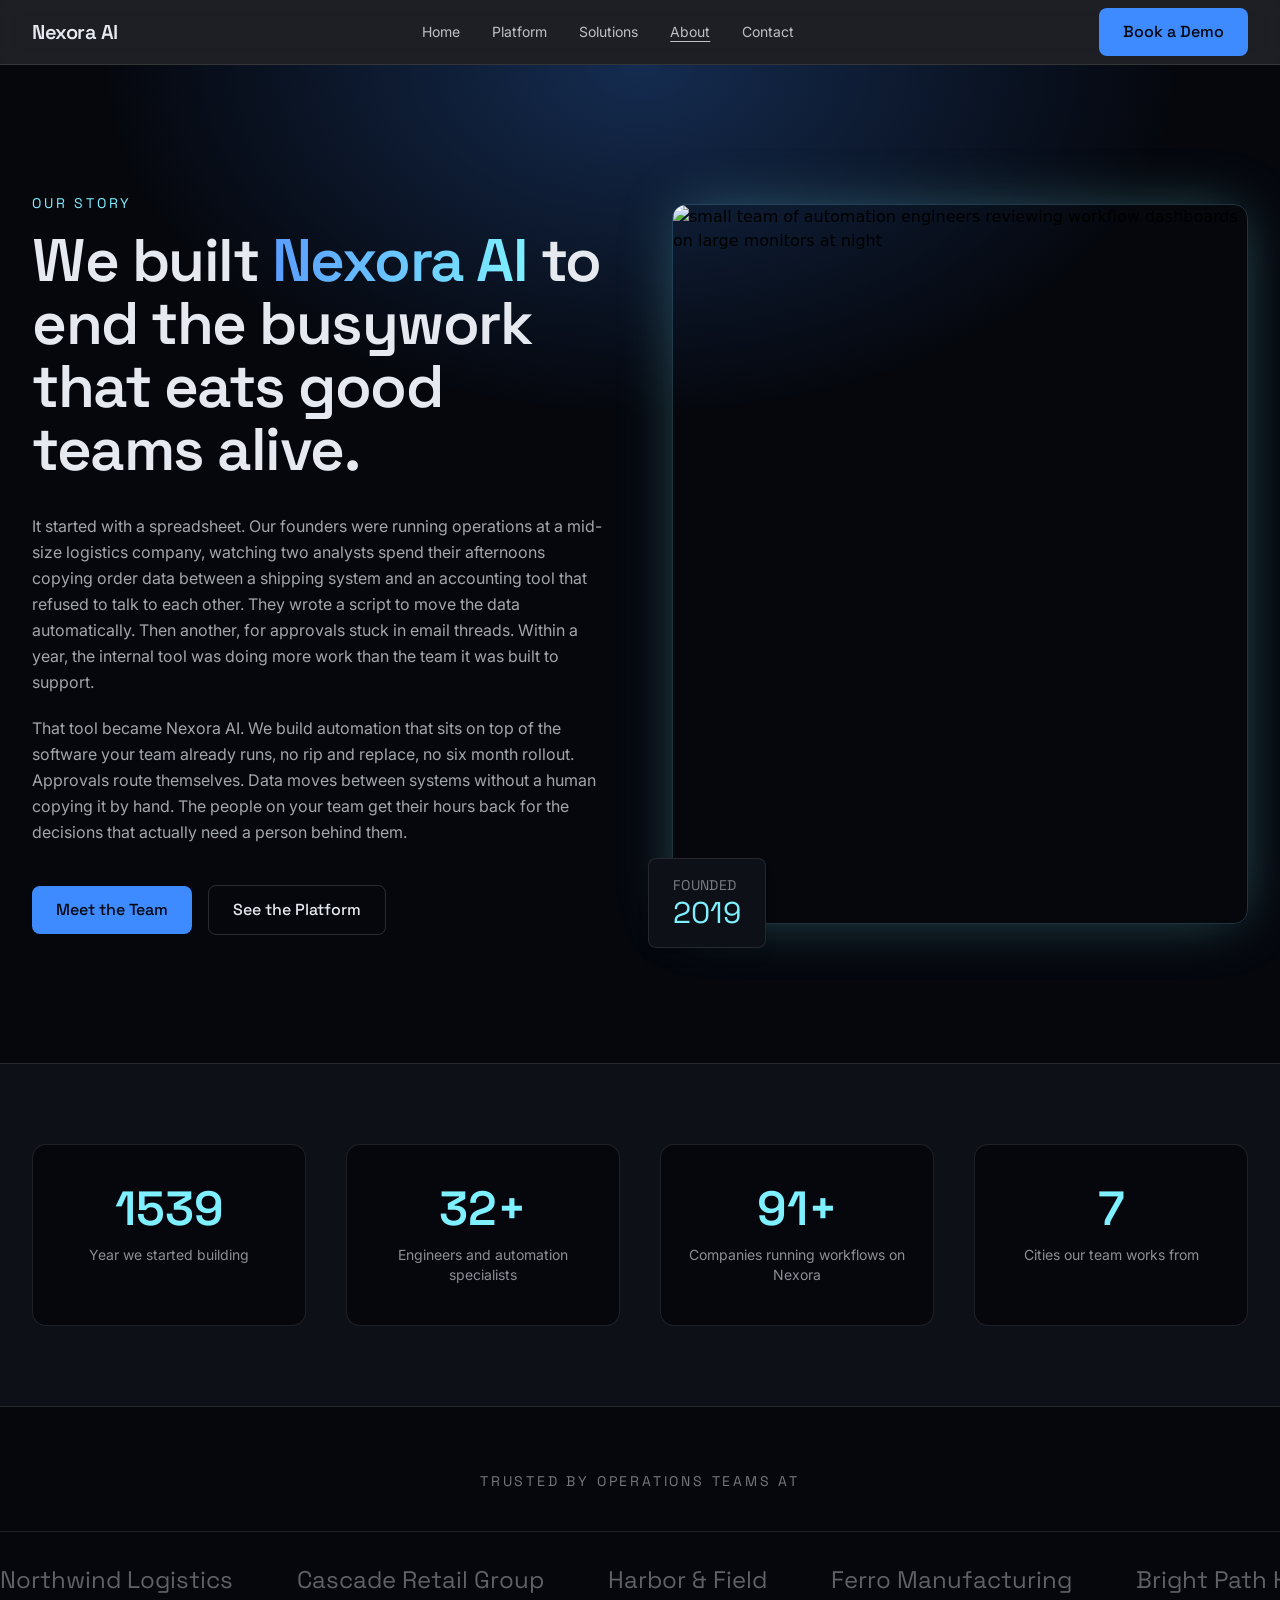
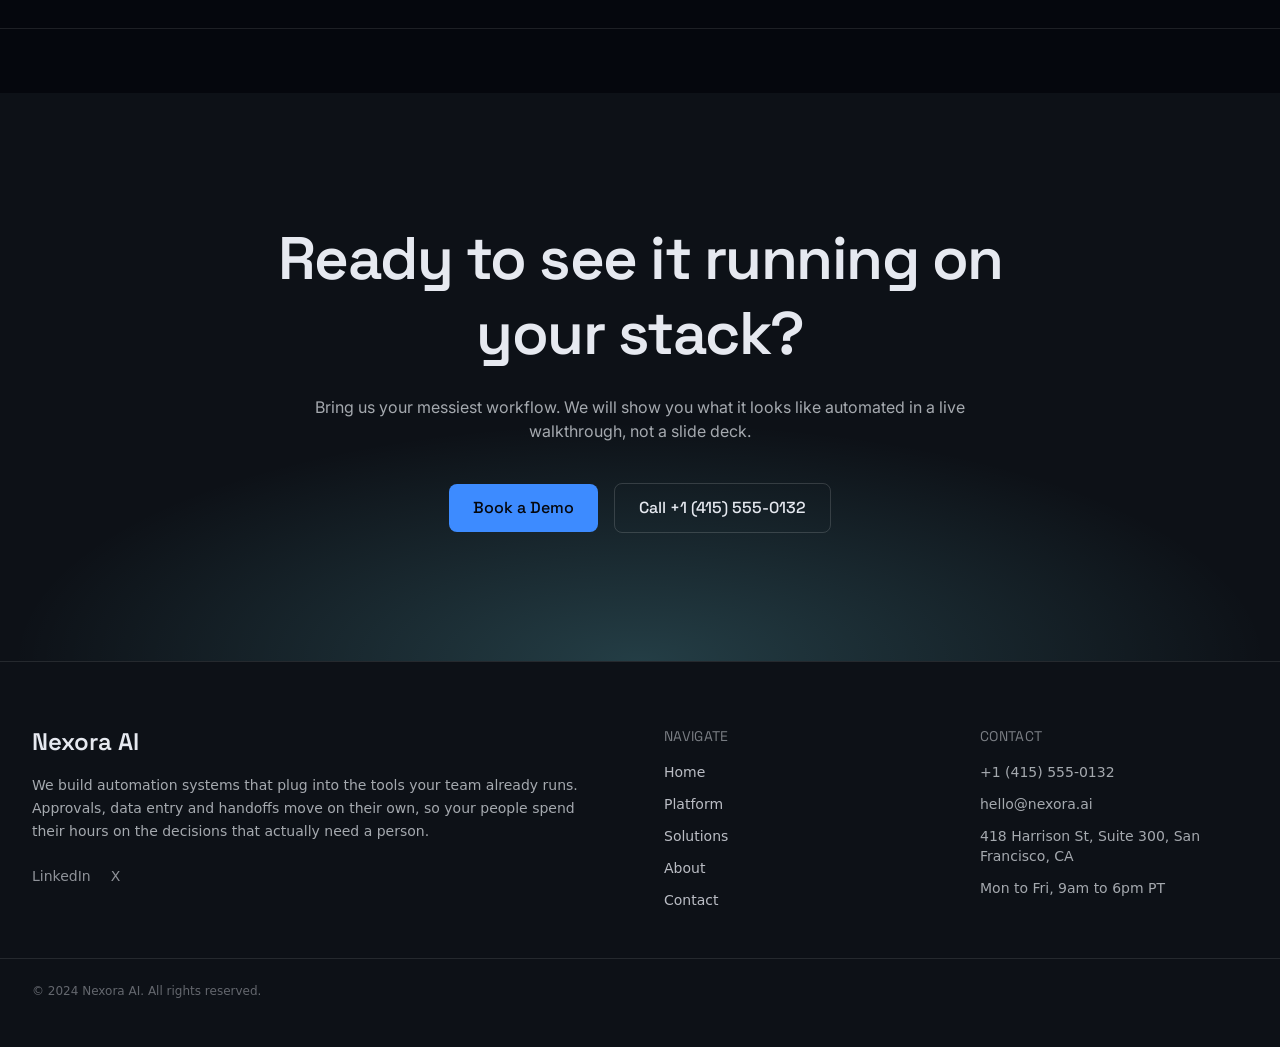
==== commit dc26e4c3: "Site-wide edit via the Tibly widget" ====
--- a/about.html
+++ b/about.html
@@ -22,15 +22,15 @@
 <style>.tibly-ba{position:relative;overflow:hidden;--ba:50%;cursor:ew-resize;touch-action:pan-y;user-select:none;-webkit-user-select:none}.tibly-ba>img{display:block;width:100%;height:100%;object-fit:cover}.tibly-ba .tibly-ba-before{position:absolute;inset:0;clip-path:inset(0 calc(100% - var(--ba)) 0 0)}.tibly-ba .tibly-ba-before img{display:block;width:100%;height:100%;object-fit:cover}.tibly-ba::after{content:'';position:absolute;top:0;bottom:0;left:var(--ba);width:2px;margin-left:-1px;background:#fff;box-shadow:0 0 6px rgba(0,0,0,.55);pointer-events:none;z-index:1}.tibly-ba::before{content:'';position:absolute;top:50%;left:var(--ba);width:44px;height:44px;transform:translate(-50%,-50%);border-radius:9999px;background:rgba(0,0,0,.75) url("data:image/svg+xml,%3Csvg%20xmlns='http://www.w3.org/2000/svg'%20viewBox='0%200%2024%2024'%20fill='%23fff'%3E%3Cpath%20d='M9%206l-6%206%206%206zM15%206l6%206-6%206z'/%3E%3C/svg%3E") center/22px 22px no-repeat;border:2px solid #fff;box-shadow:0 2px 8px rgba(0,0,0,.4);pointer-events:none;z-index:1}.tibly-ba input[type=range]{position:absolute;inset:0;width:100%;height:100%;margin:0;opacity:0;pointer-events:none;-webkit-appearance:none;appearance:none;z-index:2}[data-lightbox]{cursor:zoom-in}.tibly-lb{position:fixed;inset:0;z-index:9999;background:rgba(0,0,0,.92);display:flex;align-items:center;justify-content:center;cursor:zoom-out;padding:24px}.tibly-lb img{max-width:100%;max-height:100%;object-fit:contain}</style>
 <script>document.addEventListener('input',function(e){var t=e.target;if(!t||t.type!=='range')return;var c=t.closest&&t.closest('.tibly-ba');if(c)c.style.setProperty('--ba',t.value+'%')});document.addEventListener('pointerdown',function(e){var c=e.target.closest&&e.target.closest('.tibly-ba');if(!c||e.button>0)return;e.preventDefault();var inp=c.querySelector('input[type=range]');var set=function(x){var r=c.getBoundingClientRect();if(!r.width)return;var p=Math.max(0,Math.min(100,(x-r.left)*100/r.width));c.style.setProperty('--ba',p+'%');if(inp)inp.value=Math.round(p)};set(e.clientX);var mv=function(ev){set(ev.clientX)};var up=function(){document.removeEventListener('pointermove',mv);document.removeEventListener('pointerup',up);document.removeEventListener('pointercancel',up)};document.addEventListener('pointermove',mv);document.addEventListener('pointerup',up);document.addEventListener('pointercancel',up)});document.addEventListener('click',function(e){var im=e.target.closest&&e.target.closest('[data-lightbox]');if(!im||!(im.currentSrc||im.src))return;e.preventDefault();var o=document.createElement('div');o.className='tibly-lb';var big=document.createElement('img');big.src=im.currentSrc||im.src;big.alt=im.alt||'';o.appendChild(big);o.addEventListener('click',function(){o.remove()});document.addEventListener('keydown',function esc(ev){if(ev.key==='Escape'){o.remove();document.removeEventListener('keydown',esc)}});document.body.appendChild(o)});document.addEventListener('click',function(e){var x=e.target.closest&&e.target.closest('[data-announce-close]');if(!x)return;var b=x.closest('[data-announce]');if(b){b.style.display='none';try{sessionStorage.setItem('tibly-announce','1')}catch(_){}}});addEventListener('DOMContentLoaded',function(){try{if(sessionStorage.getItem('tibly-announce')==='1'){var b=document.querySelector('[data-announce]');if(b)b.style.display='none'}}catch(_){}if('IntersectionObserver' in window&&!matchMedia('(prefers-reduced-motion:reduce)').matches){var els=document.querySelectorAll('[data-count]');if(els.length){var io=new IntersectionObserver(function(es){es.forEach(function(en){if(!en.isIntersecting)return;io.unobserve(en.target);var el=en.target,s=el.textContent||'',m=s.match(/[\d,]*\d(?:\.\d+)?/);if(!m)return;var raw=m[0],num=parseFloat(raw.replace(/,/g,''));if(!isFinite(num))return;var pre=s.slice(0,m.index),post=s.slice(m.index+raw.length),grp=raw.indexOf(',')>=0,dec=(raw.split('.')[1]||'').length,t0=performance.now();requestAnimationFrame(function tick(now){var p=Math.min((now-t0)/1400,1);p=1-Math.pow(1-p,3);var v=(num*p).toFixed(dec);if(grp)v=Number(v).toLocaleString('en-US',{minimumFractionDigits:dec});el.textContent=pre+v+post;if(p<1)requestAnimationFrame(tick)})})},{rootMargin:'0px 0px -10% 0px'});els.forEach(function(el){io.observe(el)})}}var badge=document.querySelector('[data-tibly-open]');if(badge){var src=document.querySelector('[data-tibly-field="hours"]');var txt=(src&&src.textContent||'').toLowerCase();var days=['sun','mon','tue','wed','thu','fri','sat'];var toMin=function(h,mm,ap){h=+h;mm=+(mm||0);if(ap==='pm'&&h!==12)h+=12;if(ap==='am'&&h===12)h=0;return h*60+mm};var spans=[];var re=/(sun|mon|tue|wed|thu|fri|sat|daily|every ?day)[a-z]*\s*(?:[-\u2013\u2014]\s*(sun|mon|tue|wed|thu|fri|sat)[a-z]*)?\s*:?\s*(\d{1,2})(?::(\d{2}))?\s*(am|pm)?\s*[-\u2013\u2014]\s*(\d{1,2})(?::(\d{2}))?\s*(am|pm)?/g,mm;while((mm=re.exec(txt))){var d1=mm[1].slice(0,3),d2=mm[2],ap1=mm[5]||(mm[8]==='pm'&&+mm[3]<=+mm[6]?'am':mm[8]),o=toMin(mm[3],mm[4],ap1),c=toMin(mm[6],mm[7],mm[8]);var from=d1==='dai'||d1==='eve'?0:days.indexOf(d1),to=d2?days.indexOf(d2.slice(0,3)):(d1==='dai'||d1==='eve'?6:from);if(from<0)continue;for(var d=from;;d=(d+1)%7){spans.push([d,o,c]);if(d===to)break}}if(spans.length){var now=new Date(),cur=now.getDay(),min=now.getHours()*60+now.getMinutes();var open=spans.some(function(s){return s[0]===cur&&min>=s[1]&&min<s[2]});badge.textContent=open?(badge.getAttribute('data-open-text')||'Open now'):(badge.getAttribute('data-closed-text')||'Closed now');badge.setAttribute('data-state',open?'open':'closed');badge.hidden=false}}});</script>
 <style>header a[aria-current="page"]:not(:has(img,svg)){text-decoration:underline;text-underline-offset:4px;text-decoration-thickness:1px}</style>
-<style>@media (prefers-reduced-motion:no-preference){label[for="nav-open"] span{transition:transform .3s ease,opacity .2s ease}header:has(#nav-open:checked) label[for="nav-open"]:not([aria-label="Close" i]) span:not(:has(span)):nth-of-type(1){transform:translateY(8px) rotate(45deg)}header:has(#nav-open:checked) label[for="nav-open"]:not([aria-label="Close" i]) span:not(:has(span)):nth-of-type(2){opacity:0}header:has(#nav-open:checked) label[for="nav-open"]:not([aria-label="Close" i]) span:not(:has(span)):nth-of-type(3){transform:translateY(-8px) rotate(-45deg)}#nav-open:checked~[class*="peer-checked:"]{animation:tibly-nav-in .25s ease}#nav-open:checked~[class*="peer-checked:"] label[for="nav-open"]{display:inline-block;animation:tibly-x-in .35s ease}@keyframes tibly-nav-in{from{opacity:0;transform:translateY(10px)}}@keyframes tibly-x-in{from{opacity:0;transform:rotate(-90deg) scale(.6)}}}</style>
+<style>#nav-open~[class*="peer-checked:"][class*="fixed"]{min-height:100vh;min-height:100dvh}@media (prefers-reduced-motion:no-preference){label[for="nav-open"] span{transition:transform .3s ease,opacity .2s ease}header:has(#nav-open:checked) label[for="nav-open"]:not([aria-label="Close" i]) span:not(:has(span)):nth-of-type(1){transform:translateY(8px) rotate(45deg)}header:has(#nav-open:checked) label[for="nav-open"]:not([aria-label="Close" i]) span:not(:has(span)):nth-of-type(2){opacity:0}header:has(#nav-open:checked) label[for="nav-open"]:not([aria-label="Close" i]) span:not(:has(span)):nth-of-type(3){transform:translateY(-8px) rotate(-45deg)}#nav-open:checked~[class*="peer-checked:"]{animation:tibly-nav-in .25s ease}#nav-open:checked~[class*="peer-checked:"] label[for="nav-open"]{display:inline-block;animation:tibly-x-in .35s ease}@keyframes tibly-nav-in{from{opacity:0;transform:translateY(10px)}}@keyframes tibly-x-in{from{opacity:0;transform:rotate(-90deg) scale(.6)}}}</style>
 <link rel="stylesheet" href="/styles.css?v=3b666985">
 </head>
 <body>
 <!-- block:header -->
 <header class="sticky top-0 z-30">
-  <div class="border-b border-white/10 bg-[#05070d]/90 backdrop-blur">
+  <div class="border-b border-white/10 bg-[#05070d]/90">
   <input type="checkbox" id="nav-open" class="peer sr-only">
-  <div class="mx-auto max-w-7xl px-4 sm:px-6 lg:px-8">
+  <div class="mx-auto max-w-7xl px-4 sm:px-6 lg:px-8 backdrop-blur">
     <div class="flex h-16 items-center justify-between">
       <a href="/" class="font-display text-xl font-semibold tracking-tight text-ink">
         <span data-tibly-field="business-name">Nexora AI</span>
--- a/styles.css
+++ b/styles.css
@@ -1,2 +1,2 @@
 /*! tailwindcss v4.3.2 | MIT License | https://tailwindcss.com */
-@layer properties{@supports (((-webkit-hyphens:none)) and (not (margin-trim:inline))) or ((-moz-orient:inline) and (not (color:rgb(from red r g b)))){*,:before,:after,::backdrop{--tw-translate-x:0;--tw-translate-y:0;--tw-translate-z:0;--tw-space-y-reverse:0;--tw-border-style:solid;--tw-gradient-position:initial;--tw-gradient-from:#0000;--tw-gradient-via:#0000;--tw-gradient-to:#0000;--tw-gradient-stops:initial;--tw-gradient-via-stops:initial;--tw-gradient-from-position:0%;--tw-gradient-via-position:50%;--tw-gradient-to-position:100%;--tw-leading:initial;--tw-font-weight:initial;--tw-tracking:initial;--tw-shadow:0 0 #0000;--tw-shadow-color:initial;--tw-shadow-alpha:100%;--tw-inset-shadow:0 0 #0000;--tw-inset-shadow-color:initial;--tw-inset-shadow-alpha:100%;--tw-ring-color:initial;--tw-ring-shadow:0 0 #0000;--tw-inset-ring-color:initial;--tw-inset-ring-shadow:0 0 #0000;--tw-ring-inset:initial;--tw-ring-offset-width:0px;--tw-ring-offset-color:#fff;--tw-ring-offset-shadow:0 0 #0000;--tw-blur:initial;--tw-brightness:initial;--tw-contrast:initial;--tw-grayscale:initial;--tw-hue-rotate:initial;--tw-invert:initial;--tw-opacity:initial;--tw-saturate:initial;--tw-sepia:initial;--tw-drop-shadow:initial;--tw-drop-shadow-color:initial;--tw-drop-shadow-alpha:100%;--tw-drop-shadow-size:initial;--tw-backdrop-blur:initial;--tw-backdrop-brightness:initial;--tw-backdrop-contrast:initial;--tw-backdrop-grayscale:initial;--tw-backdrop-hue-rotate:initial;--tw-backdrop-invert:initial;--tw-backdrop-opacity:initial;--tw-backdrop-saturate:initial;--tw-backdrop-sepia:initial;--tw-duration:initial;--tw-ease:initial}}}@layer theme{:root,:host{--font-sans:ui-sans-serif, system-ui, sans-serif, "Apple Color Emoji", "Segoe UI Emoji", "Segoe UI Symbol", "Noto Color Emoji";--font-mono:ui-monospace, SFMono-Regular, Menlo, Monaco, Consolas, "Liberation Mono", "Courier New", monospace;--color-white:#fff;--spacing:.25rem;--container-xl:36rem;--container-2xl:42rem;--container-3xl:48rem;--container-4xl:56rem;--container-7xl:80rem;--text-xs:.75rem;--text-xs--line-height:calc(1 / .75);--text-sm:.875rem;--text-sm--line-height:calc(1.25 / .875);--text-base:1rem;--text-base--line-height:calc(1.5 / 1);--text-lg:1.125rem;--text-lg--line-height:calc(1.75 / 1.125);--text-xl:1.25rem;--text-xl--line-height:calc(1.75 / 1.25);--text-2xl:1.5rem;--text-2xl--line-height:calc(2 / 1.5);--text-3xl:1.875rem;--text-3xl--line-height:calc(2.25 / 1.875);--text-4xl:2.25rem;--text-4xl--line-height:calc(2.5 / 2.25);--text-5xl:3rem;--text-5xl--line-height:1;--text-6xl:3.75rem;--text-6xl--line-height:1;--text-7xl:4.5rem;--text-7xl--line-height:1;--font-weight-medium:500;--font-weight-semibold:600;--tracking-tight:-.025em;--tracking-wide:.025em;--tracking-widest:.1em;--leading-tight:1.25;--leading-relaxed:1.625;--radius-sm:4px;--radius-md:8px;--radius-lg:14px;--ease-in-out:cubic-bezier(.4, 0, .2, 1);--blur-3xl:64px;--aspect-video:16 / 9;--default-transition-duration:.15s;--default-transition-timing-function:cubic-bezier(.4, 0, .2, 1);--default-font-family:var(--font-sans);--default-mono-font-family:var(--font-mono);--color-brand-50:#eaf2ff;--color-brand-100:#d1e4ff;--color-brand-200:#a8cbff;--color-brand-300:#7bb0ff;--color-brand-400:#5a9dff;--color-brand-500:#3d8bff;--color-brand-600:#2f6fe0;--color-brand-700:#2456b3;--color-brand-800:#1b4086;--color-brand-900:#142d5e;--color-accent-50:#eafdff;--color-accent-100:#ccfaff;--color-accent-200:#99f4ff;--color-accent-300:#7ff0ff;--color-accent-400:#4fe2f7;--color-accent-500:#2bc9e0;--color-accent-600:#1ea3b8;--color-accent-700:#187e8e;--color-accent-800:#135f6b;--color-accent-900:#0d454e;--color-surface:#0d1117;--color-ink:#e6e9f0;--font-display:"Space Grotesk", sans-serif;--font-body:"Inter", sans-serif;--animate-kenburns:kenburns 18s ease-in-out infinite alternate;--animate-marquee:marquee 30s linear infinite;--animate-float:float 6s ease-in-out infinite;--animate-pulse-soft:pulse-soft 4s ease-in-out infinite;--animate-spin-slow:spin-slow 24s linear infinite}}@layer base{*,:after,:before,::backdrop{box-sizing:border-box;border:0 solid;margin:0;padding:0}::file-selector-button{box-sizing:border-box;border:0 solid;margin:0;padding:0}html,:host{-webkit-text-size-adjust:100%;tab-size:4;line-height:1.5;font-family:var(--default-font-family,ui-sans-serif, system-ui, sans-serif, "Apple Color Emoji", "Segoe UI Emoji", "Segoe UI Symbol", "Noto Color Emoji");font-feature-settings:var(--default-font-feature-settings,normal);font-variation-settings:var(--default-font-variation-settings,normal);-webkit-tap-highlight-color:transparent}hr{height:0;color:inherit;border-top-width:1px}abbr:where([title]){-webkit-text-decoration:underline dotted;text-decoration:underline dotted}h1,h2,h3,h4,h5,h6{font-size:inherit;font-weight:inherit}a{color:inherit;-webkit-text-decoration:inherit;-webkit-text-decoration:inherit;-webkit-text-decoration:inherit;text-decoration:inherit}b,strong{font-weight:bolder}code,kbd,samp,pre{font-family:var(--default-mono-font-family,ui-monospace, SFMono-Regular, Menlo, Monaco, Consolas, "Liberation Mono", "Courier New", monospace);font-feature-settings:var(--default-mono-font-feature-settings,normal);font-variation-settings:var(--default-mono-font-variation-settings,normal);font-size:1em}small{font-size:80%}sub,sup{vertical-align:baseline;font-size:75%;line-height:0;position:relative}sub{bottom:-.25em}sup{top:-.5em}table{text-indent:0;border-color:inherit;border-collapse:collapse}:-moz-focusring{outline:auto}progress{vertical-align:baseline}summary{display:list-item}ol,ul,menu{list-style:none}img,svg,video,canvas,audio,iframe,embed,object{vertical-align:middle;display:block}img,video{max-width:100%;height:auto}button,input,select,optgroup,textarea{font:inherit;font-feature-settings:inherit;font-variation-settings:inherit;letter-spacing:inherit;color:inherit;opacity:1;background-color:#0000;border-radius:0}::file-selector-button{font:inherit;font-feature-settings:inherit;font-variation-settings:inherit;letter-spacing:inherit;color:inherit;opacity:1;background-color:#0000;border-radius:0}:where(select:is([multiple],[size])) optgroup{font-weight:bolder}:where(select:is([multiple],[size])) optgroup option{padding-inline-start:20px}::file-selector-button{margin-inline-end:4px}::placeholder{opacity:1}@supports (not ((-webkit-appearance:-apple-pay-button))) or (contain-intrinsic-size:1px){::placeholder{color:currentColor}@supports (color:color-mix(in lab, red, red)){::placeholder{color:color-mix(in oklab, currentcolor 50%, transparent)}}}textarea{resize:vertical}::-webkit-search-decoration{-webkit-appearance:none}::-webkit-date-and-time-value{min-height:1lh;text-align:inherit}::-webkit-datetime-edit{display:inline-flex}::-webkit-datetime-edit-fields-wrapper{padding:0}::-webkit-datetime-edit{padding-block:0}::-webkit-datetime-edit-year-field{padding-block:0}::-webkit-datetime-edit-month-field{padding-block:0}::-webkit-datetime-edit-day-field{padding-block:0}::-webkit-datetime-edit-hour-field{padding-block:0}::-webkit-datetime-edit-minute-field{padding-block:0}::-webkit-datetime-edit-second-field{padding-block:0}::-webkit-datetime-edit-millisecond-field{padding-block:0}::-webkit-datetime-edit-meridiem-field{padding-block:0}::-webkit-calendar-picker-indicator{line-height:1}:-moz-ui-invalid{box-shadow:none}button,input:where([type=button],[type=reset],[type=submit]){appearance:button}::file-selector-button{appearance:button}::-webkit-inner-spin-button{height:auto}::-webkit-outer-spin-button{height:auto}[hidden]:where(:not([hidden=until-found])){display:none!important}}@layer components{.btn{border-radius:var(--radius-md);background-color:var(--color-brand-500);padding-inline:calc(var(--spacing) * 6);padding-block:calc(var(--spacing) * 3);font-family:var(--font-display);--tw-font-weight:var(--font-weight-medium);font-weight:var(--font-weight-medium);color:#05070d;transition-property:color,background-color,border-color,outline-color,text-decoration-color,fill,stroke,--tw-gradient-from,--tw-gradient-via,--tw-gradient-to,opacity,box-shadow,transform,translate,scale,rotate,filter,-webkit-backdrop-filter,backdrop-filter,display,content-visibility,overlay,pointer-events;transition-timing-function:var(--tw-ease,var(--default-transition-timing-function));transition-duration:var(--tw-duration,var(--default-transition-duration));--tw-duration:.3s;justify-content:center;align-items:center;transition-duration:.3s;display:inline-flex}@media (hover:hover){.btn:hover{--tw-translate-y:calc(var(--spacing) * -.5);translate:var(--tw-translate-x) var(--tw-translate-y);background-color:var(--color-accent-300)}}.btn:focus{--tw-ring-shadow:var(--tw-ring-inset,) 0 0 0 calc(2px + var(--tw-ring-offset-width)) var(--tw-ring-color,currentcolor);box-shadow:var(--tw-inset-shadow), var(--tw-inset-ring-shadow), var(--tw-ring-offset-shadow), var(--tw-ring-shadow), var(--tw-shadow);--tw-ring-color:var(--color-accent-300);--tw-ring-offset-width:2px;--tw-ring-offset-shadow:var(--tw-ring-inset,) 0 0 0 var(--tw-ring-offset-width) var(--tw-ring-offset-color);--tw-ring-offset-color:#05070d;--tw-outline-style:none;outline-style:none}.btn-secondary{border-radius:var(--radius-md);border-style:var(--tw-border-style);border-width:1px;border-color:#ffffff26;justify-content:center;align-items:center;display:inline-flex}@supports (color:color-mix(in lab, red, red)){.btn-secondary{border-color:color-mix(in oklab, var(--color-white) 15%, transparent)}}.btn-secondary{padding-inline:calc(var(--spacing) * 6);padding-block:calc(var(--spacing) * 3);font-family:var(--font-display);--tw-font-weight:var(--font-weight-medium);font-weight:var(--font-weight-medium);color:var(--color-ink);transition-property:color,background-color,border-color,outline-color,text-decoration-color,fill,stroke,--tw-gradient-from,--tw-gradient-via,--tw-gradient-to,opacity,box-shadow,transform,translate,scale,rotate,filter,-webkit-backdrop-filter,backdrop-filter,display,content-visibility,overlay,pointer-events;transition-timing-function:var(--tw-ease,var(--default-transition-timing-function));transition-duration:var(--tw-duration,var(--default-transition-duration));--tw-duration:.3s;transition-duration:.3s}@media (hover:hover){.btn-secondary:hover{border-color:var(--color-accent-300);color:var(--color-accent-300)}}.card{border-radius:var(--radius-lg);border-style:var(--tw-border-style);border-width:1px;border-color:#ffffff1a}@supports (color:color-mix(in lab, red, red)){.card{border-color:color-mix(in oklab, var(--color-white) 10%, transparent)}}.card{background-color:var(--color-surface);padding:calc(var(--spacing) * 6);transition-property:color,background-color,border-color,outline-color,text-decoration-color,fill,stroke,--tw-gradient-from,--tw-gradient-via,--tw-gradient-to,opacity,box-shadow,transform,translate,scale,rotate,filter,-webkit-backdrop-filter,backdrop-filter,display,content-visibility,overlay,pointer-events;transition-timing-function:var(--tw-ease,var(--default-transition-timing-function));transition-duration:var(--tw-duration,var(--default-transition-duration));--tw-duration:.3s;transition-duration:.3s}@media (hover:hover){.card:hover{border-color:#7ff0ff66}@supports (color:color-mix(in lab, red, red)){.card:hover{border-color:color-mix(in oklab, var(--color-accent-300) 40%, transparent)}}}}@layer utilities{.pointer-events-none{pointer-events:none}.sr-only{clip-path:inset(50%);white-space:nowrap;border-width:0;width:1px;height:1px;margin:-1px;padding:0;position:absolute;overflow:hidden}.absolute{position:absolute}.fixed{position:fixed}.relative{position:relative}.sticky{position:sticky}.inset-0{inset:0}.inset-x-0{inset-inline:0}.-top-40{top:calc(var(--spacing) * -40)}.top-0{top:0}.top-1\/2{top:50%}.top-1\/3{top:33.3333%}.right-0{right:0}.-bottom-6{bottom:calc(var(--spacing) * -6)}.-bottom-32{bottom:calc(var(--spacing) * -32)}.bottom-0{bottom:0}.-left-6{left:calc(var(--spacing) * -6)}.-left-24{left:calc(var(--spacing) * -24)}.left-0{left:0}.left-1\/2{left:50%}.z-10{z-index:10}.z-30{z-index:30}.z-40{z-index:40}.z-50{z-index:50}.mx-auto{margin-inline:auto}.mt-1{margin-top:var(--spacing)}.mt-2{margin-top:calc(var(--spacing) * 2)}.mt-3{margin-top:calc(var(--spacing) * 3)}.mt-4{margin-top:calc(var(--spacing) * 4)}.mt-5{margin-top:calc(var(--spacing) * 5)}.mt-6{margin-top:calc(var(--spacing) * 6)}.mt-8{margin-top:calc(var(--spacing) * 8)}.mt-10{margin-top:calc(var(--spacing) * 10)}.mt-12{margin-top:calc(var(--spacing) * 12)}.mt-14{margin-top:calc(var(--spacing) * 14)}.mt-16{margin-top:calc(var(--spacing) * 16)}.mt-auto{margin-top:auto}.mb-4{margin-bottom:calc(var(--spacing) * 4)}.block{display:block}.flex{display:flex}.grid{display:grid}.hidden{display:none}.aspect-\[4\/3\]{aspect-ratio:4/3}.aspect-\[4\/5\]{aspect-ratio:4/5}.aspect-video{aspect-ratio:var(--aspect-video)}.h-0\.5{height:calc(var(--spacing) * .5)}.h-1\.5{height:calc(var(--spacing) * 1.5)}.h-2{height:calc(var(--spacing) * 2)}.h-6{height:calc(var(--spacing) * 6)}.h-10{height:calc(var(--spacing) * 10)}.h-16{height:calc(var(--spacing) * 16)}.h-64{height:calc(var(--spacing) * 64)}.h-72{height:calc(var(--spacing) * 72)}.h-\[32rem\]{height:32rem}.h-\[500px\]{height:500px}.h-\[600px\]{height:600px}.h-full{height:100%}.w-1\.5{width:calc(var(--spacing) * 1.5)}.w-2{width:calc(var(--spacing) * 2)}.w-6{width:calc(var(--spacing) * 6)}.w-10{width:calc(var(--spacing) * 10)}.w-64{width:calc(var(--spacing) * 64)}.w-72{width:calc(var(--spacing) * 72)}.w-\[32rem\]{width:32rem}.w-\[500px\]{width:500px}.w-\[600px\]{width:600px}.w-full{width:100%}.w-max{width:max-content}.max-w-2xl{max-width:var(--container-2xl)}.max-w-3xl{max-width:var(--container-3xl)}.max-w-4xl{max-width:var(--container-4xl)}.max-w-7xl{max-width:var(--container-7xl)}.max-w-prose{max-width:65ch}.max-w-xl{max-width:var(--container-xl)}.shrink-0{flex-shrink:0}.origin-center{transform-origin:50%}.-translate-x-1\/2{--tw-translate-x:calc(calc(1 / 2 * 100%) * -1);translate:var(--tw-translate-x) var(--tw-translate-y)}.-translate-y-1\/2{--tw-translate-y:calc(calc(1 / 2 * 100%) * -1);translate:var(--tw-translate-x) var(--tw-translate-y)}.-translate-y-1\/3{--tw-translate-y:calc(calc(1 / 3 * 100%) * -1);translate:var(--tw-translate-x) var(--tw-translate-y)}.-rotate-45{rotate:-45deg}.rotate-45{rotate:45deg}.animate-float{animation:var(--animate-float)}.animate-marquee{animation:var(--animate-marquee)}.animate-pulse-soft{animation:var(--animate-pulse-soft)}.cursor-pointer{cursor:pointer}.grid-cols-1{grid-template-columns:repeat(1,minmax(0,1fr))}.grid-cols-2{grid-template-columns:repeat(2,minmax(0,1fr))}.flex-col{flex-direction:column}.flex-wrap{flex-wrap:wrap}.items-center{align-items:center}.items-start{align-items:flex-start}.justify-between{justify-content:space-between}.justify-center{justify-content:center}.gap-1{gap:var(--spacing)}.gap-2{gap:calc(var(--spacing) * 2)}.gap-3{gap:calc(var(--spacing) * 3)}.gap-4{gap:calc(var(--spacing) * 4)}.gap-5{gap:calc(var(--spacing) * 5)}.gap-6{gap:calc(var(--spacing) * 6)}.gap-8{gap:calc(var(--spacing) * 8)}.gap-10{gap:calc(var(--spacing) * 10)}.gap-12{gap:calc(var(--spacing) * 12)}.gap-14{gap:calc(var(--spacing) * 14)}.gap-16{gap:calc(var(--spacing) * 16)}:where(.space-y-3>:not(:last-child)){--tw-space-y-reverse:0;margin-block-start:calc(calc(var(--spacing) * 3) * var(--tw-space-y-reverse));margin-block-end:calc(calc(var(--spacing) * 3) * calc(1 - var(--tw-space-y-reverse)))}:where(.space-y-4>:not(:last-child)){--tw-space-y-reverse:0;margin-block-start:calc(calc(var(--spacing) * 4) * var(--tw-space-y-reverse));margin-block-end:calc(calc(var(--spacing) * 4) * calc(1 - var(--tw-space-y-reverse)))}:where(.space-y-5>:not(:last-child)){--tw-space-y-reverse:0;margin-block-start:calc(calc(var(--spacing) * 5) * var(--tw-space-y-reverse));margin-block-end:calc(calc(var(--spacing) * 5) * calc(1 - var(--tw-space-y-reverse)))}.overflow-hidden{overflow:hidden}.rounded-full{border-radius:3.40282e38px}.rounded-lg{border-radius:var(--radius-lg)}.rounded-md{border-radius:var(--radius-md)}.border{border-style:var(--tw-border-style);border-width:1px}.border-0{border-style:var(--tw-border-style);border-width:0}.border-y{border-block-style:var(--tw-border-style);border-block-width:1px}.border-t{border-top-style:var(--tw-border-style);border-top-width:1px}.border-b{border-bottom-style:var(--tw-border-style);border-bottom-width:1px}.border-accent-300\/15{border-color:#7ff0ff26}@supports (color:color-mix(in lab, red, red)){.border-accent-300\/15{border-color:color-mix(in oklab, var(--color-accent-300) 15%, transparent)}}.border-accent-300\/20{border-color:#7ff0ff33}@supports (color:color-mix(in lab, red, red)){.border-accent-300\/20{border-color:color-mix(in oklab, var(--color-accent-300) 20%, transparent)}}.border-accent-300\/25{border-color:#7ff0ff40}@supports (color:color-mix(in lab, red, red)){.border-accent-300\/25{border-color:color-mix(in oklab, var(--color-accent-300) 25%, transparent)}}.border-accent-300\/30{border-color:#7ff0ff4d}@supports (color:color-mix(in lab, red, red)){.border-accent-300\/30{border-color:color-mix(in oklab, var(--color-accent-300) 30%, transparent)}}.border-white\/10{border-color:#ffffff1a}@supports (color:color-mix(in lab, red, red)){.border-white\/10{border-color:color-mix(in oklab, var(--color-white) 10%, transparent)}}.border-white\/15{border-color:#ffffff26}@supports (color:color-mix(in lab, red, red)){.border-white\/15{border-color:color-mix(in oklab, var(--color-white) 15%, transparent)}}.bg-\[\#05070d\]{background-color:#05070d}.bg-\[\#05070d\]\/90{background-color:oklab(12.9007% -.000946336 -.0149496/.9)}.bg-accent-300{background-color:var(--color-accent-300)}.bg-accent-300\/10{background-color:#7ff0ff1a}@supports (color:color-mix(in lab, red, red)){.bg-accent-300\/10{background-color:color-mix(in oklab, var(--color-accent-300) 10%, transparent)}}.bg-brand-500{background-color:var(--color-brand-500)}.bg-brand-500\/20{background-color:#3d8bff33}@supports (color:color-mix(in lab, red, red)){.bg-brand-500\/20{background-color:color-mix(in oklab, var(--color-brand-500) 20%, transparent)}}.bg-ink{background-color:var(--color-ink)}.bg-surface{background-color:var(--color-surface)}.bg-surface\/60{background-color:#0d111799}@supports (color:color-mix(in lab, red, red)){.bg-surface\/60{background-color:color-mix(in oklab, var(--color-surface) 60%, transparent)}}.bg-surface\/85{background-color:#0d1117d9}@supports (color:color-mix(in lab, red, red)){.bg-surface\/85{background-color:color-mix(in oklab, var(--color-surface) 85%, transparent)}}.bg-gradient-to-b{--tw-gradient-position:to bottom in oklab;background-image:linear-gradient(var(--tw-gradient-stops))}.bg-gradient-to-r{--tw-gradient-position:to right in oklab;background-image:linear-gradient(var(--tw-gradient-stops))}.bg-\[radial-gradient\(circle_at_50\%_0\%\,rgba\(61\,139\,255\,0\.18\)\,transparent_60\%\)\]{background-image:radial-gradient(circle at 50% 0,#3d8bff2e,#0000 60%)}.bg-\[radial-gradient\(circle_at_50\%_50\%\,rgba\(61\,139\,255\,0\.2\)\,transparent_65\%\)\]{background-image:radial-gradient(circle,#3d8bff33,#0000 65%)}.bg-\[radial-gradient\(circle_at_center\,var\(--color-brand-700\)\,transparent_70\%\)\]{background-image:radial-gradient(circle at center,var(--color-brand-700),transparent 70%)}.bg-\[radial-gradient\(ellipse_40\%_40\%_at_100\%_100\%\,rgba\(127\,240\,255\,0\.12\)\,transparent_70\%\)\]{background-image:radial-gradient(40% 40% at 100% 100%,#7ff0ff1f,#0000 70%)}.bg-\[radial-gradient\(ellipse_60\%_50\%_at_50\%_0\%\,rgba\(61\,139\,255\,0\.22\)\,transparent_70\%\)\]{background-image:radial-gradient(60% 50% at 50% 0,#3d8bff38,#0000 70%)}.bg-\[radial-gradient\(ellipse_60\%_50\%_at_50\%_0\%\,rgba\(61\,139\,255\,0\.28\)\,transparent_70\%\)\]{background-image:radial-gradient(60% 50% at 50% 0,#3d8bff47,#0000 70%)}.bg-\[radial-gradient\(ellipse_70\%_60\%_at_50\%_100\%\,rgba\(127\,240\,255\,0\.2\)\,transparent_70\%\)\]{background-image:radial-gradient(70% 60% at 50% 100%,#7ff0ff33,#0000 70%)}.bg-\[radial-gradient\(ellipse_at_50\%_0\%\,rgba\(61\,139\,255\,0\.25\)\,transparent_60\%\)\]{background-image:radial-gradient(at 50% 0,#3d8bff40,#0000 60%)}.from-\[\#05070d\]\/70{--tw-gradient-from:oklab(12.9007% -.000946336 -.0149496/.7);--tw-gradient-stops:var(--tw-gradient-via-stops,var(--tw-gradient-position), var(--tw-gradient-from) var(--tw-gradient-from-position), var(--tw-gradient-to) var(--tw-gradient-to-position))}.from-brand-400{--tw-gradient-from:var(--color-brand-400);--tw-gradient-stops:var(--tw-gradient-via-stops,var(--tw-gradient-position), var(--tw-gradient-from) var(--tw-gradient-from-position), var(--tw-gradient-to) var(--tw-gradient-to-position))}.via-\[\#05070d\]\/60{--tw-gradient-via:oklab(12.9007% -.000946335 -.0149496/.6);--tw-gradient-via-stops:var(--tw-gradient-position), var(--tw-gradient-from) var(--tw-gradient-from-position), var(--tw-gradient-via) var(--tw-gradient-via-position), var(--tw-gradient-to) var(--tw-gradient-to-position);--tw-gradient-stops:var(--tw-gradient-via-stops)}.to-\[\#05070d\]{--tw-gradient-to:#05070d;--tw-gradient-stops:var(--tw-gradient-via-stops,var(--tw-gradient-position), var(--tw-gradient-from) var(--tw-gradient-from-position), var(--tw-gradient-to) var(--tw-gradient-to-position))}.to-accent-300{--tw-gradient-to:var(--color-accent-300);--tw-gradient-stops:var(--tw-gradient-via-stops,var(--tw-gradient-position), var(--tw-gradient-from) var(--tw-gradient-from-position), var(--tw-gradient-to) var(--tw-gradient-to-position))}.\[mask-image\:linear-gradient\(to_right\,transparent\,black_8\%\,black_92\%\,transparent\)\]{-webkit-mask-image:linear-gradient(90deg,#0000,#000 8% 92%,#0000);mask-image:linear-gradient(90deg,#0000,#000 8% 92%,#0000)}.bg-clip-text{-webkit-background-clip:text;background-clip:text}.object-cover{object-fit:cover}.p-6{padding:calc(var(--spacing) * 6)}.p-8{padding:calc(var(--spacing) * 8)}.px-2{padding-inline:calc(var(--spacing) * 2)}.px-4{padding-inline:calc(var(--spacing) * 4)}.px-5{padding-inline:calc(var(--spacing) * 5)}.px-6{padding-inline:calc(var(--spacing) * 6)}.px-8{padding-inline:calc(var(--spacing) * 8)}.py-0\.5{padding-block:calc(var(--spacing) * .5)}.py-2{padding-block:calc(var(--spacing) * 2)}.py-3{padding-block:calc(var(--spacing) * 3)}.py-4{padding-block:calc(var(--spacing) * 4)}.py-6{padding-block:calc(var(--spacing) * 6)}.py-8{padding-block:calc(var(--spacing) * 8)}.py-10{padding-block:calc(var(--spacing) * 10)}.py-12{padding-block:calc(var(--spacing) * 12)}.py-16{padding-block:calc(var(--spacing) * 16)}.py-20{padding-block:calc(var(--spacing) * 20)}.py-24{padding-block:calc(var(--spacing) * 24)}.pt-6{padding-top:calc(var(--spacing) * 6)}.pt-10{padding-top:calc(var(--spacing) * 10)}.pt-12{padding-top:calc(var(--spacing) * 12)}.pt-16{padding-top:calc(var(--spacing) * 16)}.pt-20{padding-top:calc(var(--spacing) * 20)}.pb-4{padding-bottom:calc(var(--spacing) * 4)}.pb-12{padding-bottom:calc(var(--spacing) * 12)}.pb-24{padding-bottom:calc(var(--spacing) * 24)}.pb-28{padding-bottom:calc(var(--spacing) * 28)}.text-center{text-align:center}.text-left{text-align:left}.font-body{font-family:var(--font-body)}.font-display{font-family:var(--font-display)}.text-2xl{font-size:var(--text-2xl);line-height:var(--tw-leading,var(--text-2xl--line-height))}.text-3xl{font-size:var(--text-3xl);line-height:var(--tw-leading,var(--text-3xl--line-height))}.text-4xl{font-size:var(--text-4xl);line-height:var(--tw-leading,var(--text-4xl--line-height))}.text-5xl{font-size:var(--text-5xl);line-height:var(--tw-leading,var(--text-5xl--line-height))}.text-6xl{font-size:var(--text-6xl);line-height:var(--tw-leading,var(--text-6xl--line-height))}.text-base{font-size:var(--text-base);line-height:var(--tw-leading,var(--text-base--line-height))}.text-lg{font-size:var(--text-lg);line-height:var(--tw-leading,var(--text-lg--line-height))}.text-sm{font-size:var(--text-sm);line-height:var(--tw-leading,var(--text-sm--line-height))}.text-xl{font-size:var(--text-xl);line-height:var(--tw-leading,var(--text-xl--line-height))}.text-xs{font-size:var(--text-xs);line-height:var(--tw-leading,var(--text-xs--line-height))}.leading-\[1\.05\]{--tw-leading:1.05;line-height:1.05}.leading-relaxed{--tw-leading:var(--leading-relaxed);line-height:var(--leading-relaxed)}.leading-tight{--tw-leading:var(--leading-tight);line-height:var(--leading-tight)}.font-medium{--tw-font-weight:var(--font-weight-medium);font-weight:var(--font-weight-medium)}.font-semibold{--tw-font-weight:var(--font-weight-semibold);font-weight:var(--font-weight-semibold)}.tracking-\[0\.2em\]{--tw-tracking:.2em;letter-spacing:.2em}.tracking-\[0\.3em\]{--tw-tracking:.3em;letter-spacing:.3em}.tracking-tight{--tw-tracking:var(--tracking-tight);letter-spacing:var(--tracking-tight)}.tracking-wide{--tw-tracking:var(--tracking-wide);letter-spacing:var(--tracking-wide)}.tracking-widest{--tw-tracking:var(--tracking-widest);letter-spacing:var(--tracking-widest)}.whitespace-nowrap{white-space:nowrap}.text-\[\#05070d\]{color:#05070d}.text-accent-300{color:var(--color-accent-300)}.text-accent-300\/40{color:#7ff0ff66}@supports (color:color-mix(in lab, red, red)){.text-accent-300\/40{color:color-mix(in oklab, var(--color-accent-300) 40%, transparent)}}.text-ink{color:var(--color-ink)}.text-ink\/20{color:#e6e9f033}@supports (color:color-mix(in lab, red, red)){.text-ink\/20{color:color-mix(in oklab, var(--color-ink) 20%, transparent)}}.text-ink\/30{color:#e6e9f04d}@supports (color:color-mix(in lab, red, red)){.text-ink\/30{color:color-mix(in oklab, var(--color-ink) 30%, transparent)}}.text-ink\/40{color:#e6e9f066}@supports (color:color-mix(in lab, red, red)){.text-ink\/40{color:color-mix(in oklab, var(--color-ink) 40%, transparent)}}.text-ink\/50{color:#e6e9f080}@supports (color:color-mix(in lab, red, red)){.text-ink\/50{color:color-mix(in oklab, var(--color-ink) 50%, transparent)}}.text-ink\/60{color:#e6e9f099}@supports (color:color-mix(in lab, red, red)){.text-ink\/60{color:color-mix(in oklab, var(--color-ink) 60%, transparent)}}.text-ink\/65{color:#e6e9f0a6}@supports (color:color-mix(in lab, red, red)){.text-ink\/65{color:color-mix(in oklab, var(--color-ink) 65%, transparent)}}.text-ink\/70{color:#e6e9f0b3}@supports (color:color-mix(in lab, red, red)){.text-ink\/70{color:color-mix(in oklab, var(--color-ink) 70%, transparent)}}.text-ink\/75{color:#e6e9f0bf}@supports (color:color-mix(in lab, red, red)){.text-ink\/75{color:color-mix(in oklab, var(--color-ink) 75%, transparent)}}.text-ink\/80{color:#e6e9f0cc}@supports (color:color-mix(in lab, red, red)){.text-ink\/80{color:color-mix(in oklab, var(--color-ink) 80%, transparent)}}.text-transparent{color:#0000}.uppercase{text-transform:uppercase}.opacity-30{opacity:.3}.opacity-40{opacity:.4}.opacity-60{opacity:.6}.shadow-\[0_0_40px_-10px_rgba\(127\,240\,255\,0\.25\)\]{--tw-shadow:0 0 40px -10px var(--tw-shadow-color,#7ff0ff40);box-shadow:var(--tw-inset-shadow), var(--tw-inset-ring-shadow), var(--tw-ring-offset-shadow), var(--tw-ring-shadow), var(--tw-shadow)}.shadow-\[0_0_50px_-10px_rgba\(127\,240\,255\,0\.25\)\]{--tw-shadow:0 0 50px -10px var(--tw-shadow-color,#7ff0ff40);box-shadow:var(--tw-inset-shadow), var(--tw-inset-ring-shadow), var(--tw-ring-offset-shadow), var(--tw-ring-shadow), var(--tw-shadow)}.shadow-\[0_0_50px_-12px_rgba\(127\,240\,255\,0\.3\)\]{--tw-shadow:0 0 50px -12px var(--tw-shadow-color,#7ff0ff4d);box-shadow:var(--tw-inset-shadow), var(--tw-inset-ring-shadow), var(--tw-ring-offset-shadow), var(--tw-ring-shadow), var(--tw-shadow)}.shadow-\[0_0_60px_-10px_rgba\(127\,240\,255\,0\.35\)\]{--tw-shadow:0 0 60px -10px var(--tw-shadow-color,#7ff0ff59);box-shadow:var(--tw-inset-shadow), var(--tw-inset-ring-shadow), var(--tw-ring-offset-shadow), var(--tw-ring-shadow), var(--tw-shadow)}.shadow-\[0_0_60px_-15px_rgba\(127\,240\,255\,0\.35\)\]{--tw-shadow:0 0 60px -15px var(--tw-shadow-color,#7ff0ff59);box-shadow:var(--tw-inset-shadow), var(--tw-inset-ring-shadow), var(--tw-ring-offset-shadow), var(--tw-ring-shadow), var(--tw-shadow)}.shadow-lg{--tw-shadow:0 10px 15px -3px var(--tw-shadow-color,#0000001a), 0 4px 6px -4px var(--tw-shadow-color,#0000001a);box-shadow:var(--tw-inset-shadow), var(--tw-inset-ring-shadow), var(--tw-ring-offset-shadow), var(--tw-ring-shadow), var(--tw-shadow)}.blur-3xl{--tw-blur:blur(var(--blur-3xl));filter:var(--tw-blur,) var(--tw-brightness,) var(--tw-contrast,) var(--tw-grayscale,) var(--tw-hue-rotate,) var(--tw-invert,) var(--tw-saturate,) var(--tw-sepia,) var(--tw-drop-shadow,)}.backdrop-blur{--tw-backdrop-blur:blur(8px);-webkit-backdrop-filter:var(--tw-backdrop-blur,) var(--tw-backdrop-brightness,) var(--tw-backdrop-contrast,) var(--tw-backdrop-grayscale,) var(--tw-backdrop-hue-rotate,) var(--tw-backdrop-invert,) var(--tw-backdrop-opacity,) var(--tw-backdrop-saturate,) var(--tw-backdrop-sepia,);backdrop-filter:var(--tw-backdrop-blur,) var(--tw-backdrop-brightness,) var(--tw-backdrop-contrast,) var(--tw-backdrop-grayscale,) var(--tw-backdrop-hue-rotate,) var(--tw-backdrop-invert,) var(--tw-backdrop-opacity,) var(--tw-backdrop-saturate,) var(--tw-backdrop-sepia,)}.transition{transition-property:color,background-color,border-color,outline-color,text-decoration-color,fill,stroke,--tw-gradient-from,--tw-gradient-via,--tw-gradient-to,opacity,box-shadow,transform,translate,scale,rotate,filter,-webkit-backdrop-filter,backdrop-filter,display,content-visibility,overlay,pointer-events;transition-timing-function:var(--tw-ease,var(--default-transition-timing-function));transition-duration:var(--tw-duration,var(--default-transition-duration))}.duration-300{--tw-duration:.3s;transition-duration:.3s}.ease-in-out{--tw-ease:var(--ease-in-out);transition-timing-function:var(--ease-in-out)}.\[-webkit-text-stroke\:1px_var\(--color-accent-300\)\]{-webkit-text-stroke:1px var(--color-accent-300)}.peer-checked\:flex:is(:where(.peer):checked~*){display:flex}.placeholder\:text-ink\/40::placeholder{color:#e6e9f066}@supports (color:color-mix(in lab, red, red)){.placeholder\:text-ink\/40::placeholder{color:color-mix(in oklab, var(--color-ink) 40%, transparent)}}@media (hover:hover){.hover\:border-accent-300\/40:hover{border-color:#7ff0ff66}@supports (color:color-mix(in lab, red, red)){.hover\:border-accent-300\/40:hover{border-color:color-mix(in oklab, var(--color-accent-300) 40%, transparent)}}.hover\:bg-accent-300:hover{background-color:var(--color-accent-300)}.hover\:text-accent-200:hover{color:var(--color-accent-200)}.hover\:text-accent-300:hover{color:var(--color-accent-300)}}.focus\:border-accent-300:focus{border-color:var(--color-accent-300)}.focus\:ring-1:focus{--tw-ring-shadow:var(--tw-ring-inset,) 0 0 0 calc(1px + var(--tw-ring-offset-width)) var(--tw-ring-color,currentcolor);box-shadow:var(--tw-inset-shadow), var(--tw-inset-ring-shadow), var(--tw-ring-offset-shadow), var(--tw-ring-shadow), var(--tw-shadow)}.focus\:ring-accent-300:focus{--tw-ring-color:var(--color-accent-300)}.focus\:outline-none:focus{--tw-outline-style:none;outline-style:none}.data-\[state\=closed\]\:bg-white\/10[data-state=closed]{background-color:#ffffff1a}@supports (color:color-mix(in lab, red, red)){.data-\[state\=closed\]\:bg-white\/10[data-state=closed]{background-color:color-mix(in oklab, var(--color-white) 10%, transparent)}}.data-\[state\=closed\]\:text-ink\/50[data-state=closed]{color:#e6e9f080}@supports (color:color-mix(in lab, red, red)){.data-\[state\=closed\]\:text-ink\/50[data-state=closed]{color:color-mix(in oklab, var(--color-ink) 50%, transparent)}}.data-\[state\=open\]\:bg-accent-300\/20[data-state=open]{background-color:#7ff0ff33}@supports (color:color-mix(in lab, red, red)){.data-\[state\=open\]\:bg-accent-300\/20[data-state=open]{background-color:color-mix(in oklab, var(--color-accent-300) 20%, transparent)}}.data-\[state\=open\]\:text-accent-300[data-state=open]{color:var(--color-accent-300)}@media (min-width:40rem){.sm\:block{display:block}.sm\:w-auto{width:auto}.sm\:grid-cols-2{grid-template-columns:repeat(2,minmax(0,1fr))}.sm\:grid-cols-3{grid-template-columns:repeat(3,minmax(0,1fr))}.sm\:flex-row{flex-direction:row}.sm\:px-6{padding-inline:calc(var(--spacing) * 6)}.sm\:py-20{padding-block:calc(var(--spacing) * 20)}.sm\:py-24{padding-block:calc(var(--spacing) * 24)}.sm\:py-28{padding-block:calc(var(--spacing) * 28)}.sm\:py-32{padding-block:calc(var(--spacing) * 32)}.sm\:pt-28{padding-top:calc(var(--spacing) * 28)}.sm\:pb-32{padding-bottom:calc(var(--spacing) * 32)}.sm\:text-5xl{font-size:var(--text-5xl);line-height:var(--tw-leading,var(--text-5xl--line-height))}.sm\:text-6xl{font-size:var(--text-6xl);line-height:var(--tw-leading,var(--text-6xl--line-height))}.sm\:text-7xl{font-size:var(--text-7xl);line-height:var(--tw-leading,var(--text-7xl--line-height))}.sm\:text-lg{font-size:var(--text-lg);line-height:var(--tw-leading,var(--text-lg--line-height))}}@media (min-width:48rem){.md\:col-span-2{grid-column:span 2/span 2}.md\:block{display:block}.md\:flex{display:flex}.md\:hidden{display:none}.md\:grid-cols-2{grid-template-columns:repeat(2,minmax(0,1fr))}.md\:grid-cols-4{grid-template-columns:repeat(4,minmax(0,1fr))}.md\:gap-8{gap:calc(var(--spacing) * 8)}.md\:gap-12{gap:calc(var(--spacing) * 12)}.md\:p-8{padding:calc(var(--spacing) * 8)}.md\:py-28{padding-block:calc(var(--spacing) * 28)}.md\:py-32{padding-block:calc(var(--spacing) * 32)}.md\:pt-28{padding-top:calc(var(--spacing) * 28)}.md\:pb-12{padding-bottom:calc(var(--spacing) * 12)}.md\:pb-24{padding-bottom:calc(var(--spacing) * 24)}.md\:text-3xl{font-size:var(--text-3xl);line-height:var(--tw-leading,var(--text-3xl--line-height))}.md\:text-5xl{font-size:var(--text-5xl);line-height:var(--tw-leading,var(--text-5xl--line-height))}.md\:text-6xl{font-size:var(--text-6xl);line-height:var(--tw-leading,var(--text-6xl--line-height))}.md\:text-7xl{font-size:var(--text-7xl);line-height:var(--tw-leading,var(--text-7xl--line-height))}.md\:text-lg{font-size:var(--text-lg);line-height:var(--tw-leading,var(--text-lg--line-height))}}@media (min-width:64rem){.lg\:grid-cols-2{grid-template-columns:repeat(2,minmax(0,1fr))}.lg\:grid-cols-3{grid-template-columns:repeat(3,minmax(0,1fr))}.lg\:grid-cols-4{grid-template-columns:repeat(4,minmax(0,1fr))}.lg\:items-center{align-items:center}.lg\:gap-10{gap:calc(var(--spacing) * 10)}.lg\:gap-12{gap:calc(var(--spacing) * 12)}.lg\:px-8{padding-inline:calc(var(--spacing) * 8)}}}@keyframes kenburns{to{transform:scale(1.08)}}@keyframes marquee{to{transform:translate(-50%)}}@keyframes float{0%,to{transform:translateY(0)}50%{transform:translateY(-12px)}}@keyframes pulse-soft{0%,to{opacity:1}50%{opacity:.55}}[data-tb-bg]{position:relative}.tb-bg{pointer-events:none;position:absolute;inset:0;overflow:hidden}.tb-bg video,.tb-bg img{object-fit:cover;width:100%;height:100%}.tb-bg-tint{background:#000;position:absolute;inset:0}[data-tb-bg]>:not(.tb-bg){z-index:1;position:relative}@media (prefers-reduced-motion:reduce){.tb-bg video{display:none}}@property --tw-translate-x{syntax:"*";inherits:false;initial-value:0}@property --tw-translate-y{syntax:"*";inherits:false;initial-value:0}@property --tw-translate-z{syntax:"*";inherits:false;initial-value:0}@property --tw-space-y-reverse{syntax:"*";inherits:false;initial-value:0}@property --tw-border-style{syntax:"*";inherits:false;initial-value:solid}@property --tw-gradient-position{syntax:"*";inherits:false}@property --tw-gradient-from{syntax:"<color>";inherits:false;initial-value:#0000}@property --tw-gradient-via{syntax:"<color>";inherits:false;initial-value:#0000}@property --tw-gradient-to{syntax:"<color>";inherits:false;initial-value:#0000}@property --tw-gradient-stops{syntax:"*";inherits:false}@property --tw-gradient-via-stops{syntax:"*";inherits:false}@property --tw-gradient-from-position{syntax:"<length-percentage>";inherits:false;initial-value:0%}@property --tw-gradient-via-position{syntax:"<length-percentage>";inherits:false;initial-value:50%}@property --tw-gradient-to-position{syntax:"<length-percentage>";inherits:false;initial-value:100%}@property --tw-leading{syntax:"*";inherits:false}@property --tw-font-weight{syntax:"*";inherits:false}@property --tw-tracking{syntax:"*";inherits:false}@property --tw-shadow{syntax:"*";inherits:false;initial-value:0 0 #0000}@property --tw-shadow-color{syntax:"*";inherits:false}@property --tw-shadow-alpha{syntax:"<percentage>";inherits:false;initial-value:100%}@property --tw-inset-shadow{syntax:"*";inherits:false;initial-value:0 0 #0000}@property --tw-inset-shadow-color{syntax:"*";inherits:false}@property --tw-inset-shadow-alpha{syntax:"<percentage>";inherits:false;initial-value:100%}@property --tw-ring-color{syntax:"*";inherits:false}@property --tw-ring-shadow{syntax:"*";inherits:false;initial-value:0 0 #0000}@property --tw-inset-ring-color{syntax:"*";inherits:false}@property --tw-inset-ring-shadow{syntax:"*";inherits:false;initial-value:0 0 #0000}@property --tw-ring-inset{syntax:"*";inherits:false}@property --tw-ring-offset-width{syntax:"<length>";inherits:false;initial-value:0}@property --tw-ring-offset-color{syntax:"*";inherits:false;initial-value:#fff}@property --tw-ring-offset-shadow{syntax:"*";inherits:false;initial-value:0 0 #0000}@property --tw-blur{syntax:"*";inherits:false}@property --tw-brightness{syntax:"*";inherits:false}@property --tw-contrast{syntax:"*";inherits:false}@property --tw-grayscale{syntax:"*";inherits:false}@property --tw-hue-rotate{syntax:"*";inherits:false}@property --tw-invert{syntax:"*";inherits:false}@property --tw-opacity{syntax:"*";inherits:false}@property --tw-saturate{syntax:"*";inherits:false}@property --tw-sepia{syntax:"*";inherits:false}@property --tw-drop-shadow{syntax:"*";inherits:false}@property --tw-drop-shadow-color{syntax:"*";inherits:false}@property --tw-drop-shadow-alpha{syntax:"<percentage>";inherits:false;initial-value:100%}@property --tw-drop-shadow-size{syntax:"*";inherits:false}@property --tw-backdrop-blur{syntax:"*";inherits:false}@property --tw-backdrop-brightness{syntax:"*";inherits:false}@property --tw-backdrop-contrast{syntax:"*";inherits:false}@property --tw-backdrop-grayscale{syntax:"*";inherits:false}@property --tw-backdrop-hue-rotate{syntax:"*";inherits:false}@property --tw-backdrop-invert{syntax:"*";inherits:false}@property --tw-backdrop-opacity{syntax:"*";inherits:false}@property --tw-backdrop-saturate{syntax:"*";inherits:false}@property --tw-backdrop-sepia{syntax:"*";inherits:false}@property --tw-duration{syntax:"*";inherits:false}@property --tw-ease{syntax:"*";inherits:false}@keyframes spin-slow{to{transform:rotate(360deg)}}+@layer properties{@supports (((-webkit-hyphens:none)) and (not (margin-trim:inline))) or ((-moz-orient:inline) and (not (color:rgb(from red r g b)))){*,:before,:after,::backdrop{--tw-translate-x:0;--tw-translate-y:0;--tw-translate-z:0;--tw-space-y-reverse:0;--tw-border-style:solid;--tw-gradient-position:initial;--tw-gradient-from:#0000;--tw-gradient-via:#0000;--tw-gradient-to:#0000;--tw-gradient-stops:initial;--tw-gradient-via-stops:initial;--tw-gradient-from-position:0%;--tw-gradient-via-position:50%;--tw-gradient-to-position:100%;--tw-leading:initial;--tw-font-weight:initial;--tw-tracking:initial;--tw-shadow:0 0 #0000;--tw-shadow-color:initial;--tw-shadow-alpha:100%;--tw-inset-shadow:0 0 #0000;--tw-inset-shadow-color:initial;--tw-inset-shadow-alpha:100%;--tw-ring-color:initial;--tw-ring-shadow:0 0 #0000;--tw-inset-ring-color:initial;--tw-inset-ring-shadow:0 0 #0000;--tw-ring-inset:initial;--tw-ring-offset-width:0px;--tw-ring-offset-color:#fff;--tw-ring-offset-shadow:0 0 #0000;--tw-blur:initial;--tw-brightness:initial;--tw-contrast:initial;--tw-grayscale:initial;--tw-hue-rotate:initial;--tw-invert:initial;--tw-opacity:initial;--tw-saturate:initial;--tw-sepia:initial;--tw-drop-shadow:initial;--tw-drop-shadow-color:initial;--tw-drop-shadow-alpha:100%;--tw-drop-shadow-size:initial;--tw-backdrop-blur:initial;--tw-backdrop-brightness:initial;--tw-backdrop-contrast:initial;--tw-backdrop-grayscale:initial;--tw-backdrop-hue-rotate:initial;--tw-backdrop-invert:initial;--tw-backdrop-opacity:initial;--tw-backdrop-saturate:initial;--tw-backdrop-sepia:initial;--tw-duration:initial;--tw-ease:initial}}}@layer theme{:root,:host{--font-sans:ui-sans-serif, system-ui, sans-serif, "Apple Color Emoji", "Segoe UI Emoji", "Segoe UI Symbol", "Noto Color Emoji";--font-mono:ui-monospace, SFMono-Regular, Menlo, Monaco, Consolas, "Liberation Mono", "Courier New", monospace;--color-black:#000;--color-white:#fff;--spacing:.25rem;--container-xl:36rem;--container-2xl:42rem;--container-3xl:48rem;--container-4xl:56rem;--container-7xl:80rem;--text-xs:.75rem;--text-xs--line-height:calc(1 / .75);--text-sm:.875rem;--text-sm--line-height:calc(1.25 / .875);--text-base:1rem;--text-base--line-height:calc(1.5 / 1);--text-lg:1.125rem;--text-lg--line-height:calc(1.75 / 1.125);--text-xl:1.25rem;--text-xl--line-height:calc(1.75 / 1.25);--text-2xl:1.5rem;--text-2xl--line-height:calc(2 / 1.5);--text-3xl:1.875rem;--text-3xl--line-height:calc(2.25 / 1.875);--text-4xl:2.25rem;--text-4xl--line-height:calc(2.5 / 2.25);--text-5xl:3rem;--text-5xl--line-height:1;--text-6xl:3.75rem;--text-6xl--line-height:1;--text-7xl:4.5rem;--text-7xl--line-height:1;--font-weight-medium:500;--font-weight-semibold:600;--tracking-tight:-.025em;--tracking-wide:.025em;--tracking-widest:.1em;--leading-tight:1.25;--leading-relaxed:1.625;--radius-sm:4px;--radius-md:8px;--radius-lg:14px;--ease-in-out:cubic-bezier(.4, 0, .2, 1);--blur-3xl:64px;--aspect-video:16 / 9;--default-transition-duration:.15s;--default-transition-timing-function:cubic-bezier(.4, 0, .2, 1);--default-font-family:var(--font-sans);--default-mono-font-family:var(--font-mono);--color-brand-50:#eaf2ff;--color-brand-100:#d1e4ff;--color-brand-200:#a8cbff;--color-brand-300:#7bb0ff;--color-brand-400:#5a9dff;--color-brand-500:#3d8bff;--color-brand-600:#2f6fe0;--color-brand-700:#2456b3;--color-brand-800:#1b4086;--color-brand-900:#142d5e;--color-accent-50:#eafdff;--color-accent-100:#ccfaff;--color-accent-200:#99f4ff;--color-accent-300:#7ff0ff;--color-accent-400:#4fe2f7;--color-accent-500:#2bc9e0;--color-accent-600:#1ea3b8;--color-accent-700:#187e8e;--color-accent-800:#135f6b;--color-accent-900:#0d454e;--color-surface:#0d1117;--color-ink:#e6e9f0;--font-display:"Space Grotesk", sans-serif;--font-body:"Inter", sans-serif;--animate-kenburns:kenburns 18s ease-in-out infinite alternate;--animate-marquee:marquee 30s linear infinite;--animate-float:float 6s ease-in-out infinite;--animate-pulse-soft:pulse-soft 4s ease-in-out infinite;--animate-spin-slow:spin-slow 24s linear infinite}}@layer base{*,:after,:before,::backdrop{box-sizing:border-box;border:0 solid;margin:0;padding:0}::file-selector-button{box-sizing:border-box;border:0 solid;margin:0;padding:0}html,:host{-webkit-text-size-adjust:100%;tab-size:4;line-height:1.5;font-family:var(--default-font-family,ui-sans-serif, system-ui, sans-serif, "Apple Color Emoji", "Segoe UI Emoji", "Segoe UI Symbol", "Noto Color Emoji");font-feature-settings:var(--default-font-feature-settings,normal);font-variation-settings:var(--default-font-variation-settings,normal);-webkit-tap-highlight-color:transparent}hr{height:0;color:inherit;border-top-width:1px}abbr:where([title]){-webkit-text-decoration:underline dotted;text-decoration:underline dotted}h1,h2,h3,h4,h5,h6{font-size:inherit;font-weight:inherit}a{color:inherit;-webkit-text-decoration:inherit;-webkit-text-decoration:inherit;-webkit-text-decoration:inherit;text-decoration:inherit}b,strong{font-weight:bolder}code,kbd,samp,pre{font-family:var(--default-mono-font-family,ui-monospace, SFMono-Regular, Menlo, Monaco, Consolas, "Liberation Mono", "Courier New", monospace);font-feature-settings:var(--default-mono-font-feature-settings,normal);font-variation-settings:var(--default-mono-font-variation-settings,normal);font-size:1em}small{font-size:80%}sub,sup{vertical-align:baseline;font-size:75%;line-height:0;position:relative}sub{bottom:-.25em}sup{top:-.5em}table{text-indent:0;border-color:inherit;border-collapse:collapse}:-moz-focusring{outline:auto}progress{vertical-align:baseline}summary{display:list-item}ol,ul,menu{list-style:none}img,svg,video,canvas,audio,iframe,embed,object{vertical-align:middle;display:block}img,video{max-width:100%;height:auto}button,input,select,optgroup,textarea{font:inherit;font-feature-settings:inherit;font-variation-settings:inherit;letter-spacing:inherit;color:inherit;opacity:1;background-color:#0000;border-radius:0}::file-selector-button{font:inherit;font-feature-settings:inherit;font-variation-settings:inherit;letter-spacing:inherit;color:inherit;opacity:1;background-color:#0000;border-radius:0}:where(select:is([multiple],[size])) optgroup{font-weight:bolder}:where(select:is([multiple],[size])) optgroup option{padding-inline-start:20px}::file-selector-button{margin-inline-end:4px}::placeholder{opacity:1}@supports (not ((-webkit-appearance:-apple-pay-button))) or (contain-intrinsic-size:1px){::placeholder{color:currentColor}@supports (color:color-mix(in lab, red, red)){::placeholder{color:color-mix(in oklab, currentcolor 50%, transparent)}}}textarea{resize:vertical}::-webkit-search-decoration{-webkit-appearance:none}::-webkit-date-and-time-value{min-height:1lh;text-align:inherit}::-webkit-datetime-edit{display:inline-flex}::-webkit-datetime-edit-fields-wrapper{padding:0}::-webkit-datetime-edit{padding-block:0}::-webkit-datetime-edit-year-field{padding-block:0}::-webkit-datetime-edit-month-field{padding-block:0}::-webkit-datetime-edit-day-field{padding-block:0}::-webkit-datetime-edit-hour-field{padding-block:0}::-webkit-datetime-edit-minute-field{padding-block:0}::-webkit-datetime-edit-second-field{padding-block:0}::-webkit-datetime-edit-millisecond-field{padding-block:0}::-webkit-datetime-edit-meridiem-field{padding-block:0}::-webkit-calendar-picker-indicator{line-height:1}:-moz-ui-invalid{box-shadow:none}button,input:where([type=button],[type=reset],[type=submit]){appearance:button}::file-selector-button{appearance:button}::-webkit-inner-spin-button{height:auto}::-webkit-outer-spin-button{height:auto}[hidden]:where(:not([hidden=until-found])){display:none!important}}@layer components{.btn{border-radius:var(--radius-md);background-color:var(--color-brand-500);padding-inline:calc(var(--spacing) * 6);padding-block:calc(var(--spacing) * 3);font-family:var(--font-display);--tw-font-weight:var(--font-weight-medium);font-weight:var(--font-weight-medium);color:#05070d;transition-property:color,background-color,border-color,outline-color,text-decoration-color,fill,stroke,--tw-gradient-from,--tw-gradient-via,--tw-gradient-to,opacity,box-shadow,transform,translate,scale,rotate,filter,-webkit-backdrop-filter,backdrop-filter,display,content-visibility,overlay,pointer-events;transition-timing-function:var(--tw-ease,var(--default-transition-timing-function));transition-duration:var(--tw-duration,var(--default-transition-duration));--tw-duration:.3s;justify-content:center;align-items:center;transition-duration:.3s;display:inline-flex}@media (hover:hover){.btn:hover{--tw-translate-y:calc(var(--spacing) * -.5);translate:var(--tw-translate-x) var(--tw-translate-y);background-color:var(--color-accent-300)}}.btn:focus{--tw-ring-shadow:var(--tw-ring-inset,) 0 0 0 calc(2px + var(--tw-ring-offset-width)) var(--tw-ring-color,currentcolor);box-shadow:var(--tw-inset-shadow), var(--tw-inset-ring-shadow), var(--tw-ring-offset-shadow), var(--tw-ring-shadow), var(--tw-shadow);--tw-ring-color:var(--color-accent-300);--tw-ring-offset-width:2px;--tw-ring-offset-shadow:var(--tw-ring-inset,) 0 0 0 var(--tw-ring-offset-width) var(--tw-ring-offset-color);--tw-ring-offset-color:#05070d;--tw-outline-style:none;outline-style:none}.btn-secondary{border-radius:var(--radius-md);border-style:var(--tw-border-style);border-width:1px;border-color:#ffffff26;justify-content:center;align-items:center;display:inline-flex}@supports (color:color-mix(in lab, red, red)){.btn-secondary{border-color:color-mix(in oklab, var(--color-white) 15%, transparent)}}.btn-secondary{padding-inline:calc(var(--spacing) * 6);padding-block:calc(var(--spacing) * 3);font-family:var(--font-display);--tw-font-weight:var(--font-weight-medium);font-weight:var(--font-weight-medium);color:var(--color-ink);transition-property:color,background-color,border-color,outline-color,text-decoration-color,fill,stroke,--tw-gradient-from,--tw-gradient-via,--tw-gradient-to,opacity,box-shadow,transform,translate,scale,rotate,filter,-webkit-backdrop-filter,backdrop-filter,display,content-visibility,overlay,pointer-events;transition-timing-function:var(--tw-ease,var(--default-transition-timing-function));transition-duration:var(--tw-duration,var(--default-transition-duration));--tw-duration:.3s;transition-duration:.3s}@media (hover:hover){.btn-secondary:hover{border-color:var(--color-accent-300);color:var(--color-accent-300)}}.card{border-radius:var(--radius-lg);border-style:var(--tw-border-style);border-width:1px;border-color:#ffffff1a}@supports (color:color-mix(in lab, red, red)){.card{border-color:color-mix(in oklab, var(--color-white) 10%, transparent)}}.card{background-color:var(--color-surface);padding:calc(var(--spacing) * 6);transition-property:color,background-color,border-color,outline-color,text-decoration-color,fill,stroke,--tw-gradient-from,--tw-gradient-via,--tw-gradient-to,opacity,box-shadow,transform,translate,scale,rotate,filter,-webkit-backdrop-filter,backdrop-filter,display,content-visibility,overlay,pointer-events;transition-timing-function:var(--tw-ease,var(--default-transition-timing-function));transition-duration:var(--tw-duration,var(--default-transition-duration));--tw-duration:.3s;transition-duration:.3s}@media (hover:hover){.card:hover{border-color:#7ff0ff66}@supports (color:color-mix(in lab, red, red)){.card:hover{border-color:color-mix(in oklab, var(--color-accent-300) 40%, transparent)}}}}@layer utilities{.pointer-events-none{pointer-events:none}.sr-only{clip-path:inset(50%);white-space:nowrap;border-width:0;width:1px;height:1px;margin:-1px;padding:0;position:absolute;overflow:hidden}.absolute{position:absolute}.fixed{position:fixed}.relative{position:relative}.sticky{position:sticky}.inset-0{inset:0}.inset-x-0{inset-inline:0}.-top-40{top:calc(var(--spacing) * -40)}.top-0{top:0}.top-1\/2{top:50%}.top-1\/3{top:33.3333%}.right-0{right:0}.-bottom-6{bottom:calc(var(--spacing) * -6)}.-bottom-32{bottom:calc(var(--spacing) * -32)}.bottom-0{bottom:0}.-left-6{left:calc(var(--spacing) * -6)}.-left-24{left:calc(var(--spacing) * -24)}.left-0{left:0}.left-1\/2{left:50%}.z-10{z-index:10}.z-30{z-index:30}.z-40{z-index:40}.z-50{z-index:50}.mx-auto{margin-inline:auto}.mt-1{margin-top:var(--spacing)}.mt-2{margin-top:calc(var(--spacing) * 2)}.mt-3{margin-top:calc(var(--spacing) * 3)}.mt-4{margin-top:calc(var(--spacing) * 4)}.mt-5{margin-top:calc(var(--spacing) * 5)}.mt-6{margin-top:calc(var(--spacing) * 6)}.mt-8{margin-top:calc(var(--spacing) * 8)}.mt-10{margin-top:calc(var(--spacing) * 10)}.mt-12{margin-top:calc(var(--spacing) * 12)}.mt-14{margin-top:calc(var(--spacing) * 14)}.mt-16{margin-top:calc(var(--spacing) * 16)}.mt-auto{margin-top:auto}.mb-4{margin-bottom:calc(var(--spacing) * 4)}.block{display:block}.flex{display:flex}.grid{display:grid}.hidden{display:none}.aspect-\[4\/3\]{aspect-ratio:4/3}.aspect-\[4\/5\]{aspect-ratio:4/5}.aspect-video{aspect-ratio:var(--aspect-video)}.h-0\.5{height:calc(var(--spacing) * .5)}.h-1\.5{height:calc(var(--spacing) * 1.5)}.h-2{height:calc(var(--spacing) * 2)}.h-6{height:calc(var(--spacing) * 6)}.h-10{height:calc(var(--spacing) * 10)}.h-16{height:calc(var(--spacing) * 16)}.h-64{height:calc(var(--spacing) * 64)}.h-72{height:calc(var(--spacing) * 72)}.h-\[32rem\]{height:32rem}.h-\[500px\]{height:500px}.h-\[600px\]{height:600px}.h-full{height:100%}.w-1\.5{width:calc(var(--spacing) * 1.5)}.w-2{width:calc(var(--spacing) * 2)}.w-6{width:calc(var(--spacing) * 6)}.w-10{width:calc(var(--spacing) * 10)}.w-64{width:calc(var(--spacing) * 64)}.w-72{width:calc(var(--spacing) * 72)}.w-\[32rem\]{width:32rem}.w-\[500px\]{width:500px}.w-\[600px\]{width:600px}.w-full{width:100%}.w-max{width:max-content}.max-w-2xl{max-width:var(--container-2xl)}.max-w-3xl{max-width:var(--container-3xl)}.max-w-4xl{max-width:var(--container-4xl)}.max-w-7xl{max-width:var(--container-7xl)}.max-w-prose{max-width:65ch}.max-w-xl{max-width:var(--container-xl)}.shrink-0{flex-shrink:0}.origin-center{transform-origin:50%}.-translate-x-1\/2{--tw-translate-x:calc(calc(1 / 2 * 100%) * -1);translate:var(--tw-translate-x) var(--tw-translate-y)}.-translate-y-1\/2{--tw-translate-y:calc(calc(1 / 2 * 100%) * -1);translate:var(--tw-translate-x) var(--tw-translate-y)}.-translate-y-1\/3{--tw-translate-y:calc(calc(1 / 3 * 100%) * -1);translate:var(--tw-translate-x) var(--tw-translate-y)}.-rotate-45{rotate:-45deg}.rotate-45{rotate:45deg}.animate-float{animation:var(--animate-float)}.animate-marquee{animation:var(--animate-marquee)}.animate-pulse-soft{animation:var(--animate-pulse-soft)}.cursor-pointer{cursor:pointer}.grid-cols-1{grid-template-columns:repeat(1,minmax(0,1fr))}.grid-cols-2{grid-template-columns:repeat(2,minmax(0,1fr))}.flex-col{flex-direction:column}.flex-wrap{flex-wrap:wrap}.items-center{align-items:center}.items-start{align-items:flex-start}.justify-between{justify-content:space-between}.justify-center{justify-content:center}.gap-1{gap:var(--spacing)}.gap-2{gap:calc(var(--spacing) * 2)}.gap-3{gap:calc(var(--spacing) * 3)}.gap-4{gap:calc(var(--spacing) * 4)}.gap-5{gap:calc(var(--spacing) * 5)}.gap-6{gap:calc(var(--spacing) * 6)}.gap-8{gap:calc(var(--spacing) * 8)}.gap-10{gap:calc(var(--spacing) * 10)}.gap-12{gap:calc(var(--spacing) * 12)}.gap-14{gap:calc(var(--spacing) * 14)}.gap-16{gap:calc(var(--spacing) * 16)}:where(.space-y-3>:not(:last-child)){--tw-space-y-reverse:0;margin-block-start:calc(calc(var(--spacing) * 3) * var(--tw-space-y-reverse));margin-block-end:calc(calc(var(--spacing) * 3) * calc(1 - var(--tw-space-y-reverse)))}:where(.space-y-4>:not(:last-child)){--tw-space-y-reverse:0;margin-block-start:calc(calc(var(--spacing) * 4) * var(--tw-space-y-reverse));margin-block-end:calc(calc(var(--spacing) * 4) * calc(1 - var(--tw-space-y-reverse)))}:where(.space-y-5>:not(:last-child)){--tw-space-y-reverse:0;margin-block-start:calc(calc(var(--spacing) * 5) * var(--tw-space-y-reverse));margin-block-end:calc(calc(var(--spacing) * 5) * calc(1 - var(--tw-space-y-reverse)))}.overflow-hidden{overflow:hidden}.rounded-full{border-radius:3.40282e38px}.rounded-lg{border-radius:var(--radius-lg)}.rounded-md{border-radius:var(--radius-md)}.border{border-style:var(--tw-border-style);border-width:1px}.border-0{border-style:var(--tw-border-style);border-width:0}.border-y{border-block-style:var(--tw-border-style);border-block-width:1px}.border-t{border-top-style:var(--tw-border-style);border-top-width:1px}.border-b{border-bottom-style:var(--tw-border-style);border-bottom-width:1px}.border-accent-300\/15{border-color:#7ff0ff26}@supports (color:color-mix(in lab, red, red)){.border-accent-300\/15{border-color:color-mix(in oklab, var(--color-accent-300) 15%, transparent)}}.border-accent-300\/20{border-color:#7ff0ff33}@supports (color:color-mix(in lab, red, red)){.border-accent-300\/20{border-color:color-mix(in oklab, var(--color-accent-300) 20%, transparent)}}.border-accent-300\/25{border-color:#7ff0ff40}@supports (color:color-mix(in lab, red, red)){.border-accent-300\/25{border-color:color-mix(in oklab, var(--color-accent-300) 25%, transparent)}}.border-accent-300\/30{border-color:#7ff0ff4d}@supports (color:color-mix(in lab, red, red)){.border-accent-300\/30{border-color:color-mix(in oklab, var(--color-accent-300) 30%, transparent)}}.border-white\/10{border-color:#ffffff1a}@supports (color:color-mix(in lab, red, red)){.border-white\/10{border-color:color-mix(in oklab, var(--color-white) 10%, transparent)}}.border-white\/15{border-color:#ffffff26}@supports (color:color-mix(in lab, red, red)){.border-white\/15{border-color:color-mix(in oklab, var(--color-white) 15%, transparent)}}.bg-\[\#05070d\]{background-color:#05070d}.bg-\[\#05070d\]\/90{background-color:oklab(12.9007% -.000946336 -.0149496/.9)}.bg-accent-300{background-color:var(--color-accent-300)}.bg-accent-300\/10{background-color:#7ff0ff1a}@supports (color:color-mix(in lab, red, red)){.bg-accent-300\/10{background-color:color-mix(in oklab, var(--color-accent-300) 10%, transparent)}}.bg-black{background-color:var(--color-black)}.bg-brand-500{background-color:var(--color-brand-500)}.bg-brand-500\/20{background-color:#3d8bff33}@supports (color:color-mix(in lab, red, red)){.bg-brand-500\/20{background-color:color-mix(in oklab, var(--color-brand-500) 20%, transparent)}}.bg-ink{background-color:var(--color-ink)}.bg-surface{background-color:var(--color-surface)}.bg-surface\/60{background-color:#0d111799}@supports (color:color-mix(in lab, red, red)){.bg-surface\/60{background-color:color-mix(in oklab, var(--color-surface) 60%, transparent)}}.bg-surface\/85{background-color:#0d1117d9}@supports (color:color-mix(in lab, red, red)){.bg-surface\/85{background-color:color-mix(in oklab, var(--color-surface) 85%, transparent)}}.bg-gradient-to-b{--tw-gradient-position:to bottom in oklab;background-image:linear-gradient(var(--tw-gradient-stops))}.bg-gradient-to-r{--tw-gradient-position:to right in oklab;background-image:linear-gradient(var(--tw-gradient-stops))}.bg-\[radial-gradient\(circle_at_50\%_0\%\,rgba\(61\,139\,255\,0\.18\)\,transparent_60\%\)\]{background-image:radial-gradient(circle at 50% 0,#3d8bff2e,#0000 60%)}.bg-\[radial-gradient\(circle_at_50\%_50\%\,rgba\(61\,139\,255\,0\.2\)\,transparent_65\%\)\]{background-image:radial-gradient(circle,#3d8bff33,#0000 65%)}.bg-\[radial-gradient\(circle_at_center\,var\(--color-brand-700\)\,transparent_70\%\)\]{background-image:radial-gradient(circle at center,var(--color-brand-700),transparent 70%)}.bg-\[radial-gradient\(ellipse_40\%_40\%_at_100\%_100\%\,rgba\(127\,240\,255\,0\.12\)\,transparent_70\%\)\]{background-image:radial-gradient(40% 40% at 100% 100%,#7ff0ff1f,#0000 70%)}.bg-\[radial-gradient\(ellipse_60\%_50\%_at_50\%_0\%\,rgba\(61\,139\,255\,0\.22\)\,transparent_70\%\)\]{background-image:radial-gradient(60% 50% at 50% 0,#3d8bff38,#0000 70%)}.bg-\[radial-gradient\(ellipse_60\%_50\%_at_50\%_0\%\,rgba\(61\,139\,255\,0\.28\)\,transparent_70\%\)\]{background-image:radial-gradient(60% 50% at 50% 0,#3d8bff47,#0000 70%)}.bg-\[radial-gradient\(ellipse_70\%_60\%_at_50\%_100\%\,rgba\(127\,240\,255\,0\.2\)\,transparent_70\%\)\]{background-image:radial-gradient(70% 60% at 50% 100%,#7ff0ff33,#0000 70%)}.bg-\[radial-gradient\(ellipse_at_50\%_0\%\,rgba\(61\,139\,255\,0\.25\)\,transparent_60\%\)\]{background-image:radial-gradient(at 50% 0,#3d8bff40,#0000 60%)}.from-\[\#05070d\]\/70{--tw-gradient-from:oklab(12.9007% -.000946336 -.0149496/.7);--tw-gradient-stops:var(--tw-gradient-via-stops,var(--tw-gradient-position), var(--tw-gradient-from) var(--tw-gradient-from-position), var(--tw-gradient-to) var(--tw-gradient-to-position))}.from-brand-400{--tw-gradient-from:var(--color-brand-400);--tw-gradient-stops:var(--tw-gradient-via-stops,var(--tw-gradient-position), var(--tw-gradient-from) var(--tw-gradient-from-position), var(--tw-gradient-to) var(--tw-gradient-to-position))}.via-\[\#05070d\]\/60{--tw-gradient-via:oklab(12.9007% -.000946335 -.0149496/.6);--tw-gradient-via-stops:var(--tw-gradient-position), var(--tw-gradient-from) var(--tw-gradient-from-position), var(--tw-gradient-via) var(--tw-gradient-via-position), var(--tw-gradient-to) var(--tw-gradient-to-position);--tw-gradient-stops:var(--tw-gradient-via-stops)}.to-\[\#05070d\]{--tw-gradient-to:#05070d;--tw-gradient-stops:var(--tw-gradient-via-stops,var(--tw-gradient-position), var(--tw-gradient-from) var(--tw-gradient-from-position), var(--tw-gradient-to) var(--tw-gradient-to-position))}.to-accent-300{--tw-gradient-to:var(--color-accent-300);--tw-gradient-stops:var(--tw-gradient-via-stops,var(--tw-gradient-position), var(--tw-gradient-from) var(--tw-gradient-from-position), var(--tw-gradient-to) var(--tw-gradient-to-position))}.\[mask-image\:linear-gradient\(to_right\,transparent\,black_8\%\,black_92\%\,transparent\)\]{-webkit-mask-image:linear-gradient(90deg,#0000,#000 8% 92%,#0000);mask-image:linear-gradient(90deg,#0000,#000 8% 92%,#0000)}.bg-clip-text{-webkit-background-clip:text;background-clip:text}.object-cover{object-fit:cover}.p-6{padding:calc(var(--spacing) * 6)}.p-8{padding:calc(var(--spacing) * 8)}.px-2{padding-inline:calc(var(--spacing) * 2)}.px-4{padding-inline:calc(var(--spacing) * 4)}.px-5{padding-inline:calc(var(--spacing) * 5)}.px-6{padding-inline:calc(var(--spacing) * 6)}.px-8{padding-inline:calc(var(--spacing) * 8)}.py-0\.5{padding-block:calc(var(--spacing) * .5)}.py-2{padding-block:calc(var(--spacing) * 2)}.py-3{padding-block:calc(var(--spacing) * 3)}.py-4{padding-block:calc(var(--spacing) * 4)}.py-6{padding-block:calc(var(--spacing) * 6)}.py-8{padding-block:calc(var(--spacing) * 8)}.py-10{padding-block:calc(var(--spacing) * 10)}.py-12{padding-block:calc(var(--spacing) * 12)}.py-16{padding-block:calc(var(--spacing) * 16)}.py-20{padding-block:calc(var(--spacing) * 20)}.py-24{padding-block:calc(var(--spacing) * 24)}.pt-6{padding-top:calc(var(--spacing) * 6)}.pt-10{padding-top:calc(var(--spacing) * 10)}.pt-12{padding-top:calc(var(--spacing) * 12)}.pt-16{padding-top:calc(var(--spacing) * 16)}.pt-20{padding-top:calc(var(--spacing) * 20)}.pb-4{padding-bottom:calc(var(--spacing) * 4)}.pb-12{padding-bottom:calc(var(--spacing) * 12)}.pb-24{padding-bottom:calc(var(--spacing) * 24)}.pb-28{padding-bottom:calc(var(--spacing) * 28)}.text-center{text-align:center}.text-left{text-align:left}.font-body{font-family:var(--font-body)}.font-display{font-family:var(--font-display)}.text-2xl{font-size:var(--text-2xl);line-height:var(--tw-leading,var(--text-2xl--line-height))}.text-3xl{font-size:var(--text-3xl);line-height:var(--tw-leading,var(--text-3xl--line-height))}.text-4xl{font-size:var(--text-4xl);line-height:var(--tw-leading,var(--text-4xl--line-height))}.text-5xl{font-size:var(--text-5xl);line-height:var(--tw-leading,var(--text-5xl--line-height))}.text-6xl{font-size:var(--text-6xl);line-height:var(--tw-leading,var(--text-6xl--line-height))}.text-base{font-size:var(--text-base);line-height:var(--tw-leading,var(--text-base--line-height))}.text-lg{font-size:var(--text-lg);line-height:var(--tw-leading,var(--text-lg--line-height))}.text-sm{font-size:var(--text-sm);line-height:var(--tw-leading,var(--text-sm--line-height))}.text-xl{font-size:var(--text-xl);line-height:var(--tw-leading,var(--text-xl--line-height))}.text-xs{font-size:var(--text-xs);line-height:var(--tw-leading,var(--text-xs--line-height))}.leading-\[1\.05\]{--tw-leading:1.05;line-height:1.05}.leading-relaxed{--tw-leading:var(--leading-relaxed);line-height:var(--leading-relaxed)}.leading-tight{--tw-leading:var(--leading-tight);line-height:var(--leading-tight)}.font-medium{--tw-font-weight:var(--font-weight-medium);font-weight:var(--font-weight-medium)}.font-semibold{--tw-font-weight:var(--font-weight-semibold);font-weight:var(--font-weight-semibold)}.tracking-\[0\.2em\]{--tw-tracking:.2em;letter-spacing:.2em}.tracking-\[0\.3em\]{--tw-tracking:.3em;letter-spacing:.3em}.tracking-tight{--tw-tracking:var(--tracking-tight);letter-spacing:var(--tracking-tight)}.tracking-wide{--tw-tracking:var(--tracking-wide);letter-spacing:var(--tracking-wide)}.tracking-widest{--tw-tracking:var(--tracking-widest);letter-spacing:var(--tracking-widest)}.whitespace-nowrap{white-space:nowrap}.text-\[\#05070d\]{color:#05070d}.text-accent-300{color:var(--color-accent-300)}.text-accent-300\/40{color:#7ff0ff66}@supports (color:color-mix(in lab, red, red)){.text-accent-300\/40{color:color-mix(in oklab, var(--color-accent-300) 40%, transparent)}}.text-ink{color:var(--color-ink)}.text-ink\/20{color:#e6e9f033}@supports (color:color-mix(in lab, red, red)){.text-ink\/20{color:color-mix(in oklab, var(--color-ink) 20%, transparent)}}.text-ink\/30{color:#e6e9f04d}@supports (color:color-mix(in lab, red, red)){.text-ink\/30{color:color-mix(in oklab, var(--color-ink) 30%, transparent)}}.text-ink\/40{color:#e6e9f066}@supports (color:color-mix(in lab, red, red)){.text-ink\/40{color:color-mix(in oklab, var(--color-ink) 40%, transparent)}}.text-ink\/50{color:#e6e9f080}@supports (color:color-mix(in lab, red, red)){.text-ink\/50{color:color-mix(in oklab, var(--color-ink) 50%, transparent)}}.text-ink\/60{color:#e6e9f099}@supports (color:color-mix(in lab, red, red)){.text-ink\/60{color:color-mix(in oklab, var(--color-ink) 60%, transparent)}}.text-ink\/65{color:#e6e9f0a6}@supports (color:color-mix(in lab, red, red)){.text-ink\/65{color:color-mix(in oklab, var(--color-ink) 65%, transparent)}}.text-ink\/70{color:#e6e9f0b3}@supports (color:color-mix(in lab, red, red)){.text-ink\/70{color:color-mix(in oklab, var(--color-ink) 70%, transparent)}}.text-ink\/75{color:#e6e9f0bf}@supports (color:color-mix(in lab, red, red)){.text-ink\/75{color:color-mix(in oklab, var(--color-ink) 75%, transparent)}}.text-ink\/80{color:#e6e9f0cc}@supports (color:color-mix(in lab, red, red)){.text-ink\/80{color:color-mix(in oklab, var(--color-ink) 80%, transparent)}}.text-transparent{color:#0000}.uppercase{text-transform:uppercase}.opacity-30{opacity:.3}.opacity-40{opacity:.4}.opacity-60{opacity:.6}.shadow-\[0_0_40px_-10px_rgba\(127\,240\,255\,0\.25\)\]{--tw-shadow:0 0 40px -10px var(--tw-shadow-color,#7ff0ff40);box-shadow:var(--tw-inset-shadow), var(--tw-inset-ring-shadow), var(--tw-ring-offset-shadow), var(--tw-ring-shadow), var(--tw-shadow)}.shadow-\[0_0_50px_-10px_rgba\(127\,240\,255\,0\.25\)\]{--tw-shadow:0 0 50px -10px var(--tw-shadow-color,#7ff0ff40);box-shadow:var(--tw-inset-shadow), var(--tw-inset-ring-shadow), var(--tw-ring-offset-shadow), var(--tw-ring-shadow), var(--tw-shadow)}.shadow-\[0_0_50px_-12px_rgba\(127\,240\,255\,0\.3\)\]{--tw-shadow:0 0 50px -12px var(--tw-shadow-color,#7ff0ff4d);box-shadow:var(--tw-inset-shadow), var(--tw-inset-ring-shadow), var(--tw-ring-offset-shadow), var(--tw-ring-shadow), var(--tw-shadow)}.shadow-\[0_0_60px_-10px_rgba\(127\,240\,255\,0\.35\)\]{--tw-shadow:0 0 60px -10px var(--tw-shadow-color,#7ff0ff59);box-shadow:var(--tw-inset-shadow), var(--tw-inset-ring-shadow), var(--tw-ring-offset-shadow), var(--tw-ring-shadow), var(--tw-shadow)}.shadow-\[0_0_60px_-15px_rgba\(127\,240\,255\,0\.35\)\]{--tw-shadow:0 0 60px -15px var(--tw-shadow-color,#7ff0ff59);box-shadow:var(--tw-inset-shadow), var(--tw-inset-ring-shadow), var(--tw-ring-offset-shadow), var(--tw-ring-shadow), var(--tw-shadow)}.shadow-lg{--tw-shadow:0 10px 15px -3px var(--tw-shadow-color,#0000001a), 0 4px 6px -4px var(--tw-shadow-color,#0000001a);box-shadow:var(--tw-inset-shadow), var(--tw-inset-ring-shadow), var(--tw-ring-offset-shadow), var(--tw-ring-shadow), var(--tw-shadow)}.blur-3xl{--tw-blur:blur(var(--blur-3xl));filter:var(--tw-blur,) var(--tw-brightness,) var(--tw-contrast,) var(--tw-grayscale,) var(--tw-hue-rotate,) var(--tw-invert,) var(--tw-saturate,) var(--tw-sepia,) var(--tw-drop-shadow,)}.backdrop-blur{--tw-backdrop-blur:blur(8px);-webkit-backdrop-filter:var(--tw-backdrop-blur,) var(--tw-backdrop-brightness,) var(--tw-backdrop-contrast,) var(--tw-backdrop-grayscale,) var(--tw-backdrop-hue-rotate,) var(--tw-backdrop-invert,) var(--tw-backdrop-opacity,) var(--tw-backdrop-saturate,) var(--tw-backdrop-sepia,);backdrop-filter:var(--tw-backdrop-blur,) var(--tw-backdrop-brightness,) var(--tw-backdrop-contrast,) var(--tw-backdrop-grayscale,) var(--tw-backdrop-hue-rotate,) var(--tw-backdrop-invert,) var(--tw-backdrop-opacity,) var(--tw-backdrop-saturate,) var(--tw-backdrop-sepia,)}.transition{transition-property:color,background-color,border-color,outline-color,text-decoration-color,fill,stroke,--tw-gradient-from,--tw-gradient-via,--tw-gradient-to,opacity,box-shadow,transform,translate,scale,rotate,filter,-webkit-backdrop-filter,backdrop-filter,display,content-visibility,overlay,pointer-events;transition-timing-function:var(--tw-ease,var(--default-transition-timing-function));transition-duration:var(--tw-duration,var(--default-transition-duration))}.duration-300{--tw-duration:.3s;transition-duration:.3s}.ease-in-out{--tw-ease:var(--ease-in-out);transition-timing-function:var(--ease-in-out)}.\[-webkit-text-stroke\:1px_var\(--color-accent-300\)\]{-webkit-text-stroke:1px var(--color-accent-300)}.peer-checked\:flex:is(:where(.peer):checked~*){display:flex}.placeholder\:text-ink\/40::placeholder{color:#e6e9f066}@supports (color:color-mix(in lab, red, red)){.placeholder\:text-ink\/40::placeholder{color:color-mix(in oklab, var(--color-ink) 40%, transparent)}}@media (hover:hover){.hover\:border-accent-300\/40:hover{border-color:#7ff0ff66}@supports (color:color-mix(in lab, red, red)){.hover\:border-accent-300\/40:hover{border-color:color-mix(in oklab, var(--color-accent-300) 40%, transparent)}}.hover\:bg-accent-300:hover{background-color:var(--color-accent-300)}.hover\:text-accent-200:hover{color:var(--color-accent-200)}.hover\:text-accent-300:hover{color:var(--color-accent-300)}}.focus\:border-accent-300:focus{border-color:var(--color-accent-300)}.focus\:ring-1:focus{--tw-ring-shadow:var(--tw-ring-inset,) 0 0 0 calc(1px + var(--tw-ring-offset-width)) var(--tw-ring-color,currentcolor);box-shadow:var(--tw-inset-shadow), var(--tw-inset-ring-shadow), var(--tw-ring-offset-shadow), var(--tw-ring-shadow), var(--tw-shadow)}.focus\:ring-accent-300:focus{--tw-ring-color:var(--color-accent-300)}.focus\:outline-none:focus{--tw-outline-style:none;outline-style:none}.data-\[state\=closed\]\:bg-white\/10[data-state=closed]{background-color:#ffffff1a}@supports (color:color-mix(in lab, red, red)){.data-\[state\=closed\]\:bg-white\/10[data-state=closed]{background-color:color-mix(in oklab, var(--color-white) 10%, transparent)}}.data-\[state\=closed\]\:text-ink\/50[data-state=closed]{color:#e6e9f080}@supports (color:color-mix(in lab, red, red)){.data-\[state\=closed\]\:text-ink\/50[data-state=closed]{color:color-mix(in oklab, var(--color-ink) 50%, transparent)}}.data-\[state\=open\]\:bg-accent-300\/20[data-state=open]{background-color:#7ff0ff33}@supports (color:color-mix(in lab, red, red)){.data-\[state\=open\]\:bg-accent-300\/20[data-state=open]{background-color:color-mix(in oklab, var(--color-accent-300) 20%, transparent)}}.data-\[state\=open\]\:text-accent-300[data-state=open]{color:var(--color-accent-300)}@media (min-width:40rem){.sm\:block{display:block}.sm\:w-auto{width:auto}.sm\:grid-cols-2{grid-template-columns:repeat(2,minmax(0,1fr))}.sm\:grid-cols-3{grid-template-columns:repeat(3,minmax(0,1fr))}.sm\:flex-row{flex-direction:row}.sm\:px-6{padding-inline:calc(var(--spacing) * 6)}.sm\:py-20{padding-block:calc(var(--spacing) * 20)}.sm\:py-24{padding-block:calc(var(--spacing) * 24)}.sm\:py-28{padding-block:calc(var(--spacing) * 28)}.sm\:py-32{padding-block:calc(var(--spacing) * 32)}.sm\:pt-28{padding-top:calc(var(--spacing) * 28)}.sm\:pb-32{padding-bottom:calc(var(--spacing) * 32)}.sm\:text-5xl{font-size:var(--text-5xl);line-height:var(--tw-leading,var(--text-5xl--line-height))}.sm\:text-6xl{font-size:var(--text-6xl);line-height:var(--tw-leading,var(--text-6xl--line-height))}.sm\:text-7xl{font-size:var(--text-7xl);line-height:var(--tw-leading,var(--text-7xl--line-height))}.sm\:text-lg{font-size:var(--text-lg);line-height:var(--tw-leading,var(--text-lg--line-height))}}@media (min-width:48rem){.md\:col-span-2{grid-column:span 2/span 2}.md\:block{display:block}.md\:flex{display:flex}.md\:hidden{display:none}.md\:grid-cols-2{grid-template-columns:repeat(2,minmax(0,1fr))}.md\:grid-cols-4{grid-template-columns:repeat(4,minmax(0,1fr))}.md\:gap-8{gap:calc(var(--spacing) * 8)}.md\:gap-12{gap:calc(var(--spacing) * 12)}.md\:p-8{padding:calc(var(--spacing) * 8)}.md\:py-28{padding-block:calc(var(--spacing) * 28)}.md\:py-32{padding-block:calc(var(--spacing) * 32)}.md\:pt-28{padding-top:calc(var(--spacing) * 28)}.md\:pb-12{padding-bottom:calc(var(--spacing) * 12)}.md\:pb-24{padding-bottom:calc(var(--spacing) * 24)}.md\:text-3xl{font-size:var(--text-3xl);line-height:var(--tw-leading,var(--text-3xl--line-height))}.md\:text-5xl{font-size:var(--text-5xl);line-height:var(--tw-leading,var(--text-5xl--line-height))}.md\:text-6xl{font-size:var(--text-6xl);line-height:var(--tw-leading,var(--text-6xl--line-height))}.md\:text-7xl{font-size:var(--text-7xl);line-height:var(--tw-leading,var(--text-7xl--line-height))}.md\:text-lg{font-size:var(--text-lg);line-height:var(--tw-leading,var(--text-lg--line-height))}}@media (min-width:64rem){.lg\:grid-cols-2{grid-template-columns:repeat(2,minmax(0,1fr))}.lg\:grid-cols-3{grid-template-columns:repeat(3,minmax(0,1fr))}.lg\:grid-cols-4{grid-template-columns:repeat(4,minmax(0,1fr))}.lg\:items-center{align-items:center}.lg\:gap-10{gap:calc(var(--spacing) * 10)}.lg\:gap-12{gap:calc(var(--spacing) * 12)}.lg\:px-8{padding-inline:calc(var(--spacing) * 8)}}}@keyframes kenburns{to{transform:scale(1.08)}}@keyframes marquee{to{transform:translate(-50%)}}@keyframes float{0%,to{transform:translateY(0)}50%{transform:translateY(-12px)}}@keyframes pulse-soft{0%,to{opacity:1}50%{opacity:.55}}[data-tb-bg]{position:relative}.tb-bg{pointer-events:none;position:absolute;inset:0;overflow:hidden}.tb-bg video,.tb-bg img{object-fit:cover;width:100%;height:100%}.tb-bg-tint{background:#000;position:absolute;inset:0}[data-tb-bg]>:not(.tb-bg){z-index:1;position:relative}@media (prefers-reduced-motion:reduce){.tb-bg video{display:none}}@property --tw-translate-x{syntax:"*";inherits:false;initial-value:0}@property --tw-translate-y{syntax:"*";inherits:false;initial-value:0}@property --tw-translate-z{syntax:"*";inherits:false;initial-value:0}@property --tw-space-y-reverse{syntax:"*";inherits:false;initial-value:0}@property --tw-border-style{syntax:"*";inherits:false;initial-value:solid}@property --tw-gradient-position{syntax:"*";inherits:false}@property --tw-gradient-from{syntax:"<color>";inherits:false;initial-value:#0000}@property --tw-gradient-via{syntax:"<color>";inherits:false;initial-value:#0000}@property --tw-gradient-to{syntax:"<color>";inherits:false;initial-value:#0000}@property --tw-gradient-stops{syntax:"*";inherits:false}@property --tw-gradient-via-stops{syntax:"*";inherits:false}@property --tw-gradient-from-position{syntax:"<length-percentage>";inherits:false;initial-value:0%}@property --tw-gradient-via-position{syntax:"<length-percentage>";inherits:false;initial-value:50%}@property --tw-gradient-to-position{syntax:"<length-percentage>";inherits:false;initial-value:100%}@property --tw-leading{syntax:"*";inherits:false}@property --tw-font-weight{syntax:"*";inherits:false}@property --tw-tracking{syntax:"*";inherits:false}@property --tw-shadow{syntax:"*";inherits:false;initial-value:0 0 #0000}@property --tw-shadow-color{syntax:"*";inherits:false}@property --tw-shadow-alpha{syntax:"<percentage>";inherits:false;initial-value:100%}@property --tw-inset-shadow{syntax:"*";inherits:false;initial-value:0 0 #0000}@property --tw-inset-shadow-color{syntax:"*";inherits:false}@property --tw-inset-shadow-alpha{syntax:"<percentage>";inherits:false;initial-value:100%}@property --tw-ring-color{syntax:"*";inherits:false}@property --tw-ring-shadow{syntax:"*";inherits:false;initial-value:0 0 #0000}@property --tw-inset-ring-color{syntax:"*";inherits:false}@property --tw-inset-ring-shadow{syntax:"*";inherits:false;initial-value:0 0 #0000}@property --tw-ring-inset{syntax:"*";inherits:false}@property --tw-ring-offset-width{syntax:"<length>";inherits:false;initial-value:0}@property --tw-ring-offset-color{syntax:"*";inherits:false;initial-value:#fff}@property --tw-ring-offset-shadow{syntax:"*";inherits:false;initial-value:0 0 #0000}@property --tw-blur{syntax:"*";inherits:false}@property --tw-brightness{syntax:"*";inherits:false}@property --tw-contrast{syntax:"*";inherits:false}@property --tw-grayscale{syntax:"*";inherits:false}@property --tw-hue-rotate{syntax:"*";inherits:false}@property --tw-invert{syntax:"*";inherits:false}@property --tw-opacity{syntax:"*";inherits:false}@property --tw-saturate{syntax:"*";inherits:false}@property --tw-sepia{syntax:"*";inherits:false}@property --tw-drop-shadow{syntax:"*";inherits:false}@property --tw-drop-shadow-color{syntax:"*";inherits:false}@property --tw-drop-shadow-alpha{syntax:"<percentage>";inherits:false;initial-value:100%}@property --tw-drop-shadow-size{syntax:"*";inherits:false}@property --tw-backdrop-blur{syntax:"*";inherits:false}@property --tw-backdrop-brightness{syntax:"*";inherits:false}@property --tw-backdrop-contrast{syntax:"*";inherits:false}@property --tw-backdrop-grayscale{syntax:"*";inherits:false}@property --tw-backdrop-hue-rotate{syntax:"*";inherits:false}@property --tw-backdrop-invert{syntax:"*";inherits:false}@property --tw-backdrop-opacity{syntax:"*";inherits:false}@property --tw-backdrop-saturate{syntax:"*";inherits:false}@property --tw-backdrop-sepia{syntax:"*";inherits:false}@property --tw-duration{syntax:"*";inherits:false}@property --tw-ease{syntax:"*";inherits:false}@keyframes spin-slow{to{transform:rotate(360deg)}}
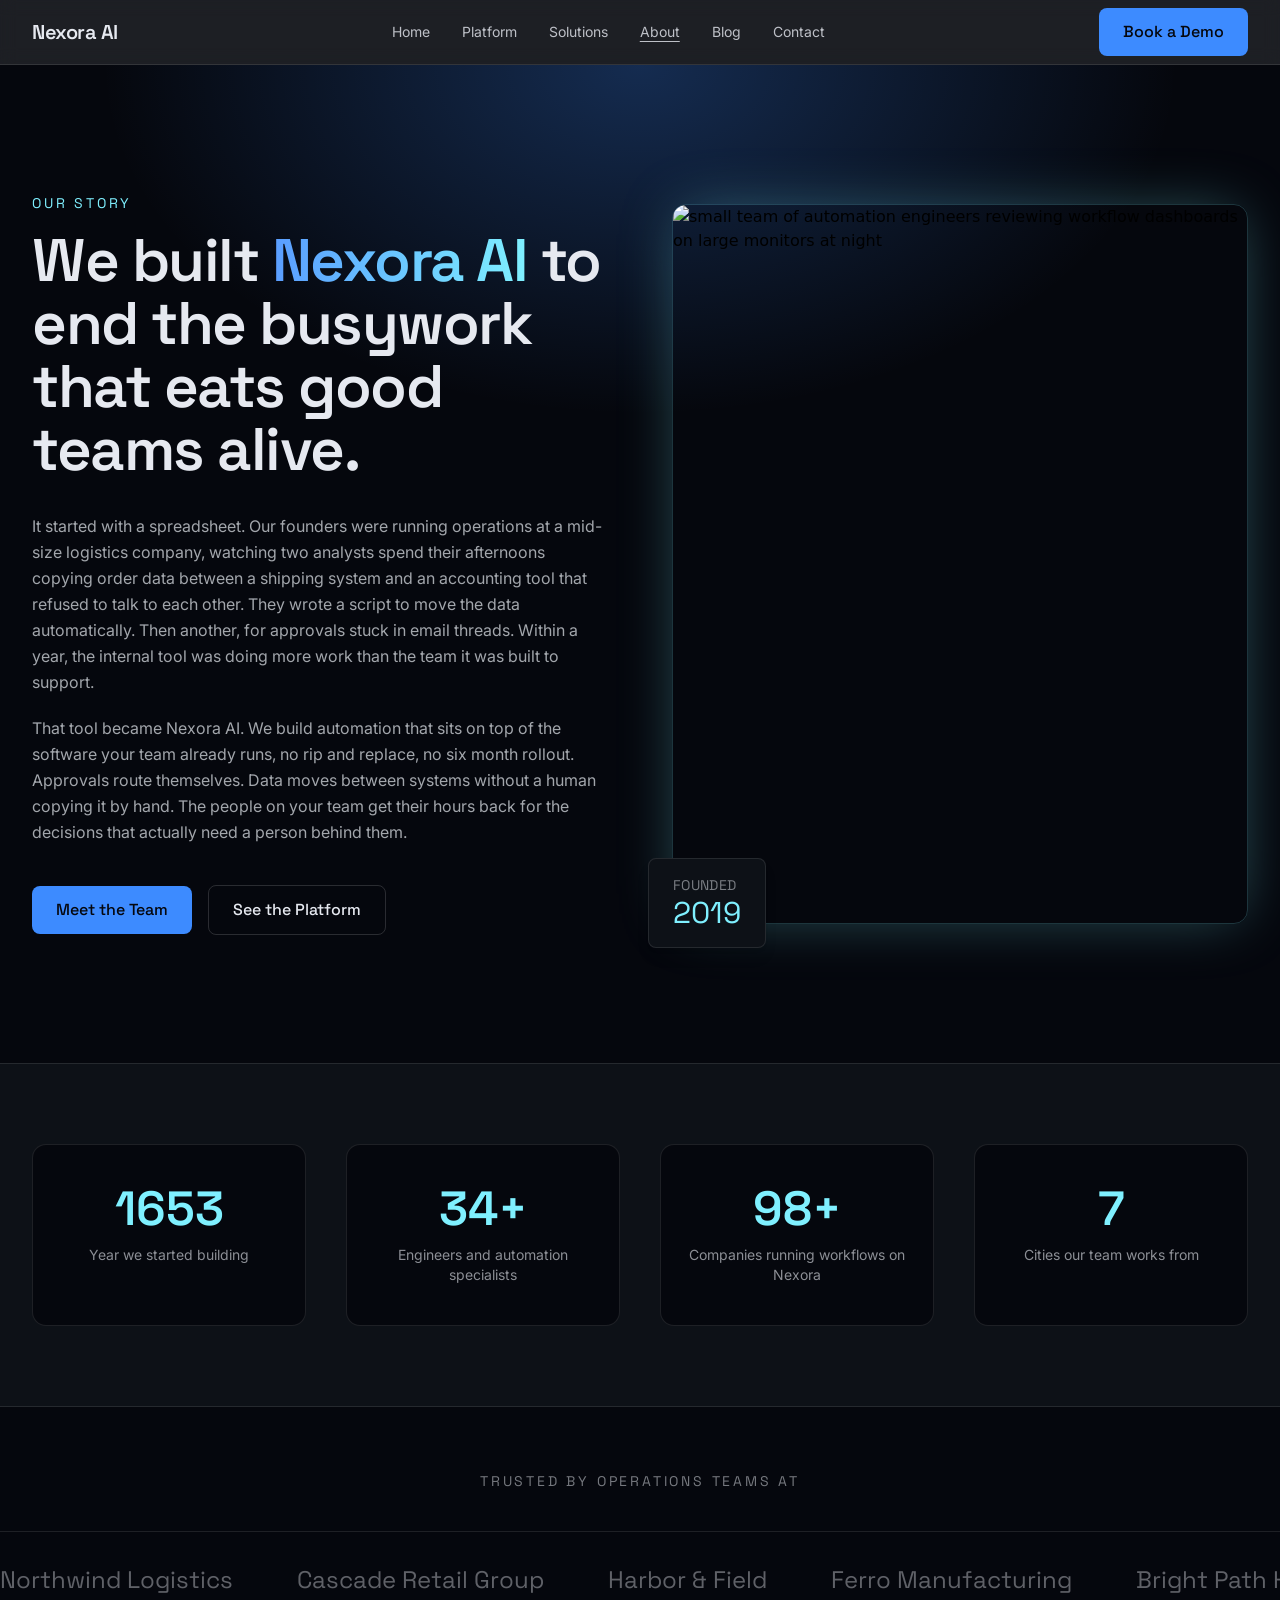
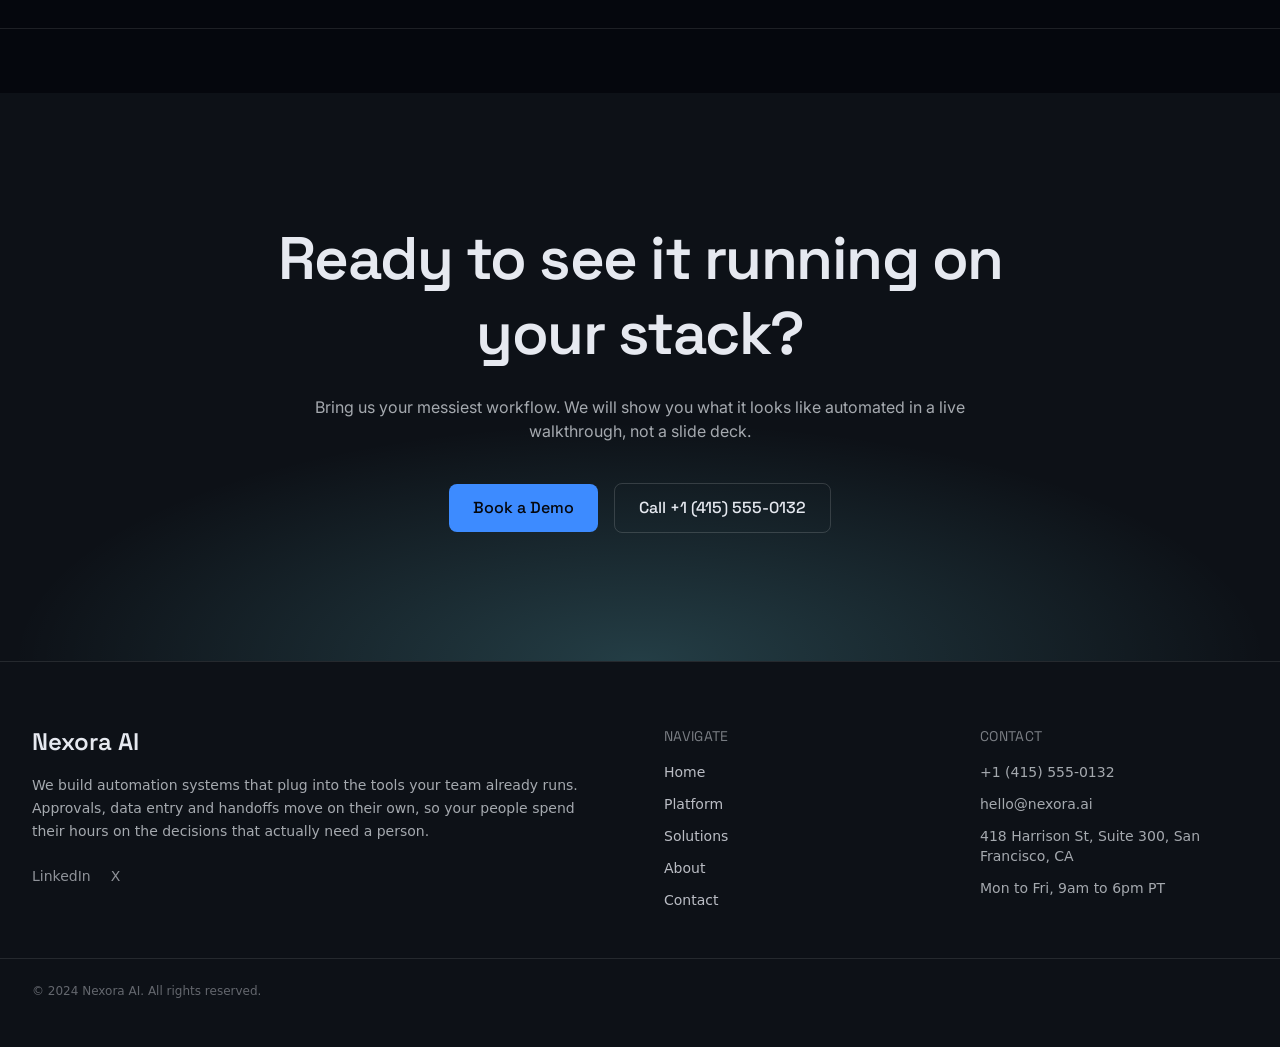
==== commit b02155ef: "Add /blog to the site navigation" ====
--- a/about.html
+++ b/about.html
@@ -12,6 +12,7 @@
 <meta property="og:title" content="About Nexora AI | The Team Automating Enterprise Workflows">
 <meta property="og:description" content="Nexora AI was founded by automation engineers tired of manual busywork. Meet the team building the platform that runs approvals, data entry, and handoffs on their own.">
 <meta name="twitter:card" content="summary_large_image">
+<script type="application/ld+json" data-tibly-business>{"@context":"https://schema.org","@type":"LocalBusiness","name":"Nexora AI","url":"https://nexora-ai-40a2.sites.tibly.ai/"}</script>
 <link rel="icon" href="/favicon.svg" type="image/svg+xml">
 <link rel="preconnect" href="https://fonts.googleapis.com">
 <link rel="preconnect" href="https://fonts.gstatic.com" crossorigin>
@@ -23,7 +24,7 @@
 <script>document.addEventListener('input',function(e){var t=e.target;if(!t||t.type!=='range')return;var c=t.closest&&t.closest('.tibly-ba');if(c)c.style.setProperty('--ba',t.value+'%')});document.addEventListener('pointerdown',function(e){var c=e.target.closest&&e.target.closest('.tibly-ba');if(!c||e.button>0)return;e.preventDefault();var inp=c.querySelector('input[type=range]');var set=function(x){var r=c.getBoundingClientRect();if(!r.width)return;var p=Math.max(0,Math.min(100,(x-r.left)*100/r.width));c.style.setProperty('--ba',p+'%');if(inp)inp.value=Math.round(p)};set(e.clientX);var mv=function(ev){set(ev.clientX)};var up=function(){document.removeEventListener('pointermove',mv);document.removeEventListener('pointerup',up);document.removeEventListener('pointercancel',up)};document.addEventListener('pointermove',mv);document.addEventListener('pointerup',up);document.addEventListener('pointercancel',up)});document.addEventListener('click',function(e){var im=e.target.closest&&e.target.closest('[data-lightbox]');if(!im||!(im.currentSrc||im.src))return;e.preventDefault();var o=document.createElement('div');o.className='tibly-lb';var big=document.createElement('img');big.src=im.currentSrc||im.src;big.alt=im.alt||'';o.appendChild(big);o.addEventListener('click',function(){o.remove()});document.addEventListener('keydown',function esc(ev){if(ev.key==='Escape'){o.remove();document.removeEventListener('keydown',esc)}});document.body.appendChild(o)});document.addEventListener('click',function(e){var x=e.target.closest&&e.target.closest('[data-announce-close]');if(!x)return;var b=x.closest('[data-announce]');if(b){b.style.display='none';try{sessionStorage.setItem('tibly-announce','1')}catch(_){}}});addEventListener('DOMContentLoaded',function(){try{if(sessionStorage.getItem('tibly-announce')==='1'){var b=document.querySelector('[data-announce]');if(b)b.style.display='none'}}catch(_){}if('IntersectionObserver' in window&&!matchMedia('(prefers-reduced-motion:reduce)').matches){var els=document.querySelectorAll('[data-count]');if(els.length){var io=new IntersectionObserver(function(es){es.forEach(function(en){if(!en.isIntersecting)return;io.unobserve(en.target);var el=en.target,s=el.textContent||'',m=s.match(/[\d,]*\d(?:\.\d+)?/);if(!m)return;var raw=m[0],num=parseFloat(raw.replace(/,/g,''));if(!isFinite(num))return;var pre=s.slice(0,m.index),post=s.slice(m.index+raw.length),grp=raw.indexOf(',')>=0,dec=(raw.split('.')[1]||'').length,t0=performance.now();requestAnimationFrame(function tick(now){var p=Math.min((now-t0)/1400,1);p=1-Math.pow(1-p,3);var v=(num*p).toFixed(dec);if(grp)v=Number(v).toLocaleString('en-US',{minimumFractionDigits:dec});el.textContent=pre+v+post;if(p<1)requestAnimationFrame(tick)})})},{rootMargin:'0px 0px -10% 0px'});els.forEach(function(el){io.observe(el)})}}var badge=document.querySelector('[data-tibly-open]');if(badge){var src=document.querySelector('[data-tibly-field="hours"]');var txt=(src&&src.textContent||'').toLowerCase();var days=['sun','mon','tue','wed','thu','fri','sat'];var toMin=function(h,mm,ap){h=+h;mm=+(mm||0);if(ap==='pm'&&h!==12)h+=12;if(ap==='am'&&h===12)h=0;return h*60+mm};var spans=[];var re=/(sun|mon|tue|wed|thu|fri|sat|daily|every ?day)[a-z]*\s*(?:[-\u2013\u2014]\s*(sun|mon|tue|wed|thu|fri|sat)[a-z]*)?\s*:?\s*(\d{1,2})(?::(\d{2}))?\s*(am|pm)?\s*[-\u2013\u2014]\s*(\d{1,2})(?::(\d{2}))?\s*(am|pm)?/g,mm;while((mm=re.exec(txt))){var d1=mm[1].slice(0,3),d2=mm[2],ap1=mm[5]||(mm[8]==='pm'&&+mm[3]<=+mm[6]?'am':mm[8]),o=toMin(mm[3],mm[4],ap1),c=toMin(mm[6],mm[7],mm[8]);var from=d1==='dai'||d1==='eve'?0:days.indexOf(d1),to=d2?days.indexOf(d2.slice(0,3)):(d1==='dai'||d1==='eve'?6:from);if(from<0)continue;for(var d=from;;d=(d+1)%7){spans.push([d,o,c]);if(d===to)break}}if(spans.length){var now=new Date(),cur=now.getDay(),min=now.getHours()*60+now.getMinutes();var open=spans.some(function(s){return s[0]===cur&&min>=s[1]&&min<s[2]});badge.textContent=open?(badge.getAttribute('data-open-text')||'Open now'):(badge.getAttribute('data-closed-text')||'Closed now');badge.setAttribute('data-state',open?'open':'closed');badge.hidden=false}}});</script>
 <style>header a[aria-current="page"]:not(:has(img,svg)){text-decoration:underline;text-underline-offset:4px;text-decoration-thickness:1px}</style>
 <style>#nav-open~[class*="peer-checked:"][class*="fixed"]{min-height:100vh;min-height:100dvh}@media (prefers-reduced-motion:no-preference){label[for="nav-open"] span{transition:transform .3s ease,opacity .2s ease}header:has(#nav-open:checked) label[for="nav-open"]:not([aria-label="Close" i]) span:not(:has(span)):nth-of-type(1){transform:translateY(8px) rotate(45deg)}header:has(#nav-open:checked) label[for="nav-open"]:not([aria-label="Close" i]) span:not(:has(span)):nth-of-type(2){opacity:0}header:has(#nav-open:checked) label[for="nav-open"]:not([aria-label="Close" i]) span:not(:has(span)):nth-of-type(3){transform:translateY(-8px) rotate(-45deg)}#nav-open:checked~[class*="peer-checked:"]{animation:tibly-nav-in .25s ease}#nav-open:checked~[class*="peer-checked:"] label[for="nav-open"]{display:inline-block;animation:tibly-x-in .35s ease}@keyframes tibly-nav-in{from{opacity:0;transform:translateY(10px)}}@keyframes tibly-x-in{from{opacity:0;transform:rotate(-90deg) scale(.6)}}}</style>
-<link rel="stylesheet" href="/styles.css?v=3b666985">
+<link rel="stylesheet" href="/styles.css?v=2ae9aa2e">
 </head>
 <body>
 <!-- block:header -->
@@ -40,7 +41,8 @@
         <a href="/platform" class="transition hover:text-accent-300">Platform</a>
         <a href="/solutions" class="transition hover:text-accent-300">Solutions</a>
         <a href="/about" class="transition hover:text-accent-300" aria-current="page">About</a>
-        <a href="/contact" class="transition hover:text-accent-300">Contact</a>
+        <a href="/blog" class="transition hover:text-accent-300">Blog</a>
+      <a href="/contact" class="transition hover:text-accent-300">Contact</a>
       </nav>
       <div class="hidden md:flex items-center">
         <a href="/contact" class="btn">Book a Demo</a>
@@ -71,6 +73,7 @@
         <a href="/solutions" class="transition hover:text-accent-300">Solutions</a>
         <a href="/about" class="transition hover:text-accent-300" aria-current="page">About</a>
         <a href="/contact" class="transition hover:text-accent-300">Contact</a>
+      <a href="/blog" class="transition hover:text-accent-300">Blog</a>
       </nav>
       <div class="mt-auto px-8 pb-12">
         <a href="/contact" class="btn w-full">Book a Demo</a>
